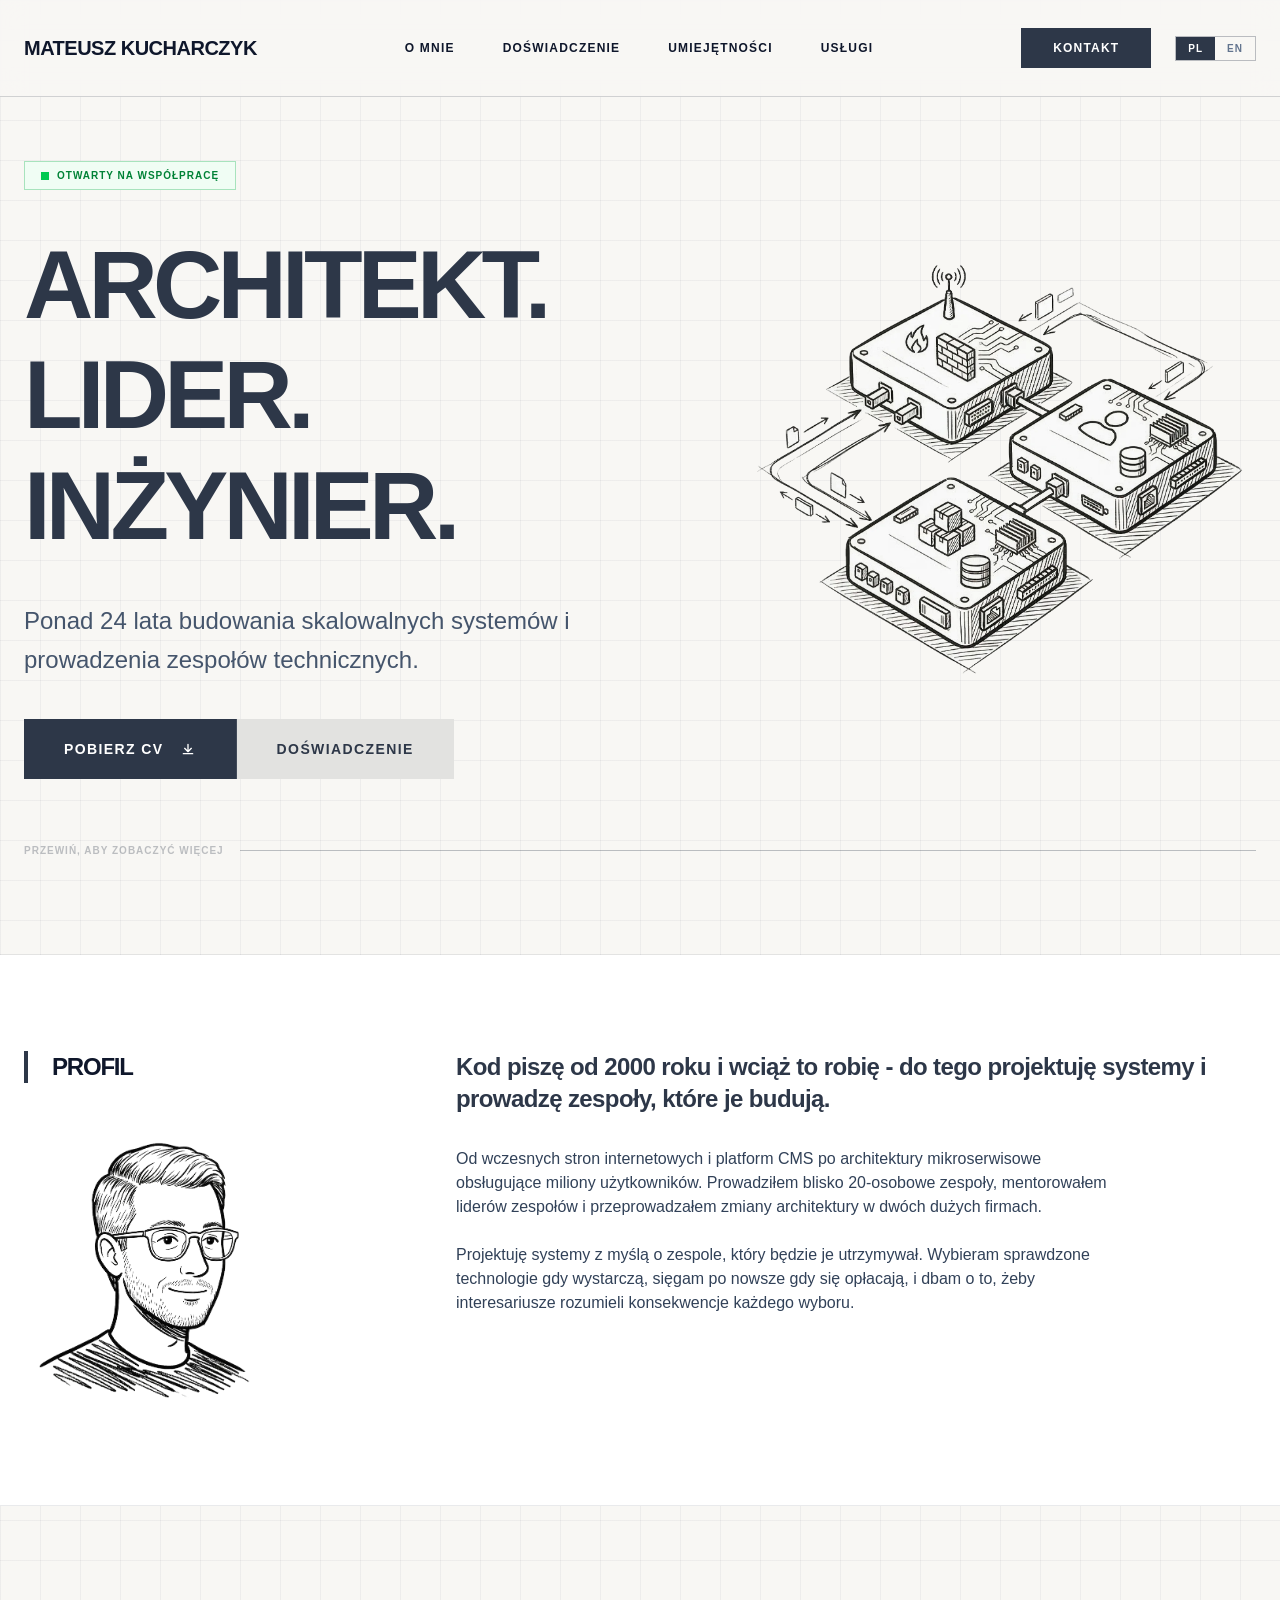
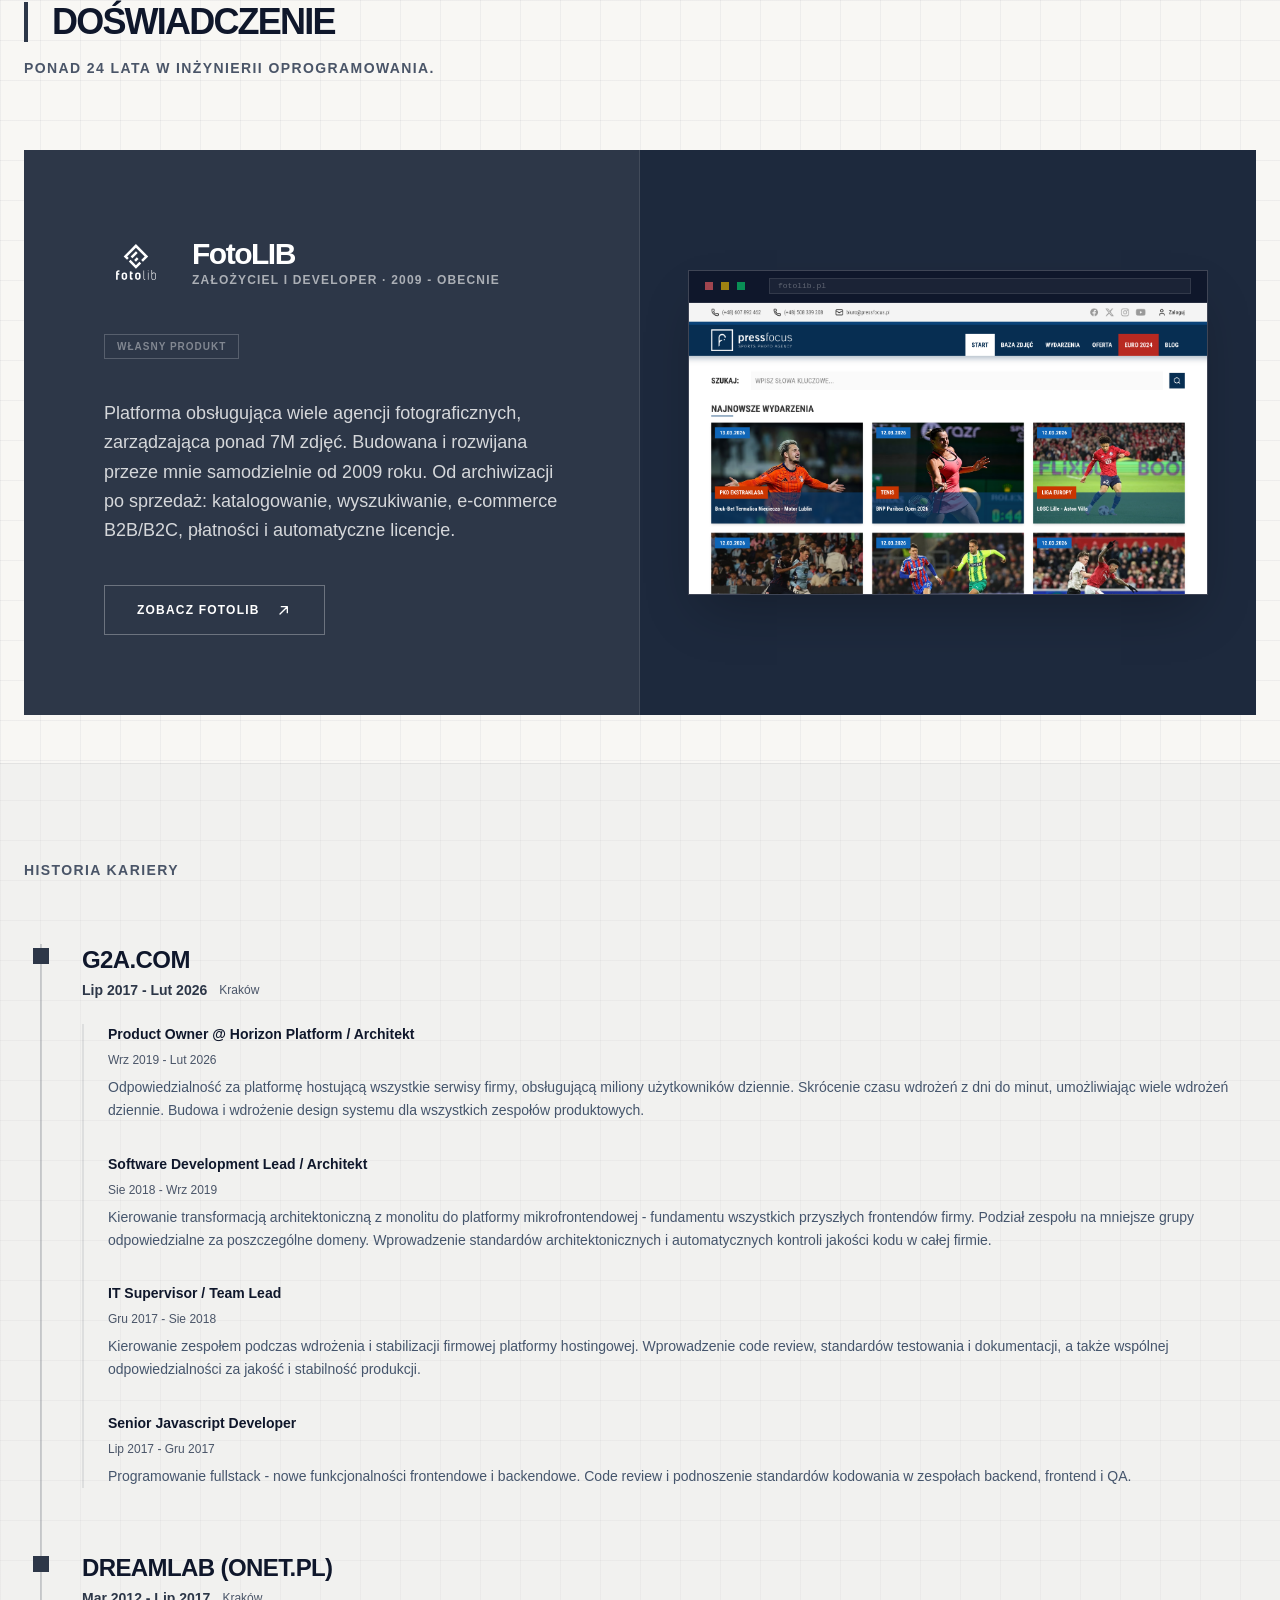
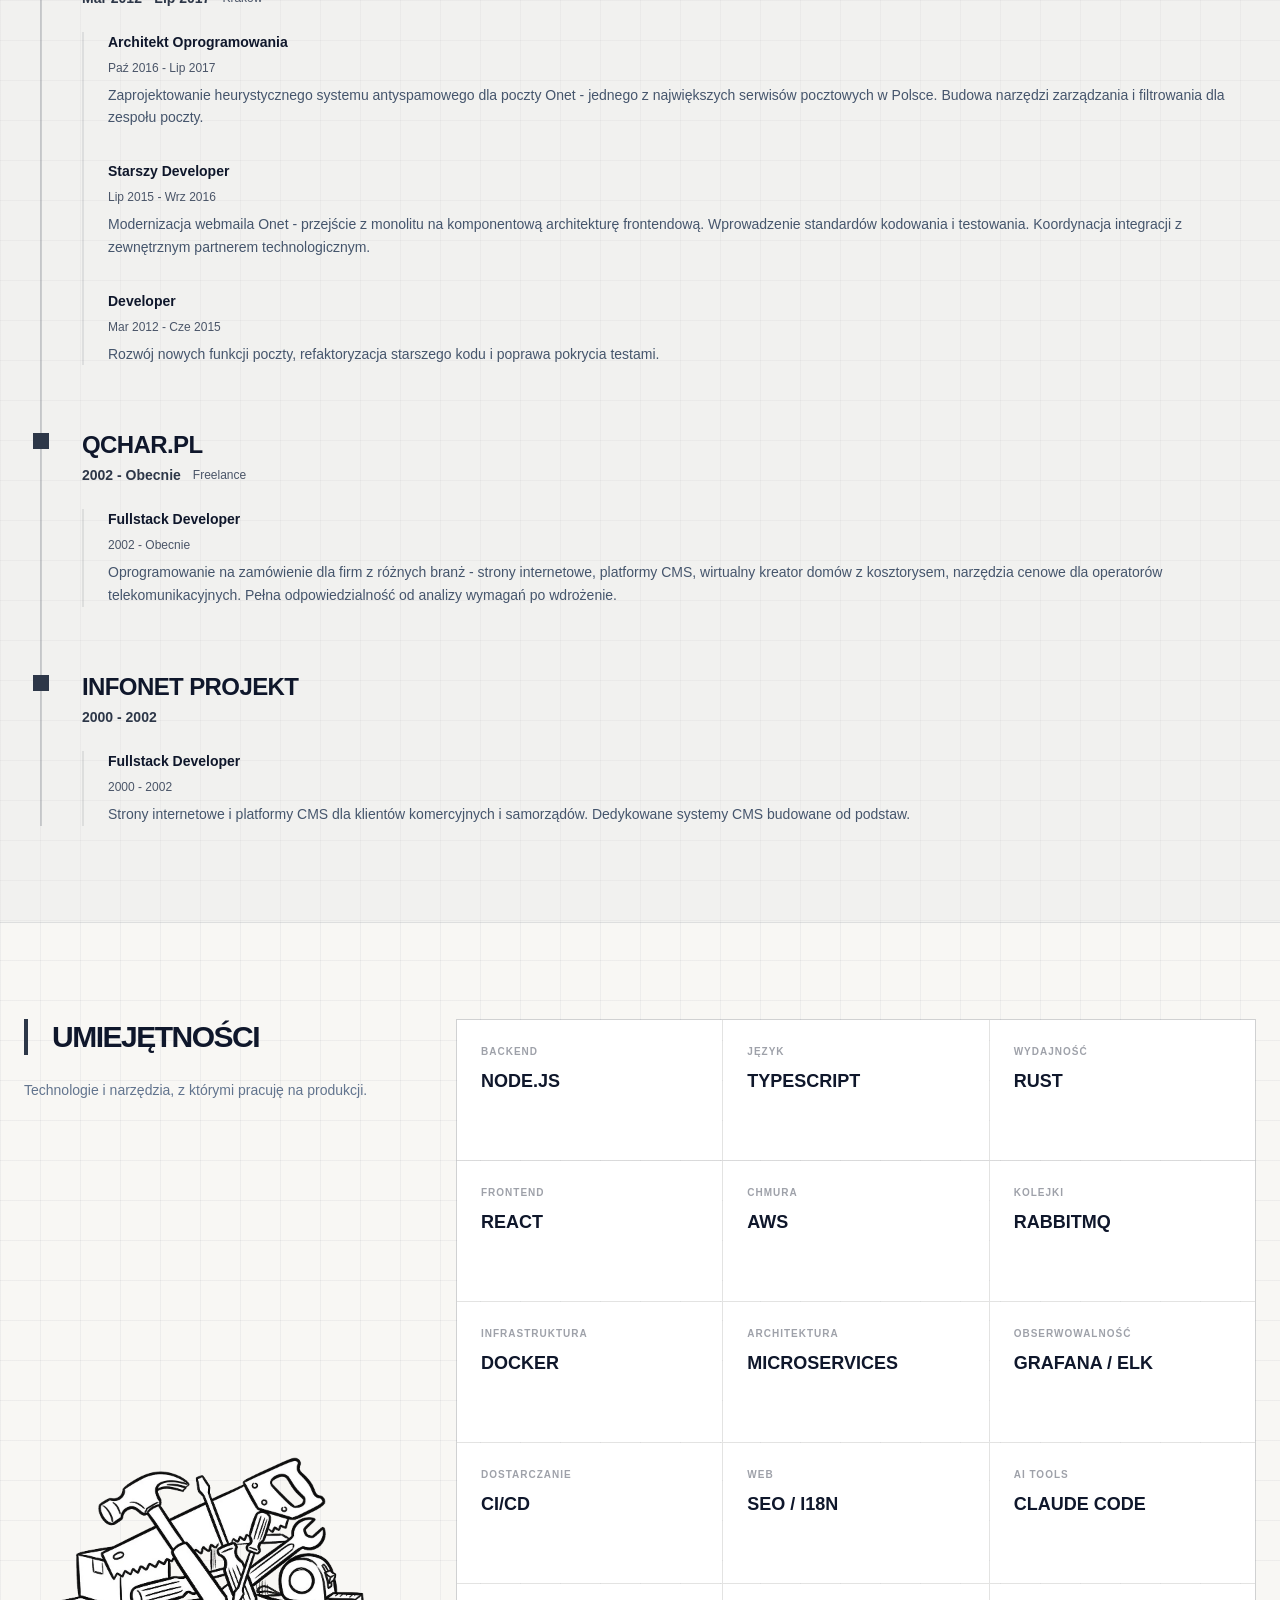
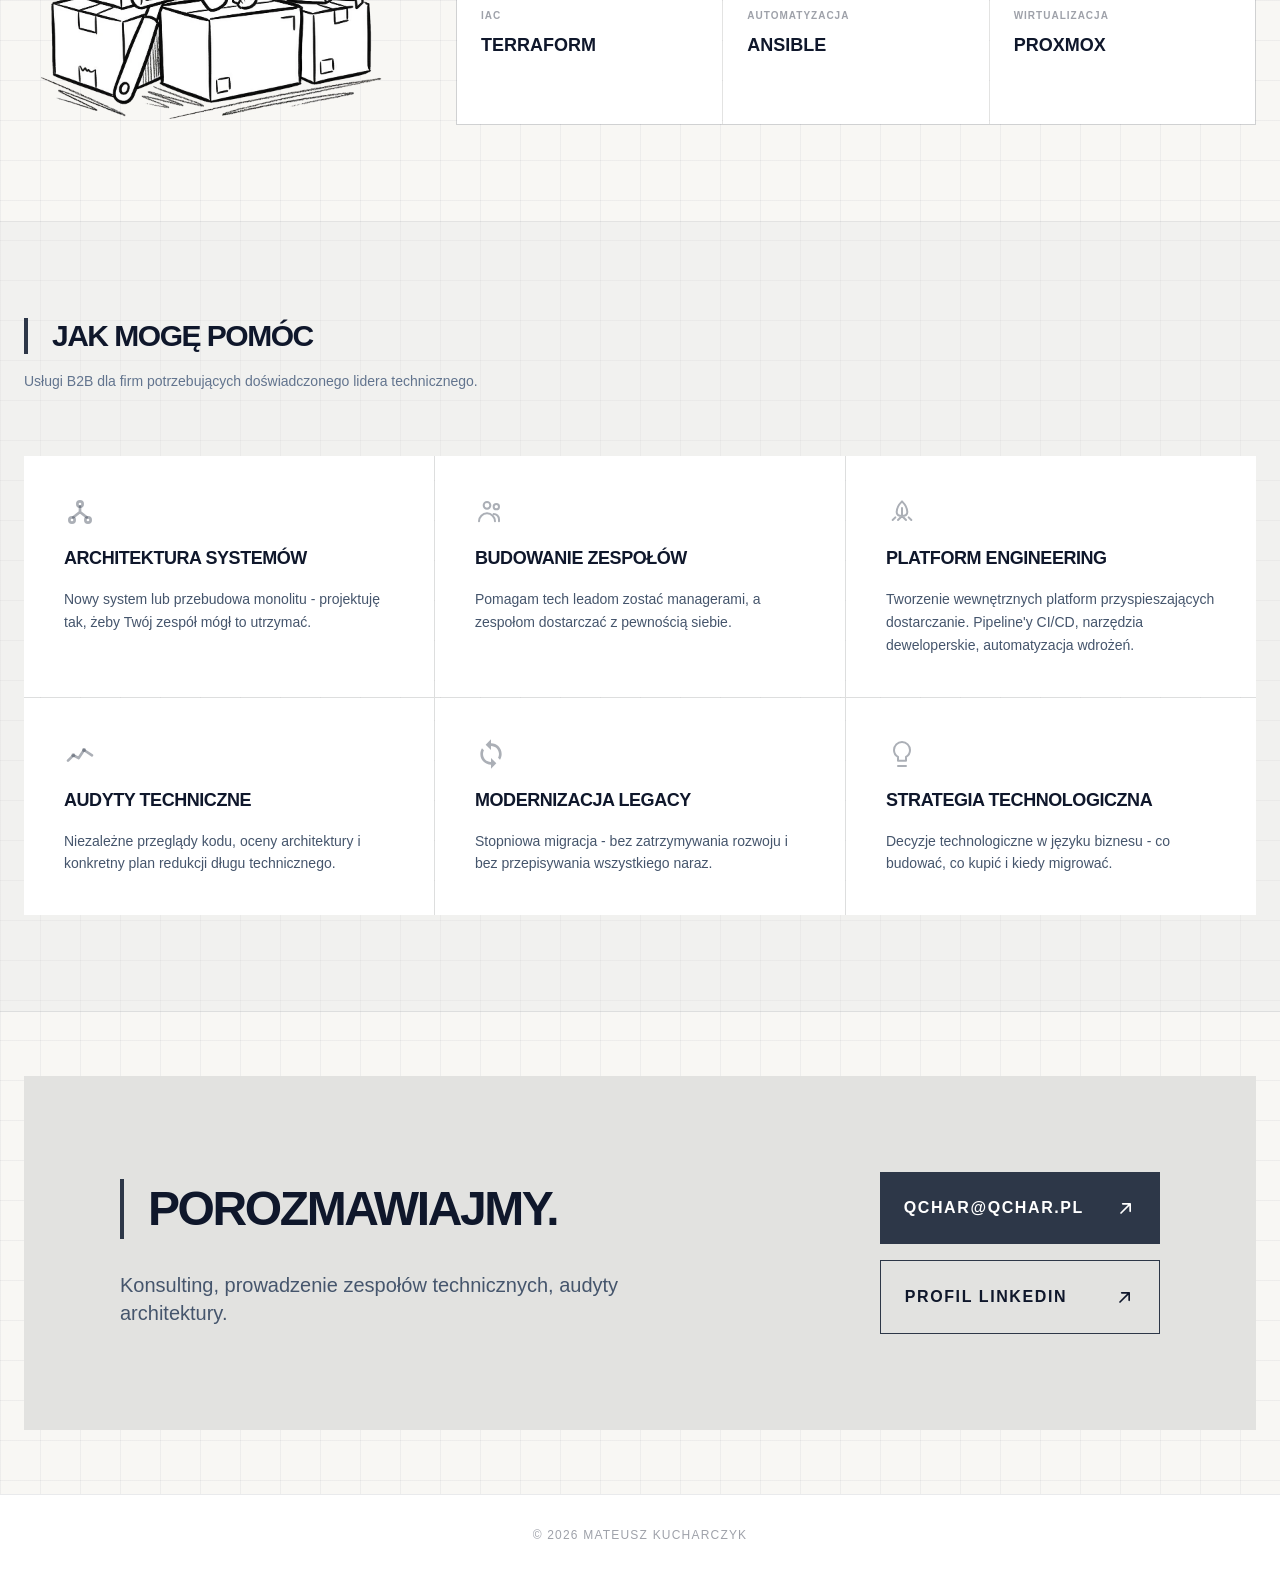
==== index.html @ 2240d119 "deploy: qchar/www.qchar.pl@b1de82d9b747cad67b205ecaa6d9c8b554bd4184" ====
<!DOCTYPE html><html lang="pl"> <head><meta charset="utf-8"><meta name="viewport" content="width=device-width, initial-scale=1.0"><title>Mateusz Kucharczyk - Architekt Oprogramowania, Lider, Inżynier</title><meta name="description" content="Architekt oprogramowania, lider zespołów i product owner z ponad 24-letnim doświadczeniem. Konsultant B2B z Krakowa."><meta name="author" content="Mateusz Kucharczyk"><meta name="robots" content="index, follow"><meta name="theme-color" content="#2d3748"><meta name="color-scheme" content="light"><meta name="geo.region" content="PL-MA"><meta name="geo.placename" content="Kraków"><meta name="geo.position" content="50.0647;19.9450"><meta name="ICBM" content="50.0647, 19.9450"><link rel="icon" href="/favicon.ico" sizes="32x32"><link rel="icon" type="image/png" href="/favicon-32.png" sizes="32x32"><link rel="apple-touch-icon" href="/apple-touch-icon.png"><link rel="manifest" href="/site.webmanifest"><link rel="canonical" href="https://qchar.pl/"><link rel="alternate" hreflang="pl" href="https://qchar.pl/"><link rel="alternate" hreflang="en" href="https://qchar.pl/en/"><link rel="alternate" hreflang="x-default" href="https://qchar.pl/"><meta property="og:title" content="Mateusz Kucharczyk - Architekt Oprogramowania, Lider, Inżynier"><meta property="og:description" content="Architekt oprogramowania, lider zespołów i product owner z ponad 24-letnim doświadczeniem. Konsultant B2B z Krakowa."><meta property="og:type" content="website"><meta property="og:url" content="https://qchar.pl/"><meta property="og:image" content="https://qchar.pl/og-image.png"><meta property="og:image:width" content="1200"><meta property="og:image:height" content="630"><meta property="og:image:alt" content="Mateusz Kucharczyk - Software Architect"><meta property="og:locale" content="pl_PL"><meta property="og:locale:alternate" content="en_US"><meta property="og:site_name" content="Mateusz Kucharczyk"><meta name="twitter:card" content="summary_large_image"><meta name="twitter:title" content="Mateusz Kucharczyk - Architekt Oprogramowania, Lider, Inżynier"><meta name="twitter:description" content="Architekt oprogramowania, lider zespołów i product owner z ponad 24-letnim doświadczeniem. Konsultant B2B z Krakowa."><meta name="twitter:image" content="https://qchar.pl/og-image.png"><meta name="twitter:image:alt" content="Mateusz Kucharczyk - Software Architect"><script type="application/ld+json">{"@context":"https://schema.org","@type":"Person","@id":"https://qchar.pl/#person","name":"Mateusz Kucharczyk","url":"https://qchar.pl","image":"https://qchar.pl/me.png","jobTitle":"Software Architect","description":"Architekt oprogramowania, lider zespołów i product owner z ponad 24-letnim doświadczeniem. Konsultant B2B z Krakowa.","email":"qchar@qchar.pl","address":{"@type":"PostalAddress","addressLocality":"Kraków","addressRegion":"Małopolskie","addressCountry":"PL"},"sameAs":["https://www.linkedin.com/in/mateusz-kucharczyk-040a4a22/"],"knowsAbout":["Software Architecture","Team Leadership","Node.js","TypeScript","Rust","React","AWS","Docker","Microservices"],"alumniOf":{"@type":"EducationalOrganization","name":"The Silesian University of Technology"}}</script><script type="application/ld+json">{"@context":"https://schema.org","@type":"ProfessionalService","name":"Mateusz Kucharczyk - Software Architecture Consulting","url":"https://qchar.pl","description":"Architekt oprogramowania, lider zespołów i product owner z ponad 24-letnim doświadczeniem. Konsultant B2B z Krakowa.","provider":{"@type":"Person","@id":"https://qchar.pl/#person"},"areaServed":["Poland","Europe"],"address":{"@type":"PostalAddress","addressLocality":"Kraków","addressRegion":"Małopolskie","addressCountry":"PL"},"hasOfferCatalog":{"@type":"OfferCatalog","name":"Services","itemListElement":[{"@type":"Offer","itemOffered":{"@type":"Service","name":"Architektura systemów"}},{"@type":"Offer","itemOffered":{"@type":"Service","name":"Budowanie zespołów"}},{"@type":"Offer","itemOffered":{"@type":"Service","name":"Platform Engineering"}},{"@type":"Offer","itemOffered":{"@type":"Service","name":"Audyty techniczne"}},{"@type":"Offer","itemOffered":{"@type":"Service","name":"Modernizacja legacy"}},{"@type":"Offer","itemOffered":{"@type":"Service","name":"Strategia technologiczna"}}]}}</script><script type="application/ld+json">{"@context":"https://schema.org","@type":"WebSite","name":"Mateusz Kucharczyk","url":"https://qchar.pl","inLanguage":["pl","en"],"author":{"@type":"Person","@id":"https://qchar.pl/#person"}}</script><link rel="stylesheet" href="/_astro/global.DHvGpvG7.css">
<style>.fotolib-slide[data-astro-cid-grvnqqyp]{opacity:0;transition:opacity .8s ease}.fotolib-slide[data-astro-cid-grvnqqyp].active{opacity:1}
</style></head> <body class="min-h-screen bg-surface text-slate-900 font-sans antialiased overflow-x-hidden bg-grid"> <header class="sticky top-0 z-50 w-full bg-surface/90 backdrop-blur-md border-b border-primary/20"> <div class="max-w-7xl mx-auto px-6 h-24 flex items-center justify-between"> <a href="/" class="font-bold text-xl tracking-tight uppercase">
Mateusz Kucharczyk
</a> <nav class="hidden md:flex items-center gap-12"> <a href="#about" class="text-xs font-bold uppercase tracking-widest hover:text-accent transition-colors"> O mnie </a><a href="#experience" class="text-xs font-bold uppercase tracking-widest hover:text-accent transition-colors"> Doświadczenie </a><a href="#skills" class="text-xs font-bold uppercase tracking-widest hover:text-accent transition-colors"> Umiejętności </a><a href="#services" class="text-xs font-bold uppercase tracking-widest hover:text-accent transition-colors"> Usługi </a> </nav> <div class="flex items-center gap-6"> <a class="hidden sm:block bg-primary text-white px-8 py-3 text-xs font-bold uppercase tracking-widest hover:bg-slate-700 transition-colors" href="#contact"> Kontakt </a> <div class="hidden md:flex items-center gap-0 text-[10px] font-bold tracking-widest border border-primary/30"> <a href="/" class="px-3 py-1 transition-colors bg-primary text-white">
PL
</a> <a href="/en/" class="px-3 py-1 transition-colors text-slate-500 hover:bg-primary hover:text-white">
EN
</a> </div> <button id="menu-toggle" class="md:hidden text-primary hover:text-accent transition-colors" aria-label="Toggle menu"> <svg width="24" height="24" viewBox="0 0 24 24" fill="none" stroke="currentColor" stroke-width="2" stroke-linecap="round"> <line x1="3" y1="6" x2="21" y2="6"></line> <line x1="3" y1="12" x2="21" y2="12"></line> <line x1="3" y1="18" x2="21" y2="18"></line> </svg> </button> </div> </div> </header> <div id="mobile-menu" class="fixed inset-0 z-[60] bg-surface/95 backdrop-blur-lg flex flex-col items-center justify-center gap-8 hidden"> <button id="menu-close" class="absolute top-5 right-6 text-primary hover:text-accent transition-colors" aria-label="Close menu"> <svg width="24" height="24" viewBox="0 0 24 24" fill="none" stroke="currentColor" stroke-width="2" stroke-linecap="round"> <line x1="18" y1="6" x2="6" y2="18"></line> <line x1="6" y1="6" x2="18" y2="18"></line> </svg> </button> <a href="#about" class="mobile-nav-link text-2xl font-black uppercase tracking-widest text-primary hover:text-accent transition-colors"> O mnie </a><a href="#experience" class="mobile-nav-link text-2xl font-black uppercase tracking-widest text-primary hover:text-accent transition-colors"> Doświadczenie </a><a href="#skills" class="mobile-nav-link text-2xl font-black uppercase tracking-widest text-primary hover:text-accent transition-colors"> Umiejętności </a><a href="#services" class="mobile-nav-link text-2xl font-black uppercase tracking-widest text-primary hover:text-accent transition-colors"> Usługi </a> <a href="#contact" class="mobile-nav-link text-2xl font-black uppercase tracking-widest text-primary hover:text-accent transition-colors"> Kontakt </a> <div class="flex items-center gap-0 mt-4 text-sm font-bold border border-primary/30"> <a href="/" class="px-4 py-2 transition-colors bg-primary text-white">
PL
</a> <a href="/en/" class="px-4 py-2 transition-colors text-slate-500 hover:bg-primary hover:text-white">
EN
</a> </div> </div> <script type="module">const o=document.getElementById("menu-toggle"),d=document.getElementById("menu-close"),e=document.getElementById("mobile-menu"),c=e.querySelectorAll(".mobile-nav-link");function l(){e.classList.remove("hidden"),document.body.style.overflow="hidden"}function t(){e.classList.add("hidden"),document.body.style.overflow=""}o.addEventListener("click",l);d.addEventListener("click",t);c.forEach(n=>n.addEventListener("click",t));document.addEventListener("keydown",n=>{n.key==="Escape"&&!e.classList.contains("hidden")&&t()});</script> <main>  <section class="relative pt-8 md:pt-16 pb-12 md:pb-24 border-b border-primary/10 overflow-hidden" id="hero"> <div class="max-w-7xl mx-auto px-6 grid grid-cols-1 lg:grid-cols-12 gap-16 items-center"> <div class="lg:col-span-7 flex flex-col gap-10"> <div class="inline-flex items-center gap-2 border border-green-600/30 bg-green-50 px-4 py-1.5 w-fit"> <span class="w-2 h-2 bg-green-500" style="animation: availability-pulse 2s ease-in-out infinite;"></span> <span class="text-[10px] font-bold uppercase tracking-widest text-green-700"> Otwarty na współpracę </span> </div> <h1 class="text-6xl md:text-8xl font-black tracking-tighter leading-[1.15] text-primary uppercase">Architekt.<br/>Lider.<br/>Inżynier.</h1> <p class="text-xl md:text-2xl text-slate-600 max-w-2xl leading-relaxed font-light"> Ponad 24 lata budowania skalowalnych systemów i prowadzenia zespołów technicznych. </p> <div class="flex flex-col sm:flex-row gap-0"> <a href="/cv-mateusz-kucharczyk-pl.pdf" download class="flex items-center justify-center gap-4 bg-primary text-white px-10 py-5 font-bold text-sm uppercase tracking-widest hover:bg-slate-700 transition-all sm:border-r border-white/10"> Pobierz CV <svg class="w-4 h-4" viewBox="0 0 24 24" fill="none" xmlns="http://www.w3.org/2000/svg" aria-hidden="true"><path d="M12 5V16M12 16L7 11M12 16L17 11M5 19H19" stroke="currentColor" stroke-width="2" stroke-linecap="round" stroke-linejoin="round"/></svg> </a> <a href="#experience" class="px-10 py-5 bg-surface-alt text-primary font-bold text-sm uppercase tracking-widest hover:bg-slate-300 transition-colors text-center"> Doświadczenie </a> </div> </div> <div class="lg:col-span-5 relative hidden lg:flex items-center justify-center -ml-8"> <img src="/_astro/network.CAZq5Vlw_Z2nAdmq.webp" alt="Network infrastructure illustration" loading="eager" decoding="async" width="1549" height="1350" class="w-full h-auto"> </div> </div> <div class="max-w-7xl mx-auto px-6 mt-16 flex items-center gap-4 text-primary/30"> <span class="text-[10px] font-bold uppercase tracking-widest"> Przewiń, aby zobaczyć więcej </span> <span class="h-px flex-grow bg-current"></span> </div> </section> <section id="about" class="py-12 md:py-24 bg-white border-b border-primary/10 scroll-mt-24"> <div class="max-w-7xl mx-auto px-6 grid grid-cols-1 lg:grid-cols-12 gap-16"> <div class="lg:col-span-4 relative"> <h2 class="text-2xl font-black uppercase tracking-tighter border-l-4 border-primary pl-6 reveal"> Profil </h2> <div class="mt-8 reveal hidden lg:block"> <img src="/_astro/me.DcAGCmKN_tacR3.webp" alt="Mateusz Kucharczyk" loading="lazy" decoding="async" width="649" height="745" class="w-64 h-auto"> </div> </div> <div class="lg:col-span-8 space-y-8 text-lg leading-relaxed text-slate-700 reveal"> <p class="text-2xl font-bold text-primary tracking-tight"> Kod piszę od 2000 roku i wciąż to robię - do tego projektuję systemy i prowadzę zespoły, które je budują. </p> <div class="space-y-6 text-base max-w-2xl"> <p>Od wczesnych stron internetowych i platform CMS po architektury mikroserwisowe obsługujące miliony użytkowników. Prowadziłem blisko 20-osobowe zespoły, mentorowałem liderów zespołów i przeprowadzałem zmiany architektury w dwóch dużych firmach.</p> <p>Projektuję systemy z myślą o zespole, który będzie je utrzymywał. Wybieram sprawdzone technologie gdy wystarczą, sięgam po nowsze gdy się opłacają, i dbam o to, żeby interesariusze rozumieli konsekwencje każdego wyboru.</p> </div> </div> </div> </section> <section id="experience" class="scroll-mt-24"> <div class="max-w-7xl mx-auto px-6 pt-12 md:pt-24 pb-6"> <div class="flex items-start justify-between reveal"> <div> <h2 class="text-4xl font-black uppercase tracking-tighter mb-4 border-l-4 border-primary pl-6"> Doświadczenie </h2> <p class="text-accent text-sm font-bold uppercase tracking-widest"> Ponad 24 lata w inżynierii oprogramowania. </p> </div> </div> </div> <div class="py-12 border-b border-primary/10" data-astro-cid-grvnqqyp> <div class="max-w-7xl mx-auto px-6" data-astro-cid-grvnqqyp> <div class="grid grid-cols-1 lg:grid-cols-2 bg-primary text-white reveal" data-astro-cid-grvnqqyp> <div class="p-12 md:p-20 flex flex-col justify-center space-y-10 border-b lg:border-b-0 lg:border-r border-white/10" data-astro-cid-grvnqqyp> <div class="flex items-center gap-6" data-astro-cid-grvnqqyp> <img src="/fotolib-logo.svg" alt="FotoLIB logo" class="w-16 h-16 brightness-0 invert" data-astro-cid-grvnqqyp> <div data-astro-cid-grvnqqyp> <h3 class="text-3xl font-bold tracking-tighter" data-astro-cid-grvnqqyp>FotoLIB</h3> <p class="text-white/60 text-xs font-bold uppercase tracking-widest" data-astro-cid-grvnqqyp> Założyciel i Developer &middot; 2009 - Obecnie </p> </div> </div> <span class="text-[10px] font-bold uppercase tracking-widest text-white/40 border border-white/20 px-3 py-1 w-fit" data-astro-cid-grvnqqyp> Własny produkt </span> <p class="text-lg leading-relaxed text-white/80" data-astro-cid-grvnqqyp> Platforma obsługująca wiele agencji fotograficznych, zarządzająca ponad 7M zdjęć. Budowana i rozwijana przeze mnie samodzielnie od 2009 roku. Od archiwizacji po sprzedaż: katalogowanie, wyszukiwanie, e-commerce B2B/B2C, płatności i automatyczne licencje. </p> <a href="https://fotolib.pl" target="_blank" rel="noopener noreferrer" class="inline-flex items-center gap-4 border border-white/30 px-8 py-4 text-xs font-bold uppercase tracking-widest text-white hover:bg-white/10 transition-colors w-fit" data-astro-cid-grvnqqyp> Zobacz FotoLIB <svg class="w-4 h-4" viewBox="0 0 24 24" fill="none" xmlns="http://www.w3.org/2000/svg" aria-hidden="true"><path d="M6 18L17 7M17 7H8M17 7V16" stroke="currentColor" stroke-width="2" stroke-linecap="round" stroke-linejoin="round"/></svg> </a> </div> <div class="relative bg-slate-800 p-8 md:p-12 overflow-hidden hidden lg:flex items-center justify-center" data-astro-cid-grvnqqyp> <div class="relative w-full border border-white/20 bg-slate-900 shadow-2xl" data-astro-cid-grvnqqyp> <div class="h-8 border-b border-white/10 flex items-center gap-2 px-4" data-astro-cid-grvnqqyp> <div class="w-2 h-2 bg-red-400/60" data-astro-cid-grvnqqyp></div> <div class="w-2 h-2 bg-yellow-400/60" data-astro-cid-grvnqqyp></div> <div class="w-2 h-2 bg-green-400/60" data-astro-cid-grvnqqyp></div> <div class="ml-4 flex-1 h-4 bg-white/5 border border-white/10 flex items-center px-2" data-astro-cid-grvnqqyp> <span class="text-[8px] text-white/30 font-mono" data-astro-cid-grvnqqyp>fotolib.pl</span> </div> </div> <div class="fotolib-slider relative w-full aspect-video overflow-hidden" data-astro-cid-grvnqqyp> <img src="/fotolib-presfocus.png" alt="FotoLIB - press photo repository" class="fotolib-slide absolute inset-0 w-full h-full object-cover object-top" data-astro-cid-grvnqqyp> <img src="/fotolib-repoimages.png" alt="FotoLIB - event image repository" class="fotolib-slide absolute inset-0 w-full h-full object-cover object-top" data-astro-cid-grvnqqyp> </div> </div> </div> </div> </div> </div>  <script type="module">const e=document.querySelectorAll(".fotolib-slide");let s=0;function c(t){e.forEach(l=>l.classList.remove("active")),e[t].classList.add("active"),s=t}function o(){c((s+1)%e.length)}c(0);setInterval(o,8e3);</script> <div class="py-12 md:py-24 bg-surface-alt/30 border-b border-primary/10"> <div class="max-w-7xl mx-auto px-6"> <p class="text-accent text-sm font-bold uppercase tracking-widest mb-16 reveal"> Historia kariery </p> <div class="relative border-l-2 border-primary/20 ml-4"> <div class="relative pl-10 pb-16 last:pb-0 reveal"> <div class="absolute -left-[9px] top-1 w-4 h-4 bg-primary"></div> <div class="mb-6"> <h3 class="text-2xl font-black uppercase tracking-tight"> G2A.COM </h3> <div class="flex items-center gap-3 mt-1"> <span class="text-sm font-bold text-primary"> Lip 2017 - Lut 2026 </span> <span class="text-xs text-accent">Kraków</span> </div> </div> <div class="border-l-2 border-primary/10 pl-6 space-y-8"> <div class="space-y-2"> <p class="font-bold text-sm">Product Owner @ Horizon Platform / Architekt</p> <p class="text-xs text-accent">Wrz 2019 - Lut 2026</p> <p class="text-slate-600 text-sm leading-relaxed"> Odpowiedzialność za platformę hostującą wszystkie serwisy firmy, obsługującą miliony użytkowników dziennie. Skrócenie czasu wdrożeń z dni do minut, umożliwiając wiele wdrożeń dziennie. Budowa i wdrożenie design systemu dla wszystkich zespołów produktowych. </p> </div><div class="space-y-2"> <p class="font-bold text-sm">Software Development Lead / Architekt</p> <p class="text-xs text-accent">Sie 2018 - Wrz 2019</p> <p class="text-slate-600 text-sm leading-relaxed"> Kierowanie transformacją architektoniczną z monolitu do platformy mikrofrontendowej - fundamentu wszystkich przyszłych frontendów firmy. Podział zespołu na mniejsze grupy odpowiedzialne za poszczególne domeny. Wprowadzenie standardów architektonicznych i automatycznych kontroli jakości kodu w całej firmie. </p> </div><div class="space-y-2"> <p class="font-bold text-sm">IT Supervisor / Team Lead</p> <p class="text-xs text-accent">Gru 2017 - Sie 2018</p> <p class="text-slate-600 text-sm leading-relaxed"> Kierowanie zespołem podczas wdrożenia i stabilizacji firmowej platformy hostingowej. Wprowadzenie code review, standardów testowania i dokumentacji, a także wspólnej odpowiedzialności za jakość i stabilność produkcji. </p> </div><div class="space-y-2"> <p class="font-bold text-sm">Senior Javascript Developer</p> <p class="text-xs text-accent">Lip 2017 - Gru 2017</p> <p class="text-slate-600 text-sm leading-relaxed"> Programowanie fullstack - nowe funkcjonalności frontendowe i backendowe. Code review i podnoszenie standardów kodowania w zespołach backend, frontend i QA. </p> </div> </div> </div><div class="relative pl-10 pb-16 last:pb-0 reveal"> <div class="absolute -left-[9px] top-1 w-4 h-4 bg-primary"></div> <div class="mb-6"> <h3 class="text-2xl font-black uppercase tracking-tight"> DreamLab (Onet.pl) </h3> <div class="flex items-center gap-3 mt-1"> <span class="text-sm font-bold text-primary"> Mar 2012 - Lip 2017 </span> <span class="text-xs text-accent">Kraków</span> </div> </div> <div class="border-l-2 border-primary/10 pl-6 space-y-8"> <div class="space-y-2"> <p class="font-bold text-sm">Architekt Oprogramowania</p> <p class="text-xs text-accent">Paź 2016 - Lip 2017</p> <p class="text-slate-600 text-sm leading-relaxed"> Zaprojektowanie heurystycznego systemu antyspamowego dla poczty Onet - jednego z największych serwisów pocztowych w Polsce. Budowa narzędzi zarządzania i filtrowania dla zespołu poczty. </p> </div><div class="space-y-2"> <p class="font-bold text-sm">Starszy Developer</p> <p class="text-xs text-accent">Lip 2015 - Wrz 2016</p> <p class="text-slate-600 text-sm leading-relaxed"> Modernizacja webmaila Onet - przejście z monolitu na komponentową architekturę frontendową. Wprowadzenie standardów kodowania i testowania. Koordynacja integracji z zewnętrznym partnerem technologicznym. </p> </div><div class="space-y-2"> <p class="font-bold text-sm">Developer</p> <p class="text-xs text-accent">Mar 2012 - Cze 2015</p> <p class="text-slate-600 text-sm leading-relaxed"> Rozwój nowych funkcji poczty, refaktoryzacja starszego kodu i poprawa pokrycia testami. </p> </div> </div> </div><div class="relative pl-10 pb-16 last:pb-0 reveal"> <div class="absolute -left-[9px] top-1 w-4 h-4 bg-primary"></div> <div class="mb-6"> <h3 class="text-2xl font-black uppercase tracking-tight"> qchar.pl </h3> <div class="flex items-center gap-3 mt-1"> <span class="text-sm font-bold text-primary"> 2002 - Obecnie </span> <span class="text-xs text-accent">Freelance</span> </div> </div> <div class="border-l-2 border-primary/10 pl-6 space-y-8"> <div class="space-y-2"> <p class="font-bold text-sm">Fullstack Developer</p> <p class="text-xs text-accent">2002 - Obecnie</p> <p class="text-slate-600 text-sm leading-relaxed"> Oprogramowanie na zamówienie dla firm z różnych branż - strony internetowe, platformy CMS, wirtualny kreator domów z kosztorysem, narzędzia cenowe dla operatorów telekomunikacyjnych. Pełna odpowiedzialność od analizy wymagań po wdrożenie. </p> </div> </div> </div><div class="relative pl-10 pb-16 last:pb-0 reveal"> <div class="absolute -left-[9px] top-1 w-4 h-4 bg-primary"></div> <div class="mb-6"> <h3 class="text-2xl font-black uppercase tracking-tight"> Infonet Projekt </h3> <div class="flex items-center gap-3 mt-1"> <span class="text-sm font-bold text-primary"> 2000 - 2002 </span>  </div> </div> <div class="border-l-2 border-primary/10 pl-6 space-y-8"> <div class="space-y-2"> <p class="font-bold text-sm">Fullstack Developer</p> <p class="text-xs text-accent">2000 - 2002</p> <p class="text-slate-600 text-sm leading-relaxed"> Strony internetowe i platformy CMS dla klientów komercyjnych i samorządów. Dedykowane systemy CMS budowane od podstaw. </p> </div> </div> </div> </div> </div> </div> </section> <section id="skills" class="py-12 md:py-24 border-b border-primary/10 scroll-mt-24"> <div class="max-w-7xl mx-auto px-6"> <div class="grid grid-cols-1 lg:grid-cols-12 gap-16"> <div class="lg:col-span-4 flex flex-col reveal"> <h2 class="text-3xl font-black uppercase tracking-tighter border-l-4 border-primary pl-6"> Umiejętności </h2> <p class="text-slate-500 text-sm leading-relaxed mt-6"> Technologie i narzędzia, z którymi pracuję na produkcji. </p> <div class="flex-1 hidden lg:flex items-end"> <img src="/_astro/tools.DvvCOc3K_Z24ookJ.webp" alt="Tools illustration" loading="lazy" decoding="async" width="1103" height="827" class="w-full max-w-sm h-auto"> </div> </div> <div class="lg:col-span-8 grid grid-cols-2 md:grid-cols-3 gap-px bg-primary/10 border border-primary/10 reveal"> <div class="bg-white p-6 pt-6 pb-6 group hover:bg-primary hover:text-white transition-colors relative cursor-default overflow-hidden md:h-[140px] flex flex-col justify-between"> <div class="transition-transform duration-300 md:group-hover:-translate-y-3"> <span class="text-[10px] font-bold opacity-40 group-hover:opacity-60 uppercase tracking-widest block mb-2"> Backend </span> <span class="font-black text-lg uppercase block"> Node.js </span> </div> <span class="text-[11px] leading-snug text-slate-500 md:text-white/80 opacity-100 md:opacity-0 translate-y-0 md:translate-y-3 transition-all duration-300 md:group-hover:opacity-100 md:group-hover:translate-y-0"> Większość mojego backendu działa na Node.js - API, mikroserwisy, async workery. </span> </div><div class="bg-white p-6 pt-6 pb-6 group hover:bg-primary hover:text-white transition-colors relative cursor-default overflow-hidden md:h-[140px] flex flex-col justify-between"> <div class="transition-transform duration-300 md:group-hover:-translate-y-3"> <span class="text-[10px] font-bold opacity-40 group-hover:opacity-60 uppercase tracking-widest block mb-2"> Język </span> <span class="font-black text-lg uppercase block"> TypeScript </span> </div> <span class="text-[11px] leading-snug text-slate-500 md:text-white/80 opacity-100 md:opacity-0 translate-y-0 md:translate-y-3 transition-all duration-300 md:group-hover:opacity-100 md:group-hover:translate-y-0"> Główny język w większości moich projektów - frontend i backend. </span> </div><div class="bg-white p-6 pt-6 pb-6 group hover:bg-primary hover:text-white transition-colors relative cursor-default overflow-hidden md:h-[140px] flex flex-col justify-between"> <div class="transition-transform duration-300 md:group-hover:-translate-y-3"> <span class="text-[10px] font-bold opacity-40 group-hover:opacity-60 uppercase tracking-widest block mb-2"> Wydajność </span> <span class="font-black text-lg uppercase block"> Rust </span> </div> <span class="text-[11px] leading-snug text-slate-500 md:text-white/80 opacity-100 md:opacity-0 translate-y-0 md:translate-y-3 transition-all duration-300 md:group-hover:opacity-100 md:group-hover:translate-y-0"> Wydajne systemy, silniki przetwarzania mediów i narzędzia CLI. </span> </div><div class="bg-white p-6 pt-6 pb-6 group hover:bg-primary hover:text-white transition-colors relative cursor-default overflow-hidden md:h-[140px] flex flex-col justify-between"> <div class="transition-transform duration-300 md:group-hover:-translate-y-3"> <span class="text-[10px] font-bold opacity-40 group-hover:opacity-60 uppercase tracking-widest block mb-2"> Frontend </span> <span class="font-black text-lg uppercase block"> React </span> </div> <span class="text-[11px] leading-snug text-slate-500 md:text-white/80 opacity-100 md:opacity-0 translate-y-0 md:translate-y-3 transition-all duration-300 md:group-hover:opacity-100 md:group-hover:translate-y-0"> Komponentowe interfejsy, SPA i rozbudowane aplikacje frontendowe. </span> </div><div class="bg-white p-6 pt-6 pb-6 group hover:bg-primary hover:text-white transition-colors relative cursor-default overflow-hidden md:h-[140px] flex flex-col justify-between"> <div class="transition-transform duration-300 md:group-hover:-translate-y-3"> <span class="text-[10px] font-bold opacity-40 group-hover:opacity-60 uppercase tracking-widest block mb-2"> Chmura </span> <span class="font-black text-lg uppercase block"> AWS </span> </div> <span class="text-[11px] leading-snug text-slate-500 md:text-white/80 opacity-100 md:opacity-0 translate-y-0 md:translate-y-3 transition-all duration-300 md:group-hover:opacity-100 md:group-hover:translate-y-0"> EC2, S3, CloudFront, Lambda, RDS - skalowalna infrastruktura produkcyjna. </span> </div><div class="bg-white p-6 pt-6 pb-6 group hover:bg-primary hover:text-white transition-colors relative cursor-default overflow-hidden md:h-[140px] flex flex-col justify-between"> <div class="transition-transform duration-300 md:group-hover:-translate-y-3"> <span class="text-[10px] font-bold opacity-40 group-hover:opacity-60 uppercase tracking-widest block mb-2"> Kolejki </span> <span class="font-black text-lg uppercase block"> RabbitMQ </span> </div> <span class="text-[11px] leading-snug text-slate-500 md:text-white/80 opacity-100 md:opacity-0 translate-y-0 md:translate-y-3 transition-all duration-300 md:group-hover:opacity-100 md:group-hover:translate-y-0"> Komunikacja asynchroniczna, architektura event-driven, kolejki. </span> </div><div class="bg-white p-6 pt-6 pb-6 group hover:bg-primary hover:text-white transition-colors relative cursor-default overflow-hidden md:h-[140px] flex flex-col justify-between"> <div class="transition-transform duration-300 md:group-hover:-translate-y-3"> <span class="text-[10px] font-bold opacity-40 group-hover:opacity-60 uppercase tracking-widest block mb-2"> Infrastruktura </span> <span class="font-black text-lg uppercase block"> Docker </span> </div> <span class="text-[11px] leading-snug text-slate-500 md:text-white/80 opacity-100 md:opacity-0 translate-y-0 md:translate-y-3 transition-all duration-300 md:group-hover:opacity-100 md:group-hover:translate-y-0"> Standardowa część mojego stacku - dev, CI i produkcja. </span> </div><div class="bg-white p-6 pt-6 pb-6 group hover:bg-primary hover:text-white transition-colors relative cursor-default overflow-hidden md:h-[140px] flex flex-col justify-between"> <div class="transition-transform duration-300 md:group-hover:-translate-y-3"> <span class="text-[10px] font-bold opacity-40 group-hover:opacity-60 uppercase tracking-widest block mb-2"> Architektura </span> <span class="font-black text-lg uppercase block"> Microservices </span> </div> <span class="text-[11px] leading-snug text-slate-500 md:text-white/80 opacity-100 md:opacity-0 translate-y-0 md:translate-y-3 transition-all duration-300 md:group-hover:opacity-100 md:group-hover:translate-y-0"> Projektowanie systemów rozproszonych, dekompozycja serwisów, API gateway. </span> </div><div class="bg-white p-6 pt-6 pb-6 group hover:bg-primary hover:text-white transition-colors relative cursor-default overflow-hidden md:h-[140px] flex flex-col justify-between"> <div class="transition-transform duration-300 md:group-hover:-translate-y-3"> <span class="text-[10px] font-bold opacity-40 group-hover:opacity-60 uppercase tracking-widest block mb-2"> Obserwowalność </span> <span class="font-black text-lg uppercase block"> Grafana / ELK </span> </div> <span class="text-[11px] leading-snug text-slate-500 md:text-white/80 opacity-100 md:opacity-0 translate-y-0 md:translate-y-3 transition-all duration-300 md:group-hover:opacity-100 md:group-hover:translate-y-0"> Metryki, logi, alerty - pełny wgląd w działanie systemów. </span> </div><div class="bg-white p-6 pt-6 pb-6 group hover:bg-primary hover:text-white transition-colors relative cursor-default overflow-hidden md:h-[140px] flex flex-col justify-between"> <div class="transition-transform duration-300 md:group-hover:-translate-y-3"> <span class="text-[10px] font-bold opacity-40 group-hover:opacity-60 uppercase tracking-widest block mb-2"> Dostarczanie </span> <span class="font-black text-lg uppercase block"> CI/CD </span> </div> <span class="text-[11px] leading-snug text-slate-500 md:text-white/80 opacity-100 md:opacity-0 translate-y-0 md:translate-y-3 transition-all duration-300 md:group-hover:opacity-100 md:group-hover:translate-y-0"> GitHub Actions, automatyczne testy, wdrożenia bez przestojów. </span> </div><div class="bg-white p-6 pt-6 pb-6 group hover:bg-primary hover:text-white transition-colors relative cursor-default overflow-hidden md:h-[140px] flex flex-col justify-between"> <div class="transition-transform duration-300 md:group-hover:-translate-y-3"> <span class="text-[10px] font-bold opacity-40 group-hover:opacity-60 uppercase tracking-widest block mb-2"> Web </span> <span class="font-black text-lg uppercase block"> SEO / I18N </span> </div> <span class="text-[11px] leading-snug text-slate-500 md:text-white/80 opacity-100 md:opacity-0 translate-y-0 md:translate-y-3 transition-all duration-300 md:group-hover:opacity-100 md:group-hover:translate-y-0"> SEO, lokalizacja treści. </span> </div><div class="bg-white p-6 pt-6 pb-6 group hover:bg-primary hover:text-white transition-colors relative cursor-default overflow-hidden md:h-[140px] flex flex-col justify-between"> <div class="transition-transform duration-300 md:group-hover:-translate-y-3"> <span class="text-[10px] font-bold opacity-40 group-hover:opacity-60 uppercase tracking-widest block mb-2"> AI Tools </span> <span class="font-black text-lg uppercase block"> Claude Code </span> </div> <span class="text-[11px] leading-snug text-slate-500 md:text-white/80 opacity-100 md:opacity-0 translate-y-0 md:translate-y-3 transition-all duration-300 md:group-hover:opacity-100 md:group-hover:translate-y-0"> Codzienne narzędzie - refaktoring, generowanie testów, szybkie prototypowanie. </span> </div><div class="bg-white p-6 pt-6 pb-6 group hover:bg-primary hover:text-white transition-colors relative cursor-default overflow-hidden md:h-[140px] flex flex-col justify-between"> <div class="transition-transform duration-300 md:group-hover:-translate-y-3"> <span class="text-[10px] font-bold opacity-40 group-hover:opacity-60 uppercase tracking-widest block mb-2"> IaC </span> <span class="font-black text-lg uppercase block"> Terraform </span> </div> <span class="text-[11px] leading-snug text-slate-500 md:text-white/80 opacity-100 md:opacity-0 translate-y-0 md:translate-y-3 transition-all duration-300 md:group-hover:opacity-100 md:group-hover:translate-y-0"> Całą infrastrukturą chmurową zarządzam przez Terraform - provisioning, aktualizacje i teardown. </span> </div><div class="bg-white p-6 pt-6 pb-6 group hover:bg-primary hover:text-white transition-colors relative cursor-default overflow-hidden md:h-[140px] flex flex-col justify-between"> <div class="transition-transform duration-300 md:group-hover:-translate-y-3"> <span class="text-[10px] font-bold opacity-40 group-hover:opacity-60 uppercase tracking-widest block mb-2"> Automatyzacja </span> <span class="font-black text-lg uppercase block"> Ansible </span> </div> <span class="text-[11px] leading-snug text-slate-500 md:text-white/80 opacity-100 md:opacity-0 translate-y-0 md:translate-y-3 transition-all duration-300 md:group-hover:opacity-100 md:group-hover:translate-y-0"> Konfiguracja serwerów, orkiestracja wdrożeń i automatyzacja infrastruktury. </span> </div><div class="bg-white p-6 pt-6 pb-6 group hover:bg-primary hover:text-white transition-colors relative cursor-default overflow-hidden md:h-[140px] flex flex-col justify-between"> <div class="transition-transform duration-300 md:group-hover:-translate-y-3"> <span class="text-[10px] font-bold opacity-40 group-hover:opacity-60 uppercase tracking-widest block mb-2"> Wirtualizacja </span> <span class="font-black text-lg uppercase block"> Proxmox </span> </div> <span class="text-[11px] leading-snug text-slate-500 md:text-white/80 opacity-100 md:opacity-0 translate-y-0 md:translate-y-3 transition-all duration-300 md:group-hover:opacity-100 md:group-hover:translate-y-0"> Wirtualizacja na własnym sprzęcie, zarządzanie maszynami wirtualnymi. </span> </div><div class="bg-white p-6 pt-6 pb-6 group hover:bg-primary hover:text-white transition-colors relative cursor-default overflow-hidden md:h-[140px] flex flex-col justify-between md:hidden"> <div class="transition-transform duration-300 md:group-hover:-translate-y-3"> <span class="text-[10px] font-bold opacity-40 group-hover:opacity-60 uppercase tracking-widest block mb-2"> Systemy </span> <span class="font-black text-lg uppercase block"> Linux </span> </div> <span class="text-[11px] leading-snug text-slate-500 md:text-white/80 opacity-100 md:opacity-0 translate-y-0 md:translate-y-3 transition-all duration-300 md:group-hover:opacity-100 md:group-hover:translate-y-0"> Wszystkie moje serwery to Linux. Skrypty shell i diagnostyka systemowa. </span> </div> </div> </div> </div> </section> <section id="services" class="py-12 md:py-24 bg-surface-alt/30 border-b border-primary/10 scroll-mt-24"> <div class="max-w-7xl mx-auto px-6"> <div class="mb-16 reveal"> <h2 class="text-3xl font-black uppercase tracking-tighter border-l-4 border-primary pl-6 mb-4"> Jak mogę pomóc </h2> <p class="text-slate-500 text-sm leading-relaxed max-w-2xl"> Usługi B2B dla firm potrzebujących doświadczonego lidera technicznego. </p> </div> <div class="grid grid-cols-1 md:grid-cols-2 lg:grid-cols-3 gap-px bg-primary/10 reveal"> <div class="bg-white p-10 space-y-4 group hover:bg-primary hover:text-white transition-colors"> <svg class="w-8 h-8 text-primary/40 group-hover:text-white/60 transition-colors" viewBox="0 0 24 24" fill="none" xmlns="http://www.w3.org/2000/svg" aria-hidden="true"><circle cx="12" cy="6" r="2" stroke="currentColor" stroke-width="2"/><circle cx="6" cy="18" r="2" stroke="currentColor" stroke-width="2"/><circle cx="18" cy="18" r="2" stroke="currentColor" stroke-width="2"/><path d="M12 8V12M12 12L7 16M12 12L17 16" stroke="currentColor" stroke-width="2" stroke-linecap="round"/></svg> <h3 class="font-black text-lg uppercase tracking-tight"> Architektura systemów </h3> <p class="text-sm text-slate-600 leading-relaxed group-hover:text-white/80 transition-colors"> Nowy system lub przebudowa monolitu - projektuję tak, żeby Twój zespół mógł to utrzymać. </p> </div><div class="bg-white p-10 space-y-4 group hover:bg-primary hover:text-white transition-colors"> <svg class="w-8 h-8 text-primary/40 group-hover:text-white/60 transition-colors" viewBox="0 0 24 24" fill="none" xmlns="http://www.w3.org/2000/svg" aria-hidden="true"><circle cx="9" cy="7" r="2.5" stroke="currentColor" stroke-width="1.5"/><circle cx="16" cy="8" r="2" stroke="currentColor" stroke-width="1.5"/><path d="M3 19C3 15.69 5.69 13 9 13C12.31 13 15 15.69 15 19" stroke="currentColor" stroke-width="1.5" stroke-linecap="round"/><path d="M14 13.5C16.21 13.5 18 15.29 18 17.5V19" stroke="currentColor" stroke-width="1.5" stroke-linecap="round"/></svg> <h3 class="font-black text-lg uppercase tracking-tight"> Budowanie zespołów </h3> <p class="text-sm text-slate-600 leading-relaxed group-hover:text-white/80 transition-colors"> Pomagam tech leadom zostać managerami, a zespołom dostarczać z pewnością siebie. </p> </div><div class="bg-white p-10 space-y-4 group hover:bg-primary hover:text-white transition-colors"> <svg class="w-8 h-8 text-primary/40 group-hover:text-white/60 transition-colors" viewBox="0 0 24 24" fill="none" xmlns="http://www.w3.org/2000/svg" aria-hidden="true"><path d="M12 15L9 18M12 15L15 18M12 15V9M12 4C12 4 8 8 8 12C8 14 9.5 15 12 15C14.5 15 16 14 16 12C16 8 12 4 12 4Z" stroke="currentColor" stroke-width="1.5" stroke-linecap="round" stroke-linejoin="round"/><path d="M5 18L7 16M19 18L17 16" stroke="currentColor" stroke-width="1.5" stroke-linecap="round"/></svg> <h3 class="font-black text-lg uppercase tracking-tight"> Platform Engineering </h3> <p class="text-sm text-slate-600 leading-relaxed group-hover:text-white/80 transition-colors"> Tworzenie wewnętrznych platform przyspieszających dostarczanie. Pipeline&#39;y CI/CD, narzędzia deweloperskie, automatyzacja wdrożeń. </p> </div><div class="bg-white p-10 space-y-4 group hover:bg-primary hover:text-white transition-colors"> <svg class="w-8 h-8 text-primary/40 group-hover:text-white/60 transition-colors" viewBox="0 0 24 24" fill="none" xmlns="http://www.w3.org/2000/svg" aria-hidden="true"><path d="M3 17L7 13L11 15L15 9L21 13" stroke="currentColor" stroke-width="2" stroke-linecap="round" stroke-linejoin="round"/><circle cx="7" cy="13" r="1.5" fill="currentColor"/><circle cx="15" cy="9" r="1.5" fill="currentColor"/></svg> <h3 class="font-black text-lg uppercase tracking-tight"> Audyty techniczne </h3> <p class="text-sm text-slate-600 leading-relaxed group-hover:text-white/80 transition-colors"> Niezależne przeglądy kodu, oceny architektury i konkretny plan redukcji długu technicznego. </p> </div><div class="bg-white p-10 space-y-4 group hover:bg-primary hover:text-white transition-colors"> <svg class="w-8 h-8 text-primary/40 group-hover:text-white/60 transition-colors" viewBox="0 0 24 24" fill="none" xmlns="http://www.w3.org/2000/svg" aria-hidden="true"><path d="M12 4V1L8 5L12 9V6C15.31 6 18 8.69 18 12C18 13.01 17.75 13.97 17.3 14.8L18.76 16.26C19.54 15.03 20 13.57 20 12C20 7.58 16.42 4 12 4ZM12 18C8.69 18 6 15.31 6 12C6 10.99 6.25 10.03 6.7 9.2L5.24 7.74C4.46 8.97 4 10.43 4 12C4 16.42 7.58 20 12 20V23L16 19L12 15V18Z" fill="currentColor"/></svg> <h3 class="font-black text-lg uppercase tracking-tight"> Modernizacja legacy </h3> <p class="text-sm text-slate-600 leading-relaxed group-hover:text-white/80 transition-colors"> Stopniowa migracja - bez zatrzymywania rozwoju i bez przepisywania wszystkiego naraz. </p> </div><div class="bg-white p-10 space-y-4 group hover:bg-primary hover:text-white transition-colors"> <svg class="w-8 h-8 text-primary/40 group-hover:text-white/60 transition-colors" viewBox="0 0 24 24" fill="none" xmlns="http://www.w3.org/2000/svg" aria-hidden="true"><path d="M9 21H15M12 3C8.69 3 6 5.69 6 9C6 11.22 7.21 13.15 9 14.2V17H15V14.2C16.79 13.15 18 11.22 18 9C18 5.69 15.31 3 12 3Z" stroke="currentColor" stroke-width="1.5" stroke-linecap="round" stroke-linejoin="round"/></svg> <h3 class="font-black text-lg uppercase tracking-tight"> Strategia technologiczna </h3> <p class="text-sm text-slate-600 leading-relaxed group-hover:text-white/80 transition-colors"> Decyzje technologiczne w języku biznesu - co budować, co kupić i kiedy migrować. </p> </div> </div> </div> </section> <section id="contact" class="py-12 md:py-16 scroll-mt-24"> <div class="max-w-7xl mx-auto px-6"> <div class="bg-surface-alt p-12 md:p-24 flex flex-col md:flex-row items-center justify-between gap-16 relative overflow-hidden reveal"> <div class="absolute top-0 right-0 w-64 h-64 border-t-2 border-r-2 border-primary/5 -mr-32 -mt-32"></div> <div class="max-w-xl space-y-8 relative z-10"> <h2 class="text-5xl font-black uppercase tracking-tighter leading-tight border-l-4 border-primary pl-6"> Porozmawiajmy. </h2> <p class="text-xl text-slate-600"> Konsulting, prowadzenie zespołów technicznych, audyty architektury. </p> </div> <div class="flex flex-col gap-4 w-full md:w-auto relative z-10"> <a class="flex items-center justify-between gap-8 bg-primary text-white p-6 font-bold uppercase tracking-widest hover:bg-slate-700 transition-colors" href="mailto:qchar@qchar.pl"> <span>qchar@qchar.pl</span> <svg class="w-5 h-5" viewBox="0 0 24 24" fill="none" xmlns="http://www.w3.org/2000/svg" aria-hidden="true"><path d="M6 18L17 7M17 7H8M17 7V16" stroke="currentColor" stroke-width="2" stroke-linecap="round" stroke-linejoin="round"/></svg> </a> <a class="flex items-center justify-between gap-8 border border-primary p-6 font-bold uppercase tracking-widest hover:bg-primary hover:text-white transition-colors" href="https://www.linkedin.com/in/mateusz-kucharczyk-040a4a22/" target="_blank" rel="noopener noreferrer"> <span>Profil LinkedIn</span> <svg class="w-5 h-5" viewBox="0 0 24 24" fill="none" xmlns="http://www.w3.org/2000/svg" aria-hidden="true"><path d="M6 18L17 7M17 7H8M17 7V16" stroke="currentColor" stroke-width="2" stroke-linecap="round" stroke-linejoin="round"/></svg> </a> </div> </div> </div> </section>  </main> <footer class="py-8 border-t border-primary/10 bg-white"> <div class="max-w-7xl mx-auto px-6 text-center"> <p class="text-xs opacity-40 uppercase tracking-widest">
&copy; 2026 Mateusz Kucharczyk
</p> </div> </footer> <script type="module">const o=window.matchMedia("(prefers-reduced-motion: reduce)").matches,t=document.querySelectorAll(".reveal");if(o)t.forEach(e=>e.classList.add("visible"));else{const e=new IntersectionObserver(r=>{r.forEach(s=>{s.isIntersecting&&(s.target.classList.add("visible"),e.unobserve(s.target))})},{threshold:.1,rootMargin:"0px 0px -50px 0px"});t.forEach(r=>e.observe(r))}</script> </body> </html>
---- _astro/global.DHvGpvG7.css ----
@layer properties{@supports (((-webkit-hyphens:none)) and (not (margin-trim:inline))) or ((-moz-orient:inline) and (not (color:rgb(from red r g b)))){*,:before,:after,::backdrop{--tw-translate-x:0;--tw-translate-y:0;--tw-translate-z:0;--tw-space-y-reverse:0;--tw-border-style:solid;--tw-leading:initial;--tw-font-weight:initial;--tw-tracking:initial;--tw-shadow:0 0 #0000;--tw-shadow-color:initial;--tw-shadow-alpha:100%;--tw-inset-shadow:0 0 #0000;--tw-inset-shadow-color:initial;--tw-inset-shadow-alpha:100%;--tw-ring-color:initial;--tw-ring-shadow:0 0 #0000;--tw-inset-ring-color:initial;--tw-inset-ring-shadow:0 0 #0000;--tw-ring-inset:initial;--tw-ring-offset-width:0px;--tw-ring-offset-color:#fff;--tw-ring-offset-shadow:0 0 #0000;--tw-blur:initial;--tw-brightness:initial;--tw-contrast:initial;--tw-grayscale:initial;--tw-hue-rotate:initial;--tw-invert:initial;--tw-opacity:initial;--tw-saturate:initial;--tw-sepia:initial;--tw-drop-shadow:initial;--tw-drop-shadow-color:initial;--tw-drop-shadow-alpha:100%;--tw-drop-shadow-size:initial;--tw-backdrop-blur:initial;--tw-backdrop-brightness:initial;--tw-backdrop-contrast:initial;--tw-backdrop-grayscale:initial;--tw-backdrop-hue-rotate:initial;--tw-backdrop-invert:initial;--tw-backdrop-opacity:initial;--tw-backdrop-saturate:initial;--tw-backdrop-sepia:initial;--tw-duration:initial;--tw-ease:initial}}}@font-face{font-family:Inter;font-style:normal;font-display:swap;font-weight:300;src:url(/_astro/inter-cyrillic-ext-300-normal.CgCALhwJ.woff2)format("woff2"),url(/_astro/inter-cyrillic-ext-300-normal.RId2JxDB.woff)format("woff");unicode-range:U+460-52F,U+1C80-1C8A,U+20B4,U+2DE0-2DFF,U+A640-A69F,U+FE2E-FE2F}@font-face{font-family:Inter;font-style:normal;font-display:swap;font-weight:300;src:url(/_astro/inter-cyrillic-300-normal.BnqRxXuy.woff2)format("woff2"),url(/_astro/inter-cyrillic-300-normal.LR1W_oT8.woff)format("woff");unicode-range:U+301,U+400-45F,U+490-491,U+4B0-4B1,U+2116}@font-face{font-family:Inter;font-style:normal;font-display:swap;font-weight:300;src:url(/_astro/inter-greek-ext-300-normal.l2DDyC6M.woff2)format("woff2"),url(/_astro/inter-greek-ext-300-normal.DLbbeei1.woff)format("woff");unicode-range:U+1F??}@font-face{font-family:Inter;font-style:normal;font-display:swap;font-weight:300;src:url(/_astro/inter-greek-300-normal.DmGD3g_f.woff2)format("woff2"),url(/_astro/inter-greek-300-normal.BrhSP0vQ.woff)format("woff");unicode-range:U+370-377,U+37A-37F,U+384-38A,U+38C,U+38E-3A1,U+3A3-3FF}@font-face{font-family:Inter;font-style:normal;font-display:swap;font-weight:300;src:url(/_astro/inter-vietnamese-300-normal.Bdr24Bqb.woff2)format("woff2"),url(/_astro/inter-vietnamese-300-normal.DDGmYYdT.woff)format("woff");unicode-range:U+102-103,U+110-111,U+128-129,U+168-169,U+1A0-1A1,U+1AF-1B0,U+300-301,U+303-304,U+308-309,U+323,U+329,U+1EA0-1EF9,U+20AB}@font-face{font-family:Inter;font-style:normal;font-display:swap;font-weight:300;src:url(/_astro/inter-latin-ext-300-normal.CPgO9Ksf.woff2)format("woff2"),url(/_astro/inter-latin-ext-300-normal.Dp1L8vcn.woff)format("woff");unicode-range:U+100-2BA,U+2BD-2C5,U+2C7-2CC,U+2CE-2D7,U+2DD-2FF,U+304,U+308,U+329,U+1D00-1DBF,U+1E00-1E9F,U+1EF2-1EFF,U+2020,U+20A0-20AB,U+20AD-20C0,U+2113,U+2C60-2C7F,U+A720-A7FF}@font-face{font-family:Inter;font-style:normal;font-display:swap;font-weight:300;src:url(/_astro/inter-latin-300-normal.BVlfKGgI.woff2)format("woff2"),url(/_astro/inter-latin-300-normal.i8F0SvXL.woff)format("woff");unicode-range:U+??,U+131,U+152-153,U+2BB-2BC,U+2C6,U+2DA,U+2DC,U+304,U+308,U+329,U+2000-206F,U+20AC,U+2122,U+2191,U+2193,U+2212,U+2215,U+FEFF,U+FFFD}@font-face{font-family:Inter;font-style:normal;font-display:swap;font-weight:400;src:url(/_astro/inter-cyrillic-ext-400-normal.BQZuk6qB.woff2)format("woff2"),url(/_astro/inter-cyrillic-ext-400-normal.DQukG94-.woff)format("woff");unicode-range:U+460-52F,U+1C80-1C8A,U+20B4,U+2DE0-2DFF,U+A640-A69F,U+FE2E-FE2F}@font-face{font-family:Inter;font-style:normal;font-display:swap;font-weight:400;src:url(/_astro/inter-cyrillic-400-normal.obahsSVq.woff2)format("woff2"),url(/_astro/inter-cyrillic-400-normal.HOLc17fK.woff)format("woff");unicode-range:U+301,U+400-45F,U+490-491,U+4B0-4B1,U+2116}@font-face{font-family:Inter;font-style:normal;font-display:swap;font-weight:400;src:url(/_astro/inter-greek-ext-400-normal.DGGRlc-M.woff2)format("woff2"),url(/_astro/inter-greek-ext-400-normal.KugGGMne.woff)format("woff");unicode-range:U+1F??}@font-face{font-family:Inter;font-style:normal;font-display:swap;font-weight:400;src:url(/_astro/inter-greek-400-normal.B4URO6DV.woff2)format("woff2"),url(/_astro/inter-greek-400-normal.q2sYcFCs.woff)format("woff");unicode-range:U+370-377,U+37A-37F,U+384-38A,U+38C,U+38E-3A1,U+3A3-3FF}@font-face{font-family:Inter;font-style:normal;font-display:swap;font-weight:400;src:url(/_astro/inter-vietnamese-400-normal.DMkecbls.woff2)format("woff2"),url(/_astro/inter-vietnamese-400-normal.Bbgyi5SW.woff)format("woff");unicode-range:U+102-103,U+110-111,U+128-129,U+168-169,U+1A0-1A1,U+1AF-1B0,U+300-301,U+303-304,U+308-309,U+323,U+329,U+1EA0-1EF9,U+20AB}@font-face{font-family:Inter;font-style:normal;font-display:swap;font-weight:400;src:url(/_astro/inter-latin-ext-400-normal.C1nco2VV.woff2)format("woff2"),url(/_astro/inter-latin-ext-400-normal.77YHD8bZ.woff)format("woff");unicode-range:U+100-2BA,U+2BD-2C5,U+2C7-2CC,U+2CE-2D7,U+2DD-2FF,U+304,U+308,U+329,U+1D00-1DBF,U+1E00-1E9F,U+1EF2-1EFF,U+2020,U+20A0-20AB,U+20AD-20C0,U+2113,U+2C60-2C7F,U+A720-A7FF}@font-face{font-family:Inter;font-style:normal;font-display:swap;font-weight:400;src:url(/_astro/inter-latin-400-normal.C38fXH4l.woff2)format("woff2"),url(/_astro/inter-latin-400-normal.CyCys3Eg.woff)format("woff");unicode-range:U+??,U+131,U+152-153,U+2BB-2BC,U+2C6,U+2DA,U+2DC,U+304,U+308,U+329,U+2000-206F,U+20AC,U+2122,U+2191,U+2193,U+2212,U+2215,U+FEFF,U+FFFD}@font-face{font-family:Inter;font-style:normal;font-display:swap;font-weight:500;src:url(/_astro/inter-cyrillic-ext-500-normal.B0yAr1jD.woff2)format("woff2"),url(/_astro/inter-cyrillic-ext-500-normal.BmqWE9Dz.woff)format("woff");unicode-range:U+460-52F,U+1C80-1C8A,U+20B4,U+2DE0-2DFF,U+A640-A69F,U+FE2E-FE2F}@font-face{font-family:Inter;font-style:normal;font-display:swap;font-weight:500;src:url(/_astro/inter-cyrillic-500-normal.BasfLYem.woff2)format("woff2"),url(/_astro/inter-cyrillic-500-normal.CxZf_p3X.woff)format("woff");unicode-range:U+301,U+400-45F,U+490-491,U+4B0-4B1,U+2116}@font-face{font-family:Inter;font-style:normal;font-display:swap;font-weight:500;src:url(/_astro/inter-greek-ext-500-normal.C4iEst2y.woff2)format("woff2"),url(/_astro/inter-greek-ext-500-normal.2j5mBUwD.woff)format("woff");unicode-range:U+1F??}@font-face{font-family:Inter;font-style:normal;font-display:swap;font-weight:500;src:url(/_astro/inter-greek-500-normal.BIZE56-Y.woff2)format("woff2"),url(/_astro/inter-greek-500-normal.Xzm54t5V.woff)format("woff");unicode-range:U+370-377,U+37A-37F,U+384-38A,U+38C,U+38E-3A1,U+3A3-3FF}@font-face{font-family:Inter;font-style:normal;font-display:swap;font-weight:500;src:url(/_astro/inter-vietnamese-500-normal.DOriooB6.woff2)format("woff2"),url(/_astro/inter-vietnamese-500-normal.mJboJaSs.woff)format("woff");unicode-range:U+102-103,U+110-111,U+128-129,U+168-169,U+1A0-1A1,U+1AF-1B0,U+300-301,U+303-304,U+308-309,U+323,U+329,U+1EA0-1EF9,U+20AB}@font-face{font-family:Inter;font-style:normal;font-display:swap;font-weight:500;src:url(/_astro/inter-latin-ext-500-normal.CV4jyFjo.woff2)format("woff2"),url(/_astro/inter-latin-ext-500-normal.BxGbmqWO.woff)format("woff");unicode-range:U+100-2BA,U+2BD-2C5,U+2C7-2CC,U+2CE-2D7,U+2DD-2FF,U+304,U+308,U+329,U+1D00-1DBF,U+1E00-1E9F,U+1EF2-1EFF,U+2020,U+20A0-20AB,U+20AD-20C0,U+2113,U+2C60-2C7F,U+A720-A7FF}@font-face{font-family:Inter;font-style:normal;font-display:swap;font-weight:500;src:url(/_astro/inter-latin-500-normal.Cerq10X2.woff2)format("woff2"),url(/_astro/inter-latin-500-normal.BL9OpVg8.woff)format("woff");unicode-range:U+??,U+131,U+152-153,U+2BB-2BC,U+2C6,U+2DA,U+2DC,U+304,U+308,U+329,U+2000-206F,U+20AC,U+2122,U+2191,U+2193,U+2212,U+2215,U+FEFF,U+FFFD}@font-face{font-family:Inter;font-style:normal;font-display:swap;font-weight:600;src:url(/_astro/inter-cyrillic-ext-600-normal.Dfes3d0z.woff2)format("woff2"),url(/_astro/inter-cyrillic-ext-600-normal.Bcila6Z-.woff)format("woff");unicode-range:U+460-52F,U+1C80-1C8A,U+20B4,U+2DE0-2DFF,U+A640-A69F,U+FE2E-FE2F}@font-face{font-family:Inter;font-style:normal;font-display:swap;font-weight:600;src:url(/_astro/inter-cyrillic-600-normal.CWCymEST.woff2)format("woff2"),url(/_astro/inter-cyrillic-600-normal.4D_pXhcN.woff)format("woff");unicode-range:U+301,U+400-45F,U+490-491,U+4B0-4B1,U+2116}@font-face{font-family:Inter;font-style:normal;font-display:swap;font-weight:600;src:url(/_astro/inter-greek-ext-600-normal.DRtmH8MT.woff2)format("woff2"),url(/_astro/inter-greek-ext-600-normal.B8X0CLgF.woff)format("woff");unicode-range:U+1F??}@font-face{font-family:Inter;font-style:normal;font-display:swap;font-weight:600;src:url(/_astro/inter-greek-600-normal.plRanbMR.woff2)format("woff2"),url(/_astro/inter-greek-600-normal.BZpKdvQh.woff)format("woff");unicode-range:U+370-377,U+37A-37F,U+384-38A,U+38C,U+38E-3A1,U+3A3-3FF}@font-face{font-family:Inter;font-style:normal;font-display:swap;font-weight:600;src:url(/_astro/inter-vietnamese-600-normal.Cc8MFFhd.woff2)format("woff2"),url(/_astro/inter-vietnamese-600-normal.BuLX-rYi.woff)format("woff");unicode-range:U+102-103,U+110-111,U+128-129,U+168-169,U+1A0-1A1,U+1AF-1B0,U+300-301,U+303-304,U+308-309,U+323,U+329,U+1EA0-1EF9,U+20AB}@font-face{font-family:Inter;font-style:normal;font-display:swap;font-weight:600;src:url(/_astro/inter-latin-ext-600-normal.D2bJ5OIk.woff2)format("woff2"),url(/_astro/inter-latin-ext-600-normal.CIVaiw4L.woff)format("woff");unicode-range:U+100-2BA,U+2BD-2C5,U+2C7-2CC,U+2CE-2D7,U+2DD-2FF,U+304,U+308,U+329,U+1D00-1DBF,U+1E00-1E9F,U+1EF2-1EFF,U+2020,U+20A0-20AB,U+20AD-20C0,U+2113,U+2C60-2C7F,U+A720-A7FF}@font-face{font-family:Inter;font-style:normal;font-display:swap;font-weight:600;src:url(/_astro/inter-latin-600-normal.LgqL8muc.woff2)format("woff2"),url(/_astro/inter-latin-600-normal.CiBQ2DWP.woff)format("woff");unicode-range:U+??,U+131,U+152-153,U+2BB-2BC,U+2C6,U+2DA,U+2DC,U+304,U+308,U+329,U+2000-206F,U+20AC,U+2122,U+2191,U+2193,U+2212,U+2215,U+FEFF,U+FFFD}@font-face{font-family:Inter;font-style:normal;font-display:swap;font-weight:700;src:url(/_astro/inter-cyrillic-ext-700-normal.BjwYoWNd.woff2)format("woff2"),url(/_astro/inter-cyrillic-ext-700-normal.LO58E6JB.woff)format("woff");unicode-range:U+460-52F,U+1C80-1C8A,U+20B4,U+2DE0-2DFF,U+A640-A69F,U+FE2E-FE2F}@font-face{font-family:Inter;font-style:normal;font-display:swap;font-weight:700;src:url(/_astro/inter-cyrillic-700-normal.CjBOestx.woff2)format("woff2"),url(/_astro/inter-cyrillic-700-normal.DrXBdSj3.woff)format("woff");unicode-range:U+301,U+400-45F,U+490-491,U+4B0-4B1,U+2116}@font-face{font-family:Inter;font-style:normal;font-display:swap;font-weight:700;src:url(/_astro/inter-greek-ext-700-normal.qfdV9bQt.woff2)format("woff2"),url(/_astro/inter-greek-ext-700-normal.BoQ6DsYi.woff)format("woff");unicode-range:U+1F??}@font-face{font-family:Inter;font-style:normal;font-display:swap;font-weight:700;src:url(/_astro/inter-greek-700-normal.C3JjAnD8.woff2)format("woff2"),url(/_astro/inter-greek-700-normal.BUv2fZ6O.woff)format("woff");unicode-range:U+370-377,U+37A-37F,U+384-38A,U+38C,U+38E-3A1,U+3A3-3FF}@font-face{font-family:Inter;font-style:normal;font-display:swap;font-weight:700;src:url(/_astro/inter-vietnamese-700-normal.DlLaEgI2.woff2)format("woff2"),url(/_astro/inter-vietnamese-700-normal.BZaoP0fm.woff)format("woff");unicode-range:U+102-103,U+110-111,U+128-129,U+168-169,U+1A0-1A1,U+1AF-1B0,U+300-301,U+303-304,U+308-309,U+323,U+329,U+1EA0-1EF9,U+20AB}@font-face{font-family:Inter;font-style:normal;font-display:swap;font-weight:700;src:url(/_astro/inter-latin-ext-700-normal.Ca8adRJv.woff2)format("woff2"),url(/_astro/inter-latin-ext-700-normal.TidjK2hL.woff)format("woff");unicode-range:U+100-2BA,U+2BD-2C5,U+2C7-2CC,U+2CE-2D7,U+2DD-2FF,U+304,U+308,U+329,U+1D00-1DBF,U+1E00-1E9F,U+1EF2-1EFF,U+2020,U+20A0-20AB,U+20AD-20C0,U+2113,U+2C60-2C7F,U+A720-A7FF}@font-face{font-family:Inter;font-style:normal;font-display:swap;font-weight:700;src:url(/_astro/inter-latin-700-normal.Yt3aPRUw.woff2)format("woff2"),url(/_astro/inter-latin-700-normal.BLAVimhd.woff)format("woff");unicode-range:U+??,U+131,U+152-153,U+2BB-2BC,U+2C6,U+2DA,U+2DC,U+304,U+308,U+329,U+2000-206F,U+20AC,U+2122,U+2191,U+2193,U+2212,U+2215,U+FEFF,U+FFFD}@font-face{font-family:Inter;font-style:normal;font-display:swap;font-weight:800;src:url(/_astro/inter-cyrillic-ext-800-normal.BZOjs1Xv.woff2)format("woff2"),url(/_astro/inter-cyrillic-ext-800-normal.Ca-gJeZY.woff)format("woff");unicode-range:U+460-52F,U+1C80-1C8A,U+20B4,U+2DE0-2DFF,U+A640-A69F,U+FE2E-FE2F}@font-face{font-family:Inter;font-style:normal;font-display:swap;font-weight:800;src:url(/_astro/inter-cyrillic-800-normal.C7MGvYyJ.woff2)format("woff2"),url(/_astro/inter-cyrillic-800-normal.CCHyn08d.woff)format("woff");unicode-range:U+301,U+400-45F,U+490-491,U+4B0-4B1,U+2116}@font-face{font-family:Inter;font-style:normal;font-display:swap;font-weight:800;src:url(/_astro/inter-greek-ext-800-normal.B--PVpEC.woff2)format("woff2"),url(/_astro/inter-greek-ext-800-normal.DUe57HfS.woff)format("woff");unicode-range:U+1F??}@font-face{font-family:Inter;font-style:normal;font-display:swap;font-weight:800;src:url(/_astro/inter-greek-800-normal.CLIouy3y.woff2)format("woff2"),url(/_astro/inter-greek-800-normal.BU00tryP.woff)format("woff");unicode-range:U+370-377,U+37A-37F,U+384-38A,U+38C,U+38E-3A1,U+3A3-3FF}@font-face{font-family:Inter;font-style:normal;font-display:swap;font-weight:800;src:url(/_astro/inter-vietnamese-800-normal.Cm7tD1pz.woff2)format("woff2"),url(/_astro/inter-vietnamese-800-normal.DDlpr_Ee.woff)format("woff");unicode-range:U+102-103,U+110-111,U+128-129,U+168-169,U+1A0-1A1,U+1AF-1B0,U+300-301,U+303-304,U+308-309,U+323,U+329,U+1EA0-1EF9,U+20AB}@font-face{font-family:Inter;font-style:normal;font-display:swap;font-weight:800;src:url(/_astro/inter-latin-ext-800-normal.DZJjya6U.woff2)format("woff2"),url(/_astro/inter-latin-ext-800-normal.BOMpwxm3.woff)format("woff");unicode-range:U+100-2BA,U+2BD-2C5,U+2C7-2CC,U+2CE-2D7,U+2DD-2FF,U+304,U+308,U+329,U+1D00-1DBF,U+1E00-1E9F,U+1EF2-1EFF,U+2020,U+20A0-20AB,U+20AD-20C0,U+2113,U+2C60-2C7F,U+A720-A7FF}@font-face{font-family:Inter;font-style:normal;font-display:swap;font-weight:800;src:url(/_astro/inter-latin-800-normal.BYj_oED-.woff2)format("woff2"),url(/_astro/inter-latin-800-normal.D1mf63XC.woff)format("woff");unicode-range:U+??,U+131,U+152-153,U+2BB-2BC,U+2C6,U+2DA,U+2DC,U+304,U+308,U+329,U+2000-206F,U+20AC,U+2122,U+2191,U+2193,U+2212,U+2215,U+FEFF,U+FFFD}@font-face{font-family:Inter;font-style:normal;font-display:swap;font-weight:900;src:url(/_astro/inter-cyrillic-ext-900-normal.buRuWz4h.woff2)format("woff2"),url(/_astro/inter-cyrillic-ext-900-normal.BUlv-ou0.woff)format("woff");unicode-range:U+460-52F,U+1C80-1C8A,U+20B4,U+2DE0-2DFF,U+A640-A69F,U+FE2E-FE2F}@font-face{font-family:Inter;font-style:normal;font-display:swap;font-weight:900;src:url(/_astro/inter-cyrillic-900-normal.CjyCg421.woff2)format("woff2"),url(/_astro/inter-cyrillic-900-normal.BAVML7y5.woff)format("woff");unicode-range:U+301,U+400-45F,U+490-491,U+4B0-4B1,U+2116}@font-face{font-family:Inter;font-style:normal;font-display:swap;font-weight:900;src:url(/_astro/inter-greek-ext-900-normal.voj7phVX.woff2)format("woff2"),url(/_astro/inter-greek-ext-900-normal.LVqH4fM3.woff)format("woff");unicode-range:U+1F??}@font-face{font-family:Inter;font-style:normal;font-display:swap;font-weight:900;src:url(/_astro/inter-greek-900-normal.Clii5heL.woff2)format("woff2"),url(/_astro/inter-greek-900-normal.7n5hB3DA.woff)format("woff");unicode-range:U+370-377,U+37A-37F,U+384-38A,U+38C,U+38E-3A1,U+3A3-3FF}@font-face{font-family:Inter;font-style:normal;font-display:swap;font-weight:900;src:url(/_astro/inter-vietnamese-900-normal.C4P836tE.woff2)format("woff2"),url(/_astro/inter-vietnamese-900-normal.DBSPUrC7.woff)format("woff");unicode-range:U+102-103,U+110-111,U+128-129,U+168-169,U+1A0-1A1,U+1AF-1B0,U+300-301,U+303-304,U+308-309,U+323,U+329,U+1EA0-1EF9,U+20AB}@font-face{font-family:Inter;font-style:normal;font-display:swap;font-weight:900;src:url(/_astro/inter-latin-ext-900-normal.ty8Tfvw5.woff2)format("woff2"),url(/_astro/inter-latin-ext-900-normal.DG9wZIMw.woff)format("woff");unicode-range:U+100-2BA,U+2BD-2C5,U+2C7-2CC,U+2CE-2D7,U+2DD-2FF,U+304,U+308,U+329,U+1D00-1DBF,U+1E00-1E9F,U+1EF2-1EFF,U+2020,U+20A0-20AB,U+20AD-20C0,U+2113,U+2C60-2C7F,U+A720-A7FF}@font-face{font-family:Inter;font-style:normal;font-display:swap;font-weight:900;src:url(/_astro/inter-latin-900-normal.D4nM5aha.woff2)format("woff2"),url(/_astro/inter-latin-900-normal.EUCDUbiG.woff)format("woff");unicode-range:U+??,U+131,U+152-153,U+2BB-2BC,U+2C6,U+2DA,U+2DC,U+304,U+308,U+329,U+2000-206F,U+20AC,U+2122,U+2191,U+2193,U+2212,U+2215,U+FEFF,U+FFFD}@layer theme{:root,:host{--font-sans:"Inter", sans-serif;--font-serif:ui-serif, Georgia, Cambria, "Times New Roman", Times, serif;--font-mono:ui-monospace, SFMono-Regular, Menlo, Monaco, Consolas, "Liberation Mono", "Courier New", monospace;--color-red-400:oklch(70.4% .191 22.216);--color-yellow-400:oklch(85.2% .199 91.936);--color-green-50:oklch(98.2% .018 155.826);--color-green-400:oklch(79.2% .209 151.711);--color-green-500:oklch(72.3% .219 149.579);--color-green-600:oklch(62.7% .194 149.214);--color-green-700:oklch(52.7% .154 150.069);--color-slate-300:oklch(86.9% .022 252.894);--color-slate-400:oklch(70.4% .04 256.788);--color-slate-500:oklch(55.4% .046 257.417);--color-slate-600:oklch(44.6% .043 257.281);--color-slate-700:oklch(37.2% .044 257.287);--color-slate-800:oklch(27.9% .041 260.031);--color-slate-900:oklch(20.8% .042 265.755);--color-white:#fff;--spacing:.25rem;--container-sm:24rem;--container-xl:36rem;--container-2xl:42rem;--container-4xl:56rem;--container-7xl:80rem;--text-xs:.75rem;--text-xs--line-height:calc(1 / .75);--text-sm:.875rem;--text-sm--line-height:calc(1.25 / .875);--text-base:1rem;--text-base--line-height: 1.5 ;--text-lg:1.125rem;--text-lg--line-height:calc(1.75 / 1.125);--text-xl:1.25rem;--text-xl--line-height:calc(1.75 / 1.25);--text-2xl:1.5rem;--text-2xl--line-height:calc(2 / 1.5);--text-3xl:1.875rem;--text-3xl--line-height: 1.2 ;--text-4xl:2.25rem;--text-4xl--line-height:calc(2.5 / 2.25);--text-5xl:3rem;--text-5xl--line-height:1;--text-6xl:3.75rem;--text-6xl--line-height:1;--text-8xl:6rem;--text-8xl--line-height:1;--font-weight-light:300;--font-weight-medium:500;--font-weight-bold:700;--font-weight-black:900;--tracking-tighter:-.05em;--tracking-tight:-.025em;--tracking-widest:.1em;--leading-tight:1.25;--leading-snug:1.375;--leading-relaxed:1.625;--radius-xl:.75rem;--ease-in-out:cubic-bezier(.4, 0, .2, 1);--blur-md:12px;--blur-lg:16px;--aspect-video:16 / 9;--default-transition-duration:.15s;--default-transition-timing-function:cubic-bezier(.4, 0, .2, 1);--default-font-family:var(--font-sans);--default-mono-font-family:var(--font-mono);--color-primary:#2d3748;--color-accent:#4a5568;--color-surface:#f8f7f4;--color-surface-alt:#e2e2e0}}@layer base{*,:after,:before,::backdrop{box-sizing:border-box;border:0 solid;margin:0;padding:0}::file-selector-button{box-sizing:border-box;border:0 solid;margin:0;padding:0}html,:host{-webkit-text-size-adjust:100%;tab-size:4;line-height:1.5;font-family:var(--default-font-family,ui-sans-serif, system-ui, sans-serif, "Apple Color Emoji", "Segoe UI Emoji", "Segoe UI Symbol", "Noto Color Emoji");font-feature-settings:var(--default-font-feature-settings,normal);font-variation-settings:var(--default-font-variation-settings,normal);-webkit-tap-highlight-color:transparent}hr{height:0;color:inherit;border-top-width:1px}abbr:where([title]){-webkit-text-decoration:underline dotted;text-decoration:underline dotted}h1,h2,h3,h4,h5,h6{font-size:inherit;font-weight:inherit}a{color:inherit;-webkit-text-decoration:inherit;text-decoration:inherit}b,strong{font-weight:bolder}code,kbd,samp,pre{font-family:var(--default-mono-font-family,ui-monospace, SFMono-Regular, Menlo, Monaco, Consolas, "Liberation Mono", "Courier New", monospace);font-feature-settings:var(--default-mono-font-feature-settings,normal);font-variation-settings:var(--default-mono-font-variation-settings,normal);font-size:1em}small{font-size:80%}sub,sup{vertical-align:baseline;font-size:75%;line-height:0;position:relative}sub{bottom:-.25em}sup{top:-.5em}table{text-indent:0;border-color:inherit;border-collapse:collapse}:-moz-focusring{outline:auto}progress{vertical-align:baseline}summary{display:list-item}ol,ul,menu{list-style:none}img,svg,video,canvas,audio,iframe,embed,object{vertical-align:middle;display:block}img,video{max-width:100%;height:auto}button,input,select,optgroup,textarea{font:inherit;font-feature-settings:inherit;font-variation-settings:inherit;letter-spacing:inherit;color:inherit;opacity:1;background-color:#0000;border-radius:0}::file-selector-button{font:inherit;font-feature-settings:inherit;font-variation-settings:inherit;letter-spacing:inherit;color:inherit;opacity:1;background-color:#0000;border-radius:0}:where(select:is([multiple],[size])) optgroup{font-weight:bolder}:where(select:is([multiple],[size])) optgroup option{padding-inline-start:20px}::file-selector-button{margin-inline-end:4px}::placeholder{opacity:1}@supports (not ((-webkit-appearance:-apple-pay-button))) or (contain-intrinsic-size:1px){::placeholder{color:currentColor}@supports (color:color-mix(in lab,red,red)){::placeholder{color:color-mix(in oklab,currentcolor 50%,transparent)}}}textarea{resize:vertical}::-webkit-search-decoration{-webkit-appearance:none}::-webkit-date-and-time-value{min-height:1lh;text-align:inherit}::-webkit-datetime-edit{display:inline-flex}::-webkit-datetime-edit-fields-wrapper{padding:0}::-webkit-datetime-edit{padding-block:0}::-webkit-datetime-edit-year-field{padding-block:0}::-webkit-datetime-edit-month-field{padding-block:0}::-webkit-datetime-edit-day-field{padding-block:0}::-webkit-datetime-edit-hour-field{padding-block:0}::-webkit-datetime-edit-minute-field{padding-block:0}::-webkit-datetime-edit-second-field{padding-block:0}::-webkit-datetime-edit-millisecond-field{padding-block:0}::-webkit-datetime-edit-meridiem-field{padding-block:0}::-webkit-calendar-picker-indicator{line-height:1}:-moz-ui-invalid{box-shadow:none}button,input:where([type=button],[type=reset],[type=submit]){appearance:button}::file-selector-button{appearance:button}::-webkit-inner-spin-button{height:auto}::-webkit-outer-spin-button{height:auto}[hidden]:where(:not([hidden=until-found])){display:none!important}}@layer components;@layer utilities{.visible{visibility:visible}.absolute{position:absolute}.fixed{position:fixed}.relative{position:relative}.static{position:static}.sticky{position:sticky}.inset-0{inset:calc(var(--spacing) * 0)}.top-0{top:calc(var(--spacing) * 0)}.top-1{top:calc(var(--spacing) * 1)}.top-5{top:calc(var(--spacing) * 5)}.right-0{right:calc(var(--spacing) * 0)}.right-6{right:calc(var(--spacing) * 6)}.-left-\[9px\]{left:-9px}.-left-\[51px\]{left:-51px}.z-10{z-index:10}.z-50{z-index:50}.z-\[60\]{z-index:60}.mx-auto{margin-inline:auto}.-mt-32{margin-top:calc(var(--spacing) * -32)}.mt-1{margin-top:calc(var(--spacing) * 1)}.mt-4{margin-top:calc(var(--spacing) * 4)}.mt-6{margin-top:calc(var(--spacing) * 6)}.mt-8{margin-top:calc(var(--spacing) * 8)}.mt-16{margin-top:calc(var(--spacing) * 16)}.-mr-32{margin-right:calc(var(--spacing) * -32)}.mb-2{margin-bottom:calc(var(--spacing) * 2)}.mb-4{margin-bottom:calc(var(--spacing) * 4)}.mb-6{margin-bottom:calc(var(--spacing) * 6)}.mb-8{margin-bottom:calc(var(--spacing) * 8)}.mb-10{margin-bottom:calc(var(--spacing) * 10)}.mb-16{margin-bottom:calc(var(--spacing) * 16)}.mb-20{margin-bottom:calc(var(--spacing) * 20)}.-ml-8{margin-left:calc(var(--spacing) * -8)}.ml-2{margin-left:calc(var(--spacing) * 2)}.ml-4{margin-left:calc(var(--spacing) * 4)}.block{display:block}.flex{display:flex}.grid{display:grid}.hidden{display:none}.inline-block{display:inline-block}.inline-flex{display:inline-flex}.aspect-video{aspect-ratio:var(--aspect-video)}.size-4{width:calc(var(--spacing) * 4);height:calc(var(--spacing) * 4)}.size-8{width:calc(var(--spacing) * 8);height:calc(var(--spacing) * 8)}.h-1{height:calc(var(--spacing) * 1)}.h-2{height:calc(var(--spacing) * 2)}.h-4{height:calc(var(--spacing) * 4)}.h-5{height:calc(var(--spacing) * 5)}.h-8{height:calc(var(--spacing) * 8)}.h-16{height:calc(var(--spacing) * 16)}.h-24{height:calc(var(--spacing) * 24)}.h-64{height:calc(var(--spacing) * 64)}.h-auto{height:auto}.h-full{height:100%}.h-px{height:1px}.min-h-screen{min-height:100vh}.w-2{width:calc(var(--spacing) * 2)}.w-4{width:calc(var(--spacing) * 4)}.w-5{width:calc(var(--spacing) * 5)}.w-8{width:calc(var(--spacing) * 8)}.w-16{width:calc(var(--spacing) * 16)}.w-64{width:calc(var(--spacing) * 64)}.w-fit{width:fit-content}.w-full{width:100%}.max-w-2xl{max-width:var(--container-2xl)}.max-w-4xl{max-width:var(--container-4xl)}.max-w-7xl{max-width:var(--container-7xl)}.max-w-sm{max-width:var(--container-sm)}.max-w-xl{max-width:var(--container-xl)}.flex-1{flex:1}.shrink-0{flex-shrink:0}.flex-grow{flex-grow:1}.translate-y-0{--tw-translate-y:calc(var(--spacing) * 0);translate:var(--tw-translate-x) var(--tw-translate-y)}.cursor-default{cursor:default}.scroll-mt-24{scroll-margin-top:calc(var(--spacing) * 24)}.grid-cols-1{grid-template-columns:repeat(1,minmax(0,1fr))}.grid-cols-2{grid-template-columns:repeat(2,minmax(0,1fr))}.flex-col{flex-direction:column}.items-center{align-items:center}.items-end{align-items:flex-end}.items-start{align-items:flex-start}.justify-between{justify-content:space-between}.justify-center{justify-content:center}.gap-0{gap:calc(var(--spacing) * 0)}.gap-2{gap:calc(var(--spacing) * 2)}.gap-3{gap:calc(var(--spacing) * 3)}.gap-4{gap:calc(var(--spacing) * 4)}.gap-6{gap:calc(var(--spacing) * 6)}.gap-8{gap:calc(var(--spacing) * 8)}.gap-10{gap:calc(var(--spacing) * 10)}.gap-12{gap:calc(var(--spacing) * 12)}.gap-16{gap:calc(var(--spacing) * 16)}.gap-px{gap:1px}:where(.space-y-2>:not(:last-child)){--tw-space-y-reverse:0;margin-block-start:calc(calc(var(--spacing) * 2) * var(--tw-space-y-reverse));margin-block-end:calc(calc(var(--spacing) * 2) * calc(1 - var(--tw-space-y-reverse)))}:where(.space-y-4>:not(:last-child)){--tw-space-y-reverse:0;margin-block-start:calc(calc(var(--spacing) * 4) * var(--tw-space-y-reverse));margin-block-end:calc(calc(var(--spacing) * 4) * calc(1 - var(--tw-space-y-reverse)))}:where(.space-y-6>:not(:last-child)){--tw-space-y-reverse:0;margin-block-start:calc(calc(var(--spacing) * 6) * var(--tw-space-y-reverse));margin-block-end:calc(calc(var(--spacing) * 6) * calc(1 - var(--tw-space-y-reverse)))}:where(.space-y-8>:not(:last-child)){--tw-space-y-reverse:0;margin-block-start:calc(calc(var(--spacing) * 8) * var(--tw-space-y-reverse));margin-block-end:calc(calc(var(--spacing) * 8) * calc(1 - var(--tw-space-y-reverse)))}:where(.space-y-10>:not(:last-child)){--tw-space-y-reverse:0;margin-block-start:calc(calc(var(--spacing) * 10) * var(--tw-space-y-reverse));margin-block-end:calc(calc(var(--spacing) * 10) * calc(1 - var(--tw-space-y-reverse)))}.overflow-hidden{overflow:hidden}.overflow-x-hidden{overflow-x:hidden}.rounded-full{border-radius:3.40282e38px}.rounded-xl{border-radius:var(--radius-xl)}.border{border-style:var(--tw-border-style);border-width:1px}.border-4{border-style:var(--tw-border-style);border-width:4px}.border-t{border-top-style:var(--tw-border-style);border-top-width:1px}.border-t-2{border-top-style:var(--tw-border-style);border-top-width:2px}.border-r-2{border-right-style:var(--tw-border-style);border-right-width:2px}.border-b{border-bottom-style:var(--tw-border-style);border-bottom-width:1px}.border-l{border-left-style:var(--tw-border-style);border-left-width:1px}.border-l-2{border-left-style:var(--tw-border-style);border-left-width:2px}.border-l-4{border-left-style:var(--tw-border-style);border-left-width:4px}.border-green-600\/30{border-color:#00a5444d}@supports (color:color-mix(in lab,red,red)){.border-green-600\/30{border-color:color-mix(in oklab,var(--color-green-600) 30%,transparent)}}.border-primary{border-color:var(--color-primary)}.border-primary\/5{border-color:#2d37480d}@supports (color:color-mix(in lab,red,red)){.border-primary\/5{border-color:color-mix(in oklab,var(--color-primary) 5%,transparent)}}.border-primary\/10{border-color:#2d37481a}@supports (color:color-mix(in lab,red,red)){.border-primary\/10{border-color:color-mix(in oklab,var(--color-primary) 10%,transparent)}}.border-primary\/20{border-color:#2d374833}@supports (color:color-mix(in lab,red,red)){.border-primary\/20{border-color:color-mix(in oklab,var(--color-primary) 20%,transparent)}}.border-primary\/30{border-color:#2d37484d}@supports (color:color-mix(in lab,red,red)){.border-primary\/30{border-color:color-mix(in oklab,var(--color-primary) 30%,transparent)}}.border-slate-700\/50{border-color:#31415880}@supports (color:color-mix(in lab,red,red)){.border-slate-700\/50{border-color:color-mix(in oklab,var(--color-slate-700) 50%,transparent)}}.border-surface{border-color:var(--color-surface)}.border-white{border-color:var(--color-white)}.border-white\/10{border-color:#ffffff1a}@supports (color:color-mix(in lab,red,red)){.border-white\/10{border-color:color-mix(in oklab,var(--color-white) 10%,transparent)}}.border-white\/20{border-color:#fff3}@supports (color:color-mix(in lab,red,red)){.border-white\/20{border-color:color-mix(in oklab,var(--color-white) 20%,transparent)}}.border-white\/30{border-color:#ffffff4d}@supports (color:color-mix(in lab,red,red)){.border-white\/30{border-color:color-mix(in oklab,var(--color-white) 30%,transparent)}}.bg-accent{background-color:var(--color-accent)}.bg-accent\/10{background-color:#4a55681a}@supports (color:color-mix(in lab,red,red)){.bg-accent\/10{background-color:color-mix(in oklab,var(--color-accent) 10%,transparent)}}.bg-current{background-color:currentColor}.bg-green-50{background-color:var(--color-green-50)}.bg-green-400\/60{background-color:#05df7299}@supports (color:color-mix(in lab,red,red)){.bg-green-400\/60{background-color:color-mix(in oklab,var(--color-green-400) 60%,transparent)}}.bg-green-500{background-color:var(--color-green-500)}.bg-primary{background-color:var(--color-primary)}.bg-primary\/10{background-color:#2d37481a}@supports (color:color-mix(in lab,red,red)){.bg-primary\/10{background-color:color-mix(in oklab,var(--color-primary) 10%,transparent)}}.bg-red-400\/60{background-color:#ff656899}@supports (color:color-mix(in lab,red,red)){.bg-red-400\/60{background-color:color-mix(in oklab,var(--color-red-400) 60%,transparent)}}.bg-slate-800{background-color:var(--color-slate-800)}.bg-slate-900{background-color:var(--color-slate-900)}.bg-surface{background-color:var(--color-surface)}.bg-surface-alt{background-color:var(--color-surface-alt)}.bg-surface-alt\/30{background-color:#e2e2e04d}@supports (color:color-mix(in lab,red,red)){.bg-surface-alt\/30{background-color:color-mix(in oklab,var(--color-surface-alt) 30%,transparent)}}.bg-surface\/90{background-color:#f8f7f4e6}@supports (color:color-mix(in lab,red,red)){.bg-surface\/90{background-color:color-mix(in oklab,var(--color-surface) 90%,transparent)}}.bg-surface\/95{background-color:#f8f7f4f2}@supports (color:color-mix(in lab,red,red)){.bg-surface\/95{background-color:color-mix(in oklab,var(--color-surface) 95%,transparent)}}.bg-white{background-color:var(--color-white)}.bg-white\/5{background-color:#ffffff0d}@supports (color:color-mix(in lab,red,red)){.bg-white\/5{background-color:color-mix(in oklab,var(--color-white) 5%,transparent)}}.bg-white\/10{background-color:#ffffff1a}@supports (color:color-mix(in lab,red,red)){.bg-white\/10{background-color:color-mix(in oklab,var(--color-white) 10%,transparent)}}.bg-yellow-400\/60{background-color:#fac80099}@supports (color:color-mix(in lab,red,red)){.bg-yellow-400\/60{background-color:color-mix(in oklab,var(--color-yellow-400) 60%,transparent)}}.object-cover{object-fit:cover}.object-top{object-position:top}.p-6{padding:calc(var(--spacing) * 6)}.p-8{padding:calc(var(--spacing) * 8)}.p-10{padding:calc(var(--spacing) * 10)}.p-12{padding:calc(var(--spacing) * 12)}.px-2{padding-inline:calc(var(--spacing) * 2)}.px-3{padding-inline:calc(var(--spacing) * 3)}.px-4{padding-inline:calc(var(--spacing) * 4)}.px-6{padding-inline:calc(var(--spacing) * 6)}.px-8{padding-inline:calc(var(--spacing) * 8)}.px-10{padding-inline:calc(var(--spacing) * 10)}.py-1{padding-block:calc(var(--spacing) * 1)}.py-1\.5{padding-block:calc(var(--spacing) * 1.5)}.py-2{padding-block:calc(var(--spacing) * 2)}.py-3{padding-block:calc(var(--spacing) * 3)}.py-4{padding-block:calc(var(--spacing) * 4)}.py-5{padding-block:calc(var(--spacing) * 5)}.py-8{padding-block:calc(var(--spacing) * 8)}.py-12{padding-block:calc(var(--spacing) * 12)}.pt-6{padding-top:calc(var(--spacing) * 6)}.pt-8{padding-top:calc(var(--spacing) * 8)}.pt-12{padding-top:calc(var(--spacing) * 12)}.pb-6{padding-bottom:calc(var(--spacing) * 6)}.pb-12{padding-bottom:calc(var(--spacing) * 12)}.pb-16{padding-bottom:calc(var(--spacing) * 16)}.pl-6{padding-left:calc(var(--spacing) * 6)}.pl-10{padding-left:calc(var(--spacing) * 10)}.text-center{text-align:center}.text-right{text-align:right}.font-mono{font-family:var(--font-mono)}.font-sans{font-family:var(--font-sans)}.font-serif{font-family:var(--font-serif)}.text-2xl{font-size:var(--text-2xl);line-height:var(--tw-leading,var(--text-2xl--line-height))}.text-3xl{font-size:var(--text-3xl);line-height:var(--tw-leading,var(--text-3xl--line-height))}.text-4xl{font-size:var(--text-4xl);line-height:var(--tw-leading,var(--text-4xl--line-height))}.text-5xl{font-size:var(--text-5xl);line-height:var(--tw-leading,var(--text-5xl--line-height))}.text-6xl{font-size:var(--text-6xl);line-height:var(--tw-leading,var(--text-6xl--line-height))}.text-8xl{font-size:var(--text-8xl);line-height:var(--tw-leading,var(--text-8xl--line-height))}.text-base{font-size:var(--text-base);line-height:var(--tw-leading,var(--text-base--line-height))}.text-lg{font-size:var(--text-lg);line-height:var(--tw-leading,var(--text-lg--line-height))}.text-sm{font-size:var(--text-sm);line-height:var(--tw-leading,var(--text-sm--line-height))}.text-xl{font-size:var(--text-xl);line-height:var(--tw-leading,var(--text-xl--line-height))}.text-xs{font-size:var(--text-xs);line-height:var(--tw-leading,var(--text-xs--line-height))}.text-\[8px\]{font-size:8px}.text-\[10px\]{font-size:10px}.text-\[11px\]{font-size:11px}.leading-\[1\.15\]{--tw-leading:1.15;line-height:1.15}.leading-relaxed{--tw-leading:var(--leading-relaxed);line-height:var(--leading-relaxed)}.leading-snug{--tw-leading:var(--leading-snug);line-height:var(--leading-snug)}.leading-tight{--tw-leading:var(--leading-tight);line-height:var(--leading-tight)}.font-black{--tw-font-weight:var(--font-weight-black);font-weight:var(--font-weight-black)}.font-bold{--tw-font-weight:var(--font-weight-bold);font-weight:var(--font-weight-bold)}.font-light{--tw-font-weight:var(--font-weight-light);font-weight:var(--font-weight-light)}.font-medium{--tw-font-weight:var(--font-weight-medium);font-weight:var(--font-weight-medium)}.tracking-tight{--tw-tracking:var(--tracking-tight);letter-spacing:var(--tracking-tight)}.tracking-tighter{--tw-tracking:var(--tracking-tighter);letter-spacing:var(--tracking-tighter)}.tracking-widest{--tw-tracking:var(--tracking-widest);letter-spacing:var(--tracking-widest)}.text-accent{color:var(--color-accent)}.text-green-700{color:var(--color-green-700)}.text-primary{color:var(--color-primary)}.text-primary\/30{color:#2d37484d}@supports (color:color-mix(in lab,red,red)){.text-primary\/30{color:color-mix(in oklab,var(--color-primary) 30%,transparent)}}.text-primary\/40{color:#2d374866}@supports (color:color-mix(in lab,red,red)){.text-primary\/40{color:color-mix(in oklab,var(--color-primary) 40%,transparent)}}.text-slate-400{color:var(--color-slate-400)}.text-slate-500{color:var(--color-slate-500)}.text-slate-600{color:var(--color-slate-600)}.text-slate-700{color:var(--color-slate-700)}.text-slate-900{color:var(--color-slate-900)}.text-white{color:var(--color-white)}.text-white\/30{color:#ffffff4d}@supports (color:color-mix(in lab,red,red)){.text-white\/30{color:color-mix(in oklab,var(--color-white) 30%,transparent)}}.text-white\/40{color:#fff6}@supports (color:color-mix(in lab,red,red)){.text-white\/40{color:color-mix(in oklab,var(--color-white) 40%,transparent)}}.text-white\/60{color:#fff9}@supports (color:color-mix(in lab,red,red)){.text-white\/60{color:color-mix(in oklab,var(--color-white) 60%,transparent)}}.text-white\/80{color:#fffc}@supports (color:color-mix(in lab,red,red)){.text-white\/80{color:color-mix(in oklab,var(--color-white) 80%,transparent)}}.uppercase{text-transform:uppercase}.italic{font-style:italic}.antialiased{-webkit-font-smoothing:antialiased;-moz-osx-font-smoothing:grayscale}.opacity-20{opacity:.2}.opacity-40{opacity:.4}.opacity-60{opacity:.6}.opacity-100{opacity:1}.shadow-2xl{--tw-shadow:0 25px 50px -12px var(--tw-shadow-color,#00000040);box-shadow:var(--tw-inset-shadow),var(--tw-inset-ring-shadow),var(--tw-ring-offset-shadow),var(--tw-ring-shadow),var(--tw-shadow)}.brightness-0{--tw-brightness:brightness(0%);filter:var(--tw-blur,) var(--tw-brightness,) var(--tw-contrast,) var(--tw-grayscale,) var(--tw-hue-rotate,) var(--tw-invert,) var(--tw-saturate,) var(--tw-sepia,) var(--tw-drop-shadow,)}.invert{--tw-invert:invert(100%);filter:var(--tw-blur,) var(--tw-brightness,) var(--tw-contrast,) var(--tw-grayscale,) var(--tw-hue-rotate,) var(--tw-invert,) var(--tw-saturate,) var(--tw-sepia,) var(--tw-drop-shadow,)}.backdrop-blur-lg{--tw-backdrop-blur:blur(var(--blur-lg));-webkit-backdrop-filter:var(--tw-backdrop-blur,) var(--tw-backdrop-brightness,) var(--tw-backdrop-contrast,) var(--tw-backdrop-grayscale,) var(--tw-backdrop-hue-rotate,) var(--tw-backdrop-invert,) var(--tw-backdrop-opacity,) var(--tw-backdrop-saturate,) var(--tw-backdrop-sepia,);backdrop-filter:var(--tw-backdrop-blur,) var(--tw-backdrop-brightness,) var(--tw-backdrop-contrast,) var(--tw-backdrop-grayscale,) var(--tw-backdrop-hue-rotate,) var(--tw-backdrop-invert,) var(--tw-backdrop-opacity,) var(--tw-backdrop-saturate,) var(--tw-backdrop-sepia,)}.backdrop-blur-md{--tw-backdrop-blur:blur(var(--blur-md));-webkit-backdrop-filter:var(--tw-backdrop-blur,) var(--tw-backdrop-brightness,) var(--tw-backdrop-contrast,) var(--tw-backdrop-grayscale,) var(--tw-backdrop-hue-rotate,) var(--tw-backdrop-invert,) var(--tw-backdrop-opacity,) var(--tw-backdrop-saturate,) var(--tw-backdrop-sepia,);backdrop-filter:var(--tw-backdrop-blur,) var(--tw-backdrop-brightness,) var(--tw-backdrop-contrast,) var(--tw-backdrop-grayscale,) var(--tw-backdrop-hue-rotate,) var(--tw-backdrop-invert,) var(--tw-backdrop-opacity,) var(--tw-backdrop-saturate,) var(--tw-backdrop-sepia,)}.transition{transition-property:color,background-color,border-color,outline-color,text-decoration-color,fill,stroke,--tw-gradient-from,--tw-gradient-via,--tw-gradient-to,opacity,box-shadow,transform,translate,scale,rotate,filter,-webkit-backdrop-filter,backdrop-filter,display,content-visibility,overlay,pointer-events;transition-timing-function:var(--tw-ease,var(--default-transition-timing-function));transition-duration:var(--tw-duration,var(--default-transition-duration))}.transition-all{transition-property:all;transition-timing-function:var(--tw-ease,var(--default-transition-timing-function));transition-duration:var(--tw-duration,var(--default-transition-duration))}.transition-colors{transition-property:color,background-color,border-color,outline-color,text-decoration-color,fill,stroke,--tw-gradient-from,--tw-gradient-via,--tw-gradient-to;transition-timing-function:var(--tw-ease,var(--default-transition-timing-function));transition-duration:var(--tw-duration,var(--default-transition-duration))}.transition-transform{transition-property:transform,translate,scale,rotate;transition-timing-function:var(--tw-ease,var(--default-transition-timing-function));transition-duration:var(--tw-duration,var(--default-transition-duration))}.duration-300{--tw-duration:.3s;transition-duration:.3s}.ease-in-out{--tw-ease:var(--ease-in-out);transition-timing-function:var(--ease-in-out)}@media(hover:hover){.group-hover\:text-white\/60:is(:where(.group):hover *){color:#fff9}@supports (color:color-mix(in lab,red,red)){.group-hover\:text-white\/60:is(:where(.group):hover *){color:color-mix(in oklab,var(--color-white) 60%,transparent)}}.group-hover\:text-white\/80:is(:where(.group):hover *){color:#fffc}@supports (color:color-mix(in lab,red,red)){.group-hover\:text-white\/80:is(:where(.group):hover *){color:color-mix(in oklab,var(--color-white) 80%,transparent)}}.group-hover\:opacity-60:is(:where(.group):hover *){opacity:.6}}.last\:pb-0:last-child{padding-bottom:calc(var(--spacing) * 0)}@media(hover:hover){.hover\:border-accent\/30:hover{border-color:#4a55684d}@supports (color:color-mix(in lab,red,red)){.hover\:border-accent\/30:hover{border-color:color-mix(in oklab,var(--color-accent) 30%,transparent)}}.hover\:bg-primary:hover{background-color:var(--color-primary)}.hover\:bg-slate-300:hover{background-color:var(--color-slate-300)}.hover\:bg-slate-700:hover{background-color:var(--color-slate-700)}.hover\:bg-white\/10:hover{background-color:#ffffff1a}@supports (color:color-mix(in lab,red,red)){.hover\:bg-white\/10:hover{background-color:color-mix(in oklab,var(--color-white) 10%,transparent)}}.hover\:text-accent:hover{color:var(--color-accent)}.hover\:text-white:hover{color:var(--color-white)}}@media(min-width:40rem){.sm\:block{display:block}.sm\:flex-row{flex-direction:row}.sm\:items-center{align-items:center}.sm\:border-r{border-right-style:var(--tw-border-style);border-right-width:1px}}@media(min-width:48rem){.md\:-left-\[51px\]{left:-51px}.md\:col-span-3{grid-column:span 3/span 3}.md\:col-span-9{grid-column:span 9/span 9}.md\:block{display:block}.md\:flex{display:flex}.md\:grid{display:grid}.md\:hidden{display:none}.md\:h-\[140px\]{height:140px}.md\:w-auto{width:auto}.md\:translate-y-3{--tw-translate-y:calc(var(--spacing) * 3);translate:var(--tw-translate-x) var(--tw-translate-y)}.md\:grid-cols-2{grid-template-columns:repeat(2,minmax(0,1fr))}.md\:grid-cols-3{grid-template-columns:repeat(3,minmax(0,1fr))}.md\:grid-cols-12{grid-template-columns:repeat(12,minmax(0,1fr))}.md\:flex-row{flex-direction:row}.md\:border-r{border-right-style:var(--tw-border-style);border-right-width:1px}.md\:border-b-0{border-bottom-style:var(--tw-border-style);border-bottom-width:0}.md\:p-12{padding:calc(var(--spacing) * 12)}.md\:p-20{padding:calc(var(--spacing) * 20)}.md\:p-24{padding:calc(var(--spacing) * 24)}.md\:py-16{padding-block:calc(var(--spacing) * 16)}.md\:py-24{padding-block:calc(var(--spacing) * 24)}.md\:pt-16{padding-top:calc(var(--spacing) * 16)}.md\:pt-24{padding-top:calc(var(--spacing) * 24)}.md\:pb-24{padding-bottom:calc(var(--spacing) * 24)}.md\:text-2xl{font-size:var(--text-2xl);line-height:var(--tw-leading,var(--text-2xl--line-height))}.md\:text-8xl{font-size:var(--text-8xl);line-height:var(--tw-leading,var(--text-8xl--line-height))}.md\:text-white\/80{color:#fffc}@supports (color:color-mix(in lab,red,red)){.md\:text-white\/80{color:color-mix(in oklab,var(--color-white) 80%,transparent)}}.md\:opacity-0{opacity:0}@media(hover:hover){.md\:group-hover\:-translate-y-3:is(:where(.group):hover *){--tw-translate-y:calc(var(--spacing) * -3);translate:var(--tw-translate-x) var(--tw-translate-y)}.md\:group-hover\:translate-y-0:is(:where(.group):hover *){--tw-translate-y:calc(var(--spacing) * 0);translate:var(--tw-translate-x) var(--tw-translate-y)}.md\:group-hover\:opacity-100:is(:where(.group):hover *){opacity:1}}}@media(min-width:64rem){.lg\:col-span-4{grid-column:span 4/span 4}.lg\:col-span-5{grid-column:span 5/span 5}.lg\:col-span-7{grid-column:span 7/span 7}.lg\:col-span-8{grid-column:span 8/span 8}.lg\:block{display:block}.lg\:flex{display:flex}.lg\:grid-cols-2{grid-template-columns:repeat(2,minmax(0,1fr))}.lg\:grid-cols-3{grid-template-columns:repeat(3,minmax(0,1fr))}.lg\:grid-cols-12{grid-template-columns:repeat(12,minmax(0,1fr))}.lg\:border-r{border-right-style:var(--tw-border-style);border-right-width:1px}.lg\:border-b-0{border-bottom-style:var(--tw-border-style);border-bottom-width:0}}}*{border-radius:0!important}.bg-grid{background-image:linear-gradient(90deg,#2d37480d 1px,#0000 1px),linear-gradient(#2d37480d 1px,#0000 1px);background-size:40px 40px}.sketch-graphic{filter:grayscale()contrast(1.2);opacity:.7}@keyframes availability-pulse{0%,to{opacity:1}50%{opacity:.4}}.reveal{opacity:0;transition:opacity .6s,transform .6s;transform:translateY(20px)}.reveal.visible{opacity:1;transform:translateY(0)}@media(prefers-reduced-motion:reduce){.reveal{opacity:1;transition:none;transform:none}*{transition-duration:.01ms!important;animation-duration:.01ms!important;animation-iteration-count:1!important}}@media(prefers-reduced-motion:no-preference){html{scroll-behavior:smooth}}@property --tw-translate-x{syntax:"*";inherits:false;initial-value:0}@property --tw-translate-y{syntax:"*";inherits:false;initial-value:0}@property --tw-translate-z{syntax:"*";inherits:false;initial-value:0}@property --tw-space-y-reverse{syntax:"*";inherits:false;initial-value:0}@property --tw-border-style{syntax:"*";inherits:false;initial-value:solid}@property --tw-leading{syntax:"*";inherits:false}@property --tw-font-weight{syntax:"*";inherits:false}@property --tw-tracking{syntax:"*";inherits:false}@property --tw-shadow{syntax:"*";inherits:false;initial-value:0 0 #0000}@property --tw-shadow-color{syntax:"*";inherits:false}@property --tw-shadow-alpha{syntax:"<percentage>";inherits:false;initial-value:100%}@property --tw-inset-shadow{syntax:"*";inherits:false;initial-value:0 0 #0000}@property --tw-inset-shadow-color{syntax:"*";inherits:false}@property --tw-inset-shadow-alpha{syntax:"<percentage>";inherits:false;initial-value:100%}@property --tw-ring-color{syntax:"*";inherits:false}@property --tw-ring-shadow{syntax:"*";inherits:false;initial-value:0 0 #0000}@property --tw-inset-ring-color{syntax:"*";inherits:false}@property --tw-inset-ring-shadow{syntax:"*";inherits:false;initial-value:0 0 #0000}@property --tw-ring-inset{syntax:"*";inherits:false}@property --tw-ring-offset-width{syntax:"<length>";inherits:false;initial-value:0}@property --tw-ring-offset-color{syntax:"*";inherits:false;initial-value:#fff}@property --tw-ring-offset-shadow{syntax:"*";inherits:false;initial-value:0 0 #0000}@property --tw-blur{syntax:"*";inherits:false}@property --tw-brightness{syntax:"*";inherits:false}@property --tw-contrast{syntax:"*";inherits:false}@property --tw-grayscale{syntax:"*";inherits:false}@property --tw-hue-rotate{syntax:"*";inherits:false}@property --tw-invert{syntax:"*";inherits:false}@property --tw-opacity{syntax:"*";inherits:false}@property --tw-saturate{syntax:"*";inherits:false}@property --tw-sepia{syntax:"*";inherits:false}@property --tw-drop-shadow{syntax:"*";inherits:false}@property --tw-drop-shadow-color{syntax:"*";inherits:false}@property --tw-drop-shadow-alpha{syntax:"<percentage>";inherits:false;initial-value:100%}@property --tw-drop-shadow-size{syntax:"*";inherits:false}@property --tw-backdrop-blur{syntax:"*";inherits:false}@property --tw-backdrop-brightness{syntax:"*";inherits:false}@property --tw-backdrop-contrast{syntax:"*";inherits:false}@property --tw-backdrop-grayscale{syntax:"*";inherits:false}@property --tw-backdrop-hue-rotate{syntax:"*";inherits:false}@property --tw-backdrop-invert{syntax:"*";inherits:false}@property --tw-backdrop-opacity{syntax:"*";inherits:false}@property --tw-backdrop-saturate{syntax:"*";inherits:false}@property --tw-backdrop-sepia{syntax:"*";inherits:false}@property --tw-duration{syntax:"*";inherits:false}@property --tw-ease{syntax:"*";inherits:false}
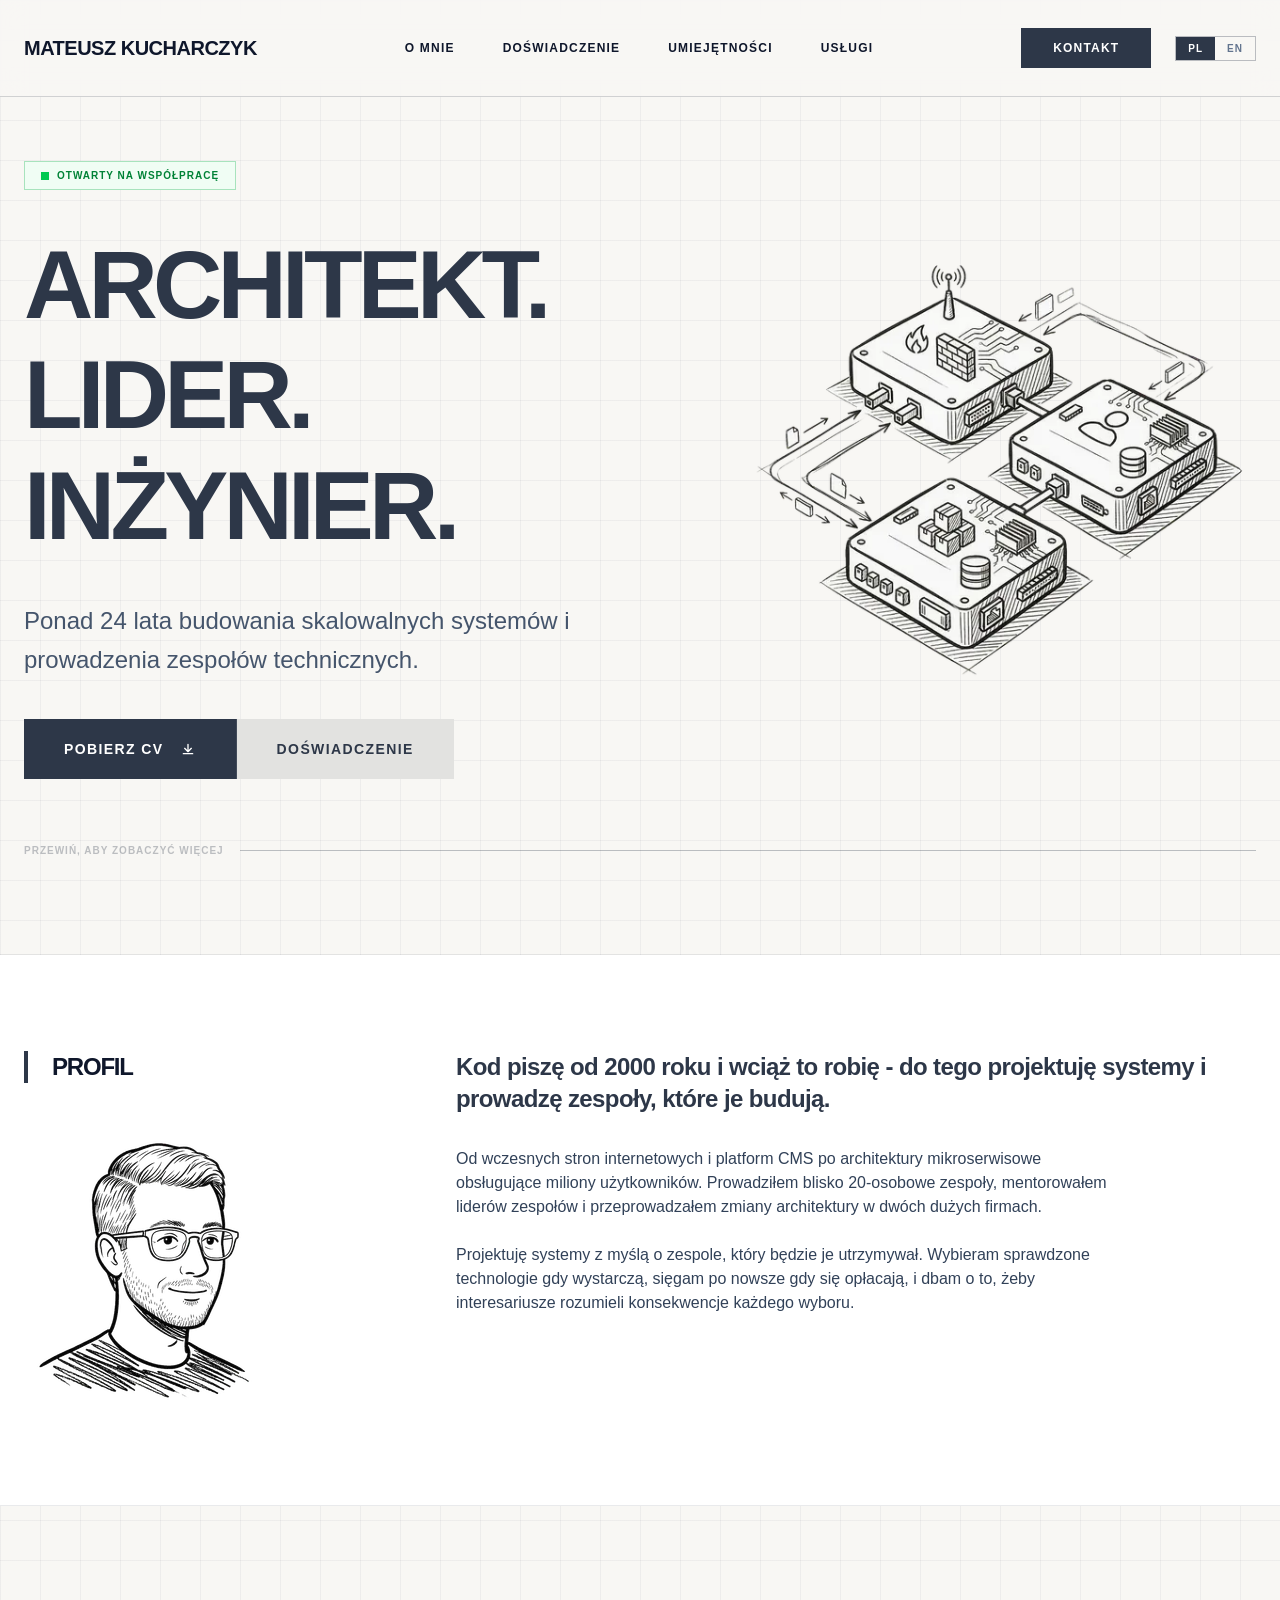
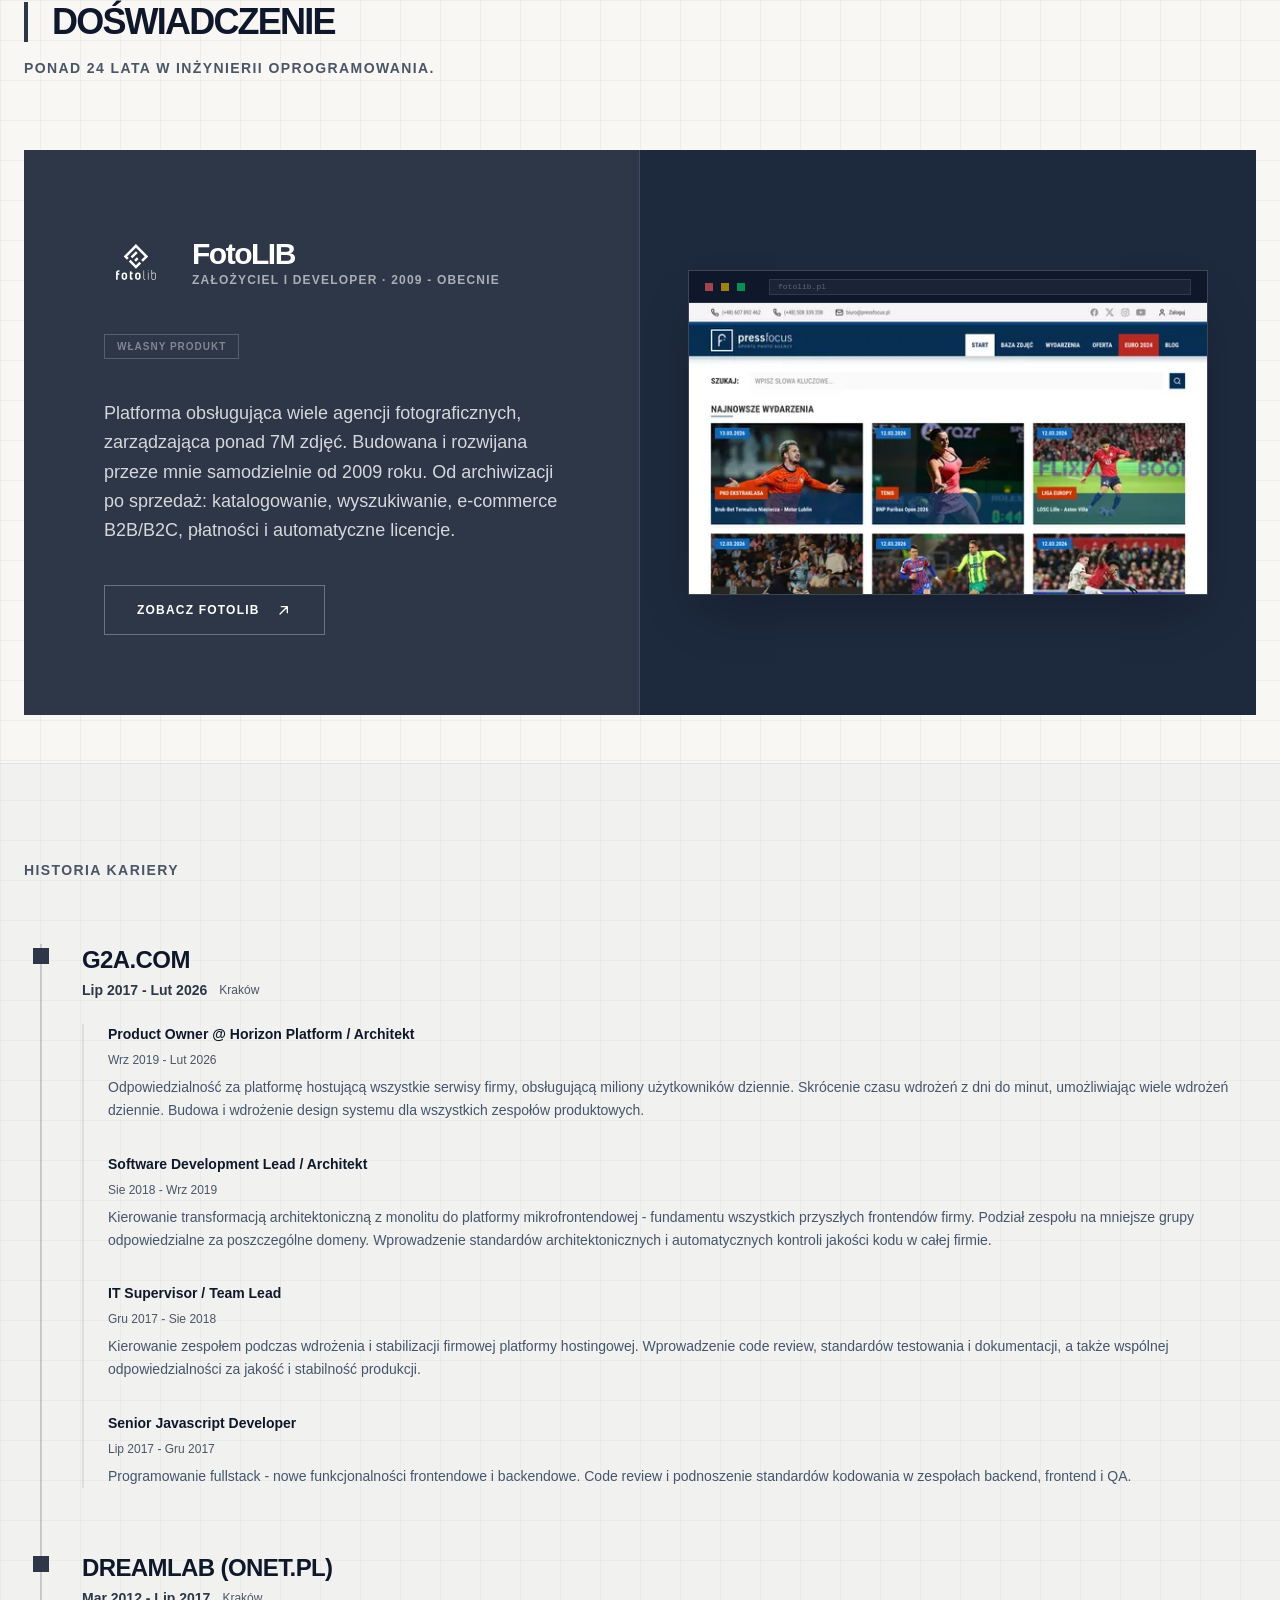
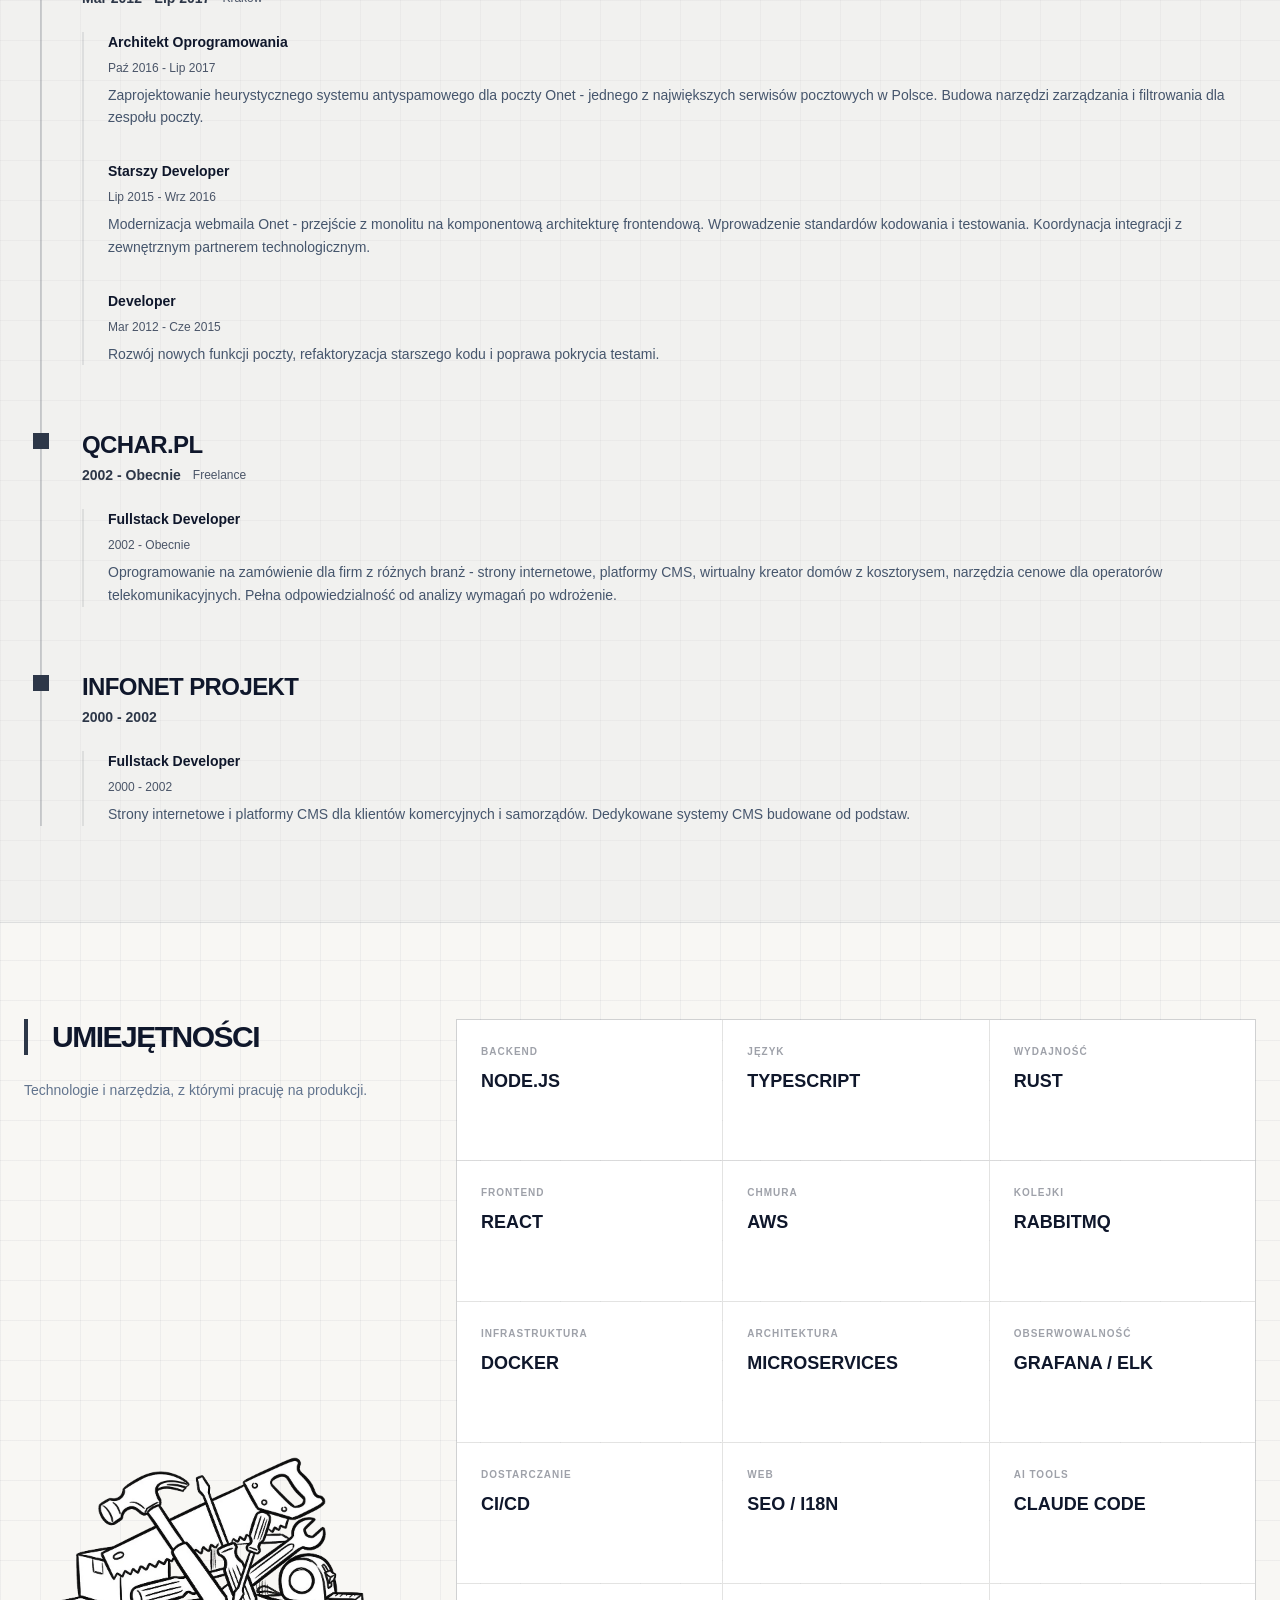
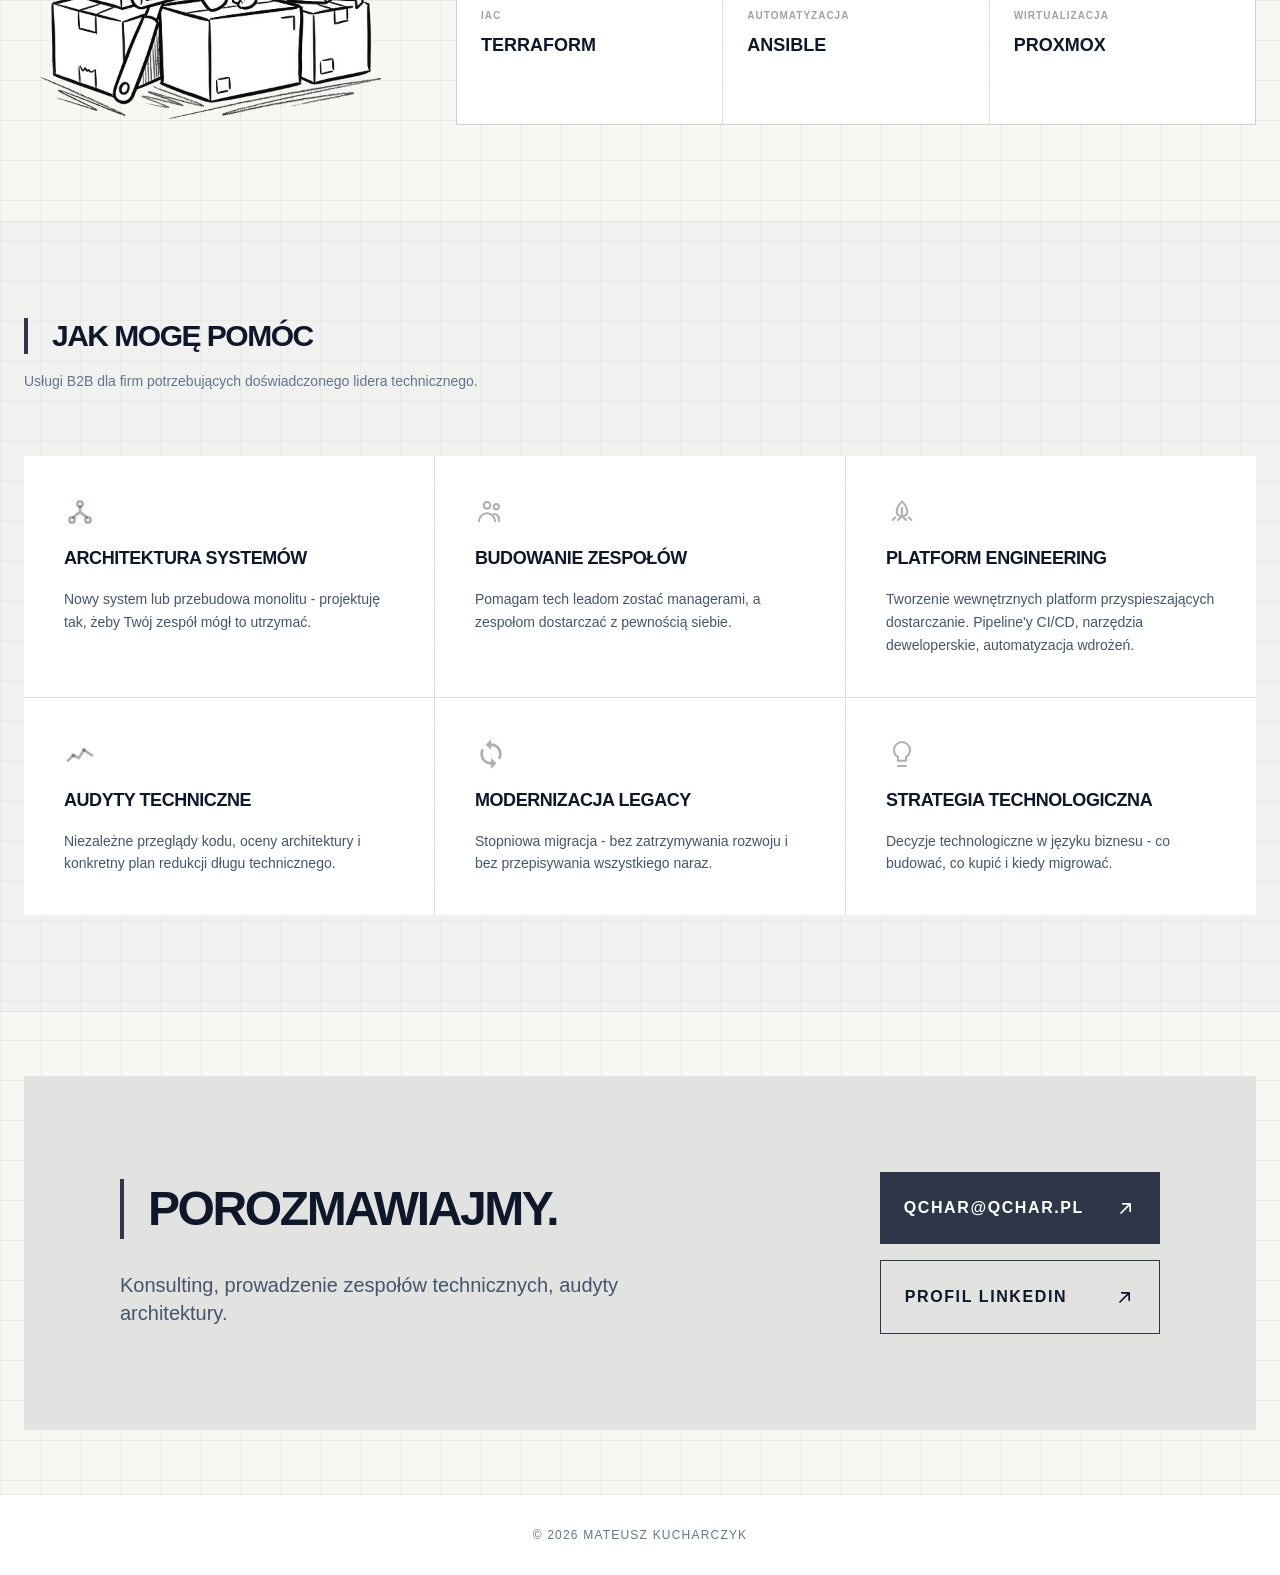
==== commit 8ea42021: "version: 2026-03-16 qchar/www.qchar.pl@44de353480b23d0978e2292707a42508611f5410" ====
--- a/index.html
+++ b/index.html
@@ -1,5 +1,5 @@
-<!DOCTYPE html><html lang="pl"> <head><meta charset="utf-8"><meta name="viewport" content="width=device-width, initial-scale=1.0"><title>Mateusz Kucharczyk - Architekt Oprogramowania, Lider, Inżynier</title><meta name="description" content="Architekt oprogramowania, lider zespołów i product owner z ponad 24-letnim doświadczeniem. Konsultant B2B z Krakowa."><meta name="author" content="Mateusz Kucharczyk"><meta name="robots" content="index, follow"><meta name="theme-color" content="#2d3748"><meta name="color-scheme" content="light"><meta name="geo.region" content="PL-MA"><meta name="geo.placename" content="Kraków"><meta name="geo.position" content="50.0647;19.9450"><meta name="ICBM" content="50.0647, 19.9450"><link rel="icon" href="/favicon.ico" sizes="32x32"><link rel="icon" type="image/png" href="/favicon-32.png" sizes="32x32"><link rel="apple-touch-icon" href="/apple-touch-icon.png"><link rel="manifest" href="/site.webmanifest"><link rel="canonical" href="https://qchar.pl/"><link rel="alternate" hreflang="pl" href="https://qchar.pl/"><link rel="alternate" hreflang="en" href="https://qchar.pl/en/"><link rel="alternate" hreflang="x-default" href="https://qchar.pl/"><meta property="og:title" content="Mateusz Kucharczyk - Architekt Oprogramowania, Lider, Inżynier"><meta property="og:description" content="Architekt oprogramowania, lider zespołów i product owner z ponad 24-letnim doświadczeniem. Konsultant B2B z Krakowa."><meta property="og:type" content="website"><meta property="og:url" content="https://qchar.pl/"><meta property="og:image" content="https://qchar.pl/og-image.png"><meta property="og:image:width" content="1200"><meta property="og:image:height" content="630"><meta property="og:image:alt" content="Mateusz Kucharczyk - Software Architect"><meta property="og:locale" content="pl_PL"><meta property="og:locale:alternate" content="en_US"><meta property="og:site_name" content="Mateusz Kucharczyk"><meta name="twitter:card" content="summary_large_image"><meta name="twitter:title" content="Mateusz Kucharczyk - Architekt Oprogramowania, Lider, Inżynier"><meta name="twitter:description" content="Architekt oprogramowania, lider zespołów i product owner z ponad 24-letnim doświadczeniem. Konsultant B2B z Krakowa."><meta name="twitter:image" content="https://qchar.pl/og-image.png"><meta name="twitter:image:alt" content="Mateusz Kucharczyk - Software Architect"><script type="application/ld+json">{"@context":"https://schema.org","@type":"Person","@id":"https://qchar.pl/#person","name":"Mateusz Kucharczyk","url":"https://qchar.pl","image":"https://qchar.pl/me.png","jobTitle":"Software Architect","description":"Architekt oprogramowania, lider zespołów i product owner z ponad 24-letnim doświadczeniem. Konsultant B2B z Krakowa.","email":"qchar@qchar.pl","address":{"@type":"PostalAddress","addressLocality":"Kraków","addressRegion":"Małopolskie","addressCountry":"PL"},"sameAs":["https://www.linkedin.com/in/mateusz-kucharczyk-040a4a22/"],"knowsAbout":["Software Architecture","Team Leadership","Node.js","TypeScript","Rust","React","AWS","Docker","Microservices"],"alumniOf":{"@type":"EducationalOrganization","name":"The Silesian University of Technology"}}</script><script type="application/ld+json">{"@context":"https://schema.org","@type":"ProfessionalService","name":"Mateusz Kucharczyk - Software Architecture Consulting","url":"https://qchar.pl","description":"Architekt oprogramowania, lider zespołów i product owner z ponad 24-letnim doświadczeniem. Konsultant B2B z Krakowa.","provider":{"@type":"Person","@id":"https://qchar.pl/#person"},"areaServed":["Poland","Europe"],"address":{"@type":"PostalAddress","addressLocality":"Kraków","addressRegion":"Małopolskie","addressCountry":"PL"},"hasOfferCatalog":{"@type":"OfferCatalog","name":"Services","itemListElement":[{"@type":"Offer","itemOffered":{"@type":"Service","name":"Architektura systemów"}},{"@type":"Offer","itemOffered":{"@type":"Service","name":"Budowanie zespołów"}},{"@type":"Offer","itemOffered":{"@type":"Service","name":"Platform Engineering"}},{"@type":"Offer","itemOffered":{"@type":"Service","name":"Audyty techniczne"}},{"@type":"Offer","itemOffered":{"@type":"Service","name":"Modernizacja legacy"}},{"@type":"Offer","itemOffered":{"@type":"Service","name":"Strategia technologiczna"}}]}}</script><script type="application/ld+json">{"@context":"https://schema.org","@type":"WebSite","name":"Mateusz Kucharczyk","url":"https://qchar.pl","inLanguage":["pl","en"],"author":{"@type":"Person","@id":"https://qchar.pl/#person"}}</script><link rel="stylesheet" href="/_astro/global.DHvGpvG7.css">
-<style>.fotolib-slide[data-astro-cid-grvnqqyp]{opacity:0;transition:opacity .8s ease}.fotolib-slide[data-astro-cid-grvnqqyp].active{opacity:1}
+<!DOCTYPE html><html lang="pl"> <head><meta charset="utf-8"><meta name="viewport" content="width=device-width, initial-scale=1.0"><title>Mateusz Kucharczyk - Architekt Oprogramowania, Lider, Inżynier</title><meta name="description" content="Architekt oprogramowania, lider zespołów i product owner z ponad 24-letnim doświadczeniem. Konsultant B2B z Krakowa."><meta name="author" content="Mateusz Kucharczyk"><meta name="robots" content="index, follow"><meta name="theme-color" content="#2d3748"><meta name="color-scheme" content="light"><meta name="geo.region" content="PL-MA"><meta name="geo.placename" content="Kraków"><meta name="geo.position" content="50.0647;19.9450"><meta name="ICBM" content="50.0647, 19.9450"><link rel="icon" href="/favicon.ico" sizes="32x32"><link rel="icon" type="image/png" href="/favicon-32.png" sizes="32x32"><link rel="apple-touch-icon" href="/apple-touch-icon.png"><link rel="manifest" href="/site.webmanifest"><link rel="canonical" href="https://qchar.pl/"><link rel="alternate" hreflang="pl" href="https://qchar.pl/"><link rel="alternate" hreflang="en" href="https://qchar.pl/en/"><link rel="alternate" hreflang="x-default" href="https://qchar.pl/"><meta property="og:title" content="Mateusz Kucharczyk - Architekt Oprogramowania, Lider, Inżynier"><meta property="og:description" content="Architekt oprogramowania, lider zespołów i product owner z ponad 24-letnim doświadczeniem. Konsultant B2B z Krakowa."><meta property="og:type" content="website"><meta property="og:url" content="https://qchar.pl/"><meta property="og:image" content="https://qchar.pl/og-image.png"><meta property="og:image:width" content="1200"><meta property="og:image:height" content="630"><meta property="og:image:alt" content="Mateusz Kucharczyk - Software Architect"><meta property="og:locale" content="pl_PL"><meta property="og:locale:alternate" content="en_US"><meta property="og:site_name" content="Mateusz Kucharczyk"><meta name="twitter:card" content="summary_large_image"><meta name="twitter:title" content="Mateusz Kucharczyk - Architekt Oprogramowania, Lider, Inżynier"><meta name="twitter:description" content="Architekt oprogramowania, lider zespołów i product owner z ponad 24-letnim doświadczeniem. Konsultant B2B z Krakowa."><meta name="twitter:image" content="https://qchar.pl/og-image.png"><meta name="twitter:image:alt" content="Mateusz Kucharczyk - Software Architect"><script type="application/ld+json">{"@context":"https://schema.org","@type":"Person","@id":"https://qchar.pl/#person","name":"Mateusz Kucharczyk","url":"https://qchar.pl","image":"https://qchar.pl/me.png","jobTitle":"Software Architect","description":"Architekt oprogramowania, lider zespołów i product owner z ponad 24-letnim doświadczeniem. Konsultant B2B z Krakowa.","email":"qchar@qchar.pl","address":{"@type":"PostalAddress","addressLocality":"Kraków","addressRegion":"Małopolskie","addressCountry":"PL"},"sameAs":["https://www.linkedin.com/in/mateusz-kucharczyk-040a4a22/"],"knowsAbout":["Software Architecture","Team Leadership","Node.js","TypeScript","Rust","React","AWS","Docker","Microservices"],"alumniOf":{"@type":"EducationalOrganization","name":"The Silesian University of Technology"}}</script><script type="application/ld+json">{"@context":"https://schema.org","@type":"ProfessionalService","name":"Mateusz Kucharczyk - Software Architecture Consulting","url":"https://qchar.pl","description":"Architekt oprogramowania, lider zespołów i product owner z ponad 24-letnim doświadczeniem. Konsultant B2B z Krakowa.","provider":{"@type":"Person","@id":"https://qchar.pl/#person"},"areaServed":["Poland","Europe"],"address":{"@type":"PostalAddress","addressLocality":"Kraków","addressRegion":"Małopolskie","addressCountry":"PL"},"hasOfferCatalog":{"@type":"OfferCatalog","name":"Services","itemListElement":[{"@type":"Offer","itemOffered":{"@type":"Service","name":"Architektura systemów"}},{"@type":"Offer","itemOffered":{"@type":"Service","name":"Budowanie zespołów"}},{"@type":"Offer","itemOffered":{"@type":"Service","name":"Platform Engineering"}},{"@type":"Offer","itemOffered":{"@type":"Service","name":"Audyty techniczne"}},{"@type":"Offer","itemOffered":{"@type":"Service","name":"Modernizacja legacy"}},{"@type":"Offer","itemOffered":{"@type":"Service","name":"Strategia technologiczna"}}]}}</script><script type="application/ld+json">{"@context":"https://schema.org","@type":"WebSite","name":"Mateusz Kucharczyk","url":"https://qchar.pl","inLanguage":["pl","en"],"author":{"@type":"Person","@id":"https://qchar.pl/#person"}}</script><style>@layer properties{@supports (((-webkit-hyphens:none)) and (not (margin-trim:inline))) or ((-moz-orient:inline) and (not (color:rgb(from red r g b)))){*,:before,:after,::backdrop{--tw-translate-x:0;--tw-translate-y:0;--tw-translate-z:0;--tw-space-y-reverse:0;--tw-border-style:solid;--tw-leading:initial;--tw-font-weight:initial;--tw-tracking:initial;--tw-shadow:0 0 #0000;--tw-shadow-color:initial;--tw-shadow-alpha:100%;--tw-inset-shadow:0 0 #0000;--tw-inset-shadow-color:initial;--tw-inset-shadow-alpha:100%;--tw-ring-color:initial;--tw-ring-shadow:0 0 #0000;--tw-inset-ring-color:initial;--tw-inset-ring-shadow:0 0 #0000;--tw-ring-inset:initial;--tw-ring-offset-width:0px;--tw-ring-offset-color:#fff;--tw-ring-offset-shadow:0 0 #0000;--tw-blur:initial;--tw-brightness:initial;--tw-contrast:initial;--tw-grayscale:initial;--tw-hue-rotate:initial;--tw-invert:initial;--tw-opacity:initial;--tw-saturate:initial;--tw-sepia:initial;--tw-drop-shadow:initial;--tw-drop-shadow-color:initial;--tw-drop-shadow-alpha:100%;--tw-drop-shadow-size:initial;--tw-backdrop-blur:initial;--tw-backdrop-brightness:initial;--tw-backdrop-contrast:initial;--tw-backdrop-grayscale:initial;--tw-backdrop-hue-rotate:initial;--tw-backdrop-invert:initial;--tw-backdrop-opacity:initial;--tw-backdrop-saturate:initial;--tw-backdrop-sepia:initial;--tw-duration:initial;--tw-ease:initial}}}@font-face{font-family:Inter;font-style:normal;font-display:swap;font-weight:300;src:url(/_astro/inter-cyrillic-ext-300-normal.CgCALhwJ.woff2)format("woff2"),url(/_astro/inter-cyrillic-ext-300-normal.RId2JxDB.woff)format("woff");unicode-range:U+460-52F,U+1C80-1C8A,U+20B4,U+2DE0-2DFF,U+A640-A69F,U+FE2E-FE2F}@font-face{font-family:Inter;font-style:normal;font-display:swap;font-weight:300;src:url(/_astro/inter-cyrillic-300-normal.BnqRxXuy.woff2)format("woff2"),url(/_astro/inter-cyrillic-300-normal.LR1W_oT8.woff)format("woff");unicode-range:U+301,U+400-45F,U+490-491,U+4B0-4B1,U+2116}@font-face{font-family:Inter;font-style:normal;font-display:swap;font-weight:300;src:url(/_astro/inter-greek-ext-300-normal.l2DDyC6M.woff2)format("woff2"),url(/_astro/inter-greek-ext-300-normal.DLbbeei1.woff)format("woff");unicode-range:U+1F??}@font-face{font-family:Inter;font-style:normal;font-display:swap;font-weight:300;src:url(/_astro/inter-greek-300-normal.DmGD3g_f.woff2)format("woff2"),url(/_astro/inter-greek-300-normal.BrhSP0vQ.woff)format("woff");unicode-range:U+370-377,U+37A-37F,U+384-38A,U+38C,U+38E-3A1,U+3A3-3FF}@font-face{font-family:Inter;font-style:normal;font-display:swap;font-weight:300;src:url(/_astro/inter-vietnamese-300-normal.Bdr24Bqb.woff2)format("woff2"),url(/_astro/inter-vietnamese-300-normal.DDGmYYdT.woff)format("woff");unicode-range:U+102-103,U+110-111,U+128-129,U+168-169,U+1A0-1A1,U+1AF-1B0,U+300-301,U+303-304,U+308-309,U+323,U+329,U+1EA0-1EF9,U+20AB}@font-face{font-family:Inter;font-style:normal;font-display:swap;font-weight:300;src:url(/_astro/inter-latin-ext-300-normal.CPgO9Ksf.woff2)format("woff2"),url(/_astro/inter-latin-ext-300-normal.Dp1L8vcn.woff)format("woff");unicode-range:U+100-2BA,U+2BD-2C5,U+2C7-2CC,U+2CE-2D7,U+2DD-2FF,U+304,U+308,U+329,U+1D00-1DBF,U+1E00-1E9F,U+1EF2-1EFF,U+2020,U+20A0-20AB,U+20AD-20C0,U+2113,U+2C60-2C7F,U+A720-A7FF}@font-face{font-family:Inter;font-style:normal;font-display:swap;font-weight:300;src:url(/_astro/inter-latin-300-normal.BVlfKGgI.woff2)format("woff2"),url(/_astro/inter-latin-300-normal.i8F0SvXL.woff)format("woff");unicode-range:U+??,U+131,U+152-153,U+2BB-2BC,U+2C6,U+2DA,U+2DC,U+304,U+308,U+329,U+2000-206F,U+20AC,U+2122,U+2191,U+2193,U+2212,U+2215,U+FEFF,U+FFFD}@font-face{font-family:Inter;font-style:normal;font-display:swap;font-weight:400;src:url(/_astro/inter-cyrillic-ext-400-normal.BQZuk6qB.woff2)format("woff2"),url(/_astro/inter-cyrillic-ext-400-normal.DQukG94-.woff)format("woff");unicode-range:U+460-52F,U+1C80-1C8A,U+20B4,U+2DE0-2DFF,U+A640-A69F,U+FE2E-FE2F}@font-face{font-family:Inter;font-style:normal;font-display:swap;font-weight:400;src:url(/_astro/inter-cyrillic-400-normal.obahsSVq.woff2)format("woff2"),url(/_astro/inter-cyrillic-400-normal.HOLc17fK.woff)format("woff");unicode-range:U+301,U+400-45F,U+490-491,U+4B0-4B1,U+2116}@font-face{font-family:Inter;font-style:normal;font-display:swap;font-weight:400;src:url(/_astro/inter-greek-ext-400-normal.DGGRlc-M.woff2)format("woff2"),url(/_astro/inter-greek-ext-400-normal.KugGGMne.woff)format("woff");unicode-range:U+1F??}@font-face{font-family:Inter;font-style:normal;font-display:swap;font-weight:400;src:url(/_astro/inter-greek-400-normal.B4URO6DV.woff2)format("woff2"),url(/_astro/inter-greek-400-normal.q2sYcFCs.woff)format("woff");unicode-range:U+370-377,U+37A-37F,U+384-38A,U+38C,U+38E-3A1,U+3A3-3FF}@font-face{font-family:Inter;font-style:normal;font-display:swap;font-weight:400;src:url(/_astro/inter-vietnamese-400-normal.DMkecbls.woff2)format("woff2"),url(/_astro/inter-vietnamese-400-normal.Bbgyi5SW.woff)format("woff");unicode-range:U+102-103,U+110-111,U+128-129,U+168-169,U+1A0-1A1,U+1AF-1B0,U+300-301,U+303-304,U+308-309,U+323,U+329,U+1EA0-1EF9,U+20AB}@font-face{font-family:Inter;font-style:normal;font-display:swap;font-weight:400;src:url(/_astro/inter-latin-ext-400-normal.C1nco2VV.woff2)format("woff2"),url(/_astro/inter-latin-ext-400-normal.77YHD8bZ.woff)format("woff");unicode-range:U+100-2BA,U+2BD-2C5,U+2C7-2CC,U+2CE-2D7,U+2DD-2FF,U+304,U+308,U+329,U+1D00-1DBF,U+1E00-1E9F,U+1EF2-1EFF,U+2020,U+20A0-20AB,U+20AD-20C0,U+2113,U+2C60-2C7F,U+A720-A7FF}@font-face{font-family:Inter;font-style:normal;font-display:swap;font-weight:400;src:url(/_astro/inter-latin-400-normal.C38fXH4l.woff2)format("woff2"),url(/_astro/inter-latin-400-normal.CyCys3Eg.woff)format("woff");unicode-range:U+??,U+131,U+152-153,U+2BB-2BC,U+2C6,U+2DA,U+2DC,U+304,U+308,U+329,U+2000-206F,U+20AC,U+2122,U+2191,U+2193,U+2212,U+2215,U+FEFF,U+FFFD}@font-face{font-family:Inter;font-style:normal;font-display:swap;font-weight:500;src:url(/_astro/inter-cyrillic-ext-500-normal.B0yAr1jD.woff2)format("woff2"),url(/_astro/inter-cyrillic-ext-500-normal.BmqWE9Dz.woff)format("woff");unicode-range:U+460-52F,U+1C80-1C8A,U+20B4,U+2DE0-2DFF,U+A640-A69F,U+FE2E-FE2F}@font-face{font-family:Inter;font-style:normal;font-display:swap;font-weight:500;src:url(/_astro/inter-cyrillic-500-normal.BasfLYem.woff2)format("woff2"),url(/_astro/inter-cyrillic-500-normal.CxZf_p3X.woff)format("woff");unicode-range:U+301,U+400-45F,U+490-491,U+4B0-4B1,U+2116}@font-face{font-family:Inter;font-style:normal;font-display:swap;font-weight:500;src:url(/_astro/inter-greek-ext-500-normal.C4iEst2y.woff2)format("woff2"),url(/_astro/inter-greek-ext-500-normal.2j5mBUwD.woff)format("woff");unicode-range:U+1F??}@font-face{font-family:Inter;font-style:normal;font-display:swap;font-weight:500;src:url(/_astro/inter-greek-500-normal.BIZE56-Y.woff2)format("woff2"),url(/_astro/inter-greek-500-normal.Xzm54t5V.woff)format("woff");unicode-range:U+370-377,U+37A-37F,U+384-38A,U+38C,U+38E-3A1,U+3A3-3FF}@font-face{font-family:Inter;font-style:normal;font-display:swap;font-weight:500;src:url(/_astro/inter-vietnamese-500-normal.DOriooB6.woff2)format("woff2"),url(/_astro/inter-vietnamese-500-normal.mJboJaSs.woff)format("woff");unicode-range:U+102-103,U+110-111,U+128-129,U+168-169,U+1A0-1A1,U+1AF-1B0,U+300-301,U+303-304,U+308-309,U+323,U+329,U+1EA0-1EF9,U+20AB}@font-face{font-family:Inter;font-style:normal;font-display:swap;font-weight:500;src:url(/_astro/inter-latin-ext-500-normal.CV4jyFjo.woff2)format("woff2"),url(/_astro/inter-latin-ext-500-normal.BxGbmqWO.woff)format("woff");unicode-range:U+100-2BA,U+2BD-2C5,U+2C7-2CC,U+2CE-2D7,U+2DD-2FF,U+304,U+308,U+329,U+1D00-1DBF,U+1E00-1E9F,U+1EF2-1EFF,U+2020,U+20A0-20AB,U+20AD-20C0,U+2113,U+2C60-2C7F,U+A720-A7FF}@font-face{font-family:Inter;font-style:normal;font-display:swap;font-weight:500;src:url(/_astro/inter-latin-500-normal.Cerq10X2.woff2)format("woff2"),url(/_astro/inter-latin-500-normal.BL9OpVg8.woff)format("woff");unicode-range:U+??,U+131,U+152-153,U+2BB-2BC,U+2C6,U+2DA,U+2DC,U+304,U+308,U+329,U+2000-206F,U+20AC,U+2122,U+2191,U+2193,U+2212,U+2215,U+FEFF,U+FFFD}@font-face{font-family:Inter;font-style:normal;font-display:swap;font-weight:600;src:url(/_astro/inter-cyrillic-ext-600-normal.Dfes3d0z.woff2)format("woff2"),url(/_astro/inter-cyrillic-ext-600-normal.Bcila6Z-.woff)format("woff");unicode-range:U+460-52F,U+1C80-1C8A,U+20B4,U+2DE0-2DFF,U+A640-A69F,U+FE2E-FE2F}@font-face{font-family:Inter;font-style:normal;font-display:swap;font-weight:600;src:url(/_astro/inter-cyrillic-600-normal.CWCymEST.woff2)format("woff2"),url(/_astro/inter-cyrillic-600-normal.4D_pXhcN.woff)format("woff");unicode-range:U+301,U+400-45F,U+490-491,U+4B0-4B1,U+2116}@font-face{font-family:Inter;font-style:normal;font-display:swap;font-weight:600;src:url(/_astro/inter-greek-ext-600-normal.DRtmH8MT.woff2)format("woff2"),url(/_astro/inter-greek-ext-600-normal.B8X0CLgF.woff)format("woff");unicode-range:U+1F??}@font-face{font-family:Inter;font-style:normal;font-display:swap;font-weight:600;src:url(/_astro/inter-greek-600-normal.plRanbMR.woff2)format("woff2"),url(/_astro/inter-greek-600-normal.BZpKdvQh.woff)format("woff");unicode-range:U+370-377,U+37A-37F,U+384-38A,U+38C,U+38E-3A1,U+3A3-3FF}@font-face{font-family:Inter;font-style:normal;font-display:swap;font-weight:600;src:url(/_astro/inter-vietnamese-600-normal.Cc8MFFhd.woff2)format("woff2"),url(/_astro/inter-vietnamese-600-normal.BuLX-rYi.woff)format("woff");unicode-range:U+102-103,U+110-111,U+128-129,U+168-169,U+1A0-1A1,U+1AF-1B0,U+300-301,U+303-304,U+308-309,U+323,U+329,U+1EA0-1EF9,U+20AB}@font-face{font-family:Inter;font-style:normal;font-display:swap;font-weight:600;src:url(/_astro/inter-latin-ext-600-normal.D2bJ5OIk.woff2)format("woff2"),url(/_astro/inter-latin-ext-600-normal.CIVaiw4L.woff)format("woff");unicode-range:U+100-2BA,U+2BD-2C5,U+2C7-2CC,U+2CE-2D7,U+2DD-2FF,U+304,U+308,U+329,U+1D00-1DBF,U+1E00-1E9F,U+1EF2-1EFF,U+2020,U+20A0-20AB,U+20AD-20C0,U+2113,U+2C60-2C7F,U+A720-A7FF}@font-face{font-family:Inter;font-style:normal;font-display:swap;font-weight:600;src:url(/_astro/inter-latin-600-normal.LgqL8muc.woff2)format("woff2"),url(/_astro/inter-latin-600-normal.CiBQ2DWP.woff)format("woff");unicode-range:U+??,U+131,U+152-153,U+2BB-2BC,U+2C6,U+2DA,U+2DC,U+304,U+308,U+329,U+2000-206F,U+20AC,U+2122,U+2191,U+2193,U+2212,U+2215,U+FEFF,U+FFFD}@font-face{font-family:Inter;font-style:normal;font-display:swap;font-weight:700;src:url(/_astro/inter-cyrillic-ext-700-normal.BjwYoWNd.woff2)format("woff2"),url(/_astro/inter-cyrillic-ext-700-normal.LO58E6JB.woff)format("woff");unicode-range:U+460-52F,U+1C80-1C8A,U+20B4,U+2DE0-2DFF,U+A640-A69F,U+FE2E-FE2F}@font-face{font-family:Inter;font-style:normal;font-display:swap;font-weight:700;src:url(/_astro/inter-cyrillic-700-normal.CjBOestx.woff2)format("woff2"),url(/_astro/inter-cyrillic-700-normal.DrXBdSj3.woff)format("woff");unicode-range:U+301,U+400-45F,U+490-491,U+4B0-4B1,U+2116}@font-face{font-family:Inter;font-style:normal;font-display:swap;font-weight:700;src:url(/_astro/inter-greek-ext-700-normal.qfdV9bQt.woff2)format("woff2"),url(/_astro/inter-greek-ext-700-normal.BoQ6DsYi.woff)format("woff");unicode-range:U+1F??}@font-face{font-family:Inter;font-style:normal;font-display:swap;font-weight:700;src:url(/_astro/inter-greek-700-normal.C3JjAnD8.woff2)format("woff2"),url(/_astro/inter-greek-700-normal.BUv2fZ6O.woff)format("woff");unicode-range:U+370-377,U+37A-37F,U+384-38A,U+38C,U+38E-3A1,U+3A3-3FF}@font-face{font-family:Inter;font-style:normal;font-display:swap;font-weight:700;src:url(/_astro/inter-vietnamese-700-normal.DlLaEgI2.woff2)format("woff2"),url(/_astro/inter-vietnamese-700-normal.BZaoP0fm.woff)format("woff");unicode-range:U+102-103,U+110-111,U+128-129,U+168-169,U+1A0-1A1,U+1AF-1B0,U+300-301,U+303-304,U+308-309,U+323,U+329,U+1EA0-1EF9,U+20AB}@font-face{font-family:Inter;font-style:normal;font-display:swap;font-weight:700;src:url(/_astro/inter-latin-ext-700-normal.Ca8adRJv.woff2)format("woff2"),url(/_astro/inter-latin-ext-700-normal.TidjK2hL.woff)format("woff");unicode-range:U+100-2BA,U+2BD-2C5,U+2C7-2CC,U+2CE-2D7,U+2DD-2FF,U+304,U+308,U+329,U+1D00-1DBF,U+1E00-1E9F,U+1EF2-1EFF,U+2020,U+20A0-20AB,U+20AD-20C0,U+2113,U+2C60-2C7F,U+A720-A7FF}@font-face{font-family:Inter;font-style:normal;font-display:swap;font-weight:700;src:url(/_astro/inter-latin-700-normal.Yt3aPRUw.woff2)format("woff2"),url(/_astro/inter-latin-700-normal.BLAVimhd.woff)format("woff");unicode-range:U+??,U+131,U+152-153,U+2BB-2BC,U+2C6,U+2DA,U+2DC,U+304,U+308,U+329,U+2000-206F,U+20AC,U+2122,U+2191,U+2193,U+2212,U+2215,U+FEFF,U+FFFD}@font-face{font-family:Inter;font-style:normal;font-display:swap;font-weight:800;src:url(/_astro/inter-cyrillic-ext-800-normal.BZOjs1Xv.woff2)format("woff2"),url(/_astro/inter-cyrillic-ext-800-normal.Ca-gJeZY.woff)format("woff");unicode-range:U+460-52F,U+1C80-1C8A,U+20B4,U+2DE0-2DFF,U+A640-A69F,U+FE2E-FE2F}@font-face{font-family:Inter;font-style:normal;font-display:swap;font-weight:800;src:url(/_astro/inter-cyrillic-800-normal.C7MGvYyJ.woff2)format("woff2"),url(/_astro/inter-cyrillic-800-normal.CCHyn08d.woff)format("woff");unicode-range:U+301,U+400-45F,U+490-491,U+4B0-4B1,U+2116}@font-face{font-family:Inter;font-style:normal;font-display:swap;font-weight:800;src:url(/_astro/inter-greek-ext-800-normal.B--PVpEC.woff2)format("woff2"),url(/_astro/inter-greek-ext-800-normal.DUe57HfS.woff)format("woff");unicode-range:U+1F??}@font-face{font-family:Inter;font-style:normal;font-display:swap;font-weight:800;src:url(/_astro/inter-greek-800-normal.CLIouy3y.woff2)format("woff2"),url(/_astro/inter-greek-800-normal.BU00tryP.woff)format("woff");unicode-range:U+370-377,U+37A-37F,U+384-38A,U+38C,U+38E-3A1,U+3A3-3FF}@font-face{font-family:Inter;font-style:normal;font-display:swap;font-weight:800;src:url(/_astro/inter-vietnamese-800-normal.Cm7tD1pz.woff2)format("woff2"),url(/_astro/inter-vietnamese-800-normal.DDlpr_Ee.woff)format("woff");unicode-range:U+102-103,U+110-111,U+128-129,U+168-169,U+1A0-1A1,U+1AF-1B0,U+300-301,U+303-304,U+308-309,U+323,U+329,U+1EA0-1EF9,U+20AB}@font-face{font-family:Inter;font-style:normal;font-display:swap;font-weight:800;src:url(/_astro/inter-latin-ext-800-normal.DZJjya6U.woff2)format("woff2"),url(/_astro/inter-latin-ext-800-normal.BOMpwxm3.woff)format("woff");unicode-range:U+100-2BA,U+2BD-2C5,U+2C7-2CC,U+2CE-2D7,U+2DD-2FF,U+304,U+308,U+329,U+1D00-1DBF,U+1E00-1E9F,U+1EF2-1EFF,U+2020,U+20A0-20AB,U+20AD-20C0,U+2113,U+2C60-2C7F,U+A720-A7FF}@font-face{font-family:Inter;font-style:normal;font-display:swap;font-weight:800;src:url(/_astro/inter-latin-800-normal.BYj_oED-.woff2)format("woff2"),url(/_astro/inter-latin-800-normal.D1mf63XC.woff)format("woff");unicode-range:U+??,U+131,U+152-153,U+2BB-2BC,U+2C6,U+2DA,U+2DC,U+304,U+308,U+329,U+2000-206F,U+20AC,U+2122,U+2191,U+2193,U+2212,U+2215,U+FEFF,U+FFFD}@font-face{font-family:Inter;font-style:normal;font-display:swap;font-weight:900;src:url(/_astro/inter-cyrillic-ext-900-normal.buRuWz4h.woff2)format("woff2"),url(/_astro/inter-cyrillic-ext-900-normal.BUlv-ou0.woff)format("woff");unicode-range:U+460-52F,U+1C80-1C8A,U+20B4,U+2DE0-2DFF,U+A640-A69F,U+FE2E-FE2F}@font-face{font-family:Inter;font-style:normal;font-display:swap;font-weight:900;src:url(/_astro/inter-cyrillic-900-normal.CjyCg421.woff2)format("woff2"),url(/_astro/inter-cyrillic-900-normal.BAVML7y5.woff)format("woff");unicode-range:U+301,U+400-45F,U+490-491,U+4B0-4B1,U+2116}@font-face{font-family:Inter;font-style:normal;font-display:swap;font-weight:900;src:url(/_astro/inter-greek-ext-900-normal.voj7phVX.woff2)format("woff2"),url(/_astro/inter-greek-ext-900-normal.LVqH4fM3.woff)format("woff");unicode-range:U+1F??}@font-face{font-family:Inter;font-style:normal;font-display:swap;font-weight:900;src:url(/_astro/inter-greek-900-normal.Clii5heL.woff2)format("woff2"),url(/_astro/inter-greek-900-normal.7n5hB3DA.woff)format("woff");unicode-range:U+370-377,U+37A-37F,U+384-38A,U+38C,U+38E-3A1,U+3A3-3FF}@font-face{font-family:Inter;font-style:normal;font-display:swap;font-weight:900;src:url(/_astro/inter-vietnamese-900-normal.C4P836tE.woff2)format("woff2"),url(/_astro/inter-vietnamese-900-normal.DBSPUrC7.woff)format("woff");unicode-range:U+102-103,U+110-111,U+128-129,U+168-169,U+1A0-1A1,U+1AF-1B0,U+300-301,U+303-304,U+308-309,U+323,U+329,U+1EA0-1EF9,U+20AB}@font-face{font-family:Inter;font-style:normal;font-display:swap;font-weight:900;src:url(/_astro/inter-latin-ext-900-normal.ty8Tfvw5.woff2)format("woff2"),url(/_astro/inter-latin-ext-900-normal.DG9wZIMw.woff)format("woff");unicode-range:U+100-2BA,U+2BD-2C5,U+2C7-2CC,U+2CE-2D7,U+2DD-2FF,U+304,U+308,U+329,U+1D00-1DBF,U+1E00-1E9F,U+1EF2-1EFF,U+2020,U+20A0-20AB,U+20AD-20C0,U+2113,U+2C60-2C7F,U+A720-A7FF}@font-face{font-family:Inter;font-style:normal;font-display:swap;font-weight:900;src:url(/_astro/inter-latin-900-normal.D4nM5aha.woff2)format("woff2"),url(/_astro/inter-latin-900-normal.EUCDUbiG.woff)format("woff");unicode-range:U+??,U+131,U+152-153,U+2BB-2BC,U+2C6,U+2DA,U+2DC,U+304,U+308,U+329,U+2000-206F,U+20AC,U+2122,U+2191,U+2193,U+2212,U+2215,U+FEFF,U+FFFD}@layer theme{:root,:host{--font-sans:"Inter", sans-serif;--font-serif:ui-serif, Georgia, Cambria, "Times New Roman", Times, serif;--font-mono:ui-monospace, SFMono-Regular, Menlo, Monaco, Consolas, "Liberation Mono", "Courier New", monospace;--color-red-400:oklch(70.4% .191 22.216);--color-yellow-400:oklch(85.2% .199 91.936);--color-green-50:oklch(98.2% .018 155.826);--color-green-400:oklch(79.2% .209 151.711);--color-green-500:oklch(72.3% .219 149.579);--color-green-600:oklch(62.7% .194 149.214);--color-green-700:oklch(52.7% .154 150.069);--color-slate-300:oklch(86.9% .022 252.894);--color-slate-400:oklch(70.4% .04 256.788);--color-slate-500:oklch(55.4% .046 257.417);--color-slate-600:oklch(44.6% .043 257.281);--color-slate-700:oklch(37.2% .044 257.287);--color-slate-800:oklch(27.9% .041 260.031);--color-slate-900:oklch(20.8% .042 265.755);--color-white:#fff;--spacing:.25rem;--container-sm:24rem;--container-xl:36rem;--container-2xl:42rem;--container-4xl:56rem;--container-7xl:80rem;--text-xs:.75rem;--text-xs--line-height:calc(1 / .75);--text-sm:.875rem;--text-sm--line-height:calc(1.25 / .875);--text-base:1rem;--text-base--line-height: 1.5 ;--text-lg:1.125rem;--text-lg--line-height:calc(1.75 / 1.125);--text-xl:1.25rem;--text-xl--line-height:calc(1.75 / 1.25);--text-2xl:1.5rem;--text-2xl--line-height:calc(2 / 1.5);--text-3xl:1.875rem;--text-3xl--line-height: 1.2 ;--text-4xl:2.25rem;--text-4xl--line-height:calc(2.5 / 2.25);--text-5xl:3rem;--text-5xl--line-height:1;--text-6xl:3.75rem;--text-6xl--line-height:1;--text-8xl:6rem;--text-8xl--line-height:1;--font-weight-light:300;--font-weight-medium:500;--font-weight-bold:700;--font-weight-black:900;--tracking-tighter:-.05em;--tracking-tight:-.025em;--tracking-widest:.1em;--leading-tight:1.25;--leading-snug:1.375;--leading-relaxed:1.625;--radius-xl:.75rem;--ease-in-out:cubic-bezier(.4, 0, .2, 1);--blur-md:12px;--blur-lg:16px;--aspect-video:16 / 9;--default-transition-duration:.15s;--default-transition-timing-function:cubic-bezier(.4, 0, .2, 1);--default-font-family:var(--font-sans);--default-mono-font-family:var(--font-mono);--color-primary:#2d3748;--color-accent:#4a5568;--color-surface:#f8f7f4;--color-surface-alt:#e2e2e0}}@layer base{*,:after,:before,::backdrop{box-sizing:border-box;border:0 solid;margin:0;padding:0}::file-selector-button{box-sizing:border-box;border:0 solid;margin:0;padding:0}html,:host{-webkit-text-size-adjust:100%;tab-size:4;line-height:1.5;font-family:var(--default-font-family,ui-sans-serif, system-ui, sans-serif, "Apple Color Emoji", "Segoe UI Emoji", "Segoe UI Symbol", "Noto Color Emoji");font-feature-settings:var(--default-font-feature-settings,normal);font-variation-settings:var(--default-font-variation-settings,normal);-webkit-tap-highlight-color:transparent}hr{height:0;color:inherit;border-top-width:1px}abbr:where([title]){-webkit-text-decoration:underline dotted;text-decoration:underline dotted}h1,h2,h3,h4,h5,h6{font-size:inherit;font-weight:inherit}a{color:inherit;-webkit-text-decoration:inherit;text-decoration:inherit}b,strong{font-weight:bolder}code,kbd,samp,pre{font-family:var(--default-mono-font-family,ui-monospace, SFMono-Regular, Menlo, Monaco, Consolas, "Liberation Mono", "Courier New", monospace);font-feature-settings:var(--default-mono-font-feature-settings,normal);font-variation-settings:var(--default-mono-font-variation-settings,normal);font-size:1em}small{font-size:80%}sub,sup{vertical-align:baseline;font-size:75%;line-height:0;position:relative}sub{bottom:-.25em}sup{top:-.5em}table{text-indent:0;border-color:inherit;border-collapse:collapse}:-moz-focusring{outline:auto}progress{vertical-align:baseline}summary{display:list-item}ol,ul,menu{list-style:none}img,svg,video,canvas,audio,iframe,embed,object{vertical-align:middle;display:block}img,video{max-width:100%;height:auto}button,input,select,optgroup,textarea{font:inherit;font-feature-settings:inherit;font-variation-settings:inherit;letter-spacing:inherit;color:inherit;opacity:1;background-color:#0000;border-radius:0}::file-selector-button{font:inherit;font-feature-settings:inherit;font-variation-settings:inherit;letter-spacing:inherit;color:inherit;opacity:1;background-color:#0000;border-radius:0}:where(select:is([multiple],[size])) optgroup{font-weight:bolder}:where(select:is([multiple],[size])) optgroup option{padding-inline-start:20px}::file-selector-button{margin-inline-end:4px}::placeholder{opacity:1}@supports (not ((-webkit-appearance:-apple-pay-button))) or (contain-intrinsic-size:1px){::placeholder{color:currentColor}@supports (color:color-mix(in lab,red,red)){::placeholder{color:color-mix(in oklab,currentcolor 50%,transparent)}}}textarea{resize:vertical}::-webkit-search-decoration{-webkit-appearance:none}::-webkit-date-and-time-value{min-height:1lh;text-align:inherit}::-webkit-datetime-edit{display:inline-flex}::-webkit-datetime-edit-fields-wrapper{padding:0}::-webkit-datetime-edit{padding-block:0}::-webkit-datetime-edit-year-field{padding-block:0}::-webkit-datetime-edit-month-field{padding-block:0}::-webkit-datetime-edit-day-field{padding-block:0}::-webkit-datetime-edit-hour-field{padding-block:0}::-webkit-datetime-edit-minute-field{padding-block:0}::-webkit-datetime-edit-second-field{padding-block:0}::-webkit-datetime-edit-millisecond-field{padding-block:0}::-webkit-datetime-edit-meridiem-field{padding-block:0}::-webkit-calendar-picker-indicator{line-height:1}:-moz-ui-invalid{box-shadow:none}button,input:where([type=button],[type=reset],[type=submit]){appearance:button}::file-selector-button{appearance:button}::-webkit-inner-spin-button{height:auto}::-webkit-outer-spin-button{height:auto}[hidden]:where(:not([hidden=until-found])){display:none!important}}@layer components;@layer utilities{.visible{visibility:visible}.absolute{position:absolute}.fixed{position:fixed}.relative{position:relative}.static{position:static}.sticky{position:sticky}.inset-0{inset:calc(var(--spacing) * 0)}.top-0{top:calc(var(--spacing) * 0)}.top-1{top:calc(var(--spacing) * 1)}.top-5{top:calc(var(--spacing) * 5)}.right-0{right:calc(var(--spacing) * 0)}.right-6{right:calc(var(--spacing) * 6)}.-left-\[9px\]{left:-9px}.-left-\[51px\]{left:-51px}.z-10{z-index:10}.z-50{z-index:50}.z-\[60\]{z-index:60}.mx-auto{margin-inline:auto}.-mt-32{margin-top:calc(var(--spacing) * -32)}.mt-1{margin-top:calc(var(--spacing) * 1)}.mt-4{margin-top:calc(var(--spacing) * 4)}.mt-6{margin-top:calc(var(--spacing) * 6)}.mt-8{margin-top:calc(var(--spacing) * 8)}.mt-16{margin-top:calc(var(--spacing) * 16)}.-mr-32{margin-right:calc(var(--spacing) * -32)}.mb-2{margin-bottom:calc(var(--spacing) * 2)}.mb-4{margin-bottom:calc(var(--spacing) * 4)}.mb-6{margin-bottom:calc(var(--spacing) * 6)}.mb-8{margin-bottom:calc(var(--spacing) * 8)}.mb-10{margin-bottom:calc(var(--spacing) * 10)}.mb-16{margin-bottom:calc(var(--spacing) * 16)}.mb-20{margin-bottom:calc(var(--spacing) * 20)}.-ml-8{margin-left:calc(var(--spacing) * -8)}.ml-2{margin-left:calc(var(--spacing) * 2)}.ml-4{margin-left:calc(var(--spacing) * 4)}.block{display:block}.flex{display:flex}.grid{display:grid}.hidden{display:none}.inline-block{display:inline-block}.inline-flex{display:inline-flex}.aspect-video{aspect-ratio:var(--aspect-video)}.size-4{width:calc(var(--spacing) * 4);height:calc(var(--spacing) * 4)}.size-8{width:calc(var(--spacing) * 8);height:calc(var(--spacing) * 8)}.h-1{height:calc(var(--spacing) * 1)}.h-2{height:calc(var(--spacing) * 2)}.h-4{height:calc(var(--spacing) * 4)}.h-5{height:calc(var(--spacing) * 5)}.h-8{height:calc(var(--spacing) * 8)}.h-16{height:calc(var(--spacing) * 16)}.h-24{height:calc(var(--spacing) * 24)}.h-64{height:calc(var(--spacing) * 64)}.h-auto{height:auto}.h-full{height:100%}.h-px{height:1px}.min-h-screen{min-height:100vh}.w-2{width:calc(var(--spacing) * 2)}.w-4{width:calc(var(--spacing) * 4)}.w-5{width:calc(var(--spacing) * 5)}.w-8{width:calc(var(--spacing) * 8)}.w-16{width:calc(var(--spacing) * 16)}.w-64{width:calc(var(--spacing) * 64)}.w-fit{width:fit-content}.w-full{width:100%}.max-w-2xl{max-width:var(--container-2xl)}.max-w-4xl{max-width:var(--container-4xl)}.max-w-7xl{max-width:var(--container-7xl)}.max-w-sm{max-width:var(--container-sm)}.max-w-xl{max-width:var(--container-xl)}.flex-1{flex:1}.shrink-0{flex-shrink:0}.flex-grow{flex-grow:1}.translate-y-0{--tw-translate-y:calc(var(--spacing) * 0);translate:var(--tw-translate-x) var(--tw-translate-y)}.cursor-default{cursor:default}.scroll-mt-24{scroll-margin-top:calc(var(--spacing) * 24)}.grid-cols-1{grid-template-columns:repeat(1,minmax(0,1fr))}.grid-cols-2{grid-template-columns:repeat(2,minmax(0,1fr))}.flex-col{flex-direction:column}.items-center{align-items:center}.items-end{align-items:flex-end}.items-start{align-items:flex-start}.justify-between{justify-content:space-between}.justify-center{justify-content:center}.gap-0{gap:calc(var(--spacing) * 0)}.gap-2{gap:calc(var(--spacing) * 2)}.gap-3{gap:calc(var(--spacing) * 3)}.gap-4{gap:calc(var(--spacing) * 4)}.gap-6{gap:calc(var(--spacing) * 6)}.gap-8{gap:calc(var(--spacing) * 8)}.gap-10{gap:calc(var(--spacing) * 10)}.gap-12{gap:calc(var(--spacing) * 12)}.gap-16{gap:calc(var(--spacing) * 16)}.gap-px{gap:1px}:where(.space-y-2>:not(:last-child)){--tw-space-y-reverse:0;margin-block-start:calc(calc(var(--spacing) * 2) * var(--tw-space-y-reverse));margin-block-end:calc(calc(var(--spacing) * 2) * calc(1 - var(--tw-space-y-reverse)))}:where(.space-y-4>:not(:last-child)){--tw-space-y-reverse:0;margin-block-start:calc(calc(var(--spacing) * 4) * var(--tw-space-y-reverse));margin-block-end:calc(calc(var(--spacing) * 4) * calc(1 - var(--tw-space-y-reverse)))}:where(.space-y-6>:not(:last-child)){--tw-space-y-reverse:0;margin-block-start:calc(calc(var(--spacing) * 6) * var(--tw-space-y-reverse));margin-block-end:calc(calc(var(--spacing) * 6) * calc(1 - var(--tw-space-y-reverse)))}:where(.space-y-8>:not(:last-child)){--tw-space-y-reverse:0;margin-block-start:calc(calc(var(--spacing) * 8) * var(--tw-space-y-reverse));margin-block-end:calc(calc(var(--spacing) * 8) * calc(1 - var(--tw-space-y-reverse)))}:where(.space-y-10>:not(:last-child)){--tw-space-y-reverse:0;margin-block-start:calc(calc(var(--spacing) * 10) * var(--tw-space-y-reverse));margin-block-end:calc(calc(var(--spacing) * 10) * calc(1 - var(--tw-space-y-reverse)))}.overflow-hidden{overflow:hidden}.overflow-x-hidden{overflow-x:hidden}.rounded-full{border-radius:3.40282e38px}.rounded-xl{border-radius:var(--radius-xl)}.border{border-style:var(--tw-border-style);border-width:1px}.border-4{border-style:var(--tw-border-style);border-width:4px}.border-t{border-top-style:var(--tw-border-style);border-top-width:1px}.border-t-2{border-top-style:var(--tw-border-style);border-top-width:2px}.border-r-2{border-right-style:var(--tw-border-style);border-right-width:2px}.border-b{border-bottom-style:var(--tw-border-style);border-bottom-width:1px}.border-l{border-left-style:var(--tw-border-style);border-left-width:1px}.border-l-2{border-left-style:var(--tw-border-style);border-left-width:2px}.border-l-4{border-left-style:var(--tw-border-style);border-left-width:4px}.border-green-600\/30{border-color:#00a5444d}@supports (color:color-mix(in lab,red,red)){.border-green-600\/30{border-color:color-mix(in oklab,var(--color-green-600) 30%,transparent)}}.border-primary{border-color:var(--color-primary)}.border-primary\/5{border-color:#2d37480d}@supports (color:color-mix(in lab,red,red)){.border-primary\/5{border-color:color-mix(in oklab,var(--color-primary) 5%,transparent)}}.border-primary\/10{border-color:#2d37481a}@supports (color:color-mix(in lab,red,red)){.border-primary\/10{border-color:color-mix(in oklab,var(--color-primary) 10%,transparent)}}.border-primary\/20{border-color:#2d374833}@supports (color:color-mix(in lab,red,red)){.border-primary\/20{border-color:color-mix(in oklab,var(--color-primary) 20%,transparent)}}.border-primary\/30{border-color:#2d37484d}@supports (color:color-mix(in lab,red,red)){.border-primary\/30{border-color:color-mix(in oklab,var(--color-primary) 30%,transparent)}}.border-slate-700\/50{border-color:#31415880}@supports (color:color-mix(in lab,red,red)){.border-slate-700\/50{border-color:color-mix(in oklab,var(--color-slate-700) 50%,transparent)}}.border-surface{border-color:var(--color-surface)}.border-white{border-color:var(--color-white)}.border-white\/10{border-color:#ffffff1a}@supports (color:color-mix(in lab,red,red)){.border-white\/10{border-color:color-mix(in oklab,var(--color-white) 10%,transparent)}}.border-white\/20{border-color:#fff3}@supports (color:color-mix(in lab,red,red)){.border-white\/20{border-color:color-mix(in oklab,var(--color-white) 20%,transparent)}}.border-white\/30{border-color:#ffffff4d}@supports (color:color-mix(in lab,red,red)){.border-white\/30{border-color:color-mix(in oklab,var(--color-white) 30%,transparent)}}.bg-accent{background-color:var(--color-accent)}.bg-accent\/10{background-color:#4a55681a}@supports (color:color-mix(in lab,red,red)){.bg-accent\/10{background-color:color-mix(in oklab,var(--color-accent) 10%,transparent)}}.bg-current{background-color:currentColor}.bg-green-50{background-color:var(--color-green-50)}.bg-green-400\/60{background-color:#05df7299}@supports (color:color-mix(in lab,red,red)){.bg-green-400\/60{background-color:color-mix(in oklab,var(--color-green-400) 60%,transparent)}}.bg-green-500{background-color:var(--color-green-500)}.bg-primary{background-color:var(--color-primary)}.bg-primary\/10{background-color:#2d37481a}@supports (color:color-mix(in lab,red,red)){.bg-primary\/10{background-color:color-mix(in oklab,var(--color-primary) 10%,transparent)}}.bg-red-400\/60{background-color:#ff656899}@supports (color:color-mix(in lab,red,red)){.bg-red-400\/60{background-color:color-mix(in oklab,var(--color-red-400) 60%,transparent)}}.bg-slate-800{background-color:var(--color-slate-800)}.bg-slate-900{background-color:var(--color-slate-900)}.bg-surface{background-color:var(--color-surface)}.bg-surface-alt{background-color:var(--color-surface-alt)}.bg-surface-alt\/30{background-color:#e2e2e04d}@supports (color:color-mix(in lab,red,red)){.bg-surface-alt\/30{background-color:color-mix(in oklab,var(--color-surface-alt) 30%,transparent)}}.bg-surface\/90{background-color:#f8f7f4e6}@supports (color:color-mix(in lab,red,red)){.bg-surface\/90{background-color:color-mix(in oklab,var(--color-surface) 90%,transparent)}}.bg-surface\/95{background-color:#f8f7f4f2}@supports (color:color-mix(in lab,red,red)){.bg-surface\/95{background-color:color-mix(in oklab,var(--color-surface) 95%,transparent)}}.bg-white{background-color:var(--color-white)}.bg-white\/5{background-color:#ffffff0d}@supports (color:color-mix(in lab,red,red)){.bg-white\/5{background-color:color-mix(in oklab,var(--color-white) 5%,transparent)}}.bg-white\/10{background-color:#ffffff1a}@supports (color:color-mix(in lab,red,red)){.bg-white\/10{background-color:color-mix(in oklab,var(--color-white) 10%,transparent)}}.bg-yellow-400\/60{background-color:#fac80099}@supports (color:color-mix(in lab,red,red)){.bg-yellow-400\/60{background-color:color-mix(in oklab,var(--color-yellow-400) 60%,transparent)}}.object-cover{object-fit:cover}.object-top{object-position:top}.p-6{padding:calc(var(--spacing) * 6)}.p-8{padding:calc(var(--spacing) * 8)}.p-10{padding:calc(var(--spacing) * 10)}.p-12{padding:calc(var(--spacing) * 12)}.px-2{padding-inline:calc(var(--spacing) * 2)}.px-3{padding-inline:calc(var(--spacing) * 3)}.px-4{padding-inline:calc(var(--spacing) * 4)}.px-6{padding-inline:calc(var(--spacing) * 6)}.px-8{padding-inline:calc(var(--spacing) * 8)}.px-10{padding-inline:calc(var(--spacing) * 10)}.py-1{padding-block:calc(var(--spacing) * 1)}.py-1\.5{padding-block:calc(var(--spacing) * 1.5)}.py-2{padding-block:calc(var(--spacing) * 2)}.py-3{padding-block:calc(var(--spacing) * 3)}.py-4{padding-block:calc(var(--spacing) * 4)}.py-5{padding-block:calc(var(--spacing) * 5)}.py-8{padding-block:calc(var(--spacing) * 8)}.py-12{padding-block:calc(var(--spacing) * 12)}.pt-6{padding-top:calc(var(--spacing) * 6)}.pt-8{padding-top:calc(var(--spacing) * 8)}.pt-12{padding-top:calc(var(--spacing) * 12)}.pb-6{padding-bottom:calc(var(--spacing) * 6)}.pb-12{padding-bottom:calc(var(--spacing) * 12)}.pb-16{padding-bottom:calc(var(--spacing) * 16)}.pl-6{padding-left:calc(var(--spacing) * 6)}.pl-10{padding-left:calc(var(--spacing) * 10)}.text-center{text-align:center}.text-right{text-align:right}.font-mono{font-family:var(--font-mono)}.font-sans{font-family:var(--font-sans)}.font-serif{font-family:var(--font-serif)}.text-2xl{font-size:var(--text-2xl);line-height:var(--tw-leading,var(--text-2xl--line-height))}.text-3xl{font-size:var(--text-3xl);line-height:var(--tw-leading,var(--text-3xl--line-height))}.text-4xl{font-size:var(--text-4xl);line-height:var(--tw-leading,var(--text-4xl--line-height))}.text-5xl{font-size:var(--text-5xl);line-height:var(--tw-leading,var(--text-5xl--line-height))}.text-6xl{font-size:var(--text-6xl);line-height:var(--tw-leading,var(--text-6xl--line-height))}.text-8xl{font-size:var(--text-8xl);line-height:var(--tw-leading,var(--text-8xl--line-height))}.text-base{font-size:var(--text-base);line-height:var(--tw-leading,var(--text-base--line-height))}.text-lg{font-size:var(--text-lg);line-height:var(--tw-leading,var(--text-lg--line-height))}.text-sm{font-size:var(--text-sm);line-height:var(--tw-leading,var(--text-sm--line-height))}.text-xl{font-size:var(--text-xl);line-height:var(--tw-leading,var(--text-xl--line-height))}.text-xs{font-size:var(--text-xs);line-height:var(--tw-leading,var(--text-xs--line-height))}.text-\[8px\]{font-size:8px}.text-\[10px\]{font-size:10px}.text-\[11px\]{font-size:11px}.leading-\[1\.15\]{--tw-leading:1.15;line-height:1.15}.leading-relaxed{--tw-leading:var(--leading-relaxed);line-height:var(--leading-relaxed)}.leading-snug{--tw-leading:var(--leading-snug);line-height:var(--leading-snug)}.leading-tight{--tw-leading:var(--leading-tight);line-height:var(--leading-tight)}.font-black{--tw-font-weight:var(--font-weight-black);font-weight:var(--font-weight-black)}.font-bold{--tw-font-weight:var(--font-weight-bold);font-weight:var(--font-weight-bold)}.font-light{--tw-font-weight:var(--font-weight-light);font-weight:var(--font-weight-light)}.font-medium{--tw-font-weight:var(--font-weight-medium);font-weight:var(--font-weight-medium)}.tracking-tight{--tw-tracking:var(--tracking-tight);letter-spacing:var(--tracking-tight)}.tracking-tighter{--tw-tracking:var(--tracking-tighter);letter-spacing:var(--tracking-tighter)}.tracking-widest{--tw-tracking:var(--tracking-widest);letter-spacing:var(--tracking-widest)}.text-accent{color:var(--color-accent)}.text-green-700{color:var(--color-green-700)}.text-primary{color:var(--color-primary)}.text-primary\/30{color:#2d37484d}@supports (color:color-mix(in lab,red,red)){.text-primary\/30{color:color-mix(in oklab,var(--color-primary) 30%,transparent)}}.text-primary\/40{color:#2d374866}@supports (color:color-mix(in lab,red,red)){.text-primary\/40{color:color-mix(in oklab,var(--color-primary) 40%,transparent)}}.text-slate-400{color:var(--color-slate-400)}.text-slate-500{color:var(--color-slate-500)}.text-slate-600{color:var(--color-slate-600)}.text-slate-700{color:var(--color-slate-700)}.text-slate-900{color:var(--color-slate-900)}.text-white{color:var(--color-white)}.text-white\/30{color:#ffffff4d}@supports (color:color-mix(in lab,red,red)){.text-white\/30{color:color-mix(in oklab,var(--color-white) 30%,transparent)}}.text-white\/40{color:#fff6}@supports (color:color-mix(in lab,red,red)){.text-white\/40{color:color-mix(in oklab,var(--color-white) 40%,transparent)}}.text-white\/60{color:#fff9}@supports (color:color-mix(in lab,red,red)){.text-white\/60{color:color-mix(in oklab,var(--color-white) 60%,transparent)}}.text-white\/80{color:#fffc}@supports (color:color-mix(in lab,red,red)){.text-white\/80{color:color-mix(in oklab,var(--color-white) 80%,transparent)}}.uppercase{text-transform:uppercase}.italic{font-style:italic}.antialiased{-webkit-font-smoothing:antialiased;-moz-osx-font-smoothing:grayscale}.opacity-20{opacity:.2}.opacity-40{opacity:.4}.opacity-60{opacity:.6}.opacity-100{opacity:1}.shadow-2xl{--tw-shadow:0 25px 50px -12px var(--tw-shadow-color,#00000040);box-shadow:var(--tw-inset-shadow),var(--tw-inset-ring-shadow),var(--tw-ring-offset-shadow),var(--tw-ring-shadow),var(--tw-shadow)}.brightness-0{--tw-brightness:brightness(0%);filter:var(--tw-blur,) var(--tw-brightness,) var(--tw-contrast,) var(--tw-grayscale,) var(--tw-hue-rotate,) var(--tw-invert,) var(--tw-saturate,) var(--tw-sepia,) var(--tw-drop-shadow,)}.invert{--tw-invert:invert(100%);filter:var(--tw-blur,) var(--tw-brightness,) var(--tw-contrast,) var(--tw-grayscale,) var(--tw-hue-rotate,) var(--tw-invert,) var(--tw-saturate,) var(--tw-sepia,) var(--tw-drop-shadow,)}.backdrop-blur-lg{--tw-backdrop-blur:blur(var(--blur-lg));-webkit-backdrop-filter:var(--tw-backdrop-blur,) var(--tw-backdrop-brightness,) var(--tw-backdrop-contrast,) var(--tw-backdrop-grayscale,) var(--tw-backdrop-hue-rotate,) var(--tw-backdrop-invert,) var(--tw-backdrop-opacity,) var(--tw-backdrop-saturate,) var(--tw-backdrop-sepia,);backdrop-filter:var(--tw-backdrop-blur,) var(--tw-backdrop-brightness,) var(--tw-backdrop-contrast,) var(--tw-backdrop-grayscale,) var(--tw-backdrop-hue-rotate,) var(--tw-backdrop-invert,) var(--tw-backdrop-opacity,) var(--tw-backdrop-saturate,) var(--tw-backdrop-sepia,)}.backdrop-blur-md{--tw-backdrop-blur:blur(var(--blur-md));-webkit-backdrop-filter:var(--tw-backdrop-blur,) var(--tw-backdrop-brightness,) var(--tw-backdrop-contrast,) var(--tw-backdrop-grayscale,) var(--tw-backdrop-hue-rotate,) var(--tw-backdrop-invert,) var(--tw-backdrop-opacity,) var(--tw-backdrop-saturate,) var(--tw-backdrop-sepia,);backdrop-filter:var(--tw-backdrop-blur,) var(--tw-backdrop-brightness,) var(--tw-backdrop-contrast,) var(--tw-backdrop-grayscale,) var(--tw-backdrop-hue-rotate,) var(--tw-backdrop-invert,) var(--tw-backdrop-opacity,) var(--tw-backdrop-saturate,) var(--tw-backdrop-sepia,)}.transition{transition-property:color,background-color,border-color,outline-color,text-decoration-color,fill,stroke,--tw-gradient-from,--tw-gradient-via,--tw-gradient-to,opacity,box-shadow,transform,translate,scale,rotate,filter,-webkit-backdrop-filter,backdrop-filter,display,content-visibility,overlay,pointer-events;transition-timing-function:var(--tw-ease,var(--default-transition-timing-function));transition-duration:var(--tw-duration,var(--default-transition-duration))}.transition-all{transition-property:all;transition-timing-function:var(--tw-ease,var(--default-transition-timing-function));transition-duration:var(--tw-duration,var(--default-transition-duration))}.transition-colors{transition-property:color,background-color,border-color,outline-color,text-decoration-color,fill,stroke,--tw-gradient-from,--tw-gradient-via,--tw-gradient-to;transition-timing-function:var(--tw-ease,var(--default-transition-timing-function));transition-duration:var(--tw-duration,var(--default-transition-duration))}.transition-transform{transition-property:transform,translate,scale,rotate;transition-timing-function:var(--tw-ease,var(--default-transition-timing-function));transition-duration:var(--tw-duration,var(--default-transition-duration))}.duration-300{--tw-duration:.3s;transition-duration:.3s}.ease-in-out{--tw-ease:var(--ease-in-out);transition-timing-function:var(--ease-in-out)}@media(hover:hover){.group-hover\:text-white\/60:is(:where(.group):hover *){color:#fff9}@supports (color:color-mix(in lab,red,red)){.group-hover\:text-white\/60:is(:where(.group):hover *){color:color-mix(in oklab,var(--color-white) 60%,transparent)}}.group-hover\:text-white\/80:is(:where(.group):hover *){color:#fffc}@supports (color:color-mix(in lab,red,red)){.group-hover\:text-white\/80:is(:where(.group):hover *){color:color-mix(in oklab,var(--color-white) 80%,transparent)}}.group-hover\:opacity-60:is(:where(.group):hover *){opacity:.6}}.last\:pb-0:last-child{padding-bottom:calc(var(--spacing) * 0)}@media(hover:hover){.hover\:border-accent\/30:hover{border-color:#4a55684d}@supports (color:color-mix(in lab,red,red)){.hover\:border-accent\/30:hover{border-color:color-mix(in oklab,var(--color-accent) 30%,transparent)}}.hover\:bg-primary:hover{background-color:var(--color-primary)}.hover\:bg-slate-300:hover{background-color:var(--color-slate-300)}.hover\:bg-slate-700:hover{background-color:var(--color-slate-700)}.hover\:bg-white\/10:hover{background-color:#ffffff1a}@supports (color:color-mix(in lab,red,red)){.hover\:bg-white\/10:hover{background-color:color-mix(in oklab,var(--color-white) 10%,transparent)}}.hover\:text-accent:hover{color:var(--color-accent)}.hover\:text-white:hover{color:var(--color-white)}}@media(min-width:40rem){.sm\:block{display:block}.sm\:flex-row{flex-direction:row}.sm\:items-center{align-items:center}.sm\:border-r{border-right-style:var(--tw-border-style);border-right-width:1px}}@media(min-width:48rem){.md\:-left-\[51px\]{left:-51px}.md\:col-span-3{grid-column:span 3/span 3}.md\:col-span-9{grid-column:span 9/span 9}.md\:block{display:block}.md\:flex{display:flex}.md\:grid{display:grid}.md\:hidden{display:none}.md\:h-\[140px\]{height:140px}.md\:w-auto{width:auto}.md\:translate-y-3{--tw-translate-y:calc(var(--spacing) * 3);translate:var(--tw-translate-x) var(--tw-translate-y)}.md\:grid-cols-2{grid-template-columns:repeat(2,minmax(0,1fr))}.md\:grid-cols-3{grid-template-columns:repeat(3,minmax(0,1fr))}.md\:grid-cols-12{grid-template-columns:repeat(12,minmax(0,1fr))}.md\:flex-row{flex-direction:row}.md\:border-r{border-right-style:var(--tw-border-style);border-right-width:1px}.md\:border-b-0{border-bottom-style:var(--tw-border-style);border-bottom-width:0}.md\:p-12{padding:calc(var(--spacing) * 12)}.md\:p-20{padding:calc(var(--spacing) * 20)}.md\:p-24{padding:calc(var(--spacing) * 24)}.md\:py-16{padding-block:calc(var(--spacing) * 16)}.md\:py-24{padding-block:calc(var(--spacing) * 24)}.md\:pt-16{padding-top:calc(var(--spacing) * 16)}.md\:pt-24{padding-top:calc(var(--spacing) * 24)}.md\:pb-24{padding-bottom:calc(var(--spacing) * 24)}.md\:text-2xl{font-size:var(--text-2xl);line-height:var(--tw-leading,var(--text-2xl--line-height))}.md\:text-8xl{font-size:var(--text-8xl);line-height:var(--tw-leading,var(--text-8xl--line-height))}.md\:text-white\/80{color:#fffc}@supports (color:color-mix(in lab,red,red)){.md\:text-white\/80{color:color-mix(in oklab,var(--color-white) 80%,transparent)}}.md\:opacity-0{opacity:0}@media(hover:hover){.md\:group-hover\:-translate-y-3:is(:where(.group):hover *){--tw-translate-y:calc(var(--spacing) * -3);translate:var(--tw-translate-x) var(--tw-translate-y)}.md\:group-hover\:translate-y-0:is(:where(.group):hover *){--tw-translate-y:calc(var(--spacing) * 0);translate:var(--tw-translate-x) var(--tw-translate-y)}.md\:group-hover\:opacity-100:is(:where(.group):hover *){opacity:1}}}@media(min-width:64rem){.lg\:col-span-4{grid-column:span 4/span 4}.lg\:col-span-5{grid-column:span 5/span 5}.lg\:col-span-7{grid-column:span 7/span 7}.lg\:col-span-8{grid-column:span 8/span 8}.lg\:block{display:block}.lg\:flex{display:flex}.lg\:grid-cols-2{grid-template-columns:repeat(2,minmax(0,1fr))}.lg\:grid-cols-3{grid-template-columns:repeat(3,minmax(0,1fr))}.lg\:grid-cols-12{grid-template-columns:repeat(12,minmax(0,1fr))}.lg\:border-r{border-right-style:var(--tw-border-style);border-right-width:1px}.lg\:border-b-0{border-bottom-style:var(--tw-border-style);border-bottom-width:0}}}*{border-radius:0!important}.bg-grid{background-image:linear-gradient(90deg,#2d37480d 1px,#0000 1px),linear-gradient(#2d37480d 1px,#0000 1px);background-size:40px 40px}.sketch-graphic{filter:grayscale()contrast(1.2);opacity:.7}@keyframes availability-pulse{0%,to{opacity:1}50%{opacity:.4}}.reveal{opacity:0;transition:opacity .6s,transform .6s;transform:translateY(20px)}.reveal.visible{opacity:1;transform:translateY(0)}@media(prefers-reduced-motion:reduce){.reveal{opacity:1;transition:none;transform:none}*{transition-duration:.01ms!important;animation-duration:.01ms!important;animation-iteration-count:1!important}}@media(prefers-reduced-motion:no-preference){html{scroll-behavior:smooth}}@property --tw-translate-x{syntax:"*";inherits:false;initial-value:0}@property --tw-translate-y{syntax:"*";inherits:false;initial-value:0}@property --tw-translate-z{syntax:"*";inherits:false;initial-value:0}@property --tw-space-y-reverse{syntax:"*";inherits:false;initial-value:0}@property --tw-border-style{syntax:"*";inherits:false;initial-value:solid}@property --tw-leading{syntax:"*";inherits:false}@property --tw-font-weight{syntax:"*";inherits:false}@property --tw-tracking{syntax:"*";inherits:false}@property --tw-shadow{syntax:"*";inherits:false;initial-value:0 0 #0000}@property --tw-shadow-color{syntax:"*";inherits:false}@property --tw-shadow-alpha{syntax:"<percentage>";inherits:false;initial-value:100%}@property --tw-inset-shadow{syntax:"*";inherits:false;initial-value:0 0 #0000}@property --tw-inset-shadow-color{syntax:"*";inherits:false}@property --tw-inset-shadow-alpha{syntax:"<percentage>";inherits:false;initial-value:100%}@property --tw-ring-color{syntax:"*";inherits:false}@property --tw-ring-shadow{syntax:"*";inherits:false;initial-value:0 0 #0000}@property --tw-inset-ring-color{syntax:"*";inherits:false}@property --tw-inset-ring-shadow{syntax:"*";inherits:false;initial-value:0 0 #0000}@property --tw-ring-inset{syntax:"*";inherits:false}@property --tw-ring-offset-width{syntax:"<length>";inherits:false;initial-value:0}@property --tw-ring-offset-color{syntax:"*";inherits:false;initial-value:#fff}@property --tw-ring-offset-shadow{syntax:"*";inherits:false;initial-value:0 0 #0000}@property --tw-blur{syntax:"*";inherits:false}@property --tw-brightness{syntax:"*";inherits:false}@property --tw-contrast{syntax:"*";inherits:false}@property --tw-grayscale{syntax:"*";inherits:false}@property --tw-hue-rotate{syntax:"*";inherits:false}@property --tw-invert{syntax:"*";inherits:false}@property --tw-opacity{syntax:"*";inherits:false}@property --tw-saturate{syntax:"*";inherits:false}@property --tw-sepia{syntax:"*";inherits:false}@property --tw-drop-shadow{syntax:"*";inherits:false}@property --tw-drop-shadow-color{syntax:"*";inherits:false}@property --tw-drop-shadow-alpha{syntax:"<percentage>";inherits:false;initial-value:100%}@property --tw-drop-shadow-size{syntax:"*";inherits:false}@property --tw-backdrop-blur{syntax:"*";inherits:false}@property --tw-backdrop-brightness{syntax:"*";inherits:false}@property --tw-backdrop-contrast{syntax:"*";inherits:false}@property --tw-backdrop-grayscale{syntax:"*";inherits:false}@property --tw-backdrop-hue-rotate{syntax:"*";inherits:false}@property --tw-backdrop-invert{syntax:"*";inherits:false}@property --tw-backdrop-opacity{syntax:"*";inherits:false}@property --tw-backdrop-saturate{syntax:"*";inherits:false}@property --tw-backdrop-sepia{syntax:"*";inherits:false}@property --tw-duration{syntax:"*";inherits:false}@property --tw-ease{syntax:"*";inherits:false}
+.fotolib-slide[data-astro-cid-grvnqqyp]{opacity:0;transition:opacity .8s ease}.fotolib-slide[data-astro-cid-grvnqqyp].active{opacity:1}
 </style></head> <body class="min-h-screen bg-surface text-slate-900 font-sans antialiased overflow-x-hidden bg-grid"> <header class="sticky top-0 z-50 w-full bg-surface/90 backdrop-blur-md border-b border-primary/20"> <div class="max-w-7xl mx-auto px-6 h-24 flex items-center justify-between"> <a href="/" class="font-bold text-xl tracking-tight uppercase">
 Mateusz Kucharczyk
 </a> <nav class="hidden md:flex items-center gap-12"> <a href="#about" class="text-xs font-bold uppercase tracking-widest hover:text-accent transition-colors"> O mnie </a><a href="#experience" class="text-xs font-bold uppercase tracking-widest hover:text-accent transition-colors"> Doświadczenie </a><a href="#skills" class="text-xs font-bold uppercase tracking-widest hover:text-accent transition-colors"> Umiejętności </a><a href="#services" class="text-xs font-bold uppercase tracking-widest hover:text-accent transition-colors"> Usługi </a> </nav> <div class="flex items-center gap-6"> <a class="hidden sm:block bg-primary text-white px-8 py-3 text-xs font-bold uppercase tracking-widest hover:bg-slate-700 transition-colors" href="#contact"> Kontakt </a> <div class="hidden md:flex items-center gap-0 text-[10px] font-bold tracking-widest border border-primary/30"> <a href="/" class="px-3 py-1 transition-colors bg-primary text-white">
@@ -10,6 +10,6 @@
 PL
 </a> <a href="/en/" class="px-4 py-2 transition-colors text-slate-500 hover:bg-primary hover:text-white">
 EN
-</a> </div> </div> <script type="module">const o=document.getElementById("menu-toggle"),d=document.getElementById("menu-close"),e=document.getElementById("mobile-menu"),c=e.querySelectorAll(".mobile-nav-link");function l(){e.classList.remove("hidden"),document.body.style.overflow="hidden"}function t(){e.classList.add("hidden"),document.body.style.overflow=""}o.addEventListener("click",l);d.addEventListener("click",t);c.forEach(n=>n.addEventListener("click",t));document.addEventListener("keydown",n=>{n.key==="Escape"&&!e.classList.contains("hidden")&&t()});</script> <main>  <section class="relative pt-8 md:pt-16 pb-12 md:pb-24 border-b border-primary/10 overflow-hidden" id="hero"> <div class="max-w-7xl mx-auto px-6 grid grid-cols-1 lg:grid-cols-12 gap-16 items-center"> <div class="lg:col-span-7 flex flex-col gap-10"> <div class="inline-flex items-center gap-2 border border-green-600/30 bg-green-50 px-4 py-1.5 w-fit"> <span class="w-2 h-2 bg-green-500" style="animation: availability-pulse 2s ease-in-out infinite;"></span> <span class="text-[10px] font-bold uppercase tracking-widest text-green-700"> Otwarty na współpracę </span> </div> <h1 class="text-6xl md:text-8xl font-black tracking-tighter leading-[1.15] text-primary uppercase">Architekt.<br/>Lider.<br/>Inżynier.</h1> <p class="text-xl md:text-2xl text-slate-600 max-w-2xl leading-relaxed font-light"> Ponad 24 lata budowania skalowalnych systemów i prowadzenia zespołów technicznych. </p> <div class="flex flex-col sm:flex-row gap-0"> <a href="/cv-mateusz-kucharczyk-pl.pdf" download class="flex items-center justify-center gap-4 bg-primary text-white px-10 py-5 font-bold text-sm uppercase tracking-widest hover:bg-slate-700 transition-all sm:border-r border-white/10"> Pobierz CV <svg class="w-4 h-4" viewBox="0 0 24 24" fill="none" xmlns="http://www.w3.org/2000/svg" aria-hidden="true"><path d="M12 5V16M12 16L7 11M12 16L17 11M5 19H19" stroke="currentColor" stroke-width="2" stroke-linecap="round" stroke-linejoin="round"/></svg> </a> <a href="#experience" class="px-10 py-5 bg-surface-alt text-primary font-bold text-sm uppercase tracking-widest hover:bg-slate-300 transition-colors text-center"> Doświadczenie </a> </div> </div> <div class="lg:col-span-5 relative hidden lg:flex items-center justify-center -ml-8"> <img src="/_astro/network.CAZq5Vlw_Z2nAdmq.webp" alt="Network infrastructure illustration" loading="eager" decoding="async" width="1549" height="1350" class="w-full h-auto"> </div> </div> <div class="max-w-7xl mx-auto px-6 mt-16 flex items-center gap-4 text-primary/30"> <span class="text-[10px] font-bold uppercase tracking-widest"> Przewiń, aby zobaczyć więcej </span> <span class="h-px flex-grow bg-current"></span> </div> </section> <section id="about" class="py-12 md:py-24 bg-white border-b border-primary/10 scroll-mt-24"> <div class="max-w-7xl mx-auto px-6 grid grid-cols-1 lg:grid-cols-12 gap-16"> <div class="lg:col-span-4 relative"> <h2 class="text-2xl font-black uppercase tracking-tighter border-l-4 border-primary pl-6 reveal"> Profil </h2> <div class="mt-8 reveal hidden lg:block"> <img src="/_astro/me.DcAGCmKN_tacR3.webp" alt="Mateusz Kucharczyk" loading="lazy" decoding="async" width="649" height="745" class="w-64 h-auto"> </div> </div> <div class="lg:col-span-8 space-y-8 text-lg leading-relaxed text-slate-700 reveal"> <p class="text-2xl font-bold text-primary tracking-tight"> Kod piszę od 2000 roku i wciąż to robię - do tego projektuję systemy i prowadzę zespoły, które je budują. </p> <div class="space-y-6 text-base max-w-2xl"> <p>Od wczesnych stron internetowych i platform CMS po architektury mikroserwisowe obsługujące miliony użytkowników. Prowadziłem blisko 20-osobowe zespoły, mentorowałem liderów zespołów i przeprowadzałem zmiany architektury w dwóch dużych firmach.</p> <p>Projektuję systemy z myślą o zespole, który będzie je utrzymywał. Wybieram sprawdzone technologie gdy wystarczą, sięgam po nowsze gdy się opłacają, i dbam o to, żeby interesariusze rozumieli konsekwencje każdego wyboru.</p> </div> </div> </div> </section> <section id="experience" class="scroll-mt-24"> <div class="max-w-7xl mx-auto px-6 pt-12 md:pt-24 pb-6"> <div class="flex items-start justify-between reveal"> <div> <h2 class="text-4xl font-black uppercase tracking-tighter mb-4 border-l-4 border-primary pl-6"> Doświadczenie </h2> <p class="text-accent text-sm font-bold uppercase tracking-widest"> Ponad 24 lata w inżynierii oprogramowania. </p> </div> </div> </div> <div class="py-12 border-b border-primary/10" data-astro-cid-grvnqqyp> <div class="max-w-7xl mx-auto px-6" data-astro-cid-grvnqqyp> <div class="grid grid-cols-1 lg:grid-cols-2 bg-primary text-white reveal" data-astro-cid-grvnqqyp> <div class="p-12 md:p-20 flex flex-col justify-center space-y-10 border-b lg:border-b-0 lg:border-r border-white/10" data-astro-cid-grvnqqyp> <div class="flex items-center gap-6" data-astro-cid-grvnqqyp> <img src="/fotolib-logo.svg" alt="FotoLIB logo" class="w-16 h-16 brightness-0 invert" data-astro-cid-grvnqqyp> <div data-astro-cid-grvnqqyp> <h3 class="text-3xl font-bold tracking-tighter" data-astro-cid-grvnqqyp>FotoLIB</h3> <p class="text-white/60 text-xs font-bold uppercase tracking-widest" data-astro-cid-grvnqqyp> Założyciel i Developer &middot; 2009 - Obecnie </p> </div> </div> <span class="text-[10px] font-bold uppercase tracking-widest text-white/40 border border-white/20 px-3 py-1 w-fit" data-astro-cid-grvnqqyp> Własny produkt </span> <p class="text-lg leading-relaxed text-white/80" data-astro-cid-grvnqqyp> Platforma obsługująca wiele agencji fotograficznych, zarządzająca ponad 7M zdjęć. Budowana i rozwijana przeze mnie samodzielnie od 2009 roku. Od archiwizacji po sprzedaż: katalogowanie, wyszukiwanie, e-commerce B2B/B2C, płatności i automatyczne licencje. </p> <a href="https://fotolib.pl" target="_blank" rel="noopener noreferrer" class="inline-flex items-center gap-4 border border-white/30 px-8 py-4 text-xs font-bold uppercase tracking-widest text-white hover:bg-white/10 transition-colors w-fit" data-astro-cid-grvnqqyp> Zobacz FotoLIB <svg class="w-4 h-4" viewBox="0 0 24 24" fill="none" xmlns="http://www.w3.org/2000/svg" aria-hidden="true"><path d="M6 18L17 7M17 7H8M17 7V16" stroke="currentColor" stroke-width="2" stroke-linecap="round" stroke-linejoin="round"/></svg> </a> </div> <div class="relative bg-slate-800 p-8 md:p-12 overflow-hidden hidden lg:flex items-center justify-center" data-astro-cid-grvnqqyp> <div class="relative w-full border border-white/20 bg-slate-900 shadow-2xl" data-astro-cid-grvnqqyp> <div class="h-8 border-b border-white/10 flex items-center gap-2 px-4" data-astro-cid-grvnqqyp> <div class="w-2 h-2 bg-red-400/60" data-astro-cid-grvnqqyp></div> <div class="w-2 h-2 bg-yellow-400/60" data-astro-cid-grvnqqyp></div> <div class="w-2 h-2 bg-green-400/60" data-astro-cid-grvnqqyp></div> <div class="ml-4 flex-1 h-4 bg-white/5 border border-white/10 flex items-center px-2" data-astro-cid-grvnqqyp> <span class="text-[8px] text-white/30 font-mono" data-astro-cid-grvnqqyp>fotolib.pl</span> </div> </div> <div class="fotolib-slider relative w-full aspect-video overflow-hidden" data-astro-cid-grvnqqyp> <img src="/fotolib-presfocus.png" alt="FotoLIB - press photo repository" class="fotolib-slide absolute inset-0 w-full h-full object-cover object-top" data-astro-cid-grvnqqyp> <img src="/fotolib-repoimages.png" alt="FotoLIB - event image repository" class="fotolib-slide absolute inset-0 w-full h-full object-cover object-top" data-astro-cid-grvnqqyp> </div> </div> </div> </div> </div> </div>  <script type="module">const e=document.querySelectorAll(".fotolib-slide");let s=0;function c(t){e.forEach(l=>l.classList.remove("active")),e[t].classList.add("active"),s=t}function o(){c((s+1)%e.length)}c(0);setInterval(o,8e3);</script> <div class="py-12 md:py-24 bg-surface-alt/30 border-b border-primary/10"> <div class="max-w-7xl mx-auto px-6"> <p class="text-accent text-sm font-bold uppercase tracking-widest mb-16 reveal"> Historia kariery </p> <div class="relative border-l-2 border-primary/20 ml-4"> <div class="relative pl-10 pb-16 last:pb-0 reveal"> <div class="absolute -left-[9px] top-1 w-4 h-4 bg-primary"></div> <div class="mb-6"> <h3 class="text-2xl font-black uppercase tracking-tight"> G2A.COM </h3> <div class="flex items-center gap-3 mt-1"> <span class="text-sm font-bold text-primary"> Lip 2017 - Lut 2026 </span> <span class="text-xs text-accent">Kraków</span> </div> </div> <div class="border-l-2 border-primary/10 pl-6 space-y-8"> <div class="space-y-2"> <p class="font-bold text-sm">Product Owner @ Horizon Platform / Architekt</p> <p class="text-xs text-accent">Wrz 2019 - Lut 2026</p> <p class="text-slate-600 text-sm leading-relaxed"> Odpowiedzialność za platformę hostującą wszystkie serwisy firmy, obsługującą miliony użytkowników dziennie. Skrócenie czasu wdrożeń z dni do minut, umożliwiając wiele wdrożeń dziennie. Budowa i wdrożenie design systemu dla wszystkich zespołów produktowych. </p> </div><div class="space-y-2"> <p class="font-bold text-sm">Software Development Lead / Architekt</p> <p class="text-xs text-accent">Sie 2018 - Wrz 2019</p> <p class="text-slate-600 text-sm leading-relaxed"> Kierowanie transformacją architektoniczną z monolitu do platformy mikrofrontendowej - fundamentu wszystkich przyszłych frontendów firmy. Podział zespołu na mniejsze grupy odpowiedzialne za poszczególne domeny. Wprowadzenie standardów architektonicznych i automatycznych kontroli jakości kodu w całej firmie. </p> </div><div class="space-y-2"> <p class="font-bold text-sm">IT Supervisor / Team Lead</p> <p class="text-xs text-accent">Gru 2017 - Sie 2018</p> <p class="text-slate-600 text-sm leading-relaxed"> Kierowanie zespołem podczas wdrożenia i stabilizacji firmowej platformy hostingowej. Wprowadzenie code review, standardów testowania i dokumentacji, a także wspólnej odpowiedzialności za jakość i stabilność produkcji. </p> </div><div class="space-y-2"> <p class="font-bold text-sm">Senior Javascript Developer</p> <p class="text-xs text-accent">Lip 2017 - Gru 2017</p> <p class="text-slate-600 text-sm leading-relaxed"> Programowanie fullstack - nowe funkcjonalności frontendowe i backendowe. Code review i podnoszenie standardów kodowania w zespołach backend, frontend i QA. </p> </div> </div> </div><div class="relative pl-10 pb-16 last:pb-0 reveal"> <div class="absolute -left-[9px] top-1 w-4 h-4 bg-primary"></div> <div class="mb-6"> <h3 class="text-2xl font-black uppercase tracking-tight"> DreamLab (Onet.pl) </h3> <div class="flex items-center gap-3 mt-1"> <span class="text-sm font-bold text-primary"> Mar 2012 - Lip 2017 </span> <span class="text-xs text-accent">Kraków</span> </div> </div> <div class="border-l-2 border-primary/10 pl-6 space-y-8"> <div class="space-y-2"> <p class="font-bold text-sm">Architekt Oprogramowania</p> <p class="text-xs text-accent">Paź 2016 - Lip 2017</p> <p class="text-slate-600 text-sm leading-relaxed"> Zaprojektowanie heurystycznego systemu antyspamowego dla poczty Onet - jednego z największych serwisów pocztowych w Polsce. Budowa narzędzi zarządzania i filtrowania dla zespołu poczty. </p> </div><div class="space-y-2"> <p class="font-bold text-sm">Starszy Developer</p> <p class="text-xs text-accent">Lip 2015 - Wrz 2016</p> <p class="text-slate-600 text-sm leading-relaxed"> Modernizacja webmaila Onet - przejście z monolitu na komponentową architekturę frontendową. Wprowadzenie standardów kodowania i testowania. Koordynacja integracji z zewnętrznym partnerem technologicznym. </p> </div><div class="space-y-2"> <p class="font-bold text-sm">Developer</p> <p class="text-xs text-accent">Mar 2012 - Cze 2015</p> <p class="text-slate-600 text-sm leading-relaxed"> Rozwój nowych funkcji poczty, refaktoryzacja starszego kodu i poprawa pokrycia testami. </p> </div> </div> </div><div class="relative pl-10 pb-16 last:pb-0 reveal"> <div class="absolute -left-[9px] top-1 w-4 h-4 bg-primary"></div> <div class="mb-6"> <h3 class="text-2xl font-black uppercase tracking-tight"> qchar.pl </h3> <div class="flex items-center gap-3 mt-1"> <span class="text-sm font-bold text-primary"> 2002 - Obecnie </span> <span class="text-xs text-accent">Freelance</span> </div> </div> <div class="border-l-2 border-primary/10 pl-6 space-y-8"> <div class="space-y-2"> <p class="font-bold text-sm">Fullstack Developer</p> <p class="text-xs text-accent">2002 - Obecnie</p> <p class="text-slate-600 text-sm leading-relaxed"> Oprogramowanie na zamówienie dla firm z różnych branż - strony internetowe, platformy CMS, wirtualny kreator domów z kosztorysem, narzędzia cenowe dla operatorów telekomunikacyjnych. Pełna odpowiedzialność od analizy wymagań po wdrożenie. </p> </div> </div> </div><div class="relative pl-10 pb-16 last:pb-0 reveal"> <div class="absolute -left-[9px] top-1 w-4 h-4 bg-primary"></div> <div class="mb-6"> <h3 class="text-2xl font-black uppercase tracking-tight"> Infonet Projekt </h3> <div class="flex items-center gap-3 mt-1"> <span class="text-sm font-bold text-primary"> 2000 - 2002 </span>  </div> </div> <div class="border-l-2 border-primary/10 pl-6 space-y-8"> <div class="space-y-2"> <p class="font-bold text-sm">Fullstack Developer</p> <p class="text-xs text-accent">2000 - 2002</p> <p class="text-slate-600 text-sm leading-relaxed"> Strony internetowe i platformy CMS dla klientów komercyjnych i samorządów. Dedykowane systemy CMS budowane od podstaw. </p> </div> </div> </div> </div> </div> </div> </section> <section id="skills" class="py-12 md:py-24 border-b border-primary/10 scroll-mt-24"> <div class="max-w-7xl mx-auto px-6"> <div class="grid grid-cols-1 lg:grid-cols-12 gap-16"> <div class="lg:col-span-4 flex flex-col reveal"> <h2 class="text-3xl font-black uppercase tracking-tighter border-l-4 border-primary pl-6"> Umiejętności </h2> <p class="text-slate-500 text-sm leading-relaxed mt-6"> Technologie i narzędzia, z którymi pracuję na produkcji. </p> <div class="flex-1 hidden lg:flex items-end"> <img src="/_astro/tools.DvvCOc3K_Z24ookJ.webp" alt="Tools illustration" loading="lazy" decoding="async" width="1103" height="827" class="w-full max-w-sm h-auto"> </div> </div> <div class="lg:col-span-8 grid grid-cols-2 md:grid-cols-3 gap-px bg-primary/10 border border-primary/10 reveal"> <div class="bg-white p-6 pt-6 pb-6 group hover:bg-primary hover:text-white transition-colors relative cursor-default overflow-hidden md:h-[140px] flex flex-col justify-between"> <div class="transition-transform duration-300 md:group-hover:-translate-y-3"> <span class="text-[10px] font-bold opacity-40 group-hover:opacity-60 uppercase tracking-widest block mb-2"> Backend </span> <span class="font-black text-lg uppercase block"> Node.js </span> </div> <span class="text-[11px] leading-snug text-slate-500 md:text-white/80 opacity-100 md:opacity-0 translate-y-0 md:translate-y-3 transition-all duration-300 md:group-hover:opacity-100 md:group-hover:translate-y-0"> Większość mojego backendu działa na Node.js - API, mikroserwisy, async workery. </span> </div><div class="bg-white p-6 pt-6 pb-6 group hover:bg-primary hover:text-white transition-colors relative cursor-default overflow-hidden md:h-[140px] flex flex-col justify-between"> <div class="transition-transform duration-300 md:group-hover:-translate-y-3"> <span class="text-[10px] font-bold opacity-40 group-hover:opacity-60 uppercase tracking-widest block mb-2"> Język </span> <span class="font-black text-lg uppercase block"> TypeScript </span> </div> <span class="text-[11px] leading-snug text-slate-500 md:text-white/80 opacity-100 md:opacity-0 translate-y-0 md:translate-y-3 transition-all duration-300 md:group-hover:opacity-100 md:group-hover:translate-y-0"> Główny język w większości moich projektów - frontend i backend. </span> </div><div class="bg-white p-6 pt-6 pb-6 group hover:bg-primary hover:text-white transition-colors relative cursor-default overflow-hidden md:h-[140px] flex flex-col justify-between"> <div class="transition-transform duration-300 md:group-hover:-translate-y-3"> <span class="text-[10px] font-bold opacity-40 group-hover:opacity-60 uppercase tracking-widest block mb-2"> Wydajność </span> <span class="font-black text-lg uppercase block"> Rust </span> </div> <span class="text-[11px] leading-snug text-slate-500 md:text-white/80 opacity-100 md:opacity-0 translate-y-0 md:translate-y-3 transition-all duration-300 md:group-hover:opacity-100 md:group-hover:translate-y-0"> Wydajne systemy, silniki przetwarzania mediów i narzędzia CLI. </span> </div><div class="bg-white p-6 pt-6 pb-6 group hover:bg-primary hover:text-white transition-colors relative cursor-default overflow-hidden md:h-[140px] flex flex-col justify-between"> <div class="transition-transform duration-300 md:group-hover:-translate-y-3"> <span class="text-[10px] font-bold opacity-40 group-hover:opacity-60 uppercase tracking-widest block mb-2"> Frontend </span> <span class="font-black text-lg uppercase block"> React </span> </div> <span class="text-[11px] leading-snug text-slate-500 md:text-white/80 opacity-100 md:opacity-0 translate-y-0 md:translate-y-3 transition-all duration-300 md:group-hover:opacity-100 md:group-hover:translate-y-0"> Komponentowe interfejsy, SPA i rozbudowane aplikacje frontendowe. </span> </div><div class="bg-white p-6 pt-6 pb-6 group hover:bg-primary hover:text-white transition-colors relative cursor-default overflow-hidden md:h-[140px] flex flex-col justify-between"> <div class="transition-transform duration-300 md:group-hover:-translate-y-3"> <span class="text-[10px] font-bold opacity-40 group-hover:opacity-60 uppercase tracking-widest block mb-2"> Chmura </span> <span class="font-black text-lg uppercase block"> AWS </span> </div> <span class="text-[11px] leading-snug text-slate-500 md:text-white/80 opacity-100 md:opacity-0 translate-y-0 md:translate-y-3 transition-all duration-300 md:group-hover:opacity-100 md:group-hover:translate-y-0"> EC2, S3, CloudFront, Lambda, RDS - skalowalna infrastruktura produkcyjna. </span> </div><div class="bg-white p-6 pt-6 pb-6 group hover:bg-primary hover:text-white transition-colors relative cursor-default overflow-hidden md:h-[140px] flex flex-col justify-between"> <div class="transition-transform duration-300 md:group-hover:-translate-y-3"> <span class="text-[10px] font-bold opacity-40 group-hover:opacity-60 uppercase tracking-widest block mb-2"> Kolejki </span> <span class="font-black text-lg uppercase block"> RabbitMQ </span> </div> <span class="text-[11px] leading-snug text-slate-500 md:text-white/80 opacity-100 md:opacity-0 translate-y-0 md:translate-y-3 transition-all duration-300 md:group-hover:opacity-100 md:group-hover:translate-y-0"> Komunikacja asynchroniczna, architektura event-driven, kolejki. </span> </div><div class="bg-white p-6 pt-6 pb-6 group hover:bg-primary hover:text-white transition-colors relative cursor-default overflow-hidden md:h-[140px] flex flex-col justify-between"> <div class="transition-transform duration-300 md:group-hover:-translate-y-3"> <span class="text-[10px] font-bold opacity-40 group-hover:opacity-60 uppercase tracking-widest block mb-2"> Infrastruktura </span> <span class="font-black text-lg uppercase block"> Docker </span> </div> <span class="text-[11px] leading-snug text-slate-500 md:text-white/80 opacity-100 md:opacity-0 translate-y-0 md:translate-y-3 transition-all duration-300 md:group-hover:opacity-100 md:group-hover:translate-y-0"> Standardowa część mojego stacku - dev, CI i produkcja. </span> </div><div class="bg-white p-6 pt-6 pb-6 group hover:bg-primary hover:text-white transition-colors relative cursor-default overflow-hidden md:h-[140px] flex flex-col justify-between"> <div class="transition-transform duration-300 md:group-hover:-translate-y-3"> <span class="text-[10px] font-bold opacity-40 group-hover:opacity-60 uppercase tracking-widest block mb-2"> Architektura </span> <span class="font-black text-lg uppercase block"> Microservices </span> </div> <span class="text-[11px] leading-snug text-slate-500 md:text-white/80 opacity-100 md:opacity-0 translate-y-0 md:translate-y-3 transition-all duration-300 md:group-hover:opacity-100 md:group-hover:translate-y-0"> Projektowanie systemów rozproszonych, dekompozycja serwisów, API gateway. </span> </div><div class="bg-white p-6 pt-6 pb-6 group hover:bg-primary hover:text-white transition-colors relative cursor-default overflow-hidden md:h-[140px] flex flex-col justify-between"> <div class="transition-transform duration-300 md:group-hover:-translate-y-3"> <span class="text-[10px] font-bold opacity-40 group-hover:opacity-60 uppercase tracking-widest block mb-2"> Obserwowalność </span> <span class="font-black text-lg uppercase block"> Grafana / ELK </span> </div> <span class="text-[11px] leading-snug text-slate-500 md:text-white/80 opacity-100 md:opacity-0 translate-y-0 md:translate-y-3 transition-all duration-300 md:group-hover:opacity-100 md:group-hover:translate-y-0"> Metryki, logi, alerty - pełny wgląd w działanie systemów. </span> </div><div class="bg-white p-6 pt-6 pb-6 group hover:bg-primary hover:text-white transition-colors relative cursor-default overflow-hidden md:h-[140px] flex flex-col justify-between"> <div class="transition-transform duration-300 md:group-hover:-translate-y-3"> <span class="text-[10px] font-bold opacity-40 group-hover:opacity-60 uppercase tracking-widest block mb-2"> Dostarczanie </span> <span class="font-black text-lg uppercase block"> CI/CD </span> </div> <span class="text-[11px] leading-snug text-slate-500 md:text-white/80 opacity-100 md:opacity-0 translate-y-0 md:translate-y-3 transition-all duration-300 md:group-hover:opacity-100 md:group-hover:translate-y-0"> GitHub Actions, automatyczne testy, wdrożenia bez przestojów. </span> </div><div class="bg-white p-6 pt-6 pb-6 group hover:bg-primary hover:text-white transition-colors relative cursor-default overflow-hidden md:h-[140px] flex flex-col justify-between"> <div class="transition-transform duration-300 md:group-hover:-translate-y-3"> <span class="text-[10px] font-bold opacity-40 group-hover:opacity-60 uppercase tracking-widest block mb-2"> Web </span> <span class="font-black text-lg uppercase block"> SEO / I18N </span> </div> <span class="text-[11px] leading-snug text-slate-500 md:text-white/80 opacity-100 md:opacity-0 translate-y-0 md:translate-y-3 transition-all duration-300 md:group-hover:opacity-100 md:group-hover:translate-y-0"> SEO, lokalizacja treści. </span> </div><div class="bg-white p-6 pt-6 pb-6 group hover:bg-primary hover:text-white transition-colors relative cursor-default overflow-hidden md:h-[140px] flex flex-col justify-between"> <div class="transition-transform duration-300 md:group-hover:-translate-y-3"> <span class="text-[10px] font-bold opacity-40 group-hover:opacity-60 uppercase tracking-widest block mb-2"> AI Tools </span> <span class="font-black text-lg uppercase block"> Claude Code </span> </div> <span class="text-[11px] leading-snug text-slate-500 md:text-white/80 opacity-100 md:opacity-0 translate-y-0 md:translate-y-3 transition-all duration-300 md:group-hover:opacity-100 md:group-hover:translate-y-0"> Codzienne narzędzie - refaktoring, generowanie testów, szybkie prototypowanie. </span> </div><div class="bg-white p-6 pt-6 pb-6 group hover:bg-primary hover:text-white transition-colors relative cursor-default overflow-hidden md:h-[140px] flex flex-col justify-between"> <div class="transition-transform duration-300 md:group-hover:-translate-y-3"> <span class="text-[10px] font-bold opacity-40 group-hover:opacity-60 uppercase tracking-widest block mb-2"> IaC </span> <span class="font-black text-lg uppercase block"> Terraform </span> </div> <span class="text-[11px] leading-snug text-slate-500 md:text-white/80 opacity-100 md:opacity-0 translate-y-0 md:translate-y-3 transition-all duration-300 md:group-hover:opacity-100 md:group-hover:translate-y-0"> Całą infrastrukturą chmurową zarządzam przez Terraform - provisioning, aktualizacje i teardown. </span> </div><div class="bg-white p-6 pt-6 pb-6 group hover:bg-primary hover:text-white transition-colors relative cursor-default overflow-hidden md:h-[140px] flex flex-col justify-between"> <div class="transition-transform duration-300 md:group-hover:-translate-y-3"> <span class="text-[10px] font-bold opacity-40 group-hover:opacity-60 uppercase tracking-widest block mb-2"> Automatyzacja </span> <span class="font-black text-lg uppercase block"> Ansible </span> </div> <span class="text-[11px] leading-snug text-slate-500 md:text-white/80 opacity-100 md:opacity-0 translate-y-0 md:translate-y-3 transition-all duration-300 md:group-hover:opacity-100 md:group-hover:translate-y-0"> Konfiguracja serwerów, orkiestracja wdrożeń i automatyzacja infrastruktury. </span> </div><div class="bg-white p-6 pt-6 pb-6 group hover:bg-primary hover:text-white transition-colors relative cursor-default overflow-hidden md:h-[140px] flex flex-col justify-between"> <div class="transition-transform duration-300 md:group-hover:-translate-y-3"> <span class="text-[10px] font-bold opacity-40 group-hover:opacity-60 uppercase tracking-widest block mb-2"> Wirtualizacja </span> <span class="font-black text-lg uppercase block"> Proxmox </span> </div> <span class="text-[11px] leading-snug text-slate-500 md:text-white/80 opacity-100 md:opacity-0 translate-y-0 md:translate-y-3 transition-all duration-300 md:group-hover:opacity-100 md:group-hover:translate-y-0"> Wirtualizacja na własnym sprzęcie, zarządzanie maszynami wirtualnymi. </span> </div><div class="bg-white p-6 pt-6 pb-6 group hover:bg-primary hover:text-white transition-colors relative cursor-default overflow-hidden md:h-[140px] flex flex-col justify-between md:hidden"> <div class="transition-transform duration-300 md:group-hover:-translate-y-3"> <span class="text-[10px] font-bold opacity-40 group-hover:opacity-60 uppercase tracking-widest block mb-2"> Systemy </span> <span class="font-black text-lg uppercase block"> Linux </span> </div> <span class="text-[11px] leading-snug text-slate-500 md:text-white/80 opacity-100 md:opacity-0 translate-y-0 md:translate-y-3 transition-all duration-300 md:group-hover:opacity-100 md:group-hover:translate-y-0"> Wszystkie moje serwery to Linux. Skrypty shell i diagnostyka systemowa. </span> </div> </div> </div> </div> </section> <section id="services" class="py-12 md:py-24 bg-surface-alt/30 border-b border-primary/10 scroll-mt-24"> <div class="max-w-7xl mx-auto px-6"> <div class="mb-16 reveal"> <h2 class="text-3xl font-black uppercase tracking-tighter border-l-4 border-primary pl-6 mb-4"> Jak mogę pomóc </h2> <p class="text-slate-500 text-sm leading-relaxed max-w-2xl"> Usługi B2B dla firm potrzebujących doświadczonego lidera technicznego. </p> </div> <div class="grid grid-cols-1 md:grid-cols-2 lg:grid-cols-3 gap-px bg-primary/10 reveal"> <div class="bg-white p-10 space-y-4 group hover:bg-primary hover:text-white transition-colors"> <svg class="w-8 h-8 text-primary/40 group-hover:text-white/60 transition-colors" viewBox="0 0 24 24" fill="none" xmlns="http://www.w3.org/2000/svg" aria-hidden="true"><circle cx="12" cy="6" r="2" stroke="currentColor" stroke-width="2"/><circle cx="6" cy="18" r="2" stroke="currentColor" stroke-width="2"/><circle cx="18" cy="18" r="2" stroke="currentColor" stroke-width="2"/><path d="M12 8V12M12 12L7 16M12 12L17 16" stroke="currentColor" stroke-width="2" stroke-linecap="round"/></svg> <h3 class="font-black text-lg uppercase tracking-tight"> Architektura systemów </h3> <p class="text-sm text-slate-600 leading-relaxed group-hover:text-white/80 transition-colors"> Nowy system lub przebudowa monolitu - projektuję tak, żeby Twój zespół mógł to utrzymać. </p> </div><div class="bg-white p-10 space-y-4 group hover:bg-primary hover:text-white transition-colors"> <svg class="w-8 h-8 text-primary/40 group-hover:text-white/60 transition-colors" viewBox="0 0 24 24" fill="none" xmlns="http://www.w3.org/2000/svg" aria-hidden="true"><circle cx="9" cy="7" r="2.5" stroke="currentColor" stroke-width="1.5"/><circle cx="16" cy="8" r="2" stroke="currentColor" stroke-width="1.5"/><path d="M3 19C3 15.69 5.69 13 9 13C12.31 13 15 15.69 15 19" stroke="currentColor" stroke-width="1.5" stroke-linecap="round"/><path d="M14 13.5C16.21 13.5 18 15.29 18 17.5V19" stroke="currentColor" stroke-width="1.5" stroke-linecap="round"/></svg> <h3 class="font-black text-lg uppercase tracking-tight"> Budowanie zespołów </h3> <p class="text-sm text-slate-600 leading-relaxed group-hover:text-white/80 transition-colors"> Pomagam tech leadom zostać managerami, a zespołom dostarczać z pewnością siebie. </p> </div><div class="bg-white p-10 space-y-4 group hover:bg-primary hover:text-white transition-colors"> <svg class="w-8 h-8 text-primary/40 group-hover:text-white/60 transition-colors" viewBox="0 0 24 24" fill="none" xmlns="http://www.w3.org/2000/svg" aria-hidden="true"><path d="M12 15L9 18M12 15L15 18M12 15V9M12 4C12 4 8 8 8 12C8 14 9.5 15 12 15C14.5 15 16 14 16 12C16 8 12 4 12 4Z" stroke="currentColor" stroke-width="1.5" stroke-linecap="round" stroke-linejoin="round"/><path d="M5 18L7 16M19 18L17 16" stroke="currentColor" stroke-width="1.5" stroke-linecap="round"/></svg> <h3 class="font-black text-lg uppercase tracking-tight"> Platform Engineering </h3> <p class="text-sm text-slate-600 leading-relaxed group-hover:text-white/80 transition-colors"> Tworzenie wewnętrznych platform przyspieszających dostarczanie. Pipeline&#39;y CI/CD, narzędzia deweloperskie, automatyzacja wdrożeń. </p> </div><div class="bg-white p-10 space-y-4 group hover:bg-primary hover:text-white transition-colors"> <svg class="w-8 h-8 text-primary/40 group-hover:text-white/60 transition-colors" viewBox="0 0 24 24" fill="none" xmlns="http://www.w3.org/2000/svg" aria-hidden="true"><path d="M3 17L7 13L11 15L15 9L21 13" stroke="currentColor" stroke-width="2" stroke-linecap="round" stroke-linejoin="round"/><circle cx="7" cy="13" r="1.5" fill="currentColor"/><circle cx="15" cy="9" r="1.5" fill="currentColor"/></svg> <h3 class="font-black text-lg uppercase tracking-tight"> Audyty techniczne </h3> <p class="text-sm text-slate-600 leading-relaxed group-hover:text-white/80 transition-colors"> Niezależne przeglądy kodu, oceny architektury i konkretny plan redukcji długu technicznego. </p> </div><div class="bg-white p-10 space-y-4 group hover:bg-primary hover:text-white transition-colors"> <svg class="w-8 h-8 text-primary/40 group-hover:text-white/60 transition-colors" viewBox="0 0 24 24" fill="none" xmlns="http://www.w3.org/2000/svg" aria-hidden="true"><path d="M12 4V1L8 5L12 9V6C15.31 6 18 8.69 18 12C18 13.01 17.75 13.97 17.3 14.8L18.76 16.26C19.54 15.03 20 13.57 20 12C20 7.58 16.42 4 12 4ZM12 18C8.69 18 6 15.31 6 12C6 10.99 6.25 10.03 6.7 9.2L5.24 7.74C4.46 8.97 4 10.43 4 12C4 16.42 7.58 20 12 20V23L16 19L12 15V18Z" fill="currentColor"/></svg> <h3 class="font-black text-lg uppercase tracking-tight"> Modernizacja legacy </h3> <p class="text-sm text-slate-600 leading-relaxed group-hover:text-white/80 transition-colors"> Stopniowa migracja - bez zatrzymywania rozwoju i bez przepisywania wszystkiego naraz. </p> </div><div class="bg-white p-10 space-y-4 group hover:bg-primary hover:text-white transition-colors"> <svg class="w-8 h-8 text-primary/40 group-hover:text-white/60 transition-colors" viewBox="0 0 24 24" fill="none" xmlns="http://www.w3.org/2000/svg" aria-hidden="true"><path d="M9 21H15M12 3C8.69 3 6 5.69 6 9C6 11.22 7.21 13.15 9 14.2V17H15V14.2C16.79 13.15 18 11.22 18 9C18 5.69 15.31 3 12 3Z" stroke="currentColor" stroke-width="1.5" stroke-linecap="round" stroke-linejoin="round"/></svg> <h3 class="font-black text-lg uppercase tracking-tight"> Strategia technologiczna </h3> <p class="text-sm text-slate-600 leading-relaxed group-hover:text-white/80 transition-colors"> Decyzje technologiczne w języku biznesu - co budować, co kupić i kiedy migrować. </p> </div> </div> </div> </section> <section id="contact" class="py-12 md:py-16 scroll-mt-24"> <div class="max-w-7xl mx-auto px-6"> <div class="bg-surface-alt p-12 md:p-24 flex flex-col md:flex-row items-center justify-between gap-16 relative overflow-hidden reveal"> <div class="absolute top-0 right-0 w-64 h-64 border-t-2 border-r-2 border-primary/5 -mr-32 -mt-32"></div> <div class="max-w-xl space-y-8 relative z-10"> <h2 class="text-5xl font-black uppercase tracking-tighter leading-tight border-l-4 border-primary pl-6"> Porozmawiajmy. </h2> <p class="text-xl text-slate-600"> Konsulting, prowadzenie zespołów technicznych, audyty architektury. </p> </div> <div class="flex flex-col gap-4 w-full md:w-auto relative z-10"> <a class="flex items-center justify-between gap-8 bg-primary text-white p-6 font-bold uppercase tracking-widest hover:bg-slate-700 transition-colors" href="mailto:qchar@qchar.pl"> <span>qchar@qchar.pl</span> <svg class="w-5 h-5" viewBox="0 0 24 24" fill="none" xmlns="http://www.w3.org/2000/svg" aria-hidden="true"><path d="M6 18L17 7M17 7H8M17 7V16" stroke="currentColor" stroke-width="2" stroke-linecap="round" stroke-linejoin="round"/></svg> </a> <a class="flex items-center justify-between gap-8 border border-primary p-6 font-bold uppercase tracking-widest hover:bg-primary hover:text-white transition-colors" href="https://www.linkedin.com/in/mateusz-kucharczyk-040a4a22/" target="_blank" rel="noopener noreferrer"> <span>Profil LinkedIn</span> <svg class="w-5 h-5" viewBox="0 0 24 24" fill="none" xmlns="http://www.w3.org/2000/svg" aria-hidden="true"><path d="M6 18L17 7M17 7H8M17 7V16" stroke="currentColor" stroke-width="2" stroke-linecap="round" stroke-linejoin="round"/></svg> </a> </div> </div> </div> </section>  </main> <footer class="py-8 border-t border-primary/10 bg-white"> <div class="max-w-7xl mx-auto px-6 text-center"> <p class="text-xs opacity-40 uppercase tracking-widest">
+</a> </div> </div> <script type="module">const o=document.getElementById("menu-toggle"),d=document.getElementById("menu-close"),e=document.getElementById("mobile-menu"),c=e.querySelectorAll(".mobile-nav-link");function l(){e.classList.remove("hidden"),document.body.style.overflow="hidden"}function t(){e.classList.add("hidden"),document.body.style.overflow=""}o.addEventListener("click",l);d.addEventListener("click",t);c.forEach(n=>n.addEventListener("click",t));document.addEventListener("keydown",n=>{n.key==="Escape"&&!e.classList.contains("hidden")&&t()});</script> <main>  <section class="relative pt-8 md:pt-16 pb-12 md:pb-24 border-b border-primary/10 overflow-hidden" id="hero"> <div class="max-w-7xl mx-auto px-6 grid grid-cols-1 lg:grid-cols-12 gap-16 items-center"> <div class="lg:col-span-7 flex flex-col gap-10"> <div class="inline-flex items-center gap-2 border border-green-600/30 bg-green-50 px-4 py-1.5 w-fit"> <span class="w-2 h-2 bg-green-500" style="animation: availability-pulse 2s ease-in-out infinite;"></span> <span class="text-[10px] font-bold uppercase tracking-widest text-green-700"> Otwarty na współpracę </span> </div> <h1 class="text-6xl md:text-8xl font-black tracking-tighter leading-[1.15] text-primary uppercase">Architekt.<br/>Lider.<br/>Inżynier.</h1> <p class="text-xl md:text-2xl text-slate-600 max-w-2xl leading-relaxed font-light"> Ponad 24 lata budowania skalowalnych systemów i prowadzenia zespołów technicznych. </p> <div class="flex flex-col sm:flex-row gap-0"> <a href="/cv-mateusz-kucharczyk-pl.pdf" download class="flex items-center justify-center gap-4 bg-primary text-white px-10 py-5 font-bold text-sm uppercase tracking-widest hover:bg-slate-700 transition-all sm:border-r border-white/10"> Pobierz CV <svg class="w-4 h-4" viewBox="0 0 24 24" fill="none" xmlns="http://www.w3.org/2000/svg" aria-hidden="true"><path d="M12 5V16M12 16L7 11M12 16L17 11M5 19H19" stroke="currentColor" stroke-width="2" stroke-linecap="round" stroke-linejoin="round"/></svg> </a> <a href="#experience" class="px-10 py-5 bg-surface-alt text-primary font-bold text-sm uppercase tracking-widest hover:bg-slate-300 transition-colors text-center"> Doświadczenie </a> </div> </div> <div class="lg:col-span-5 relative hidden lg:flex items-center justify-center -ml-8"> <img src="/_astro/network.CAZq5Vlw_Z2nAdmq.webp" srcset="/_astro/network.CAZq5Vlw_Z2jPWHy.webp 540w, /_astro/network.CAZq5Vlw_ma1g.webp 1080w" alt="Network infrastructure illustration" sizes="(min-width: 1024px) 42vw" loading="eager" decoding="async" width="1549" height="1350" class="w-full h-auto"> </div> </div> <div class="max-w-7xl mx-auto px-6 mt-16 flex items-center gap-4 text-primary/30"> <span class="text-[10px] font-bold uppercase tracking-widest"> Przewiń, aby zobaczyć więcej </span> <span class="h-px flex-grow bg-current"></span> </div> </section> <section id="about" class="py-12 md:py-24 bg-white border-b border-primary/10 scroll-mt-24"> <div class="max-w-7xl mx-auto px-6 grid grid-cols-1 lg:grid-cols-12 gap-16"> <div class="lg:col-span-4 relative"> <h2 class="text-2xl font-black uppercase tracking-tighter border-l-4 border-primary pl-6 reveal"> Profil </h2> <div class="mt-8 reveal hidden lg:block"> <img src="/_astro/me.DcAGCmKN_tacR3.webp" srcset="/_astro/me.DcAGCmKN_2kg9uD.webp 256w, /_astro/me.DcAGCmKN_19UVl7.webp 512w" alt="Mateusz Kucharczyk" sizes="256px" loading="lazy" decoding="async" width="649" height="745" class="w-64 h-auto"> </div> </div> <div class="lg:col-span-8 space-y-8 text-lg leading-relaxed text-slate-700 reveal"> <p class="text-2xl font-bold text-primary tracking-tight"> Kod piszę od 2000 roku i wciąż to robię - do tego projektuję systemy i prowadzę zespoły, które je budują. </p> <div class="space-y-6 text-base max-w-2xl"> <p>Od wczesnych stron internetowych i platform CMS po architektury mikroserwisowe obsługujące miliony użytkowników. Prowadziłem blisko 20-osobowe zespoły, mentorowałem liderów zespołów i przeprowadzałem zmiany architektury w dwóch dużych firmach.</p> <p>Projektuję systemy z myślą o zespole, który będzie je utrzymywał. Wybieram sprawdzone technologie gdy wystarczą, sięgam po nowsze gdy się opłacają, i dbam o to, żeby interesariusze rozumieli konsekwencje każdego wyboru.</p> </div> </div> </div> </section> <section id="experience" class="scroll-mt-24"> <div class="max-w-7xl mx-auto px-6 pt-12 md:pt-24 pb-6"> <div class="flex items-start justify-between reveal"> <div> <h2 class="text-4xl font-black uppercase tracking-tighter mb-4 border-l-4 border-primary pl-6"> Doświadczenie </h2> <p class="text-accent text-sm font-bold uppercase tracking-widest"> Ponad 24 lata w inżynierii oprogramowania. </p> </div> </div> </div> <div class="py-12 border-b border-primary/10" data-astro-cid-grvnqqyp> <div class="max-w-7xl mx-auto px-6" data-astro-cid-grvnqqyp> <div class="grid grid-cols-1 lg:grid-cols-2 bg-primary text-white reveal" data-astro-cid-grvnqqyp> <div class="p-12 md:p-20 flex flex-col justify-center space-y-10 border-b lg:border-b-0 lg:border-r border-white/10" data-astro-cid-grvnqqyp> <div class="flex items-center gap-6" data-astro-cid-grvnqqyp> <img src="/fotolib-logo.svg" alt="FotoLIB logo" class="w-16 h-16 brightness-0 invert" data-astro-cid-grvnqqyp> <div data-astro-cid-grvnqqyp> <h3 class="text-3xl font-bold tracking-tighter" data-astro-cid-grvnqqyp>FotoLIB</h3> <p class="text-white/60 text-xs font-bold uppercase tracking-widest" data-astro-cid-grvnqqyp> Założyciel i Developer &middot; 2009 - Obecnie </p> </div> </div> <span class="text-[10px] font-bold uppercase tracking-widest text-white/40 border border-white/20 px-3 py-1 w-fit" data-astro-cid-grvnqqyp> Własny produkt </span> <p class="text-lg leading-relaxed text-white/80" data-astro-cid-grvnqqyp> Platforma obsługująca wiele agencji fotograficznych, zarządzająca ponad 7M zdjęć. Budowana i rozwijana przeze mnie samodzielnie od 2009 roku. Od archiwizacji po sprzedaż: katalogowanie, wyszukiwanie, e-commerce B2B/B2C, płatności i automatyczne licencje. </p> <a href="https://fotolib.pl" target="_blank" rel="noopener noreferrer" class="inline-flex items-center gap-4 border border-white/30 px-8 py-4 text-xs font-bold uppercase tracking-widest text-white hover:bg-white/10 transition-colors w-fit" data-astro-cid-grvnqqyp> Zobacz FotoLIB <svg class="w-4 h-4" viewBox="0 0 24 24" fill="none" xmlns="http://www.w3.org/2000/svg" aria-hidden="true"><path d="M6 18L17 7M17 7H8M17 7V16" stroke="currentColor" stroke-width="2" stroke-linecap="round" stroke-linejoin="round"/></svg> </a> </div> <div class="relative bg-slate-800 p-8 md:p-12 overflow-hidden hidden lg:flex items-center justify-center" data-astro-cid-grvnqqyp> <div class="relative w-full border border-white/20 bg-slate-900 shadow-2xl" data-astro-cid-grvnqqyp> <div class="h-8 border-b border-white/10 flex items-center gap-2 px-4" data-astro-cid-grvnqqyp> <div class="w-2 h-2 bg-red-400/60" data-astro-cid-grvnqqyp></div> <div class="w-2 h-2 bg-yellow-400/60" data-astro-cid-grvnqqyp></div> <div class="w-2 h-2 bg-green-400/60" data-astro-cid-grvnqqyp></div> <div class="ml-4 flex-1 h-4 bg-white/5 border border-white/10 flex items-center px-2" data-astro-cid-grvnqqyp> <span class="text-[8px] text-white/30 font-mono" data-astro-cid-grvnqqyp>fotolib.pl</span> </div> </div> <div class="fotolib-slider relative w-full aspect-video overflow-hidden" data-astro-cid-grvnqqyp> <img src="/_astro/fotolib-presfocus.RdGU2ENr_Z12C6VO.webp" srcset="/_astro/fotolib-presfocus.RdGU2ENr_ZeaJJK.webp 540w, /_astro/fotolib-presfocus.RdGU2ENr_JfxWC.webp 1080w" alt="FotoLIB - press photo repository" sizes="(min-width: 1024px) 42vw" data-astro-cid-grvnqqyp="true" loading="lazy" decoding="async" width="2926" height="1646" class="fotolib-slide absolute inset-0 w-full h-full object-cover object-top"> <img src="/_astro/fotolib-repoimages.DcjjtD8D_1D7pTp.webp" srcset="/_astro/fotolib-repoimages.DcjjtD8D_1t9tFD.webp 540w, /_astro/fotolib-repoimages.DcjjtD8D_1v0lHL.webp 1080w" alt="FotoLIB - event image repository" sizes="(min-width: 1024px) 42vw" data-astro-cid-grvnqqyp="true" loading="lazy" decoding="async" width="2560" height="1440" class="fotolib-slide absolute inset-0 w-full h-full object-cover object-top"> </div> </div> </div> </div> </div> </div>  <script type="module">const e=document.querySelectorAll(".fotolib-slide");let s=0;function c(t){e.forEach(l=>l.classList.remove("active")),e[t].classList.add("active"),s=t}function o(){c((s+1)%e.length)}c(0);setInterval(o,8e3);</script> <div class="py-12 md:py-24 bg-surface-alt/30 border-b border-primary/10"> <div class="max-w-7xl mx-auto px-6"> <p class="text-accent text-sm font-bold uppercase tracking-widest mb-16 reveal"> Historia kariery </p> <div class="relative border-l-2 border-primary/20 ml-4"> <div class="relative pl-10 pb-16 last:pb-0 reveal"> <div class="absolute -left-[9px] top-1 w-4 h-4 bg-primary"></div> <div class="mb-6"> <h3 class="text-2xl font-black uppercase tracking-tight"> G2A.COM </h3> <div class="flex items-center gap-3 mt-1"> <span class="text-sm font-bold text-primary"> Lip 2017 - Lut 2026 </span> <span class="text-xs text-accent">Kraków</span> </div> </div> <div class="border-l-2 border-primary/10 pl-6 space-y-8"> <div class="space-y-2"> <p class="font-bold text-sm">Product Owner @ Horizon Platform / Architekt</p> <p class="text-xs text-accent">Wrz 2019 - Lut 2026</p> <p class="text-slate-600 text-sm leading-relaxed"> Odpowiedzialność za platformę hostującą wszystkie serwisy firmy, obsługującą miliony użytkowników dziennie. Skrócenie czasu wdrożeń z dni do minut, umożliwiając wiele wdrożeń dziennie. Budowa i wdrożenie design systemu dla wszystkich zespołów produktowych. </p> </div><div class="space-y-2"> <p class="font-bold text-sm">Software Development Lead / Architekt</p> <p class="text-xs text-accent">Sie 2018 - Wrz 2019</p> <p class="text-slate-600 text-sm leading-relaxed"> Kierowanie transformacją architektoniczną z monolitu do platformy mikrofrontendowej - fundamentu wszystkich przyszłych frontendów firmy. Podział zespołu na mniejsze grupy odpowiedzialne za poszczególne domeny. Wprowadzenie standardów architektonicznych i automatycznych kontroli jakości kodu w całej firmie. </p> </div><div class="space-y-2"> <p class="font-bold text-sm">IT Supervisor / Team Lead</p> <p class="text-xs text-accent">Gru 2017 - Sie 2018</p> <p class="text-slate-600 text-sm leading-relaxed"> Kierowanie zespołem podczas wdrożenia i stabilizacji firmowej platformy hostingowej. Wprowadzenie code review, standardów testowania i dokumentacji, a także wspólnej odpowiedzialności za jakość i stabilność produkcji. </p> </div><div class="space-y-2"> <p class="font-bold text-sm">Senior Javascript Developer</p> <p class="text-xs text-accent">Lip 2017 - Gru 2017</p> <p class="text-slate-600 text-sm leading-relaxed"> Programowanie fullstack - nowe funkcjonalności frontendowe i backendowe. Code review i podnoszenie standardów kodowania w zespołach backend, frontend i QA. </p> </div> </div> </div><div class="relative pl-10 pb-16 last:pb-0 reveal"> <div class="absolute -left-[9px] top-1 w-4 h-4 bg-primary"></div> <div class="mb-6"> <h3 class="text-2xl font-black uppercase tracking-tight"> DreamLab (Onet.pl) </h3> <div class="flex items-center gap-3 mt-1"> <span class="text-sm font-bold text-primary"> Mar 2012 - Lip 2017 </span> <span class="text-xs text-accent">Kraków</span> </div> </div> <div class="border-l-2 border-primary/10 pl-6 space-y-8"> <div class="space-y-2"> <p class="font-bold text-sm">Architekt Oprogramowania</p> <p class="text-xs text-accent">Paź 2016 - Lip 2017</p> <p class="text-slate-600 text-sm leading-relaxed"> Zaprojektowanie heurystycznego systemu antyspamowego dla poczty Onet - jednego z największych serwisów pocztowych w Polsce. Budowa narzędzi zarządzania i filtrowania dla zespołu poczty. </p> </div><div class="space-y-2"> <p class="font-bold text-sm">Starszy Developer</p> <p class="text-xs text-accent">Lip 2015 - Wrz 2016</p> <p class="text-slate-600 text-sm leading-relaxed"> Modernizacja webmaila Onet - przejście z monolitu na komponentową architekturę frontendową. Wprowadzenie standardów kodowania i testowania. Koordynacja integracji z zewnętrznym partnerem technologicznym. </p> </div><div class="space-y-2"> <p class="font-bold text-sm">Developer</p> <p class="text-xs text-accent">Mar 2012 - Cze 2015</p> <p class="text-slate-600 text-sm leading-relaxed"> Rozwój nowych funkcji poczty, refaktoryzacja starszego kodu i poprawa pokrycia testami. </p> </div> </div> </div><div class="relative pl-10 pb-16 last:pb-0 reveal"> <div class="absolute -left-[9px] top-1 w-4 h-4 bg-primary"></div> <div class="mb-6"> <h3 class="text-2xl font-black uppercase tracking-tight"> qchar.pl </h3> <div class="flex items-center gap-3 mt-1"> <span class="text-sm font-bold text-primary"> 2002 - Obecnie </span> <span class="text-xs text-accent">Freelance</span> </div> </div> <div class="border-l-2 border-primary/10 pl-6 space-y-8"> <div class="space-y-2"> <p class="font-bold text-sm">Fullstack Developer</p> <p class="text-xs text-accent">2002 - Obecnie</p> <p class="text-slate-600 text-sm leading-relaxed"> Oprogramowanie na zamówienie dla firm z różnych branż - strony internetowe, platformy CMS, wirtualny kreator domów z kosztorysem, narzędzia cenowe dla operatorów telekomunikacyjnych. Pełna odpowiedzialność od analizy wymagań po wdrożenie. </p> </div> </div> </div><div class="relative pl-10 pb-16 last:pb-0 reveal"> <div class="absolute -left-[9px] top-1 w-4 h-4 bg-primary"></div> <div class="mb-6"> <h3 class="text-2xl font-black uppercase tracking-tight"> Infonet Projekt </h3> <div class="flex items-center gap-3 mt-1"> <span class="text-sm font-bold text-primary"> 2000 - 2002 </span>  </div> </div> <div class="border-l-2 border-primary/10 pl-6 space-y-8"> <div class="space-y-2"> <p class="font-bold text-sm">Fullstack Developer</p> <p class="text-xs text-accent">2000 - 2002</p> <p class="text-slate-600 text-sm leading-relaxed"> Strony internetowe i platformy CMS dla klientów komercyjnych i samorządów. Dedykowane systemy CMS budowane od podstaw. </p> </div> </div> </div> </div> </div> </div> </section> <section id="skills" class="py-12 md:py-24 border-b border-primary/10 scroll-mt-24"> <div class="max-w-7xl mx-auto px-6"> <div class="grid grid-cols-1 lg:grid-cols-12 gap-16"> <div class="lg:col-span-4 flex flex-col reveal"> <h2 class="text-3xl font-black uppercase tracking-tighter border-l-4 border-primary pl-6"> Umiejętności </h2> <p class="text-slate-500 text-sm leading-relaxed mt-6"> Technologie i narzędzia, z którymi pracuję na produkcji. </p> <div class="flex-1 hidden lg:flex items-end"> <img src="/_astro/tools.DvvCOc3K_Z24ookJ.webp" alt="Tools illustration" loading="lazy" decoding="async" width="1103" height="827" class="w-full max-w-sm h-auto"> </div> </div> <div class="lg:col-span-8 grid grid-cols-2 md:grid-cols-3 gap-px bg-primary/10 border border-primary/10 reveal"> <div class="bg-white p-6 pt-6 pb-6 group hover:bg-primary hover:text-white transition-colors relative cursor-default overflow-hidden md:h-[140px] flex flex-col justify-between"> <div class="transition-transform duration-300 md:group-hover:-translate-y-3"> <span class="text-[10px] font-bold opacity-40 group-hover:opacity-60 uppercase tracking-widest block mb-2"> Backend </span> <span class="font-black text-lg uppercase block"> Node.js </span> </div> <span class="text-[11px] leading-snug text-slate-500 md:text-white/80 opacity-100 md:opacity-0 translate-y-0 md:translate-y-3 transition-all duration-300 md:group-hover:opacity-100 md:group-hover:translate-y-0"> Większość mojego backendu działa na Node.js - API, mikroserwisy, async workery. </span> </div><div class="bg-white p-6 pt-6 pb-6 group hover:bg-primary hover:text-white transition-colors relative cursor-default overflow-hidden md:h-[140px] flex flex-col justify-between"> <div class="transition-transform duration-300 md:group-hover:-translate-y-3"> <span class="text-[10px] font-bold opacity-40 group-hover:opacity-60 uppercase tracking-widest block mb-2"> Język </span> <span class="font-black text-lg uppercase block"> TypeScript </span> </div> <span class="text-[11px] leading-snug text-slate-500 md:text-white/80 opacity-100 md:opacity-0 translate-y-0 md:translate-y-3 transition-all duration-300 md:group-hover:opacity-100 md:group-hover:translate-y-0"> Główny język w większości moich projektów - frontend i backend. </span> </div><div class="bg-white p-6 pt-6 pb-6 group hover:bg-primary hover:text-white transition-colors relative cursor-default overflow-hidden md:h-[140px] flex flex-col justify-between"> <div class="transition-transform duration-300 md:group-hover:-translate-y-3"> <span class="text-[10px] font-bold opacity-40 group-hover:opacity-60 uppercase tracking-widest block mb-2"> Wydajność </span> <span class="font-black text-lg uppercase block"> Rust </span> </div> <span class="text-[11px] leading-snug text-slate-500 md:text-white/80 opacity-100 md:opacity-0 translate-y-0 md:translate-y-3 transition-all duration-300 md:group-hover:opacity-100 md:group-hover:translate-y-0"> Wydajne systemy, silniki przetwarzania mediów i narzędzia CLI. </span> </div><div class="bg-white p-6 pt-6 pb-6 group hover:bg-primary hover:text-white transition-colors relative cursor-default overflow-hidden md:h-[140px] flex flex-col justify-between"> <div class="transition-transform duration-300 md:group-hover:-translate-y-3"> <span class="text-[10px] font-bold opacity-40 group-hover:opacity-60 uppercase tracking-widest block mb-2"> Frontend </span> <span class="font-black text-lg uppercase block"> React </span> </div> <span class="text-[11px] leading-snug text-slate-500 md:text-white/80 opacity-100 md:opacity-0 translate-y-0 md:translate-y-3 transition-all duration-300 md:group-hover:opacity-100 md:group-hover:translate-y-0"> Komponentowe interfejsy, SPA i rozbudowane aplikacje frontendowe. </span> </div><div class="bg-white p-6 pt-6 pb-6 group hover:bg-primary hover:text-white transition-colors relative cursor-default overflow-hidden md:h-[140px] flex flex-col justify-between"> <div class="transition-transform duration-300 md:group-hover:-translate-y-3"> <span class="text-[10px] font-bold opacity-40 group-hover:opacity-60 uppercase tracking-widest block mb-2"> Chmura </span> <span class="font-black text-lg uppercase block"> AWS </span> </div> <span class="text-[11px] leading-snug text-slate-500 md:text-white/80 opacity-100 md:opacity-0 translate-y-0 md:translate-y-3 transition-all duration-300 md:group-hover:opacity-100 md:group-hover:translate-y-0"> EC2, S3, CloudFront, Lambda, RDS - skalowalna infrastruktura produkcyjna. </span> </div><div class="bg-white p-6 pt-6 pb-6 group hover:bg-primary hover:text-white transition-colors relative cursor-default overflow-hidden md:h-[140px] flex flex-col justify-between"> <div class="transition-transform duration-300 md:group-hover:-translate-y-3"> <span class="text-[10px] font-bold opacity-40 group-hover:opacity-60 uppercase tracking-widest block mb-2"> Kolejki </span> <span class="font-black text-lg uppercase block"> RabbitMQ </span> </div> <span class="text-[11px] leading-snug text-slate-500 md:text-white/80 opacity-100 md:opacity-0 translate-y-0 md:translate-y-3 transition-all duration-300 md:group-hover:opacity-100 md:group-hover:translate-y-0"> Komunikacja asynchroniczna, architektura event-driven, kolejki. </span> </div><div class="bg-white p-6 pt-6 pb-6 group hover:bg-primary hover:text-white transition-colors relative cursor-default overflow-hidden md:h-[140px] flex flex-col justify-between"> <div class="transition-transform duration-300 md:group-hover:-translate-y-3"> <span class="text-[10px] font-bold opacity-40 group-hover:opacity-60 uppercase tracking-widest block mb-2"> Infrastruktura </span> <span class="font-black text-lg uppercase block"> Docker </span> </div> <span class="text-[11px] leading-snug text-slate-500 md:text-white/80 opacity-100 md:opacity-0 translate-y-0 md:translate-y-3 transition-all duration-300 md:group-hover:opacity-100 md:group-hover:translate-y-0"> Standardowa część mojego stacku - dev, CI i produkcja. </span> </div><div class="bg-white p-6 pt-6 pb-6 group hover:bg-primary hover:text-white transition-colors relative cursor-default overflow-hidden md:h-[140px] flex flex-col justify-between"> <div class="transition-transform duration-300 md:group-hover:-translate-y-3"> <span class="text-[10px] font-bold opacity-40 group-hover:opacity-60 uppercase tracking-widest block mb-2"> Architektura </span> <span class="font-black text-lg uppercase block"> Microservices </span> </div> <span class="text-[11px] leading-snug text-slate-500 md:text-white/80 opacity-100 md:opacity-0 translate-y-0 md:translate-y-3 transition-all duration-300 md:group-hover:opacity-100 md:group-hover:translate-y-0"> Projektowanie systemów rozproszonych, dekompozycja serwisów, API gateway. </span> </div><div class="bg-white p-6 pt-6 pb-6 group hover:bg-primary hover:text-white transition-colors relative cursor-default overflow-hidden md:h-[140px] flex flex-col justify-between"> <div class="transition-transform duration-300 md:group-hover:-translate-y-3"> <span class="text-[10px] font-bold opacity-40 group-hover:opacity-60 uppercase tracking-widest block mb-2"> Obserwowalność </span> <span class="font-black text-lg uppercase block"> Grafana / ELK </span> </div> <span class="text-[11px] leading-snug text-slate-500 md:text-white/80 opacity-100 md:opacity-0 translate-y-0 md:translate-y-3 transition-all duration-300 md:group-hover:opacity-100 md:group-hover:translate-y-0"> Metryki, logi, alerty - pełny wgląd w działanie systemów. </span> </div><div class="bg-white p-6 pt-6 pb-6 group hover:bg-primary hover:text-white transition-colors relative cursor-default overflow-hidden md:h-[140px] flex flex-col justify-between"> <div class="transition-transform duration-300 md:group-hover:-translate-y-3"> <span class="text-[10px] font-bold opacity-40 group-hover:opacity-60 uppercase tracking-widest block mb-2"> Dostarczanie </span> <span class="font-black text-lg uppercase block"> CI/CD </span> </div> <span class="text-[11px] leading-snug text-slate-500 md:text-white/80 opacity-100 md:opacity-0 translate-y-0 md:translate-y-3 transition-all duration-300 md:group-hover:opacity-100 md:group-hover:translate-y-0"> GitHub Actions, automatyczne testy, wdrożenia bez przestojów. </span> </div><div class="bg-white p-6 pt-6 pb-6 group hover:bg-primary hover:text-white transition-colors relative cursor-default overflow-hidden md:h-[140px] flex flex-col justify-between"> <div class="transition-transform duration-300 md:group-hover:-translate-y-3"> <span class="text-[10px] font-bold opacity-40 group-hover:opacity-60 uppercase tracking-widest block mb-2"> Web </span> <span class="font-black text-lg uppercase block"> SEO / I18N </span> </div> <span class="text-[11px] leading-snug text-slate-500 md:text-white/80 opacity-100 md:opacity-0 translate-y-0 md:translate-y-3 transition-all duration-300 md:group-hover:opacity-100 md:group-hover:translate-y-0"> SEO, lokalizacja treści. </span> </div><div class="bg-white p-6 pt-6 pb-6 group hover:bg-primary hover:text-white transition-colors relative cursor-default overflow-hidden md:h-[140px] flex flex-col justify-between"> <div class="transition-transform duration-300 md:group-hover:-translate-y-3"> <span class="text-[10px] font-bold opacity-40 group-hover:opacity-60 uppercase tracking-widest block mb-2"> AI Tools </span> <span class="font-black text-lg uppercase block"> Claude Code </span> </div> <span class="text-[11px] leading-snug text-slate-500 md:text-white/80 opacity-100 md:opacity-0 translate-y-0 md:translate-y-3 transition-all duration-300 md:group-hover:opacity-100 md:group-hover:translate-y-0"> Codzienne narzędzie - refaktoring, generowanie testów, szybkie prototypowanie. </span> </div><div class="bg-white p-6 pt-6 pb-6 group hover:bg-primary hover:text-white transition-colors relative cursor-default overflow-hidden md:h-[140px] flex flex-col justify-between"> <div class="transition-transform duration-300 md:group-hover:-translate-y-3"> <span class="text-[10px] font-bold opacity-40 group-hover:opacity-60 uppercase tracking-widest block mb-2"> IaC </span> <span class="font-black text-lg uppercase block"> Terraform </span> </div> <span class="text-[11px] leading-snug text-slate-500 md:text-white/80 opacity-100 md:opacity-0 translate-y-0 md:translate-y-3 transition-all duration-300 md:group-hover:opacity-100 md:group-hover:translate-y-0"> Całą infrastrukturą chmurową zarządzam przez Terraform - provisioning, aktualizacje i teardown. </span> </div><div class="bg-white p-6 pt-6 pb-6 group hover:bg-primary hover:text-white transition-colors relative cursor-default overflow-hidden md:h-[140px] flex flex-col justify-between"> <div class="transition-transform duration-300 md:group-hover:-translate-y-3"> <span class="text-[10px] font-bold opacity-40 group-hover:opacity-60 uppercase tracking-widest block mb-2"> Automatyzacja </span> <span class="font-black text-lg uppercase block"> Ansible </span> </div> <span class="text-[11px] leading-snug text-slate-500 md:text-white/80 opacity-100 md:opacity-0 translate-y-0 md:translate-y-3 transition-all duration-300 md:group-hover:opacity-100 md:group-hover:translate-y-0"> Konfiguracja serwerów, orkiestracja wdrożeń i automatyzacja infrastruktury. </span> </div><div class="bg-white p-6 pt-6 pb-6 group hover:bg-primary hover:text-white transition-colors relative cursor-default overflow-hidden md:h-[140px] flex flex-col justify-between"> <div class="transition-transform duration-300 md:group-hover:-translate-y-3"> <span class="text-[10px] font-bold opacity-40 group-hover:opacity-60 uppercase tracking-widest block mb-2"> Wirtualizacja </span> <span class="font-black text-lg uppercase block"> Proxmox </span> </div> <span class="text-[11px] leading-snug text-slate-500 md:text-white/80 opacity-100 md:opacity-0 translate-y-0 md:translate-y-3 transition-all duration-300 md:group-hover:opacity-100 md:group-hover:translate-y-0"> Wirtualizacja na własnym sprzęcie, zarządzanie maszynami wirtualnymi. </span> </div><div class="bg-white p-6 pt-6 pb-6 group hover:bg-primary hover:text-white transition-colors relative cursor-default overflow-hidden md:h-[140px] flex flex-col justify-between md:hidden"> <div class="transition-transform duration-300 md:group-hover:-translate-y-3"> <span class="text-[10px] font-bold opacity-40 group-hover:opacity-60 uppercase tracking-widest block mb-2"> Systemy </span> <span class="font-black text-lg uppercase block"> Linux </span> </div> <span class="text-[11px] leading-snug text-slate-500 md:text-white/80 opacity-100 md:opacity-0 translate-y-0 md:translate-y-3 transition-all duration-300 md:group-hover:opacity-100 md:group-hover:translate-y-0"> Wszystkie moje serwery to Linux. Skrypty shell i diagnostyka systemowa. </span> </div> </div> </div> </div> </section> <section id="services" class="py-12 md:py-24 bg-surface-alt/30 border-b border-primary/10 scroll-mt-24"> <div class="max-w-7xl mx-auto px-6"> <div class="mb-16 reveal"> <h2 class="text-3xl font-black uppercase tracking-tighter border-l-4 border-primary pl-6 mb-4"> Jak mogę pomóc </h2> <p class="text-slate-500 text-sm leading-relaxed max-w-2xl"> Usługi B2B dla firm potrzebujących doświadczonego lidera technicznego. </p> </div> <div class="grid grid-cols-1 md:grid-cols-2 lg:grid-cols-3 gap-px bg-primary/10 reveal"> <div class="bg-white p-10 space-y-4 group hover:bg-primary hover:text-white transition-colors"> <svg class="w-8 h-8 text-primary/40 group-hover:text-white/60 transition-colors" viewBox="0 0 24 24" fill="none" xmlns="http://www.w3.org/2000/svg" aria-hidden="true"><circle cx="12" cy="6" r="2" stroke="currentColor" stroke-width="2"/><circle cx="6" cy="18" r="2" stroke="currentColor" stroke-width="2"/><circle cx="18" cy="18" r="2" stroke="currentColor" stroke-width="2"/><path d="M12 8V12M12 12L7 16M12 12L17 16" stroke="currentColor" stroke-width="2" stroke-linecap="round"/></svg> <h3 class="font-black text-lg uppercase tracking-tight"> Architektura systemów </h3> <p class="text-sm text-slate-600 leading-relaxed group-hover:text-white/80 transition-colors"> Nowy system lub przebudowa monolitu - projektuję tak, żeby Twój zespół mógł to utrzymać. </p> </div><div class="bg-white p-10 space-y-4 group hover:bg-primary hover:text-white transition-colors"> <svg class="w-8 h-8 text-primary/40 group-hover:text-white/60 transition-colors" viewBox="0 0 24 24" fill="none" xmlns="http://www.w3.org/2000/svg" aria-hidden="true"><circle cx="9" cy="7" r="2.5" stroke="currentColor" stroke-width="1.5"/><circle cx="16" cy="8" r="2" stroke="currentColor" stroke-width="1.5"/><path d="M3 19C3 15.69 5.69 13 9 13C12.31 13 15 15.69 15 19" stroke="currentColor" stroke-width="1.5" stroke-linecap="round"/><path d="M14 13.5C16.21 13.5 18 15.29 18 17.5V19" stroke="currentColor" stroke-width="1.5" stroke-linecap="round"/></svg> <h3 class="font-black text-lg uppercase tracking-tight"> Budowanie zespołów </h3> <p class="text-sm text-slate-600 leading-relaxed group-hover:text-white/80 transition-colors"> Pomagam tech leadom zostać managerami, a zespołom dostarczać z pewnością siebie. </p> </div><div class="bg-white p-10 space-y-4 group hover:bg-primary hover:text-white transition-colors"> <svg class="w-8 h-8 text-primary/40 group-hover:text-white/60 transition-colors" viewBox="0 0 24 24" fill="none" xmlns="http://www.w3.org/2000/svg" aria-hidden="true"><path d="M12 15L9 18M12 15L15 18M12 15V9M12 4C12 4 8 8 8 12C8 14 9.5 15 12 15C14.5 15 16 14 16 12C16 8 12 4 12 4Z" stroke="currentColor" stroke-width="1.5" stroke-linecap="round" stroke-linejoin="round"/><path d="M5 18L7 16M19 18L17 16" stroke="currentColor" stroke-width="1.5" stroke-linecap="round"/></svg> <h3 class="font-black text-lg uppercase tracking-tight"> Platform Engineering </h3> <p class="text-sm text-slate-600 leading-relaxed group-hover:text-white/80 transition-colors"> Tworzenie wewnętrznych platform przyspieszających dostarczanie. Pipeline&#39;y CI/CD, narzędzia deweloperskie, automatyzacja wdrożeń. </p> </div><div class="bg-white p-10 space-y-4 group hover:bg-primary hover:text-white transition-colors"> <svg class="w-8 h-8 text-primary/40 group-hover:text-white/60 transition-colors" viewBox="0 0 24 24" fill="none" xmlns="http://www.w3.org/2000/svg" aria-hidden="true"><path d="M3 17L7 13L11 15L15 9L21 13" stroke="currentColor" stroke-width="2" stroke-linecap="round" stroke-linejoin="round"/><circle cx="7" cy="13" r="1.5" fill="currentColor"/><circle cx="15" cy="9" r="1.5" fill="currentColor"/></svg> <h3 class="font-black text-lg uppercase tracking-tight"> Audyty techniczne </h3> <p class="text-sm text-slate-600 leading-relaxed group-hover:text-white/80 transition-colors"> Niezależne przeglądy kodu, oceny architektury i konkretny plan redukcji długu technicznego. </p> </div><div class="bg-white p-10 space-y-4 group hover:bg-primary hover:text-white transition-colors"> <svg class="w-8 h-8 text-primary/40 group-hover:text-white/60 transition-colors" viewBox="0 0 24 24" fill="none" xmlns="http://www.w3.org/2000/svg" aria-hidden="true"><path d="M12 4V1L8 5L12 9V6C15.31 6 18 8.69 18 12C18 13.01 17.75 13.97 17.3 14.8L18.76 16.26C19.54 15.03 20 13.57 20 12C20 7.58 16.42 4 12 4ZM12 18C8.69 18 6 15.31 6 12C6 10.99 6.25 10.03 6.7 9.2L5.24 7.74C4.46 8.97 4 10.43 4 12C4 16.42 7.58 20 12 20V23L16 19L12 15V18Z" fill="currentColor"/></svg> <h3 class="font-black text-lg uppercase tracking-tight"> Modernizacja legacy </h3> <p class="text-sm text-slate-600 leading-relaxed group-hover:text-white/80 transition-colors"> Stopniowa migracja - bez zatrzymywania rozwoju i bez przepisywania wszystkiego naraz. </p> </div><div class="bg-white p-10 space-y-4 group hover:bg-primary hover:text-white transition-colors"> <svg class="w-8 h-8 text-primary/40 group-hover:text-white/60 transition-colors" viewBox="0 0 24 24" fill="none" xmlns="http://www.w3.org/2000/svg" aria-hidden="true"><path d="M9 21H15M12 3C8.69 3 6 5.69 6 9C6 11.22 7.21 13.15 9 14.2V17H15V14.2C16.79 13.15 18 11.22 18 9C18 5.69 15.31 3 12 3Z" stroke="currentColor" stroke-width="1.5" stroke-linecap="round" stroke-linejoin="round"/></svg> <h3 class="font-black text-lg uppercase tracking-tight"> Strategia technologiczna </h3> <p class="text-sm text-slate-600 leading-relaxed group-hover:text-white/80 transition-colors"> Decyzje technologiczne w języku biznesu - co budować, co kupić i kiedy migrować. </p> </div> </div> </div> </section> <section id="contact" class="py-12 md:py-16 scroll-mt-24"> <div class="max-w-7xl mx-auto px-6"> <div class="bg-surface-alt p-12 md:p-24 flex flex-col md:flex-row items-center justify-between gap-16 relative overflow-hidden reveal"> <div class="absolute top-0 right-0 w-64 h-64 border-t-2 border-r-2 border-primary/5 -mr-32 -mt-32"></div> <div class="max-w-xl space-y-8 relative z-10"> <h2 class="text-5xl font-black uppercase tracking-tighter leading-tight border-l-4 border-primary pl-6"> Porozmawiajmy. </h2> <p class="text-xl text-slate-600"> Konsulting, prowadzenie zespołów technicznych, audyty architektury. </p> </div> <div class="flex flex-col gap-4 w-full md:w-auto relative z-10"> <a class="flex items-center justify-between gap-8 bg-primary text-white p-6 font-bold uppercase tracking-widest hover:bg-slate-700 transition-colors" href="mailto:qchar@qchar.pl"> <span>qchar@qchar.pl</span> <svg class="w-5 h-5" viewBox="0 0 24 24" fill="none" xmlns="http://www.w3.org/2000/svg" aria-hidden="true"><path d="M6 18L17 7M17 7H8M17 7V16" stroke="currentColor" stroke-width="2" stroke-linecap="round" stroke-linejoin="round"/></svg> </a> <a class="flex items-center justify-between gap-8 border border-primary p-6 font-bold uppercase tracking-widest hover:bg-primary hover:text-white transition-colors" href="https://www.linkedin.com/in/mateusz-kucharczyk-040a4a22/" target="_blank" rel="noopener noreferrer"> <span>Profil LinkedIn</span> <svg class="w-5 h-5" viewBox="0 0 24 24" fill="none" xmlns="http://www.w3.org/2000/svg" aria-hidden="true"><path d="M6 18L17 7M17 7H8M17 7V16" stroke="currentColor" stroke-width="2" stroke-linecap="round" stroke-linejoin="round"/></svg> </a> </div> </div> </div> </section>  </main> <footer class="py-8 border-t border-primary/10 bg-white"> <div class="max-w-7xl mx-auto px-6 text-center"> <p class="text-xs text-slate-500 uppercase tracking-widest">
 &copy; 2026 Mateusz Kucharczyk
 </p> </div> </footer> <script type="module">const o=window.matchMedia("(prefers-reduced-motion: reduce)").matches,t=document.querySelectorAll(".reveal");if(o)t.forEach(e=>e.classList.add("visible"));else{const e=new IntersectionObserver(r=>{r.forEach(s=>{s.isIntersecting&&(s.target.classList.add("visible"),e.unobserve(s.target))})},{threshold:.1,rootMargin:"0px 0px -50px 0px"});t.forEach(r=>e.observe(r))}</script> </body> </html>
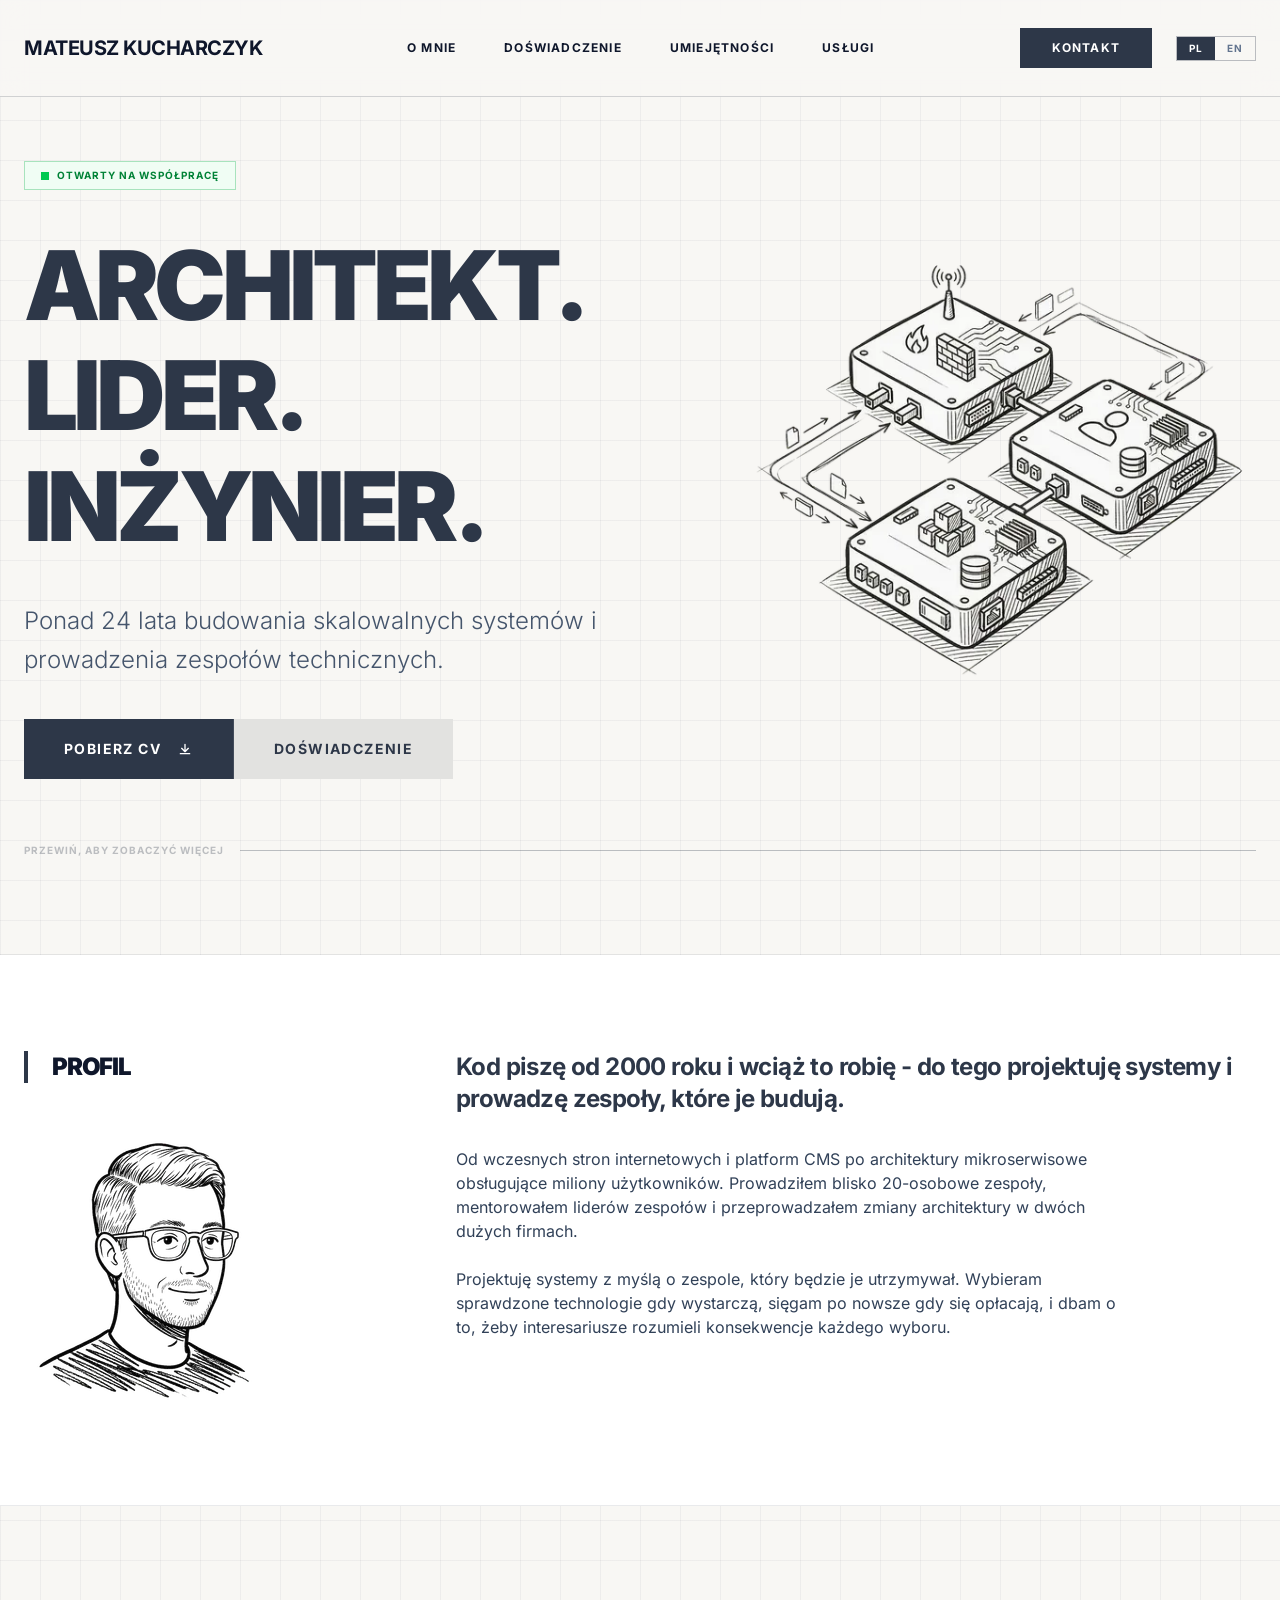
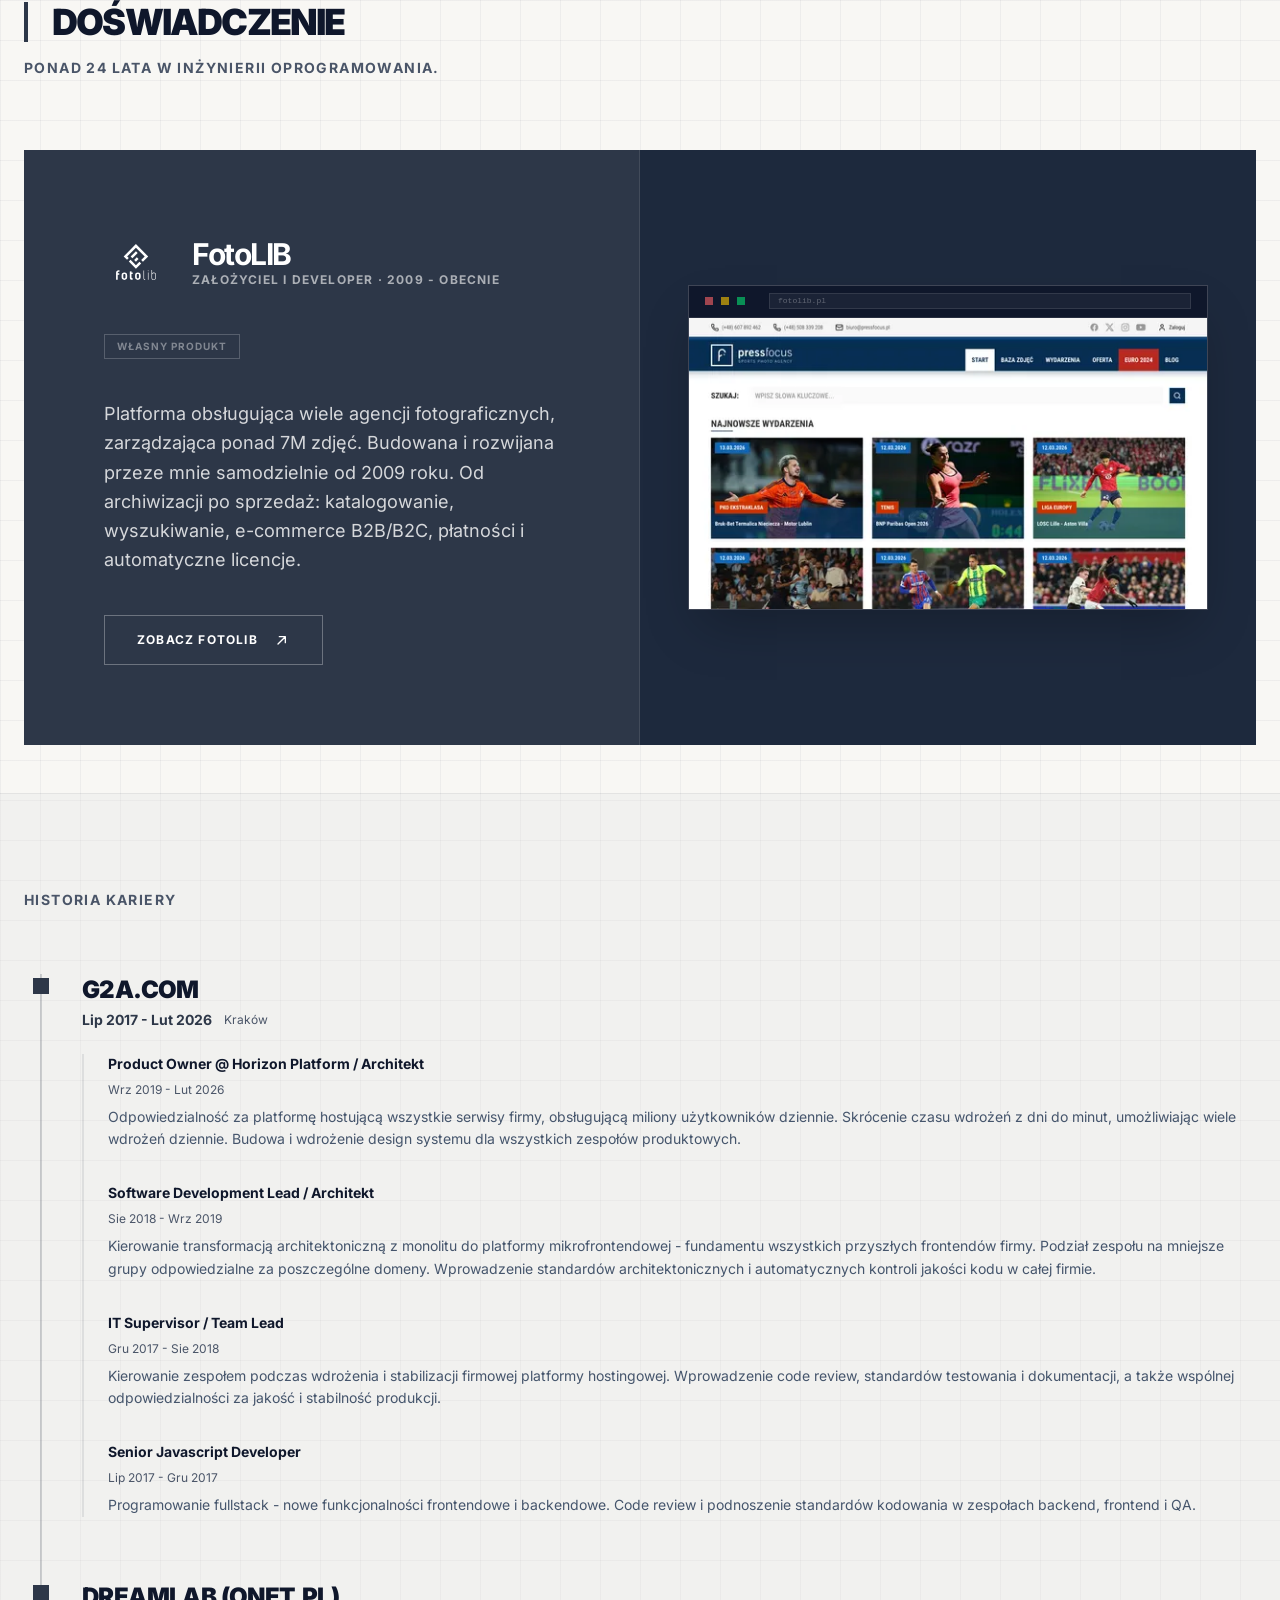
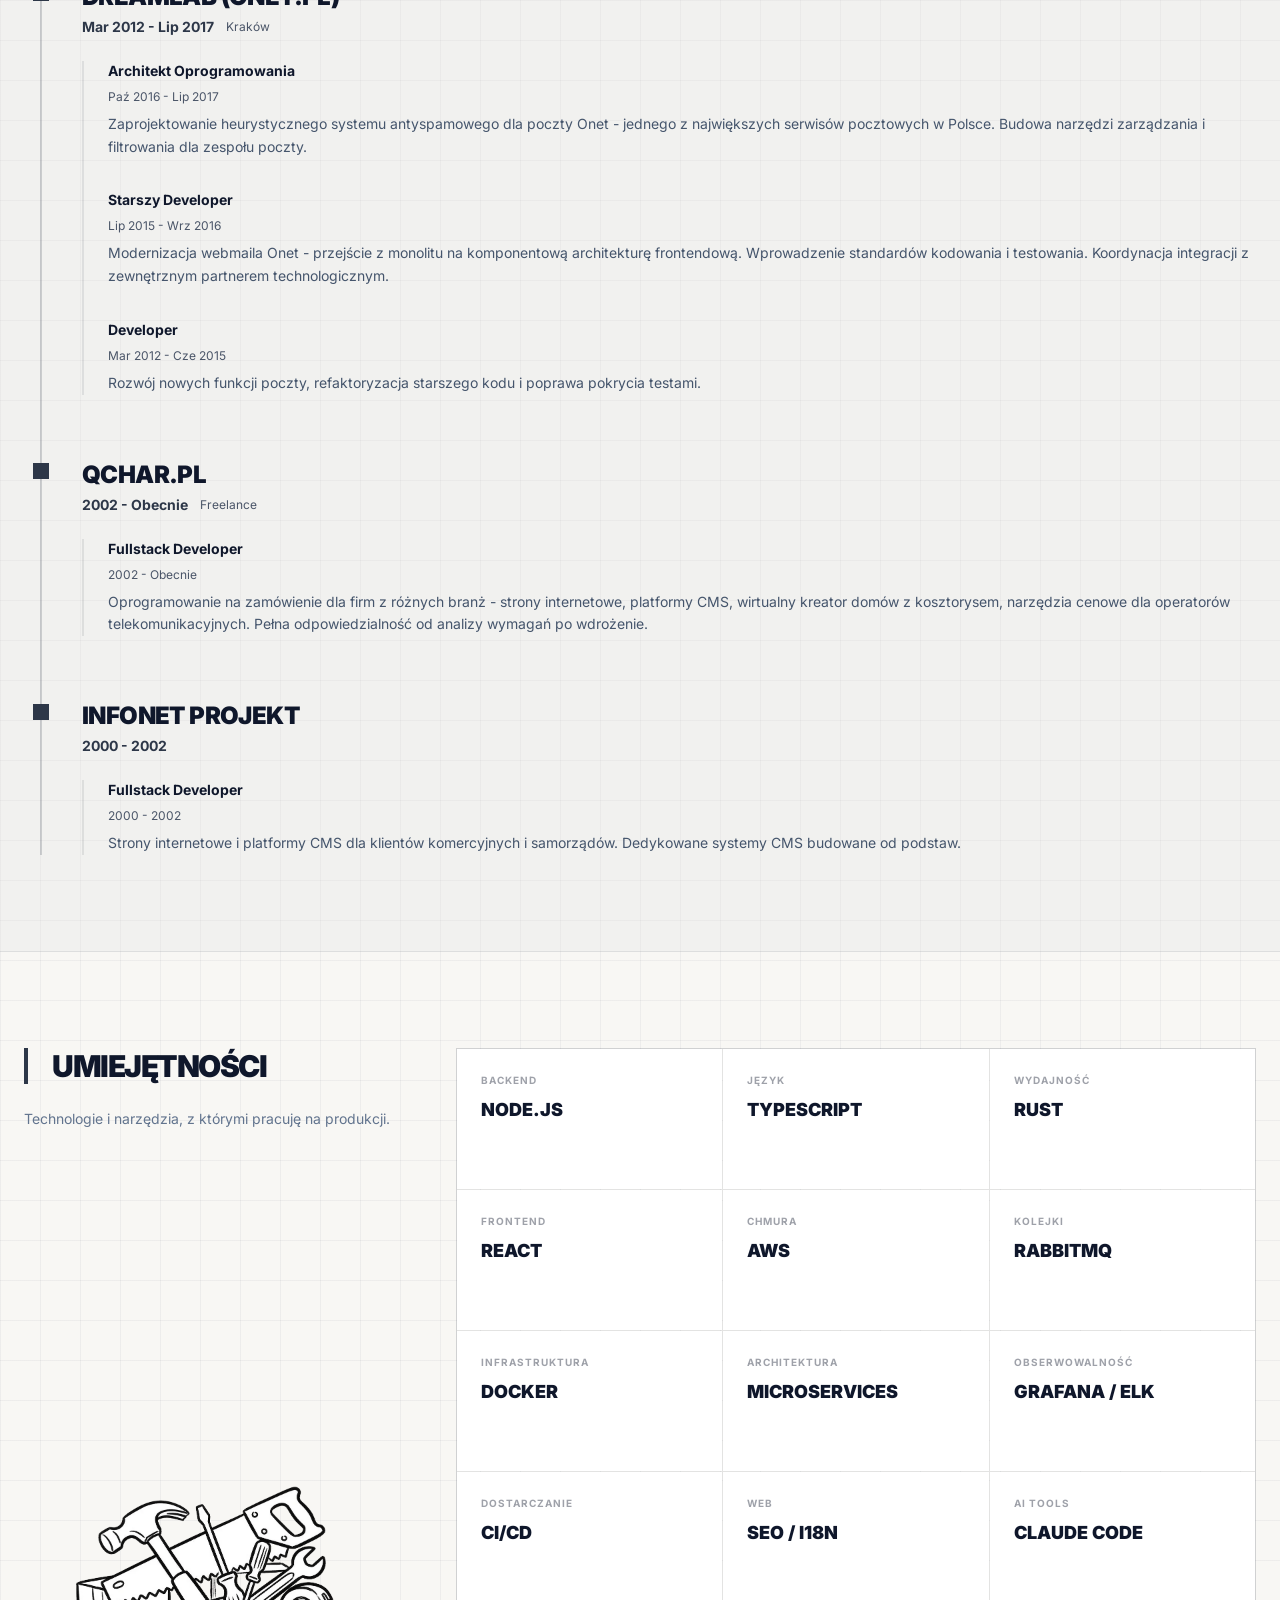
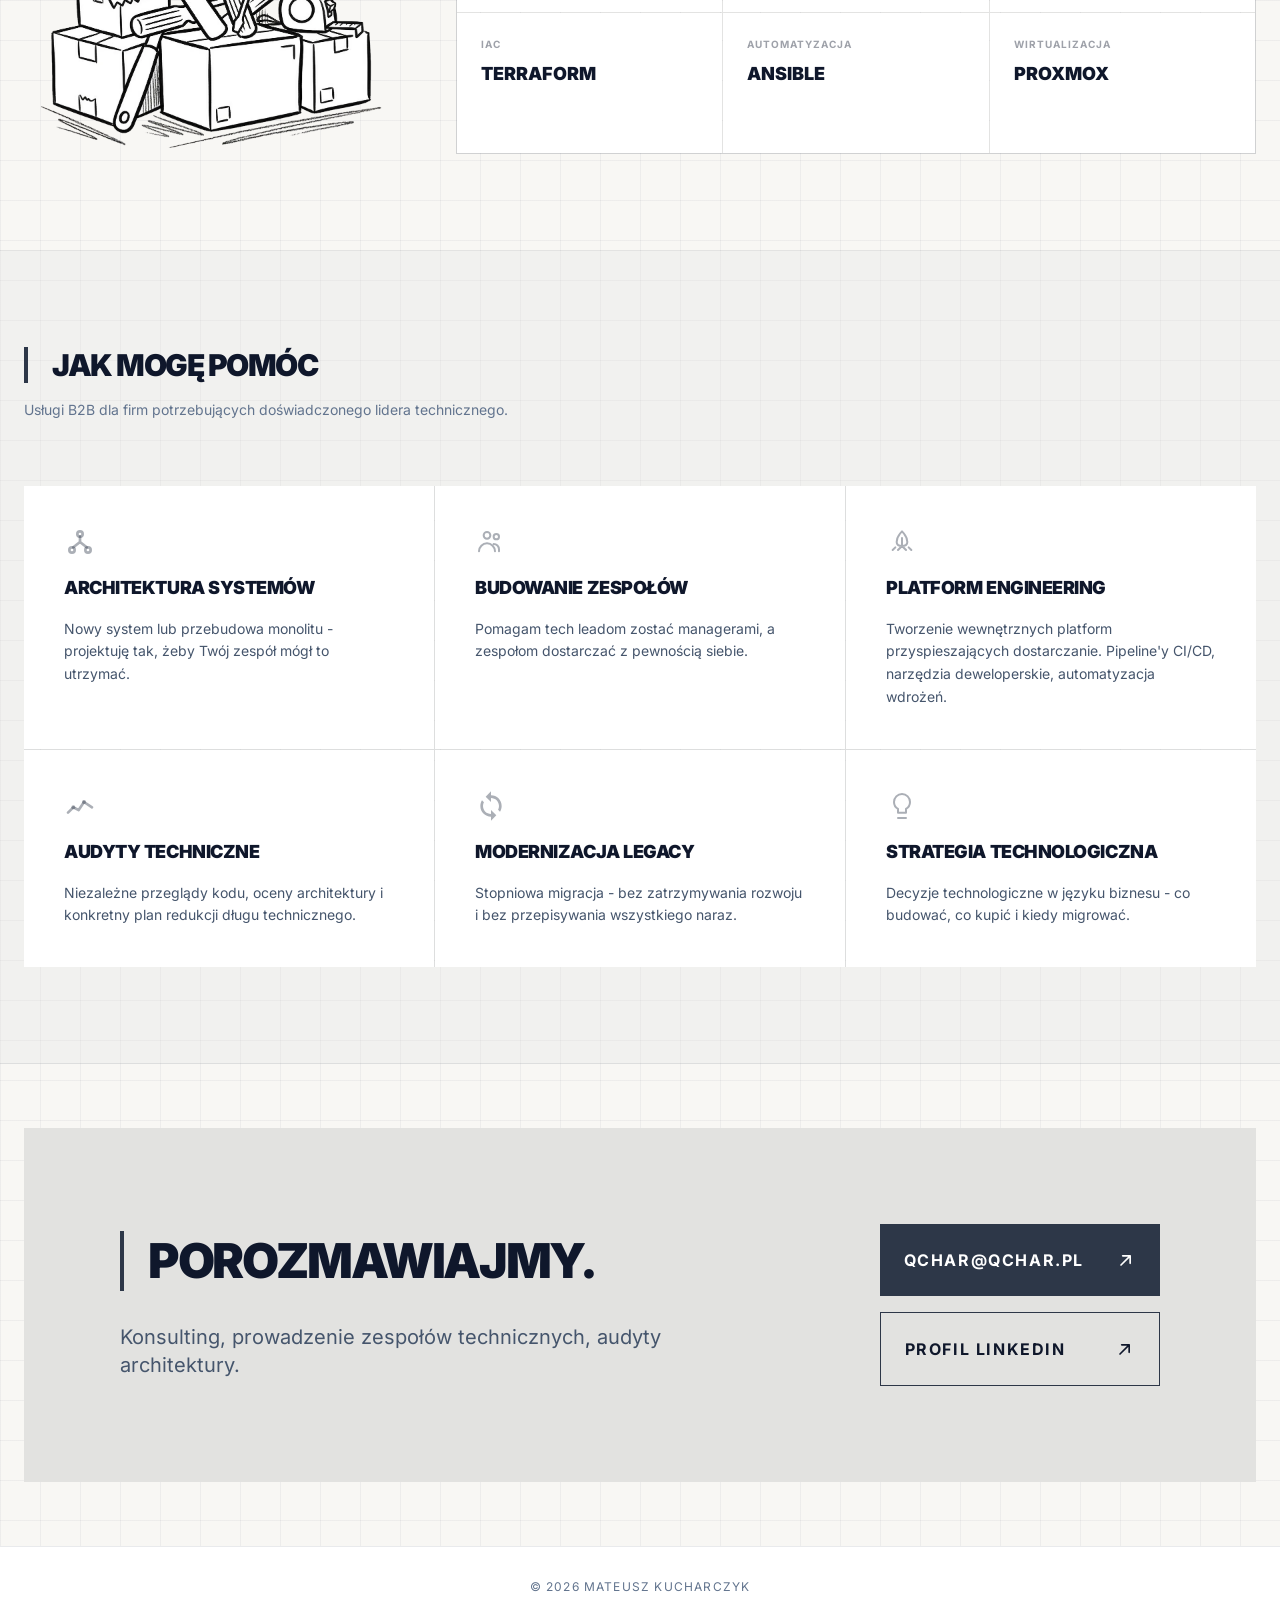
==== commit 3f7a3651: "version: 2026-03-16 qchar/www.qchar.pl@b3a534de64a3a23a881aeb73c933c83a2f212cd0" ====
--- a/index.html
+++ b/index.html
@@ -1,4 +1,4 @@
-<!DOCTYPE html><html lang="pl"> <head><meta charset="utf-8"><meta name="viewport" content="width=device-width, initial-scale=1.0"><title>Mateusz Kucharczyk - Architekt Oprogramowania, Lider, Inżynier</title><meta name="description" content="Architekt oprogramowania, lider zespołów i product owner z ponad 24-letnim doświadczeniem. Konsultant B2B z Krakowa."><meta name="author" content="Mateusz Kucharczyk"><meta name="robots" content="index, follow"><meta name="theme-color" content="#2d3748"><meta name="color-scheme" content="light"><meta name="geo.region" content="PL-MA"><meta name="geo.placename" content="Kraków"><meta name="geo.position" content="50.0647;19.9450"><meta name="ICBM" content="50.0647, 19.9450"><link rel="icon" href="/favicon.ico" sizes="32x32"><link rel="icon" type="image/png" href="/favicon-32.png" sizes="32x32"><link rel="apple-touch-icon" href="/apple-touch-icon.png"><link rel="manifest" href="/site.webmanifest"><link rel="canonical" href="https://qchar.pl/"><link rel="alternate" hreflang="pl" href="https://qchar.pl/"><link rel="alternate" hreflang="en" href="https://qchar.pl/en/"><link rel="alternate" hreflang="x-default" href="https://qchar.pl/"><meta property="og:title" content="Mateusz Kucharczyk - Architekt Oprogramowania, Lider, Inżynier"><meta property="og:description" content="Architekt oprogramowania, lider zespołów i product owner z ponad 24-letnim doświadczeniem. Konsultant B2B z Krakowa."><meta property="og:type" content="website"><meta property="og:url" content="https://qchar.pl/"><meta property="og:image" content="https://qchar.pl/og-image.png"><meta property="og:image:width" content="1200"><meta property="og:image:height" content="630"><meta property="og:image:alt" content="Mateusz Kucharczyk - Software Architect"><meta property="og:locale" content="pl_PL"><meta property="og:locale:alternate" content="en_US"><meta property="og:site_name" content="Mateusz Kucharczyk"><meta name="twitter:card" content="summary_large_image"><meta name="twitter:title" content="Mateusz Kucharczyk - Architekt Oprogramowania, Lider, Inżynier"><meta name="twitter:description" content="Architekt oprogramowania, lider zespołów i product owner z ponad 24-letnim doświadczeniem. Konsultant B2B z Krakowa."><meta name="twitter:image" content="https://qchar.pl/og-image.png"><meta name="twitter:image:alt" content="Mateusz Kucharczyk - Software Architect"><script type="application/ld+json">{"@context":"https://schema.org","@type":"Person","@id":"https://qchar.pl/#person","name":"Mateusz Kucharczyk","url":"https://qchar.pl","image":"https://qchar.pl/me.png","jobTitle":"Software Architect","description":"Architekt oprogramowania, lider zespołów i product owner z ponad 24-letnim doświadczeniem. Konsultant B2B z Krakowa.","email":"qchar@qchar.pl","address":{"@type":"PostalAddress","addressLocality":"Kraków","addressRegion":"Małopolskie","addressCountry":"PL"},"sameAs":["https://www.linkedin.com/in/mateusz-kucharczyk-040a4a22/"],"knowsAbout":["Software Architecture","Team Leadership","Node.js","TypeScript","Rust","React","AWS","Docker","Microservices"],"alumniOf":{"@type":"EducationalOrganization","name":"The Silesian University of Technology"}}</script><script type="application/ld+json">{"@context":"https://schema.org","@type":"ProfessionalService","name":"Mateusz Kucharczyk - Software Architecture Consulting","url":"https://qchar.pl","description":"Architekt oprogramowania, lider zespołów i product owner z ponad 24-letnim doświadczeniem. Konsultant B2B z Krakowa.","provider":{"@type":"Person","@id":"https://qchar.pl/#person"},"areaServed":["Poland","Europe"],"address":{"@type":"PostalAddress","addressLocality":"Kraków","addressRegion":"Małopolskie","addressCountry":"PL"},"hasOfferCatalog":{"@type":"OfferCatalog","name":"Services","itemListElement":[{"@type":"Offer","itemOffered":{"@type":"Service","name":"Architektura systemów"}},{"@type":"Offer","itemOffered":{"@type":"Service","name":"Budowanie zespołów"}},{"@type":"Offer","itemOffered":{"@type":"Service","name":"Platform Engineering"}},{"@type":"Offer","itemOffered":{"@type":"Service","name":"Audyty techniczne"}},{"@type":"Offer","itemOffered":{"@type":"Service","name":"Modernizacja legacy"}},{"@type":"Offer","itemOffered":{"@type":"Service","name":"Strategia technologiczna"}}]}}</script><script type="application/ld+json">{"@context":"https://schema.org","@type":"WebSite","name":"Mateusz Kucharczyk","url":"https://qchar.pl","inLanguage":["pl","en"],"author":{"@type":"Person","@id":"https://qchar.pl/#person"}}</script><style>@layer properties{@supports (((-webkit-hyphens:none)) and (not (margin-trim:inline))) or ((-moz-orient:inline) and (not (color:rgb(from red r g b)))){*,:before,:after,::backdrop{--tw-translate-x:0;--tw-translate-y:0;--tw-translate-z:0;--tw-space-y-reverse:0;--tw-border-style:solid;--tw-leading:initial;--tw-font-weight:initial;--tw-tracking:initial;--tw-shadow:0 0 #0000;--tw-shadow-color:initial;--tw-shadow-alpha:100%;--tw-inset-shadow:0 0 #0000;--tw-inset-shadow-color:initial;--tw-inset-shadow-alpha:100%;--tw-ring-color:initial;--tw-ring-shadow:0 0 #0000;--tw-inset-ring-color:initial;--tw-inset-ring-shadow:0 0 #0000;--tw-ring-inset:initial;--tw-ring-offset-width:0px;--tw-ring-offset-color:#fff;--tw-ring-offset-shadow:0 0 #0000;--tw-blur:initial;--tw-brightness:initial;--tw-contrast:initial;--tw-grayscale:initial;--tw-hue-rotate:initial;--tw-invert:initial;--tw-opacity:initial;--tw-saturate:initial;--tw-sepia:initial;--tw-drop-shadow:initial;--tw-drop-shadow-color:initial;--tw-drop-shadow-alpha:100%;--tw-drop-shadow-size:initial;--tw-backdrop-blur:initial;--tw-backdrop-brightness:initial;--tw-backdrop-contrast:initial;--tw-backdrop-grayscale:initial;--tw-backdrop-hue-rotate:initial;--tw-backdrop-invert:initial;--tw-backdrop-opacity:initial;--tw-backdrop-saturate:initial;--tw-backdrop-sepia:initial;--tw-duration:initial;--tw-ease:initial}}}@font-face{font-family:Inter;font-style:normal;font-display:swap;font-weight:300;src:url(/_astro/inter-cyrillic-ext-300-normal.CgCALhwJ.woff2)format("woff2"),url(/_astro/inter-cyrillic-ext-300-normal.RId2JxDB.woff)format("woff");unicode-range:U+460-52F,U+1C80-1C8A,U+20B4,U+2DE0-2DFF,U+A640-A69F,U+FE2E-FE2F}@font-face{font-family:Inter;font-style:normal;font-display:swap;font-weight:300;src:url(/_astro/inter-cyrillic-300-normal.BnqRxXuy.woff2)format("woff2"),url(/_astro/inter-cyrillic-300-normal.LR1W_oT8.woff)format("woff");unicode-range:U+301,U+400-45F,U+490-491,U+4B0-4B1,U+2116}@font-face{font-family:Inter;font-style:normal;font-display:swap;font-weight:300;src:url(/_astro/inter-greek-ext-300-normal.l2DDyC6M.woff2)format("woff2"),url(/_astro/inter-greek-ext-300-normal.DLbbeei1.woff)format("woff");unicode-range:U+1F??}@font-face{font-family:Inter;font-style:normal;font-display:swap;font-weight:300;src:url(/_astro/inter-greek-300-normal.DmGD3g_f.woff2)format("woff2"),url(/_astro/inter-greek-300-normal.BrhSP0vQ.woff)format("woff");unicode-range:U+370-377,U+37A-37F,U+384-38A,U+38C,U+38E-3A1,U+3A3-3FF}@font-face{font-family:Inter;font-style:normal;font-display:swap;font-weight:300;src:url(/_astro/inter-vietnamese-300-normal.Bdr24Bqb.woff2)format("woff2"),url(/_astro/inter-vietnamese-300-normal.DDGmYYdT.woff)format("woff");unicode-range:U+102-103,U+110-111,U+128-129,U+168-169,U+1A0-1A1,U+1AF-1B0,U+300-301,U+303-304,U+308-309,U+323,U+329,U+1EA0-1EF9,U+20AB}@font-face{font-family:Inter;font-style:normal;font-display:swap;font-weight:300;src:url(/_astro/inter-latin-ext-300-normal.CPgO9Ksf.woff2)format("woff2"),url(/_astro/inter-latin-ext-300-normal.Dp1L8vcn.woff)format("woff");unicode-range:U+100-2BA,U+2BD-2C5,U+2C7-2CC,U+2CE-2D7,U+2DD-2FF,U+304,U+308,U+329,U+1D00-1DBF,U+1E00-1E9F,U+1EF2-1EFF,U+2020,U+20A0-20AB,U+20AD-20C0,U+2113,U+2C60-2C7F,U+A720-A7FF}@font-face{font-family:Inter;font-style:normal;font-display:swap;font-weight:300;src:url(/_astro/inter-latin-300-normal.BVlfKGgI.woff2)format("woff2"),url(/_astro/inter-latin-300-normal.i8F0SvXL.woff)format("woff");unicode-range:U+??,U+131,U+152-153,U+2BB-2BC,U+2C6,U+2DA,U+2DC,U+304,U+308,U+329,U+2000-206F,U+20AC,U+2122,U+2191,U+2193,U+2212,U+2215,U+FEFF,U+FFFD}@font-face{font-family:Inter;font-style:normal;font-display:swap;font-weight:400;src:url(/_astro/inter-cyrillic-ext-400-normal.BQZuk6qB.woff2)format("woff2"),url(/_astro/inter-cyrillic-ext-400-normal.DQukG94-.woff)format("woff");unicode-range:U+460-52F,U+1C80-1C8A,U+20B4,U+2DE0-2DFF,U+A640-A69F,U+FE2E-FE2F}@font-face{font-family:Inter;font-style:normal;font-display:swap;font-weight:400;src:url(/_astro/inter-cyrillic-400-normal.obahsSVq.woff2)format("woff2"),url(/_astro/inter-cyrillic-400-normal.HOLc17fK.woff)format("woff");unicode-range:U+301,U+400-45F,U+490-491,U+4B0-4B1,U+2116}@font-face{font-family:Inter;font-style:normal;font-display:swap;font-weight:400;src:url(/_astro/inter-greek-ext-400-normal.DGGRlc-M.woff2)format("woff2"),url(/_astro/inter-greek-ext-400-normal.KugGGMne.woff)format("woff");unicode-range:U+1F??}@font-face{font-family:Inter;font-style:normal;font-display:swap;font-weight:400;src:url(/_astro/inter-greek-400-normal.B4URO6DV.woff2)format("woff2"),url(/_astro/inter-greek-400-normal.q2sYcFCs.woff)format("woff");unicode-range:U+370-377,U+37A-37F,U+384-38A,U+38C,U+38E-3A1,U+3A3-3FF}@font-face{font-family:Inter;font-style:normal;font-display:swap;font-weight:400;src:url(/_astro/inter-vietnamese-400-normal.DMkecbls.woff2)format("woff2"),url(/_astro/inter-vietnamese-400-normal.Bbgyi5SW.woff)format("woff");unicode-range:U+102-103,U+110-111,U+128-129,U+168-169,U+1A0-1A1,U+1AF-1B0,U+300-301,U+303-304,U+308-309,U+323,U+329,U+1EA0-1EF9,U+20AB}@font-face{font-family:Inter;font-style:normal;font-display:swap;font-weight:400;src:url(/_astro/inter-latin-ext-400-normal.C1nco2VV.woff2)format("woff2"),url(/_astro/inter-latin-ext-400-normal.77YHD8bZ.woff)format("woff");unicode-range:U+100-2BA,U+2BD-2C5,U+2C7-2CC,U+2CE-2D7,U+2DD-2FF,U+304,U+308,U+329,U+1D00-1DBF,U+1E00-1E9F,U+1EF2-1EFF,U+2020,U+20A0-20AB,U+20AD-20C0,U+2113,U+2C60-2C7F,U+A720-A7FF}@font-face{font-family:Inter;font-style:normal;font-display:swap;font-weight:400;src:url(/_astro/inter-latin-400-normal.C38fXH4l.woff2)format("woff2"),url(/_astro/inter-latin-400-normal.CyCys3Eg.woff)format("woff");unicode-range:U+??,U+131,U+152-153,U+2BB-2BC,U+2C6,U+2DA,U+2DC,U+304,U+308,U+329,U+2000-206F,U+20AC,U+2122,U+2191,U+2193,U+2212,U+2215,U+FEFF,U+FFFD}@font-face{font-family:Inter;font-style:normal;font-display:swap;font-weight:500;src:url(/_astro/inter-cyrillic-ext-500-normal.B0yAr1jD.woff2)format("woff2"),url(/_astro/inter-cyrillic-ext-500-normal.BmqWE9Dz.woff)format("woff");unicode-range:U+460-52F,U+1C80-1C8A,U+20B4,U+2DE0-2DFF,U+A640-A69F,U+FE2E-FE2F}@font-face{font-family:Inter;font-style:normal;font-display:swap;font-weight:500;src:url(/_astro/inter-cyrillic-500-normal.BasfLYem.woff2)format("woff2"),url(/_astro/inter-cyrillic-500-normal.CxZf_p3X.woff)format("woff");unicode-range:U+301,U+400-45F,U+490-491,U+4B0-4B1,U+2116}@font-face{font-family:Inter;font-style:normal;font-display:swap;font-weight:500;src:url(/_astro/inter-greek-ext-500-normal.C4iEst2y.woff2)format("woff2"),url(/_astro/inter-greek-ext-500-normal.2j5mBUwD.woff)format("woff");unicode-range:U+1F??}@font-face{font-family:Inter;font-style:normal;font-display:swap;font-weight:500;src:url(/_astro/inter-greek-500-normal.BIZE56-Y.woff2)format("woff2"),url(/_astro/inter-greek-500-normal.Xzm54t5V.woff)format("woff");unicode-range:U+370-377,U+37A-37F,U+384-38A,U+38C,U+38E-3A1,U+3A3-3FF}@font-face{font-family:Inter;font-style:normal;font-display:swap;font-weight:500;src:url(/_astro/inter-vietnamese-500-normal.DOriooB6.woff2)format("woff2"),url(/_astro/inter-vietnamese-500-normal.mJboJaSs.woff)format("woff");unicode-range:U+102-103,U+110-111,U+128-129,U+168-169,U+1A0-1A1,U+1AF-1B0,U+300-301,U+303-304,U+308-309,U+323,U+329,U+1EA0-1EF9,U+20AB}@font-face{font-family:Inter;font-style:normal;font-display:swap;font-weight:500;src:url(/_astro/inter-latin-ext-500-normal.CV4jyFjo.woff2)format("woff2"),url(/_astro/inter-latin-ext-500-normal.BxGbmqWO.woff)format("woff");unicode-range:U+100-2BA,U+2BD-2C5,U+2C7-2CC,U+2CE-2D7,U+2DD-2FF,U+304,U+308,U+329,U+1D00-1DBF,U+1E00-1E9F,U+1EF2-1EFF,U+2020,U+20A0-20AB,U+20AD-20C0,U+2113,U+2C60-2C7F,U+A720-A7FF}@font-face{font-family:Inter;font-style:normal;font-display:swap;font-weight:500;src:url(/_astro/inter-latin-500-normal.Cerq10X2.woff2)format("woff2"),url(/_astro/inter-latin-500-normal.BL9OpVg8.woff)format("woff");unicode-range:U+??,U+131,U+152-153,U+2BB-2BC,U+2C6,U+2DA,U+2DC,U+304,U+308,U+329,U+2000-206F,U+20AC,U+2122,U+2191,U+2193,U+2212,U+2215,U+FEFF,U+FFFD}@font-face{font-family:Inter;font-style:normal;font-display:swap;font-weight:600;src:url(/_astro/inter-cyrillic-ext-600-normal.Dfes3d0z.woff2)format("woff2"),url(/_astro/inter-cyrillic-ext-600-normal.Bcila6Z-.woff)format("woff");unicode-range:U+460-52F,U+1C80-1C8A,U+20B4,U+2DE0-2DFF,U+A640-A69F,U+FE2E-FE2F}@font-face{font-family:Inter;font-style:normal;font-display:swap;font-weight:600;src:url(/_astro/inter-cyrillic-600-normal.CWCymEST.woff2)format("woff2"),url(/_astro/inter-cyrillic-600-normal.4D_pXhcN.woff)format("woff");unicode-range:U+301,U+400-45F,U+490-491,U+4B0-4B1,U+2116}@font-face{font-family:Inter;font-style:normal;font-display:swap;font-weight:600;src:url(/_astro/inter-greek-ext-600-normal.DRtmH8MT.woff2)format("woff2"),url(/_astro/inter-greek-ext-600-normal.B8X0CLgF.woff)format("woff");unicode-range:U+1F??}@font-face{font-family:Inter;font-style:normal;font-display:swap;font-weight:600;src:url(/_astro/inter-greek-600-normal.plRanbMR.woff2)format("woff2"),url(/_astro/inter-greek-600-normal.BZpKdvQh.woff)format("woff");unicode-range:U+370-377,U+37A-37F,U+384-38A,U+38C,U+38E-3A1,U+3A3-3FF}@font-face{font-family:Inter;font-style:normal;font-display:swap;font-weight:600;src:url(/_astro/inter-vietnamese-600-normal.Cc8MFFhd.woff2)format("woff2"),url(/_astro/inter-vietnamese-600-normal.BuLX-rYi.woff)format("woff");unicode-range:U+102-103,U+110-111,U+128-129,U+168-169,U+1A0-1A1,U+1AF-1B0,U+300-301,U+303-304,U+308-309,U+323,U+329,U+1EA0-1EF9,U+20AB}@font-face{font-family:Inter;font-style:normal;font-display:swap;font-weight:600;src:url(/_astro/inter-latin-ext-600-normal.D2bJ5OIk.woff2)format("woff2"),url(/_astro/inter-latin-ext-600-normal.CIVaiw4L.woff)format("woff");unicode-range:U+100-2BA,U+2BD-2C5,U+2C7-2CC,U+2CE-2D7,U+2DD-2FF,U+304,U+308,U+329,U+1D00-1DBF,U+1E00-1E9F,U+1EF2-1EFF,U+2020,U+20A0-20AB,U+20AD-20C0,U+2113,U+2C60-2C7F,U+A720-A7FF}@font-face{font-family:Inter;font-style:normal;font-display:swap;font-weight:600;src:url(/_astro/inter-latin-600-normal.LgqL8muc.woff2)format("woff2"),url(/_astro/inter-latin-600-normal.CiBQ2DWP.woff)format("woff");unicode-range:U+??,U+131,U+152-153,U+2BB-2BC,U+2C6,U+2DA,U+2DC,U+304,U+308,U+329,U+2000-206F,U+20AC,U+2122,U+2191,U+2193,U+2212,U+2215,U+FEFF,U+FFFD}@font-face{font-family:Inter;font-style:normal;font-display:swap;font-weight:700;src:url(/_astro/inter-cyrillic-ext-700-normal.BjwYoWNd.woff2)format("woff2"),url(/_astro/inter-cyrillic-ext-700-normal.LO58E6JB.woff)format("woff");unicode-range:U+460-52F,U+1C80-1C8A,U+20B4,U+2DE0-2DFF,U+A640-A69F,U+FE2E-FE2F}@font-face{font-family:Inter;font-style:normal;font-display:swap;font-weight:700;src:url(/_astro/inter-cyrillic-700-normal.CjBOestx.woff2)format("woff2"),url(/_astro/inter-cyrillic-700-normal.DrXBdSj3.woff)format("woff");unicode-range:U+301,U+400-45F,U+490-491,U+4B0-4B1,U+2116}@font-face{font-family:Inter;font-style:normal;font-display:swap;font-weight:700;src:url(/_astro/inter-greek-ext-700-normal.qfdV9bQt.woff2)format("woff2"),url(/_astro/inter-greek-ext-700-normal.BoQ6DsYi.woff)format("woff");unicode-range:U+1F??}@font-face{font-family:Inter;font-style:normal;font-display:swap;font-weight:700;src:url(/_astro/inter-greek-700-normal.C3JjAnD8.woff2)format("woff2"),url(/_astro/inter-greek-700-normal.BUv2fZ6O.woff)format("woff");unicode-range:U+370-377,U+37A-37F,U+384-38A,U+38C,U+38E-3A1,U+3A3-3FF}@font-face{font-family:Inter;font-style:normal;font-display:swap;font-weight:700;src:url(/_astro/inter-vietnamese-700-normal.DlLaEgI2.woff2)format("woff2"),url(/_astro/inter-vietnamese-700-normal.BZaoP0fm.woff)format("woff");unicode-range:U+102-103,U+110-111,U+128-129,U+168-169,U+1A0-1A1,U+1AF-1B0,U+300-301,U+303-304,U+308-309,U+323,U+329,U+1EA0-1EF9,U+20AB}@font-face{font-family:Inter;font-style:normal;font-display:swap;font-weight:700;src:url(/_astro/inter-latin-ext-700-normal.Ca8adRJv.woff2)format("woff2"),url(/_astro/inter-latin-ext-700-normal.TidjK2hL.woff)format("woff");unicode-range:U+100-2BA,U+2BD-2C5,U+2C7-2CC,U+2CE-2D7,U+2DD-2FF,U+304,U+308,U+329,U+1D00-1DBF,U+1E00-1E9F,U+1EF2-1EFF,U+2020,U+20A0-20AB,U+20AD-20C0,U+2113,U+2C60-2C7F,U+A720-A7FF}@font-face{font-family:Inter;font-style:normal;font-display:swap;font-weight:700;src:url(/_astro/inter-latin-700-normal.Yt3aPRUw.woff2)format("woff2"),url(/_astro/inter-latin-700-normal.BLAVimhd.woff)format("woff");unicode-range:U+??,U+131,U+152-153,U+2BB-2BC,U+2C6,U+2DA,U+2DC,U+304,U+308,U+329,U+2000-206F,U+20AC,U+2122,U+2191,U+2193,U+2212,U+2215,U+FEFF,U+FFFD}@font-face{font-family:Inter;font-style:normal;font-display:swap;font-weight:800;src:url(/_astro/inter-cyrillic-ext-800-normal.BZOjs1Xv.woff2)format("woff2"),url(/_astro/inter-cyrillic-ext-800-normal.Ca-gJeZY.woff)format("woff");unicode-range:U+460-52F,U+1C80-1C8A,U+20B4,U+2DE0-2DFF,U+A640-A69F,U+FE2E-FE2F}@font-face{font-family:Inter;font-style:normal;font-display:swap;font-weight:800;src:url(/_astro/inter-cyrillic-800-normal.C7MGvYyJ.woff2)format("woff2"),url(/_astro/inter-cyrillic-800-normal.CCHyn08d.woff)format("woff");unicode-range:U+301,U+400-45F,U+490-491,U+4B0-4B1,U+2116}@font-face{font-family:Inter;font-style:normal;font-display:swap;font-weight:800;src:url(/_astro/inter-greek-ext-800-normal.B--PVpEC.woff2)format("woff2"),url(/_astro/inter-greek-ext-800-normal.DUe57HfS.woff)format("woff");unicode-range:U+1F??}@font-face{font-family:Inter;font-style:normal;font-display:swap;font-weight:800;src:url(/_astro/inter-greek-800-normal.CLIouy3y.woff2)format("woff2"),url(/_astro/inter-greek-800-normal.BU00tryP.woff)format("woff");unicode-range:U+370-377,U+37A-37F,U+384-38A,U+38C,U+38E-3A1,U+3A3-3FF}@font-face{font-family:Inter;font-style:normal;font-display:swap;font-weight:800;src:url(/_astro/inter-vietnamese-800-normal.Cm7tD1pz.woff2)format("woff2"),url(/_astro/inter-vietnamese-800-normal.DDlpr_Ee.woff)format("woff");unicode-range:U+102-103,U+110-111,U+128-129,U+168-169,U+1A0-1A1,U+1AF-1B0,U+300-301,U+303-304,U+308-309,U+323,U+329,U+1EA0-1EF9,U+20AB}@font-face{font-family:Inter;font-style:normal;font-display:swap;font-weight:800;src:url(/_astro/inter-latin-ext-800-normal.DZJjya6U.woff2)format("woff2"),url(/_astro/inter-latin-ext-800-normal.BOMpwxm3.woff)format("woff");unicode-range:U+100-2BA,U+2BD-2C5,U+2C7-2CC,U+2CE-2D7,U+2DD-2FF,U+304,U+308,U+329,U+1D00-1DBF,U+1E00-1E9F,U+1EF2-1EFF,U+2020,U+20A0-20AB,U+20AD-20C0,U+2113,U+2C60-2C7F,U+A720-A7FF}@font-face{font-family:Inter;font-style:normal;font-display:swap;font-weight:800;src:url(/_astro/inter-latin-800-normal.BYj_oED-.woff2)format("woff2"),url(/_astro/inter-latin-800-normal.D1mf63XC.woff)format("woff");unicode-range:U+??,U+131,U+152-153,U+2BB-2BC,U+2C6,U+2DA,U+2DC,U+304,U+308,U+329,U+2000-206F,U+20AC,U+2122,U+2191,U+2193,U+2212,U+2215,U+FEFF,U+FFFD}@font-face{font-family:Inter;font-style:normal;font-display:swap;font-weight:900;src:url(/_astro/inter-cyrillic-ext-900-normal.buRuWz4h.woff2)format("woff2"),url(/_astro/inter-cyrillic-ext-900-normal.BUlv-ou0.woff)format("woff");unicode-range:U+460-52F,U+1C80-1C8A,U+20B4,U+2DE0-2DFF,U+A640-A69F,U+FE2E-FE2F}@font-face{font-family:Inter;font-style:normal;font-display:swap;font-weight:900;src:url(/_astro/inter-cyrillic-900-normal.CjyCg421.woff2)format("woff2"),url(/_astro/inter-cyrillic-900-normal.BAVML7y5.woff)format("woff");unicode-range:U+301,U+400-45F,U+490-491,U+4B0-4B1,U+2116}@font-face{font-family:Inter;font-style:normal;font-display:swap;font-weight:900;src:url(/_astro/inter-greek-ext-900-normal.voj7phVX.woff2)format("woff2"),url(/_astro/inter-greek-ext-900-normal.LVqH4fM3.woff)format("woff");unicode-range:U+1F??}@font-face{font-family:Inter;font-style:normal;font-display:swap;font-weight:900;src:url(/_astro/inter-greek-900-normal.Clii5heL.woff2)format("woff2"),url(/_astro/inter-greek-900-normal.7n5hB3DA.woff)format("woff");unicode-range:U+370-377,U+37A-37F,U+384-38A,U+38C,U+38E-3A1,U+3A3-3FF}@font-face{font-family:Inter;font-style:normal;font-display:swap;font-weight:900;src:url(/_astro/inter-vietnamese-900-normal.C4P836tE.woff2)format("woff2"),url(/_astro/inter-vietnamese-900-normal.DBSPUrC7.woff)format("woff");unicode-range:U+102-103,U+110-111,U+128-129,U+168-169,U+1A0-1A1,U+1AF-1B0,U+300-301,U+303-304,U+308-309,U+323,U+329,U+1EA0-1EF9,U+20AB}@font-face{font-family:Inter;font-style:normal;font-display:swap;font-weight:900;src:url(/_astro/inter-latin-ext-900-normal.ty8Tfvw5.woff2)format("woff2"),url(/_astro/inter-latin-ext-900-normal.DG9wZIMw.woff)format("woff");unicode-range:U+100-2BA,U+2BD-2C5,U+2C7-2CC,U+2CE-2D7,U+2DD-2FF,U+304,U+308,U+329,U+1D00-1DBF,U+1E00-1E9F,U+1EF2-1EFF,U+2020,U+20A0-20AB,U+20AD-20C0,U+2113,U+2C60-2C7F,U+A720-A7FF}@font-face{font-family:Inter;font-style:normal;font-display:swap;font-weight:900;src:url(/_astro/inter-latin-900-normal.D4nM5aha.woff2)format("woff2"),url(/_astro/inter-latin-900-normal.EUCDUbiG.woff)format("woff");unicode-range:U+??,U+131,U+152-153,U+2BB-2BC,U+2C6,U+2DA,U+2DC,U+304,U+308,U+329,U+2000-206F,U+20AC,U+2122,U+2191,U+2193,U+2212,U+2215,U+FEFF,U+FFFD}@layer theme{:root,:host{--font-sans:"Inter", sans-serif;--font-serif:ui-serif, Georgia, Cambria, "Times New Roman", Times, serif;--font-mono:ui-monospace, SFMono-Regular, Menlo, Monaco, Consolas, "Liberation Mono", "Courier New", monospace;--color-red-400:oklch(70.4% .191 22.216);--color-yellow-400:oklch(85.2% .199 91.936);--color-green-50:oklch(98.2% .018 155.826);--color-green-400:oklch(79.2% .209 151.711);--color-green-500:oklch(72.3% .219 149.579);--color-green-600:oklch(62.7% .194 149.214);--color-green-700:oklch(52.7% .154 150.069);--color-slate-300:oklch(86.9% .022 252.894);--color-slate-400:oklch(70.4% .04 256.788);--color-slate-500:oklch(55.4% .046 257.417);--color-slate-600:oklch(44.6% .043 257.281);--color-slate-700:oklch(37.2% .044 257.287);--color-slate-800:oklch(27.9% .041 260.031);--color-slate-900:oklch(20.8% .042 265.755);--color-white:#fff;--spacing:.25rem;--container-sm:24rem;--container-xl:36rem;--container-2xl:42rem;--container-4xl:56rem;--container-7xl:80rem;--text-xs:.75rem;--text-xs--line-height:calc(1 / .75);--text-sm:.875rem;--text-sm--line-height:calc(1.25 / .875);--text-base:1rem;--text-base--line-height: 1.5 ;--text-lg:1.125rem;--text-lg--line-height:calc(1.75 / 1.125);--text-xl:1.25rem;--text-xl--line-height:calc(1.75 / 1.25);--text-2xl:1.5rem;--text-2xl--line-height:calc(2 / 1.5);--text-3xl:1.875rem;--text-3xl--line-height: 1.2 ;--text-4xl:2.25rem;--text-4xl--line-height:calc(2.5 / 2.25);--text-5xl:3rem;--text-5xl--line-height:1;--text-6xl:3.75rem;--text-6xl--line-height:1;--text-8xl:6rem;--text-8xl--line-height:1;--font-weight-light:300;--font-weight-medium:500;--font-weight-bold:700;--font-weight-black:900;--tracking-tighter:-.05em;--tracking-tight:-.025em;--tracking-widest:.1em;--leading-tight:1.25;--leading-snug:1.375;--leading-relaxed:1.625;--radius-xl:.75rem;--ease-in-out:cubic-bezier(.4, 0, .2, 1);--blur-md:12px;--blur-lg:16px;--aspect-video:16 / 9;--default-transition-duration:.15s;--default-transition-timing-function:cubic-bezier(.4, 0, .2, 1);--default-font-family:var(--font-sans);--default-mono-font-family:var(--font-mono);--color-primary:#2d3748;--color-accent:#4a5568;--color-surface:#f8f7f4;--color-surface-alt:#e2e2e0}}@layer base{*,:after,:before,::backdrop{box-sizing:border-box;border:0 solid;margin:0;padding:0}::file-selector-button{box-sizing:border-box;border:0 solid;margin:0;padding:0}html,:host{-webkit-text-size-adjust:100%;tab-size:4;line-height:1.5;font-family:var(--default-font-family,ui-sans-serif, system-ui, sans-serif, "Apple Color Emoji", "Segoe UI Emoji", "Segoe UI Symbol", "Noto Color Emoji");font-feature-settings:var(--default-font-feature-settings,normal);font-variation-settings:var(--default-font-variation-settings,normal);-webkit-tap-highlight-color:transparent}hr{height:0;color:inherit;border-top-width:1px}abbr:where([title]){-webkit-text-decoration:underline dotted;text-decoration:underline dotted}h1,h2,h3,h4,h5,h6{font-size:inherit;font-weight:inherit}a{color:inherit;-webkit-text-decoration:inherit;text-decoration:inherit}b,strong{font-weight:bolder}code,kbd,samp,pre{font-family:var(--default-mono-font-family,ui-monospace, SFMono-Regular, Menlo, Monaco, Consolas, "Liberation Mono", "Courier New", monospace);font-feature-settings:var(--default-mono-font-feature-settings,normal);font-variation-settings:var(--default-mono-font-variation-settings,normal);font-size:1em}small{font-size:80%}sub,sup{vertical-align:baseline;font-size:75%;line-height:0;position:relative}sub{bottom:-.25em}sup{top:-.5em}table{text-indent:0;border-color:inherit;border-collapse:collapse}:-moz-focusring{outline:auto}progress{vertical-align:baseline}summary{display:list-item}ol,ul,menu{list-style:none}img,svg,video,canvas,audio,iframe,embed,object{vertical-align:middle;display:block}img,video{max-width:100%;height:auto}button,input,select,optgroup,textarea{font:inherit;font-feature-settings:inherit;font-variation-settings:inherit;letter-spacing:inherit;color:inherit;opacity:1;background-color:#0000;border-radius:0}::file-selector-button{font:inherit;font-feature-settings:inherit;font-variation-settings:inherit;letter-spacing:inherit;color:inherit;opacity:1;background-color:#0000;border-radius:0}:where(select:is([multiple],[size])) optgroup{font-weight:bolder}:where(select:is([multiple],[size])) optgroup option{padding-inline-start:20px}::file-selector-button{margin-inline-end:4px}::placeholder{opacity:1}@supports (not ((-webkit-appearance:-apple-pay-button))) or (contain-intrinsic-size:1px){::placeholder{color:currentColor}@supports (color:color-mix(in lab,red,red)){::placeholder{color:color-mix(in oklab,currentcolor 50%,transparent)}}}textarea{resize:vertical}::-webkit-search-decoration{-webkit-appearance:none}::-webkit-date-and-time-value{min-height:1lh;text-align:inherit}::-webkit-datetime-edit{display:inline-flex}::-webkit-datetime-edit-fields-wrapper{padding:0}::-webkit-datetime-edit{padding-block:0}::-webkit-datetime-edit-year-field{padding-block:0}::-webkit-datetime-edit-month-field{padding-block:0}::-webkit-datetime-edit-day-field{padding-block:0}::-webkit-datetime-edit-hour-field{padding-block:0}::-webkit-datetime-edit-minute-field{padding-block:0}::-webkit-datetime-edit-second-field{padding-block:0}::-webkit-datetime-edit-millisecond-field{padding-block:0}::-webkit-datetime-edit-meridiem-field{padding-block:0}::-webkit-calendar-picker-indicator{line-height:1}:-moz-ui-invalid{box-shadow:none}button,input:where([type=button],[type=reset],[type=submit]){appearance:button}::file-selector-button{appearance:button}::-webkit-inner-spin-button{height:auto}::-webkit-outer-spin-button{height:auto}[hidden]:where(:not([hidden=until-found])){display:none!important}}@layer components;@layer utilities{.visible{visibility:visible}.absolute{position:absolute}.fixed{position:fixed}.relative{position:relative}.static{position:static}.sticky{position:sticky}.inset-0{inset:calc(var(--spacing) * 0)}.top-0{top:calc(var(--spacing) * 0)}.top-1{top:calc(var(--spacing) * 1)}.top-5{top:calc(var(--spacing) * 5)}.right-0{right:calc(var(--spacing) * 0)}.right-6{right:calc(var(--spacing) * 6)}.-left-\[9px\]{left:-9px}.-left-\[51px\]{left:-51px}.z-10{z-index:10}.z-50{z-index:50}.z-\[60\]{z-index:60}.mx-auto{margin-inline:auto}.-mt-32{margin-top:calc(var(--spacing) * -32)}.mt-1{margin-top:calc(var(--spacing) * 1)}.mt-4{margin-top:calc(var(--spacing) * 4)}.mt-6{margin-top:calc(var(--spacing) * 6)}.mt-8{margin-top:calc(var(--spacing) * 8)}.mt-16{margin-top:calc(var(--spacing) * 16)}.-mr-32{margin-right:calc(var(--spacing) * -32)}.mb-2{margin-bottom:calc(var(--spacing) * 2)}.mb-4{margin-bottom:calc(var(--spacing) * 4)}.mb-6{margin-bottom:calc(var(--spacing) * 6)}.mb-8{margin-bottom:calc(var(--spacing) * 8)}.mb-10{margin-bottom:calc(var(--spacing) * 10)}.mb-16{margin-bottom:calc(var(--spacing) * 16)}.mb-20{margin-bottom:calc(var(--spacing) * 20)}.-ml-8{margin-left:calc(var(--spacing) * -8)}.ml-2{margin-left:calc(var(--spacing) * 2)}.ml-4{margin-left:calc(var(--spacing) * 4)}.block{display:block}.flex{display:flex}.grid{display:grid}.hidden{display:none}.inline-block{display:inline-block}.inline-flex{display:inline-flex}.aspect-video{aspect-ratio:var(--aspect-video)}.size-4{width:calc(var(--spacing) * 4);height:calc(var(--spacing) * 4)}.size-8{width:calc(var(--spacing) * 8);height:calc(var(--spacing) * 8)}.h-1{height:calc(var(--spacing) * 1)}.h-2{height:calc(var(--spacing) * 2)}.h-4{height:calc(var(--spacing) * 4)}.h-5{height:calc(var(--spacing) * 5)}.h-8{height:calc(var(--spacing) * 8)}.h-16{height:calc(var(--spacing) * 16)}.h-24{height:calc(var(--spacing) * 24)}.h-64{height:calc(var(--spacing) * 64)}.h-auto{height:auto}.h-full{height:100%}.h-px{height:1px}.min-h-screen{min-height:100vh}.w-2{width:calc(var(--spacing) * 2)}.w-4{width:calc(var(--spacing) * 4)}.w-5{width:calc(var(--spacing) * 5)}.w-8{width:calc(var(--spacing) * 8)}.w-16{width:calc(var(--spacing) * 16)}.w-64{width:calc(var(--spacing) * 64)}.w-fit{width:fit-content}.w-full{width:100%}.max-w-2xl{max-width:var(--container-2xl)}.max-w-4xl{max-width:var(--container-4xl)}.max-w-7xl{max-width:var(--container-7xl)}.max-w-sm{max-width:var(--container-sm)}.max-w-xl{max-width:var(--container-xl)}.flex-1{flex:1}.shrink-0{flex-shrink:0}.flex-grow{flex-grow:1}.translate-y-0{--tw-translate-y:calc(var(--spacing) * 0);translate:var(--tw-translate-x) var(--tw-translate-y)}.cursor-default{cursor:default}.scroll-mt-24{scroll-margin-top:calc(var(--spacing) * 24)}.grid-cols-1{grid-template-columns:repeat(1,minmax(0,1fr))}.grid-cols-2{grid-template-columns:repeat(2,minmax(0,1fr))}.flex-col{flex-direction:column}.items-center{align-items:center}.items-end{align-items:flex-end}.items-start{align-items:flex-start}.justify-between{justify-content:space-between}.justify-center{justify-content:center}.gap-0{gap:calc(var(--spacing) * 0)}.gap-2{gap:calc(var(--spacing) * 2)}.gap-3{gap:calc(var(--spacing) * 3)}.gap-4{gap:calc(var(--spacing) * 4)}.gap-6{gap:calc(var(--spacing) * 6)}.gap-8{gap:calc(var(--spacing) * 8)}.gap-10{gap:calc(var(--spacing) * 10)}.gap-12{gap:calc(var(--spacing) * 12)}.gap-16{gap:calc(var(--spacing) * 16)}.gap-px{gap:1px}:where(.space-y-2>:not(:last-child)){--tw-space-y-reverse:0;margin-block-start:calc(calc(var(--spacing) * 2) * var(--tw-space-y-reverse));margin-block-end:calc(calc(var(--spacing) * 2) * calc(1 - var(--tw-space-y-reverse)))}:where(.space-y-4>:not(:last-child)){--tw-space-y-reverse:0;margin-block-start:calc(calc(var(--spacing) * 4) * var(--tw-space-y-reverse));margin-block-end:calc(calc(var(--spacing) * 4) * calc(1 - var(--tw-space-y-reverse)))}:where(.space-y-6>:not(:last-child)){--tw-space-y-reverse:0;margin-block-start:calc(calc(var(--spacing) * 6) * var(--tw-space-y-reverse));margin-block-end:calc(calc(var(--spacing) * 6) * calc(1 - var(--tw-space-y-reverse)))}:where(.space-y-8>:not(:last-child)){--tw-space-y-reverse:0;margin-block-start:calc(calc(var(--spacing) * 8) * var(--tw-space-y-reverse));margin-block-end:calc(calc(var(--spacing) * 8) * calc(1 - var(--tw-space-y-reverse)))}:where(.space-y-10>:not(:last-child)){--tw-space-y-reverse:0;margin-block-start:calc(calc(var(--spacing) * 10) * var(--tw-space-y-reverse));margin-block-end:calc(calc(var(--spacing) * 10) * calc(1 - var(--tw-space-y-reverse)))}.overflow-hidden{overflow:hidden}.overflow-x-hidden{overflow-x:hidden}.rounded-full{border-radius:3.40282e38px}.rounded-xl{border-radius:var(--radius-xl)}.border{border-style:var(--tw-border-style);border-width:1px}.border-4{border-style:var(--tw-border-style);border-width:4px}.border-t{border-top-style:var(--tw-border-style);border-top-width:1px}.border-t-2{border-top-style:var(--tw-border-style);border-top-width:2px}.border-r-2{border-right-style:var(--tw-border-style);border-right-width:2px}.border-b{border-bottom-style:var(--tw-border-style);border-bottom-width:1px}.border-l{border-left-style:var(--tw-border-style);border-left-width:1px}.border-l-2{border-left-style:var(--tw-border-style);border-left-width:2px}.border-l-4{border-left-style:var(--tw-border-style);border-left-width:4px}.border-green-600\/30{border-color:#00a5444d}@supports (color:color-mix(in lab,red,red)){.border-green-600\/30{border-color:color-mix(in oklab,var(--color-green-600) 30%,transparent)}}.border-primary{border-color:var(--color-primary)}.border-primary\/5{border-color:#2d37480d}@supports (color:color-mix(in lab,red,red)){.border-primary\/5{border-color:color-mix(in oklab,var(--color-primary) 5%,transparent)}}.border-primary\/10{border-color:#2d37481a}@supports (color:color-mix(in lab,red,red)){.border-primary\/10{border-color:color-mix(in oklab,var(--color-primary) 10%,transparent)}}.border-primary\/20{border-color:#2d374833}@supports (color:color-mix(in lab,red,red)){.border-primary\/20{border-color:color-mix(in oklab,var(--color-primary) 20%,transparent)}}.border-primary\/30{border-color:#2d37484d}@supports (color:color-mix(in lab,red,red)){.border-primary\/30{border-color:color-mix(in oklab,var(--color-primary) 30%,transparent)}}.border-slate-700\/50{border-color:#31415880}@supports (color:color-mix(in lab,red,red)){.border-slate-700\/50{border-color:color-mix(in oklab,var(--color-slate-700) 50%,transparent)}}.border-surface{border-color:var(--color-surface)}.border-white{border-color:var(--color-white)}.border-white\/10{border-color:#ffffff1a}@supports (color:color-mix(in lab,red,red)){.border-white\/10{border-color:color-mix(in oklab,var(--color-white) 10%,transparent)}}.border-white\/20{border-color:#fff3}@supports (color:color-mix(in lab,red,red)){.border-white\/20{border-color:color-mix(in oklab,var(--color-white) 20%,transparent)}}.border-white\/30{border-color:#ffffff4d}@supports (color:color-mix(in lab,red,red)){.border-white\/30{border-color:color-mix(in oklab,var(--color-white) 30%,transparent)}}.bg-accent{background-color:var(--color-accent)}.bg-accent\/10{background-color:#4a55681a}@supports (color:color-mix(in lab,red,red)){.bg-accent\/10{background-color:color-mix(in oklab,var(--color-accent) 10%,transparent)}}.bg-current{background-color:currentColor}.bg-green-50{background-color:var(--color-green-50)}.bg-green-400\/60{background-color:#05df7299}@supports (color:color-mix(in lab,red,red)){.bg-green-400\/60{background-color:color-mix(in oklab,var(--color-green-400) 60%,transparent)}}.bg-green-500{background-color:var(--color-green-500)}.bg-primary{background-color:var(--color-primary)}.bg-primary\/10{background-color:#2d37481a}@supports (color:color-mix(in lab,red,red)){.bg-primary\/10{background-color:color-mix(in oklab,var(--color-primary) 10%,transparent)}}.bg-red-400\/60{background-color:#ff656899}@supports (color:color-mix(in lab,red,red)){.bg-red-400\/60{background-color:color-mix(in oklab,var(--color-red-400) 60%,transparent)}}.bg-slate-800{background-color:var(--color-slate-800)}.bg-slate-900{background-color:var(--color-slate-900)}.bg-surface{background-color:var(--color-surface)}.bg-surface-alt{background-color:var(--color-surface-alt)}.bg-surface-alt\/30{background-color:#e2e2e04d}@supports (color:color-mix(in lab,red,red)){.bg-surface-alt\/30{background-color:color-mix(in oklab,var(--color-surface-alt) 30%,transparent)}}.bg-surface\/90{background-color:#f8f7f4e6}@supports (color:color-mix(in lab,red,red)){.bg-surface\/90{background-color:color-mix(in oklab,var(--color-surface) 90%,transparent)}}.bg-surface\/95{background-color:#f8f7f4f2}@supports (color:color-mix(in lab,red,red)){.bg-surface\/95{background-color:color-mix(in oklab,var(--color-surface) 95%,transparent)}}.bg-white{background-color:var(--color-white)}.bg-white\/5{background-color:#ffffff0d}@supports (color:color-mix(in lab,red,red)){.bg-white\/5{background-color:color-mix(in oklab,var(--color-white) 5%,transparent)}}.bg-white\/10{background-color:#ffffff1a}@supports (color:color-mix(in lab,red,red)){.bg-white\/10{background-color:color-mix(in oklab,var(--color-white) 10%,transparent)}}.bg-yellow-400\/60{background-color:#fac80099}@supports (color:color-mix(in lab,red,red)){.bg-yellow-400\/60{background-color:color-mix(in oklab,var(--color-yellow-400) 60%,transparent)}}.object-cover{object-fit:cover}.object-top{object-position:top}.p-6{padding:calc(var(--spacing) * 6)}.p-8{padding:calc(var(--spacing) * 8)}.p-10{padding:calc(var(--spacing) * 10)}.p-12{padding:calc(var(--spacing) * 12)}.px-2{padding-inline:calc(var(--spacing) * 2)}.px-3{padding-inline:calc(var(--spacing) * 3)}.px-4{padding-inline:calc(var(--spacing) * 4)}.px-6{padding-inline:calc(var(--spacing) * 6)}.px-8{padding-inline:calc(var(--spacing) * 8)}.px-10{padding-inline:calc(var(--spacing) * 10)}.py-1{padding-block:calc(var(--spacing) * 1)}.py-1\.5{padding-block:calc(var(--spacing) * 1.5)}.py-2{padding-block:calc(var(--spacing) * 2)}.py-3{padding-block:calc(var(--spacing) * 3)}.py-4{padding-block:calc(var(--spacing) * 4)}.py-5{padding-block:calc(var(--spacing) * 5)}.py-8{padding-block:calc(var(--spacing) * 8)}.py-12{padding-block:calc(var(--spacing) * 12)}.pt-6{padding-top:calc(var(--spacing) * 6)}.pt-8{padding-top:calc(var(--spacing) * 8)}.pt-12{padding-top:calc(var(--spacing) * 12)}.pb-6{padding-bottom:calc(var(--spacing) * 6)}.pb-12{padding-bottom:calc(var(--spacing) * 12)}.pb-16{padding-bottom:calc(var(--spacing) * 16)}.pl-6{padding-left:calc(var(--spacing) * 6)}.pl-10{padding-left:calc(var(--spacing) * 10)}.text-center{text-align:center}.text-right{text-align:right}.font-mono{font-family:var(--font-mono)}.font-sans{font-family:var(--font-sans)}.font-serif{font-family:var(--font-serif)}.text-2xl{font-size:var(--text-2xl);line-height:var(--tw-leading,var(--text-2xl--line-height))}.text-3xl{font-size:var(--text-3xl);line-height:var(--tw-leading,var(--text-3xl--line-height))}.text-4xl{font-size:var(--text-4xl);line-height:var(--tw-leading,var(--text-4xl--line-height))}.text-5xl{font-size:var(--text-5xl);line-height:var(--tw-leading,var(--text-5xl--line-height))}.text-6xl{font-size:var(--text-6xl);line-height:var(--tw-leading,var(--text-6xl--line-height))}.text-8xl{font-size:var(--text-8xl);line-height:var(--tw-leading,var(--text-8xl--line-height))}.text-base{font-size:var(--text-base);line-height:var(--tw-leading,var(--text-base--line-height))}.text-lg{font-size:var(--text-lg);line-height:var(--tw-leading,var(--text-lg--line-height))}.text-sm{font-size:var(--text-sm);line-height:var(--tw-leading,var(--text-sm--line-height))}.text-xl{font-size:var(--text-xl);line-height:var(--tw-leading,var(--text-xl--line-height))}.text-xs{font-size:var(--text-xs);line-height:var(--tw-leading,var(--text-xs--line-height))}.text-\[8px\]{font-size:8px}.text-\[10px\]{font-size:10px}.text-\[11px\]{font-size:11px}.leading-\[1\.15\]{--tw-leading:1.15;line-height:1.15}.leading-relaxed{--tw-leading:var(--leading-relaxed);line-height:var(--leading-relaxed)}.leading-snug{--tw-leading:var(--leading-snug);line-height:var(--leading-snug)}.leading-tight{--tw-leading:var(--leading-tight);line-height:var(--leading-tight)}.font-black{--tw-font-weight:var(--font-weight-black);font-weight:var(--font-weight-black)}.font-bold{--tw-font-weight:var(--font-weight-bold);font-weight:var(--font-weight-bold)}.font-light{--tw-font-weight:var(--font-weight-light);font-weight:var(--font-weight-light)}.font-medium{--tw-font-weight:var(--font-weight-medium);font-weight:var(--font-weight-medium)}.tracking-tight{--tw-tracking:var(--tracking-tight);letter-spacing:var(--tracking-tight)}.tracking-tighter{--tw-tracking:var(--tracking-tighter);letter-spacing:var(--tracking-tighter)}.tracking-widest{--tw-tracking:var(--tracking-widest);letter-spacing:var(--tracking-widest)}.text-accent{color:var(--color-accent)}.text-green-700{color:var(--color-green-700)}.text-primary{color:var(--color-primary)}.text-primary\/30{color:#2d37484d}@supports (color:color-mix(in lab,red,red)){.text-primary\/30{color:color-mix(in oklab,var(--color-primary) 30%,transparent)}}.text-primary\/40{color:#2d374866}@supports (color:color-mix(in lab,red,red)){.text-primary\/40{color:color-mix(in oklab,var(--color-primary) 40%,transparent)}}.text-slate-400{color:var(--color-slate-400)}.text-slate-500{color:var(--color-slate-500)}.text-slate-600{color:var(--color-slate-600)}.text-slate-700{color:var(--color-slate-700)}.text-slate-900{color:var(--color-slate-900)}.text-white{color:var(--color-white)}.text-white\/30{color:#ffffff4d}@supports (color:color-mix(in lab,red,red)){.text-white\/30{color:color-mix(in oklab,var(--color-white) 30%,transparent)}}.text-white\/40{color:#fff6}@supports (color:color-mix(in lab,red,red)){.text-white\/40{color:color-mix(in oklab,var(--color-white) 40%,transparent)}}.text-white\/60{color:#fff9}@supports (color:color-mix(in lab,red,red)){.text-white\/60{color:color-mix(in oklab,var(--color-white) 60%,transparent)}}.text-white\/80{color:#fffc}@supports (color:color-mix(in lab,red,red)){.text-white\/80{color:color-mix(in oklab,var(--color-white) 80%,transparent)}}.uppercase{text-transform:uppercase}.italic{font-style:italic}.antialiased{-webkit-font-smoothing:antialiased;-moz-osx-font-smoothing:grayscale}.opacity-20{opacity:.2}.opacity-40{opacity:.4}.opacity-60{opacity:.6}.opacity-100{opacity:1}.shadow-2xl{--tw-shadow:0 25px 50px -12px var(--tw-shadow-color,#00000040);box-shadow:var(--tw-inset-shadow),var(--tw-inset-ring-shadow),var(--tw-ring-offset-shadow),var(--tw-ring-shadow),var(--tw-shadow)}.brightness-0{--tw-brightness:brightness(0%);filter:var(--tw-blur,) var(--tw-brightness,) var(--tw-contrast,) var(--tw-grayscale,) var(--tw-hue-rotate,) var(--tw-invert,) var(--tw-saturate,) var(--tw-sepia,) var(--tw-drop-shadow,)}.invert{--tw-invert:invert(100%);filter:var(--tw-blur,) var(--tw-brightness,) var(--tw-contrast,) var(--tw-grayscale,) var(--tw-hue-rotate,) var(--tw-invert,) var(--tw-saturate,) var(--tw-sepia,) var(--tw-drop-shadow,)}.backdrop-blur-lg{--tw-backdrop-blur:blur(var(--blur-lg));-webkit-backdrop-filter:var(--tw-backdrop-blur,) var(--tw-backdrop-brightness,) var(--tw-backdrop-contrast,) var(--tw-backdrop-grayscale,) var(--tw-backdrop-hue-rotate,) var(--tw-backdrop-invert,) var(--tw-backdrop-opacity,) var(--tw-backdrop-saturate,) var(--tw-backdrop-sepia,);backdrop-filter:var(--tw-backdrop-blur,) var(--tw-backdrop-brightness,) var(--tw-backdrop-contrast,) var(--tw-backdrop-grayscale,) var(--tw-backdrop-hue-rotate,) var(--tw-backdrop-invert,) var(--tw-backdrop-opacity,) var(--tw-backdrop-saturate,) var(--tw-backdrop-sepia,)}.backdrop-blur-md{--tw-backdrop-blur:blur(var(--blur-md));-webkit-backdrop-filter:var(--tw-backdrop-blur,) var(--tw-backdrop-brightness,) var(--tw-backdrop-contrast,) var(--tw-backdrop-grayscale,) var(--tw-backdrop-hue-rotate,) var(--tw-backdrop-invert,) var(--tw-backdrop-opacity,) var(--tw-backdrop-saturate,) var(--tw-backdrop-sepia,);backdrop-filter:var(--tw-backdrop-blur,) var(--tw-backdrop-brightness,) var(--tw-backdrop-contrast,) var(--tw-backdrop-grayscale,) var(--tw-backdrop-hue-rotate,) var(--tw-backdrop-invert,) var(--tw-backdrop-opacity,) var(--tw-backdrop-saturate,) var(--tw-backdrop-sepia,)}.transition{transition-property:color,background-color,border-color,outline-color,text-decoration-color,fill,stroke,--tw-gradient-from,--tw-gradient-via,--tw-gradient-to,opacity,box-shadow,transform,translate,scale,rotate,filter,-webkit-backdrop-filter,backdrop-filter,display,content-visibility,overlay,pointer-events;transition-timing-function:var(--tw-ease,var(--default-transition-timing-function));transition-duration:var(--tw-duration,var(--default-transition-duration))}.transition-all{transition-property:all;transition-timing-function:var(--tw-ease,var(--default-transition-timing-function));transition-duration:var(--tw-duration,var(--default-transition-duration))}.transition-colors{transition-property:color,background-color,border-color,outline-color,text-decoration-color,fill,stroke,--tw-gradient-from,--tw-gradient-via,--tw-gradient-to;transition-timing-function:var(--tw-ease,var(--default-transition-timing-function));transition-duration:var(--tw-duration,var(--default-transition-duration))}.transition-transform{transition-property:transform,translate,scale,rotate;transition-timing-function:var(--tw-ease,var(--default-transition-timing-function));transition-duration:var(--tw-duration,var(--default-transition-duration))}.duration-300{--tw-duration:.3s;transition-duration:.3s}.ease-in-out{--tw-ease:var(--ease-in-out);transition-timing-function:var(--ease-in-out)}@media(hover:hover){.group-hover\:text-white\/60:is(:where(.group):hover *){color:#fff9}@supports (color:color-mix(in lab,red,red)){.group-hover\:text-white\/60:is(:where(.group):hover *){color:color-mix(in oklab,var(--color-white) 60%,transparent)}}.group-hover\:text-white\/80:is(:where(.group):hover *){color:#fffc}@supports (color:color-mix(in lab,red,red)){.group-hover\:text-white\/80:is(:where(.group):hover *){color:color-mix(in oklab,var(--color-white) 80%,transparent)}}.group-hover\:opacity-60:is(:where(.group):hover *){opacity:.6}}.last\:pb-0:last-child{padding-bottom:calc(var(--spacing) * 0)}@media(hover:hover){.hover\:border-accent\/30:hover{border-color:#4a55684d}@supports (color:color-mix(in lab,red,red)){.hover\:border-accent\/30:hover{border-color:color-mix(in oklab,var(--color-accent) 30%,transparent)}}.hover\:bg-primary:hover{background-color:var(--color-primary)}.hover\:bg-slate-300:hover{background-color:var(--color-slate-300)}.hover\:bg-slate-700:hover{background-color:var(--color-slate-700)}.hover\:bg-white\/10:hover{background-color:#ffffff1a}@supports (color:color-mix(in lab,red,red)){.hover\:bg-white\/10:hover{background-color:color-mix(in oklab,var(--color-white) 10%,transparent)}}.hover\:text-accent:hover{color:var(--color-accent)}.hover\:text-white:hover{color:var(--color-white)}}@media(min-width:40rem){.sm\:block{display:block}.sm\:flex-row{flex-direction:row}.sm\:items-center{align-items:center}.sm\:border-r{border-right-style:var(--tw-border-style);border-right-width:1px}}@media(min-width:48rem){.md\:-left-\[51px\]{left:-51px}.md\:col-span-3{grid-column:span 3/span 3}.md\:col-span-9{grid-column:span 9/span 9}.md\:block{display:block}.md\:flex{display:flex}.md\:grid{display:grid}.md\:hidden{display:none}.md\:h-\[140px\]{height:140px}.md\:w-auto{width:auto}.md\:translate-y-3{--tw-translate-y:calc(var(--spacing) * 3);translate:var(--tw-translate-x) var(--tw-translate-y)}.md\:grid-cols-2{grid-template-columns:repeat(2,minmax(0,1fr))}.md\:grid-cols-3{grid-template-columns:repeat(3,minmax(0,1fr))}.md\:grid-cols-12{grid-template-columns:repeat(12,minmax(0,1fr))}.md\:flex-row{flex-direction:row}.md\:border-r{border-right-style:var(--tw-border-style);border-right-width:1px}.md\:border-b-0{border-bottom-style:var(--tw-border-style);border-bottom-width:0}.md\:p-12{padding:calc(var(--spacing) * 12)}.md\:p-20{padding:calc(var(--spacing) * 20)}.md\:p-24{padding:calc(var(--spacing) * 24)}.md\:py-16{padding-block:calc(var(--spacing) * 16)}.md\:py-24{padding-block:calc(var(--spacing) * 24)}.md\:pt-16{padding-top:calc(var(--spacing) * 16)}.md\:pt-24{padding-top:calc(var(--spacing) * 24)}.md\:pb-24{padding-bottom:calc(var(--spacing) * 24)}.md\:text-2xl{font-size:var(--text-2xl);line-height:var(--tw-leading,var(--text-2xl--line-height))}.md\:text-8xl{font-size:var(--text-8xl);line-height:var(--tw-leading,var(--text-8xl--line-height))}.md\:text-white\/80{color:#fffc}@supports (color:color-mix(in lab,red,red)){.md\:text-white\/80{color:color-mix(in oklab,var(--color-white) 80%,transparent)}}.md\:opacity-0{opacity:0}@media(hover:hover){.md\:group-hover\:-translate-y-3:is(:where(.group):hover *){--tw-translate-y:calc(var(--spacing) * -3);translate:var(--tw-translate-x) var(--tw-translate-y)}.md\:group-hover\:translate-y-0:is(:where(.group):hover *){--tw-translate-y:calc(var(--spacing) * 0);translate:var(--tw-translate-x) var(--tw-translate-y)}.md\:group-hover\:opacity-100:is(:where(.group):hover *){opacity:1}}}@media(min-width:64rem){.lg\:col-span-4{grid-column:span 4/span 4}.lg\:col-span-5{grid-column:span 5/span 5}.lg\:col-span-7{grid-column:span 7/span 7}.lg\:col-span-8{grid-column:span 8/span 8}.lg\:block{display:block}.lg\:flex{display:flex}.lg\:grid-cols-2{grid-template-columns:repeat(2,minmax(0,1fr))}.lg\:grid-cols-3{grid-template-columns:repeat(3,minmax(0,1fr))}.lg\:grid-cols-12{grid-template-columns:repeat(12,minmax(0,1fr))}.lg\:border-r{border-right-style:var(--tw-border-style);border-right-width:1px}.lg\:border-b-0{border-bottom-style:var(--tw-border-style);border-bottom-width:0}}}*{border-radius:0!important}.bg-grid{background-image:linear-gradient(90deg,#2d37480d 1px,#0000 1px),linear-gradient(#2d37480d 1px,#0000 1px);background-size:40px 40px}.sketch-graphic{filter:grayscale()contrast(1.2);opacity:.7}@keyframes availability-pulse{0%,to{opacity:1}50%{opacity:.4}}.reveal{opacity:0;transition:opacity .6s,transform .6s;transform:translateY(20px)}.reveal.visible{opacity:1;transform:translateY(0)}@media(prefers-reduced-motion:reduce){.reveal{opacity:1;transition:none;transform:none}*{transition-duration:.01ms!important;animation-duration:.01ms!important;animation-iteration-count:1!important}}@media(prefers-reduced-motion:no-preference){html{scroll-behavior:smooth}}@property --tw-translate-x{syntax:"*";inherits:false;initial-value:0}@property --tw-translate-y{syntax:"*";inherits:false;initial-value:0}@property --tw-translate-z{syntax:"*";inherits:false;initial-value:0}@property --tw-space-y-reverse{syntax:"*";inherits:false;initial-value:0}@property --tw-border-style{syntax:"*";inherits:false;initial-value:solid}@property --tw-leading{syntax:"*";inherits:false}@property --tw-font-weight{syntax:"*";inherits:false}@property --tw-tracking{syntax:"*";inherits:false}@property --tw-shadow{syntax:"*";inherits:false;initial-value:0 0 #0000}@property --tw-shadow-color{syntax:"*";inherits:false}@property --tw-shadow-alpha{syntax:"<percentage>";inherits:false;initial-value:100%}@property --tw-inset-shadow{syntax:"*";inherits:false;initial-value:0 0 #0000}@property --tw-inset-shadow-color{syntax:"*";inherits:false}@property --tw-inset-shadow-alpha{syntax:"<percentage>";inherits:false;initial-value:100%}@property --tw-ring-color{syntax:"*";inherits:false}@property --tw-ring-shadow{syntax:"*";inherits:false;initial-value:0 0 #0000}@property --tw-inset-ring-color{syntax:"*";inherits:false}@property --tw-inset-ring-shadow{syntax:"*";inherits:false;initial-value:0 0 #0000}@property --tw-ring-inset{syntax:"*";inherits:false}@property --tw-ring-offset-width{syntax:"<length>";inherits:false;initial-value:0}@property --tw-ring-offset-color{syntax:"*";inherits:false;initial-value:#fff}@property --tw-ring-offset-shadow{syntax:"*";inherits:false;initial-value:0 0 #0000}@property --tw-blur{syntax:"*";inherits:false}@property --tw-brightness{syntax:"*";inherits:false}@property --tw-contrast{syntax:"*";inherits:false}@property --tw-grayscale{syntax:"*";inherits:false}@property --tw-hue-rotate{syntax:"*";inherits:false}@property --tw-invert{syntax:"*";inherits:false}@property --tw-opacity{syntax:"*";inherits:false}@property --tw-saturate{syntax:"*";inherits:false}@property --tw-sepia{syntax:"*";inherits:false}@property --tw-drop-shadow{syntax:"*";inherits:false}@property --tw-drop-shadow-color{syntax:"*";inherits:false}@property --tw-drop-shadow-alpha{syntax:"<percentage>";inherits:false;initial-value:100%}@property --tw-drop-shadow-size{syntax:"*";inherits:false}@property --tw-backdrop-blur{syntax:"*";inherits:false}@property --tw-backdrop-brightness{syntax:"*";inherits:false}@property --tw-backdrop-contrast{syntax:"*";inherits:false}@property --tw-backdrop-grayscale{syntax:"*";inherits:false}@property --tw-backdrop-hue-rotate{syntax:"*";inherits:false}@property --tw-backdrop-invert{syntax:"*";inherits:false}@property --tw-backdrop-opacity{syntax:"*";inherits:false}@property --tw-backdrop-saturate{syntax:"*";inherits:false}@property --tw-backdrop-sepia{syntax:"*";inherits:false}@property --tw-duration{syntax:"*";inherits:false}@property --tw-ease{syntax:"*";inherits:false}
+<!DOCTYPE html><html lang="pl"> <head><meta charset="utf-8"><meta name="viewport" content="width=device-width, initial-scale=1.0"><title>Mateusz Kucharczyk - Architekt Oprogramowania, Lider, Inżynier</title><meta name="description" content="Architekt oprogramowania, lider zespołów i product owner z ponad 24-letnim doświadczeniem. Konsultant B2B z Krakowa."><meta name="author" content="Mateusz Kucharczyk"><meta name="robots" content="index, follow"><meta name="theme-color" content="#2d3748"><meta name="color-scheme" content="light"><meta name="geo.region" content="PL-MA"><meta name="geo.placename" content="Kraków"><meta name="geo.position" content="50.0647;19.9450"><meta name="ICBM" content="50.0647, 19.9450"><link rel="icon" href="/favicon.ico" sizes="32x32"><link rel="icon" type="image/png" href="/favicon-32.png" sizes="32x32"><link rel="apple-touch-icon" href="/apple-touch-icon.png"><link rel="manifest" href="/site.webmanifest"><link rel="canonical" href="https://qchar.pl/"><link rel="alternate" hreflang="pl" href="https://qchar.pl/"><link rel="alternate" hreflang="en" href="https://qchar.pl/en/"><link rel="alternate" hreflang="x-default" href="https://qchar.pl/"><meta property="og:title" content="Mateusz Kucharczyk - Architekt Oprogramowania, Lider, Inżynier"><meta property="og:description" content="Architekt oprogramowania, lider zespołów i product owner z ponad 24-letnim doświadczeniem. Konsultant B2B z Krakowa."><meta property="og:type" content="website"><meta property="og:url" content="https://qchar.pl/"><meta property="og:image" content="https://qchar.pl/og-image.png"><meta property="og:image:width" content="1200"><meta property="og:image:height" content="630"><meta property="og:image:alt" content="Mateusz Kucharczyk - Software Architect"><meta property="og:locale" content="pl_PL"><meta property="og:locale:alternate" content="en_US"><meta property="og:site_name" content="Mateusz Kucharczyk"><meta name="twitter:card" content="summary_large_image"><meta name="twitter:title" content="Mateusz Kucharczyk - Architekt Oprogramowania, Lider, Inżynier"><meta name="twitter:description" content="Architekt oprogramowania, lider zespołów i product owner z ponad 24-letnim doświadczeniem. Konsultant B2B z Krakowa."><meta name="twitter:image" content="https://qchar.pl/og-image.png"><meta name="twitter:image:alt" content="Mateusz Kucharczyk - Software Architect"><script type="application/ld+json">{"@context":"https://schema.org","@type":"Person","@id":"https://qchar.pl/#person","name":"Mateusz Kucharczyk","url":"https://qchar.pl","image":"https://qchar.pl/me.png","jobTitle":"Software Architect","description":"Architekt oprogramowania, lider zespołów i product owner z ponad 24-letnim doświadczeniem. Konsultant B2B z Krakowa.","email":"qchar@qchar.pl","address":{"@type":"PostalAddress","addressLocality":"Kraków","addressRegion":"Małopolskie","addressCountry":"PL"},"sameAs":["https://www.linkedin.com/in/mateusz-kucharczyk-040a4a22/"],"knowsAbout":["Software Architecture","Team Leadership","Node.js","TypeScript","Rust","React","AWS","Docker","Microservices"],"alumniOf":{"@type":"EducationalOrganization","name":"The Silesian University of Technology"}}</script><script type="application/ld+json">{"@context":"https://schema.org","@type":"ProfessionalService","name":"Mateusz Kucharczyk - Software Architecture Consulting","url":"https://qchar.pl","description":"Architekt oprogramowania, lider zespołów i product owner z ponad 24-letnim doświadczeniem. Konsultant B2B z Krakowa.","provider":{"@type":"Person","@id":"https://qchar.pl/#person"},"areaServed":["Poland","Europe"],"address":{"@type":"PostalAddress","addressLocality":"Kraków","addressRegion":"Małopolskie","addressCountry":"PL"},"hasOfferCatalog":{"@type":"OfferCatalog","name":"Services","itemListElement":[{"@type":"Offer","itemOffered":{"@type":"Service","name":"Architektura systemów"}},{"@type":"Offer","itemOffered":{"@type":"Service","name":"Budowanie zespołów"}},{"@type":"Offer","itemOffered":{"@type":"Service","name":"Platform Engineering"}},{"@type":"Offer","itemOffered":{"@type":"Service","name":"Audyty techniczne"}},{"@type":"Offer","itemOffered":{"@type":"Service","name":"Modernizacja legacy"}},{"@type":"Offer","itemOffered":{"@type":"Service","name":"Strategia technologiczna"}}]}}</script><script type="application/ld+json">{"@context":"https://schema.org","@type":"WebSite","name":"Mateusz Kucharczyk","url":"https://qchar.pl","inLanguage":["pl","en"],"author":{"@type":"Person","@id":"https://qchar.pl/#person"}}</script><style>@layer properties{@supports (((-webkit-hyphens:none)) and (not (margin-trim:inline))) or ((-moz-orient:inline) and (not (color:rgb(from red r g b)))){*,:before,:after,::backdrop{--tw-translate-x:0;--tw-translate-y:0;--tw-translate-z:0;--tw-space-y-reverse:0;--tw-border-style:solid;--tw-leading:initial;--tw-font-weight:initial;--tw-tracking:initial;--tw-shadow:0 0 #0000;--tw-shadow-color:initial;--tw-shadow-alpha:100%;--tw-inset-shadow:0 0 #0000;--tw-inset-shadow-color:initial;--tw-inset-shadow-alpha:100%;--tw-ring-color:initial;--tw-ring-shadow:0 0 #0000;--tw-inset-ring-color:initial;--tw-inset-ring-shadow:0 0 #0000;--tw-ring-inset:initial;--tw-ring-offset-width:0px;--tw-ring-offset-color:#fff;--tw-ring-offset-shadow:0 0 #0000;--tw-blur:initial;--tw-brightness:initial;--tw-contrast:initial;--tw-grayscale:initial;--tw-hue-rotate:initial;--tw-invert:initial;--tw-opacity:initial;--tw-saturate:initial;--tw-sepia:initial;--tw-drop-shadow:initial;--tw-drop-shadow-color:initial;--tw-drop-shadow-alpha:100%;--tw-drop-shadow-size:initial;--tw-backdrop-blur:initial;--tw-backdrop-brightness:initial;--tw-backdrop-contrast:initial;--tw-backdrop-grayscale:initial;--tw-backdrop-hue-rotate:initial;--tw-backdrop-invert:initial;--tw-backdrop-opacity:initial;--tw-backdrop-saturate:initial;--tw-backdrop-sepia:initial;--tw-duration:initial;--tw-ease:initial}}}@font-face{font-family:Inter Variable;font-style:normal;font-display:swap;font-weight:100 900;src:url(/_astro/inter-cyrillic-ext-wght-normal.BOeWTOD4.woff2)format("woff2-variations");unicode-range:U+460-52F,U+1C80-1C8A,U+20B4,U+2DE0-2DFF,U+A640-A69F,U+FE2E-FE2F}@font-face{font-family:Inter Variable;font-style:normal;font-display:swap;font-weight:100 900;src:url(/_astro/inter-cyrillic-wght-normal.DqGufNeO.woff2)format("woff2-variations");unicode-range:U+301,U+400-45F,U+490-491,U+4B0-4B1,U+2116}@font-face{font-family:Inter Variable;font-style:normal;font-display:swap;font-weight:100 900;src:url(/_astro/inter-greek-ext-wght-normal.DlzME5K_.woff2)format("woff2-variations");unicode-range:U+1F??}@font-face{font-family:Inter Variable;font-style:normal;font-display:swap;font-weight:100 900;src:url(/_astro/inter-greek-wght-normal.CkhJZR-_.woff2)format("woff2-variations");unicode-range:U+370-377,U+37A-37F,U+384-38A,U+38C,U+38E-3A1,U+3A3-3FF}@font-face{font-family:Inter Variable;font-style:normal;font-display:swap;font-weight:100 900;src:url(/_astro/inter-vietnamese-wght-normal.CBcvBZtf.woff2)format("woff2-variations");unicode-range:U+102-103,U+110-111,U+128-129,U+168-169,U+1A0-1A1,U+1AF-1B0,U+300-301,U+303-304,U+308-309,U+323,U+329,U+1EA0-1EF9,U+20AB}@font-face{font-family:Inter Variable;font-style:normal;font-display:swap;font-weight:100 900;src:url(/_astro/inter-latin-ext-wght-normal.DO1Apj_S.woff2)format("woff2-variations");unicode-range:U+100-2BA,U+2BD-2C5,U+2C7-2CC,U+2CE-2D7,U+2DD-2FF,U+304,U+308,U+329,U+1D00-1DBF,U+1E00-1E9F,U+1EF2-1EFF,U+2020,U+20A0-20AB,U+20AD-20C0,U+2113,U+2C60-2C7F,U+A720-A7FF}@font-face{font-family:Inter Variable;font-style:normal;font-display:swap;font-weight:100 900;src:url(/_astro/inter-latin-wght-normal.Dx4kXJAl.woff2)format("woff2-variations");unicode-range:U+??,U+131,U+152-153,U+2BB-2BC,U+2C6,U+2DA,U+2DC,U+304,U+308,U+329,U+2000-206F,U+20AC,U+2122,U+2191,U+2193,U+2212,U+2215,U+FEFF,U+FFFD}@layer theme{:root,:host{--font-sans:"Inter Variable", sans-serif;--font-serif:ui-serif, Georgia, Cambria, "Times New Roman", Times, serif;--font-mono:ui-monospace, SFMono-Regular, Menlo, Monaco, Consolas, "Liberation Mono", "Courier New", monospace;--color-red-400:oklch(70.4% .191 22.216);--color-yellow-400:oklch(85.2% .199 91.936);--color-green-50:oklch(98.2% .018 155.826);--color-green-400:oklch(79.2% .209 151.711);--color-green-500:oklch(72.3% .219 149.579);--color-green-600:oklch(62.7% .194 149.214);--color-green-700:oklch(52.7% .154 150.069);--color-slate-300:oklch(86.9% .022 252.894);--color-slate-400:oklch(70.4% .04 256.788);--color-slate-500:oklch(55.4% .046 257.417);--color-slate-600:oklch(44.6% .043 257.281);--color-slate-700:oklch(37.2% .044 257.287);--color-slate-800:oklch(27.9% .041 260.031);--color-slate-900:oklch(20.8% .042 265.755);--color-white:#fff;--spacing:.25rem;--container-sm:24rem;--container-xl:36rem;--container-2xl:42rem;--container-4xl:56rem;--container-7xl:80rem;--text-xs:.75rem;--text-xs--line-height:calc(1 / .75);--text-sm:.875rem;--text-sm--line-height:calc(1.25 / .875);--text-base:1rem;--text-base--line-height: 1.5 ;--text-lg:1.125rem;--text-lg--line-height:calc(1.75 / 1.125);--text-xl:1.25rem;--text-xl--line-height:calc(1.75 / 1.25);--text-2xl:1.5rem;--text-2xl--line-height:calc(2 / 1.5);--text-3xl:1.875rem;--text-3xl--line-height: 1.2 ;--text-4xl:2.25rem;--text-4xl--line-height:calc(2.5 / 2.25);--text-5xl:3rem;--text-5xl--line-height:1;--text-6xl:3.75rem;--text-6xl--line-height:1;--text-8xl:6rem;--text-8xl--line-height:1;--font-weight-light:300;--font-weight-medium:500;--font-weight-bold:700;--font-weight-black:900;--tracking-tighter:-.05em;--tracking-tight:-.025em;--tracking-widest:.1em;--leading-tight:1.25;--leading-snug:1.375;--leading-relaxed:1.625;--radius-xl:.75rem;--ease-in-out:cubic-bezier(.4, 0, .2, 1);--blur-md:12px;--blur-lg:16px;--aspect-video:16 / 9;--default-transition-duration:.15s;--default-transition-timing-function:cubic-bezier(.4, 0, .2, 1);--default-font-family:var(--font-sans);--default-mono-font-family:var(--font-mono);--color-primary:#2d3748;--color-accent:#4a5568;--color-surface:#f8f7f4;--color-surface-alt:#e2e2e0}}@layer base{*,:after,:before,::backdrop{box-sizing:border-box;border:0 solid;margin:0;padding:0}::file-selector-button{box-sizing:border-box;border:0 solid;margin:0;padding:0}html,:host{-webkit-text-size-adjust:100%;tab-size:4;line-height:1.5;font-family:var(--default-font-family,ui-sans-serif, system-ui, sans-serif, "Apple Color Emoji", "Segoe UI Emoji", "Segoe UI Symbol", "Noto Color Emoji");font-feature-settings:var(--default-font-feature-settings,normal);font-variation-settings:var(--default-font-variation-settings,normal);-webkit-tap-highlight-color:transparent}hr{height:0;color:inherit;border-top-width:1px}abbr:where([title]){-webkit-text-decoration:underline dotted;text-decoration:underline dotted}h1,h2,h3,h4,h5,h6{font-size:inherit;font-weight:inherit}a{color:inherit;-webkit-text-decoration:inherit;text-decoration:inherit}b,strong{font-weight:bolder}code,kbd,samp,pre{font-family:var(--default-mono-font-family,ui-monospace, SFMono-Regular, Menlo, Monaco, Consolas, "Liberation Mono", "Courier New", monospace);font-feature-settings:var(--default-mono-font-feature-settings,normal);font-variation-settings:var(--default-mono-font-variation-settings,normal);font-size:1em}small{font-size:80%}sub,sup{vertical-align:baseline;font-size:75%;line-height:0;position:relative}sub{bottom:-.25em}sup{top:-.5em}table{text-indent:0;border-color:inherit;border-collapse:collapse}:-moz-focusring{outline:auto}progress{vertical-align:baseline}summary{display:list-item}ol,ul,menu{list-style:none}img,svg,video,canvas,audio,iframe,embed,object{vertical-align:middle;display:block}img,video{max-width:100%;height:auto}button,input,select,optgroup,textarea{font:inherit;font-feature-settings:inherit;font-variation-settings:inherit;letter-spacing:inherit;color:inherit;opacity:1;background-color:#0000;border-radius:0}::file-selector-button{font:inherit;font-feature-settings:inherit;font-variation-settings:inherit;letter-spacing:inherit;color:inherit;opacity:1;background-color:#0000;border-radius:0}:where(select:is([multiple],[size])) optgroup{font-weight:bolder}:where(select:is([multiple],[size])) optgroup option{padding-inline-start:20px}::file-selector-button{margin-inline-end:4px}::placeholder{opacity:1}@supports (not ((-webkit-appearance:-apple-pay-button))) or (contain-intrinsic-size:1px){::placeholder{color:currentColor}@supports (color:color-mix(in lab,red,red)){::placeholder{color:color-mix(in oklab,currentcolor 50%,transparent)}}}textarea{resize:vertical}::-webkit-search-decoration{-webkit-appearance:none}::-webkit-date-and-time-value{min-height:1lh;text-align:inherit}::-webkit-datetime-edit{display:inline-flex}::-webkit-datetime-edit-fields-wrapper{padding:0}::-webkit-datetime-edit{padding-block:0}::-webkit-datetime-edit-year-field{padding-block:0}::-webkit-datetime-edit-month-field{padding-block:0}::-webkit-datetime-edit-day-field{padding-block:0}::-webkit-datetime-edit-hour-field{padding-block:0}::-webkit-datetime-edit-minute-field{padding-block:0}::-webkit-datetime-edit-second-field{padding-block:0}::-webkit-datetime-edit-millisecond-field{padding-block:0}::-webkit-datetime-edit-meridiem-field{padding-block:0}::-webkit-calendar-picker-indicator{line-height:1}:-moz-ui-invalid{box-shadow:none}button,input:where([type=button],[type=reset],[type=submit]){appearance:button}::file-selector-button{appearance:button}::-webkit-inner-spin-button{height:auto}::-webkit-outer-spin-button{height:auto}[hidden]:where(:not([hidden=until-found])){display:none!important}}@layer components;@layer utilities{.visible{visibility:visible}.absolute{position:absolute}.fixed{position:fixed}.relative{position:relative}.static{position:static}.sticky{position:sticky}.inset-0{inset:calc(var(--spacing) * 0)}.top-0{top:calc(var(--spacing) * 0)}.top-1{top:calc(var(--spacing) * 1)}.top-5{top:calc(var(--spacing) * 5)}.right-0{right:calc(var(--spacing) * 0)}.right-6{right:calc(var(--spacing) * 6)}.-left-\[9px\]{left:-9px}.-left-\[51px\]{left:-51px}.z-10{z-index:10}.z-50{z-index:50}.z-\[60\]{z-index:60}.mx-auto{margin-inline:auto}.-mt-32{margin-top:calc(var(--spacing) * -32)}.mt-1{margin-top:calc(var(--spacing) * 1)}.mt-4{margin-top:calc(var(--spacing) * 4)}.mt-6{margin-top:calc(var(--spacing) * 6)}.mt-8{margin-top:calc(var(--spacing) * 8)}.mt-16{margin-top:calc(var(--spacing) * 16)}.-mr-32{margin-right:calc(var(--spacing) * -32)}.mb-2{margin-bottom:calc(var(--spacing) * 2)}.mb-4{margin-bottom:calc(var(--spacing) * 4)}.mb-6{margin-bottom:calc(var(--spacing) * 6)}.mb-8{margin-bottom:calc(var(--spacing) * 8)}.mb-10{margin-bottom:calc(var(--spacing) * 10)}.mb-16{margin-bottom:calc(var(--spacing) * 16)}.mb-20{margin-bottom:calc(var(--spacing) * 20)}.-ml-8{margin-left:calc(var(--spacing) * -8)}.ml-2{margin-left:calc(var(--spacing) * 2)}.ml-4{margin-left:calc(var(--spacing) * 4)}.block{display:block}.flex{display:flex}.grid{display:grid}.hidden{display:none}.inline-block{display:inline-block}.inline-flex{display:inline-flex}.aspect-video{aspect-ratio:var(--aspect-video)}.size-4{width:calc(var(--spacing) * 4);height:calc(var(--spacing) * 4)}.size-8{width:calc(var(--spacing) * 8);height:calc(var(--spacing) * 8)}.h-1{height:calc(var(--spacing) * 1)}.h-2{height:calc(var(--spacing) * 2)}.h-4{height:calc(var(--spacing) * 4)}.h-5{height:calc(var(--spacing) * 5)}.h-8{height:calc(var(--spacing) * 8)}.h-16{height:calc(var(--spacing) * 16)}.h-24{height:calc(var(--spacing) * 24)}.h-64{height:calc(var(--spacing) * 64)}.h-auto{height:auto}.h-full{height:100%}.h-px{height:1px}.min-h-screen{min-height:100vh}.w-2{width:calc(var(--spacing) * 2)}.w-4{width:calc(var(--spacing) * 4)}.w-5{width:calc(var(--spacing) * 5)}.w-8{width:calc(var(--spacing) * 8)}.w-16{width:calc(var(--spacing) * 16)}.w-64{width:calc(var(--spacing) * 64)}.w-fit{width:fit-content}.w-full{width:100%}.max-w-2xl{max-width:var(--container-2xl)}.max-w-4xl{max-width:var(--container-4xl)}.max-w-7xl{max-width:var(--container-7xl)}.max-w-sm{max-width:var(--container-sm)}.max-w-xl{max-width:var(--container-xl)}.flex-1{flex:1}.shrink-0{flex-shrink:0}.flex-grow{flex-grow:1}.translate-y-0{--tw-translate-y:calc(var(--spacing) * 0);translate:var(--tw-translate-x) var(--tw-translate-y)}.cursor-default{cursor:default}.scroll-mt-24{scroll-margin-top:calc(var(--spacing) * 24)}.grid-cols-1{grid-template-columns:repeat(1,minmax(0,1fr))}.grid-cols-2{grid-template-columns:repeat(2,minmax(0,1fr))}.flex-col{flex-direction:column}.items-center{align-items:center}.items-end{align-items:flex-end}.items-start{align-items:flex-start}.justify-between{justify-content:space-between}.justify-center{justify-content:center}.gap-0{gap:calc(var(--spacing) * 0)}.gap-2{gap:calc(var(--spacing) * 2)}.gap-3{gap:calc(var(--spacing) * 3)}.gap-4{gap:calc(var(--spacing) * 4)}.gap-6{gap:calc(var(--spacing) * 6)}.gap-8{gap:calc(var(--spacing) * 8)}.gap-10{gap:calc(var(--spacing) * 10)}.gap-12{gap:calc(var(--spacing) * 12)}.gap-16{gap:calc(var(--spacing) * 16)}.gap-px{gap:1px}:where(.space-y-2>:not(:last-child)){--tw-space-y-reverse:0;margin-block-start:calc(calc(var(--spacing) * 2) * var(--tw-space-y-reverse));margin-block-end:calc(calc(var(--spacing) * 2) * calc(1 - var(--tw-space-y-reverse)))}:where(.space-y-4>:not(:last-child)){--tw-space-y-reverse:0;margin-block-start:calc(calc(var(--spacing) * 4) * var(--tw-space-y-reverse));margin-block-end:calc(calc(var(--spacing) * 4) * calc(1 - var(--tw-space-y-reverse)))}:where(.space-y-6>:not(:last-child)){--tw-space-y-reverse:0;margin-block-start:calc(calc(var(--spacing) * 6) * var(--tw-space-y-reverse));margin-block-end:calc(calc(var(--spacing) * 6) * calc(1 - var(--tw-space-y-reverse)))}:where(.space-y-8>:not(:last-child)){--tw-space-y-reverse:0;margin-block-start:calc(calc(var(--spacing) * 8) * var(--tw-space-y-reverse));margin-block-end:calc(calc(var(--spacing) * 8) * calc(1 - var(--tw-space-y-reverse)))}:where(.space-y-10>:not(:last-child)){--tw-space-y-reverse:0;margin-block-start:calc(calc(var(--spacing) * 10) * var(--tw-space-y-reverse));margin-block-end:calc(calc(var(--spacing) * 10) * calc(1 - var(--tw-space-y-reverse)))}.overflow-hidden{overflow:hidden}.overflow-x-hidden{overflow-x:hidden}.rounded-full{border-radius:3.40282e38px}.rounded-xl{border-radius:var(--radius-xl)}.border{border-style:var(--tw-border-style);border-width:1px}.border-4{border-style:var(--tw-border-style);border-width:4px}.border-t{border-top-style:var(--tw-border-style);border-top-width:1px}.border-t-2{border-top-style:var(--tw-border-style);border-top-width:2px}.border-r-2{border-right-style:var(--tw-border-style);border-right-width:2px}.border-b{border-bottom-style:var(--tw-border-style);border-bottom-width:1px}.border-l{border-left-style:var(--tw-border-style);border-left-width:1px}.border-l-2{border-left-style:var(--tw-border-style);border-left-width:2px}.border-l-4{border-left-style:var(--tw-border-style);border-left-width:4px}.border-green-600\/30{border-color:#00a5444d}@supports (color:color-mix(in lab,red,red)){.border-green-600\/30{border-color:color-mix(in oklab,var(--color-green-600) 30%,transparent)}}.border-primary{border-color:var(--color-primary)}.border-primary\/5{border-color:#2d37480d}@supports (color:color-mix(in lab,red,red)){.border-primary\/5{border-color:color-mix(in oklab,var(--color-primary) 5%,transparent)}}.border-primary\/10{border-color:#2d37481a}@supports (color:color-mix(in lab,red,red)){.border-primary\/10{border-color:color-mix(in oklab,var(--color-primary) 10%,transparent)}}.border-primary\/20{border-color:#2d374833}@supports (color:color-mix(in lab,red,red)){.border-primary\/20{border-color:color-mix(in oklab,var(--color-primary) 20%,transparent)}}.border-primary\/30{border-color:#2d37484d}@supports (color:color-mix(in lab,red,red)){.border-primary\/30{border-color:color-mix(in oklab,var(--color-primary) 30%,transparent)}}.border-slate-700\/50{border-color:#31415880}@supports (color:color-mix(in lab,red,red)){.border-slate-700\/50{border-color:color-mix(in oklab,var(--color-slate-700) 50%,transparent)}}.border-surface{border-color:var(--color-surface)}.border-white{border-color:var(--color-white)}.border-white\/10{border-color:#ffffff1a}@supports (color:color-mix(in lab,red,red)){.border-white\/10{border-color:color-mix(in oklab,var(--color-white) 10%,transparent)}}.border-white\/20{border-color:#fff3}@supports (color:color-mix(in lab,red,red)){.border-white\/20{border-color:color-mix(in oklab,var(--color-white) 20%,transparent)}}.border-white\/30{border-color:#ffffff4d}@supports (color:color-mix(in lab,red,red)){.border-white\/30{border-color:color-mix(in oklab,var(--color-white) 30%,transparent)}}.bg-accent{background-color:var(--color-accent)}.bg-accent\/10{background-color:#4a55681a}@supports (color:color-mix(in lab,red,red)){.bg-accent\/10{background-color:color-mix(in oklab,var(--color-accent) 10%,transparent)}}.bg-current{background-color:currentColor}.bg-green-50{background-color:var(--color-green-50)}.bg-green-400\/60{background-color:#05df7299}@supports (color:color-mix(in lab,red,red)){.bg-green-400\/60{background-color:color-mix(in oklab,var(--color-green-400) 60%,transparent)}}.bg-green-500{background-color:var(--color-green-500)}.bg-primary{background-color:var(--color-primary)}.bg-primary\/10{background-color:#2d37481a}@supports (color:color-mix(in lab,red,red)){.bg-primary\/10{background-color:color-mix(in oklab,var(--color-primary) 10%,transparent)}}.bg-red-400\/60{background-color:#ff656899}@supports (color:color-mix(in lab,red,red)){.bg-red-400\/60{background-color:color-mix(in oklab,var(--color-red-400) 60%,transparent)}}.bg-slate-800{background-color:var(--color-slate-800)}.bg-slate-900{background-color:var(--color-slate-900)}.bg-surface{background-color:var(--color-surface)}.bg-surface-alt{background-color:var(--color-surface-alt)}.bg-surface-alt\/30{background-color:#e2e2e04d}@supports (color:color-mix(in lab,red,red)){.bg-surface-alt\/30{background-color:color-mix(in oklab,var(--color-surface-alt) 30%,transparent)}}.bg-surface\/90{background-color:#f8f7f4e6}@supports (color:color-mix(in lab,red,red)){.bg-surface\/90{background-color:color-mix(in oklab,var(--color-surface) 90%,transparent)}}.bg-surface\/95{background-color:#f8f7f4f2}@supports (color:color-mix(in lab,red,red)){.bg-surface\/95{background-color:color-mix(in oklab,var(--color-surface) 95%,transparent)}}.bg-white{background-color:var(--color-white)}.bg-white\/5{background-color:#ffffff0d}@supports (color:color-mix(in lab,red,red)){.bg-white\/5{background-color:color-mix(in oklab,var(--color-white) 5%,transparent)}}.bg-white\/10{background-color:#ffffff1a}@supports (color:color-mix(in lab,red,red)){.bg-white\/10{background-color:color-mix(in oklab,var(--color-white) 10%,transparent)}}.bg-yellow-400\/60{background-color:#fac80099}@supports (color:color-mix(in lab,red,red)){.bg-yellow-400\/60{background-color:color-mix(in oklab,var(--color-yellow-400) 60%,transparent)}}.object-cover{object-fit:cover}.object-top{object-position:top}.p-6{padding:calc(var(--spacing) * 6)}.p-8{padding:calc(var(--spacing) * 8)}.p-10{padding:calc(var(--spacing) * 10)}.p-12{padding:calc(var(--spacing) * 12)}.px-2{padding-inline:calc(var(--spacing) * 2)}.px-3{padding-inline:calc(var(--spacing) * 3)}.px-4{padding-inline:calc(var(--spacing) * 4)}.px-6{padding-inline:calc(var(--spacing) * 6)}.px-8{padding-inline:calc(var(--spacing) * 8)}.px-10{padding-inline:calc(var(--spacing) * 10)}.py-1{padding-block:calc(var(--spacing) * 1)}.py-1\.5{padding-block:calc(var(--spacing) * 1.5)}.py-2{padding-block:calc(var(--spacing) * 2)}.py-3{padding-block:calc(var(--spacing) * 3)}.py-4{padding-block:calc(var(--spacing) * 4)}.py-5{padding-block:calc(var(--spacing) * 5)}.py-8{padding-block:calc(var(--spacing) * 8)}.py-12{padding-block:calc(var(--spacing) * 12)}.pt-6{padding-top:calc(var(--spacing) * 6)}.pt-8{padding-top:calc(var(--spacing) * 8)}.pt-12{padding-top:calc(var(--spacing) * 12)}.pb-6{padding-bottom:calc(var(--spacing) * 6)}.pb-12{padding-bottom:calc(var(--spacing) * 12)}.pb-16{padding-bottom:calc(var(--spacing) * 16)}.pl-6{padding-left:calc(var(--spacing) * 6)}.pl-10{padding-left:calc(var(--spacing) * 10)}.text-center{text-align:center}.text-right{text-align:right}.font-mono{font-family:var(--font-mono)}.font-sans{font-family:var(--font-sans)}.font-serif{font-family:var(--font-serif)}.text-2xl{font-size:var(--text-2xl);line-height:var(--tw-leading,var(--text-2xl--line-height))}.text-3xl{font-size:var(--text-3xl);line-height:var(--tw-leading,var(--text-3xl--line-height))}.text-4xl{font-size:var(--text-4xl);line-height:var(--tw-leading,var(--text-4xl--line-height))}.text-6xl{font-size:var(--text-6xl);line-height:var(--tw-leading,var(--text-6xl--line-height))}.text-8xl{font-size:var(--text-8xl);line-height:var(--tw-leading,var(--text-8xl--line-height))}.text-base{font-size:var(--text-base);line-height:var(--tw-leading,var(--text-base--line-height))}.text-lg{font-size:var(--text-lg);line-height:var(--tw-leading,var(--text-lg--line-height))}.text-sm{font-size:var(--text-sm);line-height:var(--tw-leading,var(--text-sm--line-height))}.text-xl{font-size:var(--text-xl);line-height:var(--tw-leading,var(--text-xl--line-height))}.text-xs{font-size:var(--text-xs);line-height:var(--tw-leading,var(--text-xs--line-height))}.text-\[8px\]{font-size:8px}.text-\[10px\]{font-size:10px}.text-\[11px\]{font-size:11px}.leading-\[1\.15\]{--tw-leading:1.15;line-height:1.15}.leading-relaxed{--tw-leading:var(--leading-relaxed);line-height:var(--leading-relaxed)}.leading-snug{--tw-leading:var(--leading-snug);line-height:var(--leading-snug)}.leading-tight{--tw-leading:var(--leading-tight);line-height:var(--leading-tight)}.font-black{--tw-font-weight:var(--font-weight-black);font-weight:var(--font-weight-black)}.font-bold{--tw-font-weight:var(--font-weight-bold);font-weight:var(--font-weight-bold)}.font-light{--tw-font-weight:var(--font-weight-light);font-weight:var(--font-weight-light)}.font-medium{--tw-font-weight:var(--font-weight-medium);font-weight:var(--font-weight-medium)}.tracking-tight{--tw-tracking:var(--tracking-tight);letter-spacing:var(--tracking-tight)}.tracking-tighter{--tw-tracking:var(--tracking-tighter);letter-spacing:var(--tracking-tighter)}.tracking-widest{--tw-tracking:var(--tracking-widest);letter-spacing:var(--tracking-widest)}.text-accent{color:var(--color-accent)}.text-green-700{color:var(--color-green-700)}.text-primary{color:var(--color-primary)}.text-primary\/30{color:#2d37484d}@supports (color:color-mix(in lab,red,red)){.text-primary\/30{color:color-mix(in oklab,var(--color-primary) 30%,transparent)}}.text-primary\/40{color:#2d374866}@supports (color:color-mix(in lab,red,red)){.text-primary\/40{color:color-mix(in oklab,var(--color-primary) 40%,transparent)}}.text-slate-400{color:var(--color-slate-400)}.text-slate-500{color:var(--color-slate-500)}.text-slate-600{color:var(--color-slate-600)}.text-slate-700{color:var(--color-slate-700)}.text-slate-900{color:var(--color-slate-900)}.text-white{color:var(--color-white)}.text-white\/30{color:#ffffff4d}@supports (color:color-mix(in lab,red,red)){.text-white\/30{color:color-mix(in oklab,var(--color-white) 30%,transparent)}}.text-white\/40{color:#fff6}@supports (color:color-mix(in lab,red,red)){.text-white\/40{color:color-mix(in oklab,var(--color-white) 40%,transparent)}}.text-white\/60{color:#fff9}@supports (color:color-mix(in lab,red,red)){.text-white\/60{color:color-mix(in oklab,var(--color-white) 60%,transparent)}}.text-white\/80{color:#fffc}@supports (color:color-mix(in lab,red,red)){.text-white\/80{color:color-mix(in oklab,var(--color-white) 80%,transparent)}}.uppercase{text-transform:uppercase}.italic{font-style:italic}.antialiased{-webkit-font-smoothing:antialiased;-moz-osx-font-smoothing:grayscale}.opacity-20{opacity:.2}.opacity-40{opacity:.4}.opacity-60{opacity:.6}.opacity-100{opacity:1}.shadow-2xl{--tw-shadow:0 25px 50px -12px var(--tw-shadow-color,#00000040);box-shadow:var(--tw-inset-shadow),var(--tw-inset-ring-shadow),var(--tw-ring-offset-shadow),var(--tw-ring-shadow),var(--tw-shadow)}.brightness-0{--tw-brightness:brightness(0%);filter:var(--tw-blur,) var(--tw-brightness,) var(--tw-contrast,) var(--tw-grayscale,) var(--tw-hue-rotate,) var(--tw-invert,) var(--tw-saturate,) var(--tw-sepia,) var(--tw-drop-shadow,)}.invert{--tw-invert:invert(100%);filter:var(--tw-blur,) var(--tw-brightness,) var(--tw-contrast,) var(--tw-grayscale,) var(--tw-hue-rotate,) var(--tw-invert,) var(--tw-saturate,) var(--tw-sepia,) var(--tw-drop-shadow,)}.backdrop-blur-lg{--tw-backdrop-blur:blur(var(--blur-lg));-webkit-backdrop-filter:var(--tw-backdrop-blur,) var(--tw-backdrop-brightness,) var(--tw-backdrop-contrast,) var(--tw-backdrop-grayscale,) var(--tw-backdrop-hue-rotate,) var(--tw-backdrop-invert,) var(--tw-backdrop-opacity,) var(--tw-backdrop-saturate,) var(--tw-backdrop-sepia,);backdrop-filter:var(--tw-backdrop-blur,) var(--tw-backdrop-brightness,) var(--tw-backdrop-contrast,) var(--tw-backdrop-grayscale,) var(--tw-backdrop-hue-rotate,) var(--tw-backdrop-invert,) var(--tw-backdrop-opacity,) var(--tw-backdrop-saturate,) var(--tw-backdrop-sepia,)}.backdrop-blur-md{--tw-backdrop-blur:blur(var(--blur-md));-webkit-backdrop-filter:var(--tw-backdrop-blur,) var(--tw-backdrop-brightness,) var(--tw-backdrop-contrast,) var(--tw-backdrop-grayscale,) var(--tw-backdrop-hue-rotate,) var(--tw-backdrop-invert,) var(--tw-backdrop-opacity,) var(--tw-backdrop-saturate,) var(--tw-backdrop-sepia,);backdrop-filter:var(--tw-backdrop-blur,) var(--tw-backdrop-brightness,) var(--tw-backdrop-contrast,) var(--tw-backdrop-grayscale,) var(--tw-backdrop-hue-rotate,) var(--tw-backdrop-invert,) var(--tw-backdrop-opacity,) var(--tw-backdrop-saturate,) var(--tw-backdrop-sepia,)}.transition{transition-property:color,background-color,border-color,outline-color,text-decoration-color,fill,stroke,--tw-gradient-from,--tw-gradient-via,--tw-gradient-to,opacity,box-shadow,transform,translate,scale,rotate,filter,-webkit-backdrop-filter,backdrop-filter,display,content-visibility,overlay,pointer-events;transition-timing-function:var(--tw-ease,var(--default-transition-timing-function));transition-duration:var(--tw-duration,var(--default-transition-duration))}.transition-all{transition-property:all;transition-timing-function:var(--tw-ease,var(--default-transition-timing-function));transition-duration:var(--tw-duration,var(--default-transition-duration))}.transition-colors{transition-property:color,background-color,border-color,outline-color,text-decoration-color,fill,stroke,--tw-gradient-from,--tw-gradient-via,--tw-gradient-to;transition-timing-function:var(--tw-ease,var(--default-transition-timing-function));transition-duration:var(--tw-duration,var(--default-transition-duration))}.transition-transform{transition-property:transform,translate,scale,rotate;transition-timing-function:var(--tw-ease,var(--default-transition-timing-function));transition-duration:var(--tw-duration,var(--default-transition-duration))}.duration-300{--tw-duration:.3s;transition-duration:.3s}.ease-in-out{--tw-ease:var(--ease-in-out);transition-timing-function:var(--ease-in-out)}@media(hover:hover){.group-hover\:text-white\/60:is(:where(.group):hover *){color:#fff9}@supports (color:color-mix(in lab,red,red)){.group-hover\:text-white\/60:is(:where(.group):hover *){color:color-mix(in oklab,var(--color-white) 60%,transparent)}}.group-hover\:text-white\/80:is(:where(.group):hover *){color:#fffc}@supports (color:color-mix(in lab,red,red)){.group-hover\:text-white\/80:is(:where(.group):hover *){color:color-mix(in oklab,var(--color-white) 80%,transparent)}}.group-hover\:opacity-60:is(:where(.group):hover *){opacity:.6}}.last\:pb-0:last-child{padding-bottom:calc(var(--spacing) * 0)}@media(hover:hover){.hover\:border-accent\/30:hover{border-color:#4a55684d}@supports (color:color-mix(in lab,red,red)){.hover\:border-accent\/30:hover{border-color:color-mix(in oklab,var(--color-accent) 30%,transparent)}}.hover\:bg-primary:hover{background-color:var(--color-primary)}.hover\:bg-slate-300:hover{background-color:var(--color-slate-300)}.hover\:bg-slate-700:hover{background-color:var(--color-slate-700)}.hover\:bg-white\/10:hover{background-color:#ffffff1a}@supports (color:color-mix(in lab,red,red)){.hover\:bg-white\/10:hover{background-color:color-mix(in oklab,var(--color-white) 10%,transparent)}}.hover\:text-accent:hover{color:var(--color-accent)}.hover\:text-white:hover{color:var(--color-white)}}@media(min-width:40rem){.sm\:block{display:block}.sm\:flex-row{flex-direction:row}.sm\:items-center{align-items:center}.sm\:border-r{border-right-style:var(--tw-border-style);border-right-width:1px}}@media(min-width:48rem){.md\:-left-\[51px\]{left:-51px}.md\:col-span-3{grid-column:span 3/span 3}.md\:col-span-9{grid-column:span 9/span 9}.md\:block{display:block}.md\:flex{display:flex}.md\:grid{display:grid}.md\:hidden{display:none}.md\:h-\[140px\]{height:140px}.md\:w-auto{width:auto}.md\:translate-y-3{--tw-translate-y:calc(var(--spacing) * 3);translate:var(--tw-translate-x) var(--tw-translate-y)}.md\:grid-cols-2{grid-template-columns:repeat(2,minmax(0,1fr))}.md\:grid-cols-3{grid-template-columns:repeat(3,minmax(0,1fr))}.md\:grid-cols-12{grid-template-columns:repeat(12,minmax(0,1fr))}.md\:flex-row{flex-direction:row}.md\:border-r{border-right-style:var(--tw-border-style);border-right-width:1px}.md\:border-b-0{border-bottom-style:var(--tw-border-style);border-bottom-width:0}.md\:p-12{padding:calc(var(--spacing) * 12)}.md\:p-20{padding:calc(var(--spacing) * 20)}.md\:p-24{padding:calc(var(--spacing) * 24)}.md\:py-16{padding-block:calc(var(--spacing) * 16)}.md\:py-24{padding-block:calc(var(--spacing) * 24)}.md\:pt-16{padding-top:calc(var(--spacing) * 16)}.md\:pt-24{padding-top:calc(var(--spacing) * 24)}.md\:pb-24{padding-bottom:calc(var(--spacing) * 24)}.md\:text-2xl{font-size:var(--text-2xl);line-height:var(--tw-leading,var(--text-2xl--line-height))}.md\:text-5xl{font-size:var(--text-5xl);line-height:var(--tw-leading,var(--text-5xl--line-height))}.md\:text-8xl{font-size:var(--text-8xl);line-height:var(--tw-leading,var(--text-8xl--line-height))}.md\:text-white\/80{color:#fffc}@supports (color:color-mix(in lab,red,red)){.md\:text-white\/80{color:color-mix(in oklab,var(--color-white) 80%,transparent)}}.md\:opacity-0{opacity:0}@media(hover:hover){.md\:group-hover\:-translate-y-3:is(:where(.group):hover *){--tw-translate-y:calc(var(--spacing) * -3);translate:var(--tw-translate-x) var(--tw-translate-y)}.md\:group-hover\:translate-y-0:is(:where(.group):hover *){--tw-translate-y:calc(var(--spacing) * 0);translate:var(--tw-translate-x) var(--tw-translate-y)}.md\:group-hover\:opacity-100:is(:where(.group):hover *){opacity:1}}}@media(min-width:64rem){.lg\:col-span-4{grid-column:span 4/span 4}.lg\:col-span-5{grid-column:span 5/span 5}.lg\:col-span-7{grid-column:span 7/span 7}.lg\:col-span-8{grid-column:span 8/span 8}.lg\:block{display:block}.lg\:flex{display:flex}.lg\:grid-cols-2{grid-template-columns:repeat(2,minmax(0,1fr))}.lg\:grid-cols-3{grid-template-columns:repeat(3,minmax(0,1fr))}.lg\:grid-cols-12{grid-template-columns:repeat(12,minmax(0,1fr))}.lg\:border-r{border-right-style:var(--tw-border-style);border-right-width:1px}.lg\:border-b-0{border-bottom-style:var(--tw-border-style);border-bottom-width:0}}}*{border-radius:0!important}.bg-grid{background-image:linear-gradient(90deg,#2d37480d 1px,#0000 1px),linear-gradient(#2d37480d 1px,#0000 1px);background-size:40px 40px}.sketch-graphic{filter:grayscale()contrast(1.2);opacity:.7}@keyframes availability-pulse{0%,to{opacity:1}50%{opacity:.4}}.reveal{opacity:0;transition:opacity .6s,transform .6s;transform:translateY(20px)}.reveal.visible{opacity:1;transform:translateY(0)}@media(prefers-reduced-motion:reduce){.reveal{opacity:1;transition:none;transform:none}*{transition-duration:.01ms!important;animation-duration:.01ms!important;animation-iteration-count:1!important}}@media(prefers-reduced-motion:no-preference){html{scroll-behavior:smooth}}@property --tw-translate-x{syntax:"*";inherits:false;initial-value:0}@property --tw-translate-y{syntax:"*";inherits:false;initial-value:0}@property --tw-translate-z{syntax:"*";inherits:false;initial-value:0}@property --tw-space-y-reverse{syntax:"*";inherits:false;initial-value:0}@property --tw-border-style{syntax:"*";inherits:false;initial-value:solid}@property --tw-leading{syntax:"*";inherits:false}@property --tw-font-weight{syntax:"*";inherits:false}@property --tw-tracking{syntax:"*";inherits:false}@property --tw-shadow{syntax:"*";inherits:false;initial-value:0 0 #0000}@property --tw-shadow-color{syntax:"*";inherits:false}@property --tw-shadow-alpha{syntax:"<percentage>";inherits:false;initial-value:100%}@property --tw-inset-shadow{syntax:"*";inherits:false;initial-value:0 0 #0000}@property --tw-inset-shadow-color{syntax:"*";inherits:false}@property --tw-inset-shadow-alpha{syntax:"<percentage>";inherits:false;initial-value:100%}@property --tw-ring-color{syntax:"*";inherits:false}@property --tw-ring-shadow{syntax:"*";inherits:false;initial-value:0 0 #0000}@property --tw-inset-ring-color{syntax:"*";inherits:false}@property --tw-inset-ring-shadow{syntax:"*";inherits:false;initial-value:0 0 #0000}@property --tw-ring-inset{syntax:"*";inherits:false}@property --tw-ring-offset-width{syntax:"<length>";inherits:false;initial-value:0}@property --tw-ring-offset-color{syntax:"*";inherits:false;initial-value:#fff}@property --tw-ring-offset-shadow{syntax:"*";inherits:false;initial-value:0 0 #0000}@property --tw-blur{syntax:"*";inherits:false}@property --tw-brightness{syntax:"*";inherits:false}@property --tw-contrast{syntax:"*";inherits:false}@property --tw-grayscale{syntax:"*";inherits:false}@property --tw-hue-rotate{syntax:"*";inherits:false}@property --tw-invert{syntax:"*";inherits:false}@property --tw-opacity{syntax:"*";inherits:false}@property --tw-saturate{syntax:"*";inherits:false}@property --tw-sepia{syntax:"*";inherits:false}@property --tw-drop-shadow{syntax:"*";inherits:false}@property --tw-drop-shadow-color{syntax:"*";inherits:false}@property --tw-drop-shadow-alpha{syntax:"<percentage>";inherits:false;initial-value:100%}@property --tw-drop-shadow-size{syntax:"*";inherits:false}@property --tw-backdrop-blur{syntax:"*";inherits:false}@property --tw-backdrop-brightness{syntax:"*";inherits:false}@property --tw-backdrop-contrast{syntax:"*";inherits:false}@property --tw-backdrop-grayscale{syntax:"*";inherits:false}@property --tw-backdrop-hue-rotate{syntax:"*";inherits:false}@property --tw-backdrop-invert{syntax:"*";inherits:false}@property --tw-backdrop-opacity{syntax:"*";inherits:false}@property --tw-backdrop-saturate{syntax:"*";inherits:false}@property --tw-backdrop-sepia{syntax:"*";inherits:false}@property --tw-duration{syntax:"*";inherits:false}@property --tw-ease{syntax:"*";inherits:false}
 .fotolib-slide[data-astro-cid-grvnqqyp]{opacity:0;transition:opacity .8s ease}.fotolib-slide[data-astro-cid-grvnqqyp].active{opacity:1}
 </style></head> <body class="min-h-screen bg-surface text-slate-900 font-sans antialiased overflow-x-hidden bg-grid"> <header class="sticky top-0 z-50 w-full bg-surface/90 backdrop-blur-md border-b border-primary/20"> <div class="max-w-7xl mx-auto px-6 h-24 flex items-center justify-between"> <a href="/" class="font-bold text-xl tracking-tight uppercase">
 Mateusz Kucharczyk
@@ -10,6 +10,6 @@
 PL
 </a> <a href="/en/" class="px-4 py-2 transition-colors text-slate-500 hover:bg-primary hover:text-white">
 EN
-</a> </div> </div> <script type="module">const o=document.getElementById("menu-toggle"),d=document.getElementById("menu-close"),e=document.getElementById("mobile-menu"),c=e.querySelectorAll(".mobile-nav-link");function l(){e.classList.remove("hidden"),document.body.style.overflow="hidden"}function t(){e.classList.add("hidden"),document.body.style.overflow=""}o.addEventListener("click",l);d.addEventListener("click",t);c.forEach(n=>n.addEventListener("click",t));document.addEventListener("keydown",n=>{n.key==="Escape"&&!e.classList.contains("hidden")&&t()});</script> <main>  <section class="relative pt-8 md:pt-16 pb-12 md:pb-24 border-b border-primary/10 overflow-hidden" id="hero"> <div class="max-w-7xl mx-auto px-6 grid grid-cols-1 lg:grid-cols-12 gap-16 items-center"> <div class="lg:col-span-7 flex flex-col gap-10"> <div class="inline-flex items-center gap-2 border border-green-600/30 bg-green-50 px-4 py-1.5 w-fit"> <span class="w-2 h-2 bg-green-500" style="animation: availability-pulse 2s ease-in-out infinite;"></span> <span class="text-[10px] font-bold uppercase tracking-widest text-green-700"> Otwarty na współpracę </span> </div> <h1 class="text-6xl md:text-8xl font-black tracking-tighter leading-[1.15] text-primary uppercase">Architekt.<br/>Lider.<br/>Inżynier.</h1> <p class="text-xl md:text-2xl text-slate-600 max-w-2xl leading-relaxed font-light"> Ponad 24 lata budowania skalowalnych systemów i prowadzenia zespołów technicznych. </p> <div class="flex flex-col sm:flex-row gap-0"> <a href="/cv-mateusz-kucharczyk-pl.pdf" download class="flex items-center justify-center gap-4 bg-primary text-white px-10 py-5 font-bold text-sm uppercase tracking-widest hover:bg-slate-700 transition-all sm:border-r border-white/10"> Pobierz CV <svg class="w-4 h-4" viewBox="0 0 24 24" fill="none" xmlns="http://www.w3.org/2000/svg" aria-hidden="true"><path d="M12 5V16M12 16L7 11M12 16L17 11M5 19H19" stroke="currentColor" stroke-width="2" stroke-linecap="round" stroke-linejoin="round"/></svg> </a> <a href="#experience" class="px-10 py-5 bg-surface-alt text-primary font-bold text-sm uppercase tracking-widest hover:bg-slate-300 transition-colors text-center"> Doświadczenie </a> </div> </div> <div class="lg:col-span-5 relative hidden lg:flex items-center justify-center -ml-8"> <img src="/_astro/network.CAZq5Vlw_Z2nAdmq.webp" srcset="/_astro/network.CAZq5Vlw_Z2jPWHy.webp 540w, /_astro/network.CAZq5Vlw_ma1g.webp 1080w" alt="Network infrastructure illustration" sizes="(min-width: 1024px) 42vw" loading="eager" decoding="async" width="1549" height="1350" class="w-full h-auto"> </div> </div> <div class="max-w-7xl mx-auto px-6 mt-16 flex items-center gap-4 text-primary/30"> <span class="text-[10px] font-bold uppercase tracking-widest"> Przewiń, aby zobaczyć więcej </span> <span class="h-px flex-grow bg-current"></span> </div> </section> <section id="about" class="py-12 md:py-24 bg-white border-b border-primary/10 scroll-mt-24"> <div class="max-w-7xl mx-auto px-6 grid grid-cols-1 lg:grid-cols-12 gap-16"> <div class="lg:col-span-4 relative"> <h2 class="text-2xl font-black uppercase tracking-tighter border-l-4 border-primary pl-6 reveal"> Profil </h2> <div class="mt-8 reveal hidden lg:block"> <img src="/_astro/me.DcAGCmKN_tacR3.webp" srcset="/_astro/me.DcAGCmKN_2kg9uD.webp 256w, /_astro/me.DcAGCmKN_19UVl7.webp 512w" alt="Mateusz Kucharczyk" sizes="256px" loading="lazy" decoding="async" width="649" height="745" class="w-64 h-auto"> </div> </div> <div class="lg:col-span-8 space-y-8 text-lg leading-relaxed text-slate-700 reveal"> <p class="text-2xl font-bold text-primary tracking-tight"> Kod piszę od 2000 roku i wciąż to robię - do tego projektuję systemy i prowadzę zespoły, które je budują. </p> <div class="space-y-6 text-base max-w-2xl"> <p>Od wczesnych stron internetowych i platform CMS po architektury mikroserwisowe obsługujące miliony użytkowników. Prowadziłem blisko 20-osobowe zespoły, mentorowałem liderów zespołów i przeprowadzałem zmiany architektury w dwóch dużych firmach.</p> <p>Projektuję systemy z myślą o zespole, który będzie je utrzymywał. Wybieram sprawdzone technologie gdy wystarczą, sięgam po nowsze gdy się opłacają, i dbam o to, żeby interesariusze rozumieli konsekwencje każdego wyboru.</p> </div> </div> </div> </section> <section id="experience" class="scroll-mt-24"> <div class="max-w-7xl mx-auto px-6 pt-12 md:pt-24 pb-6"> <div class="flex items-start justify-between reveal"> <div> <h2 class="text-4xl font-black uppercase tracking-tighter mb-4 border-l-4 border-primary pl-6"> Doświadczenie </h2> <p class="text-accent text-sm font-bold uppercase tracking-widest"> Ponad 24 lata w inżynierii oprogramowania. </p> </div> </div> </div> <div class="py-12 border-b border-primary/10" data-astro-cid-grvnqqyp> <div class="max-w-7xl mx-auto px-6" data-astro-cid-grvnqqyp> <div class="grid grid-cols-1 lg:grid-cols-2 bg-primary text-white reveal" data-astro-cid-grvnqqyp> <div class="p-12 md:p-20 flex flex-col justify-center space-y-10 border-b lg:border-b-0 lg:border-r border-white/10" data-astro-cid-grvnqqyp> <div class="flex items-center gap-6" data-astro-cid-grvnqqyp> <img src="/fotolib-logo.svg" alt="FotoLIB logo" class="w-16 h-16 brightness-0 invert" data-astro-cid-grvnqqyp> <div data-astro-cid-grvnqqyp> <h3 class="text-3xl font-bold tracking-tighter" data-astro-cid-grvnqqyp>FotoLIB</h3> <p class="text-white/60 text-xs font-bold uppercase tracking-widest" data-astro-cid-grvnqqyp> Założyciel i Developer &middot; 2009 - Obecnie </p> </div> </div> <span class="text-[10px] font-bold uppercase tracking-widest text-white/40 border border-white/20 px-3 py-1 w-fit" data-astro-cid-grvnqqyp> Własny produkt </span> <p class="text-lg leading-relaxed text-white/80" data-astro-cid-grvnqqyp> Platforma obsługująca wiele agencji fotograficznych, zarządzająca ponad 7M zdjęć. Budowana i rozwijana przeze mnie samodzielnie od 2009 roku. Od archiwizacji po sprzedaż: katalogowanie, wyszukiwanie, e-commerce B2B/B2C, płatności i automatyczne licencje. </p> <a href="https://fotolib.pl" target="_blank" rel="noopener noreferrer" class="inline-flex items-center gap-4 border border-white/30 px-8 py-4 text-xs font-bold uppercase tracking-widest text-white hover:bg-white/10 transition-colors w-fit" data-astro-cid-grvnqqyp> Zobacz FotoLIB <svg class="w-4 h-4" viewBox="0 0 24 24" fill="none" xmlns="http://www.w3.org/2000/svg" aria-hidden="true"><path d="M6 18L17 7M17 7H8M17 7V16" stroke="currentColor" stroke-width="2" stroke-linecap="round" stroke-linejoin="round"/></svg> </a> </div> <div class="relative bg-slate-800 p-8 md:p-12 overflow-hidden hidden lg:flex items-center justify-center" data-astro-cid-grvnqqyp> <div class="relative w-full border border-white/20 bg-slate-900 shadow-2xl" data-astro-cid-grvnqqyp> <div class="h-8 border-b border-white/10 flex items-center gap-2 px-4" data-astro-cid-grvnqqyp> <div class="w-2 h-2 bg-red-400/60" data-astro-cid-grvnqqyp></div> <div class="w-2 h-2 bg-yellow-400/60" data-astro-cid-grvnqqyp></div> <div class="w-2 h-2 bg-green-400/60" data-astro-cid-grvnqqyp></div> <div class="ml-4 flex-1 h-4 bg-white/5 border border-white/10 flex items-center px-2" data-astro-cid-grvnqqyp> <span class="text-[8px] text-white/30 font-mono" data-astro-cid-grvnqqyp>fotolib.pl</span> </div> </div> <div class="fotolib-slider relative w-full aspect-video overflow-hidden" data-astro-cid-grvnqqyp> <img src="/_astro/fotolib-presfocus.RdGU2ENr_Z12C6VO.webp" srcset="/_astro/fotolib-presfocus.RdGU2ENr_ZeaJJK.webp 540w, /_astro/fotolib-presfocus.RdGU2ENr_JfxWC.webp 1080w" alt="FotoLIB - press photo repository" sizes="(min-width: 1024px) 42vw" data-astro-cid-grvnqqyp="true" loading="lazy" decoding="async" width="2926" height="1646" class="fotolib-slide absolute inset-0 w-full h-full object-cover object-top"> <img src="/_astro/fotolib-repoimages.DcjjtD8D_1D7pTp.webp" srcset="/_astro/fotolib-repoimages.DcjjtD8D_1t9tFD.webp 540w, /_astro/fotolib-repoimages.DcjjtD8D_1v0lHL.webp 1080w" alt="FotoLIB - event image repository" sizes="(min-width: 1024px) 42vw" data-astro-cid-grvnqqyp="true" loading="lazy" decoding="async" width="2560" height="1440" class="fotolib-slide absolute inset-0 w-full h-full object-cover object-top"> </div> </div> </div> </div> </div> </div>  <script type="module">const e=document.querySelectorAll(".fotolib-slide");let s=0;function c(t){e.forEach(l=>l.classList.remove("active")),e[t].classList.add("active"),s=t}function o(){c((s+1)%e.length)}c(0);setInterval(o,8e3);</script> <div class="py-12 md:py-24 bg-surface-alt/30 border-b border-primary/10"> <div class="max-w-7xl mx-auto px-6"> <p class="text-accent text-sm font-bold uppercase tracking-widest mb-16 reveal"> Historia kariery </p> <div class="relative border-l-2 border-primary/20 ml-4"> <div class="relative pl-10 pb-16 last:pb-0 reveal"> <div class="absolute -left-[9px] top-1 w-4 h-4 bg-primary"></div> <div class="mb-6"> <h3 class="text-2xl font-black uppercase tracking-tight"> G2A.COM </h3> <div class="flex items-center gap-3 mt-1"> <span class="text-sm font-bold text-primary"> Lip 2017 - Lut 2026 </span> <span class="text-xs text-accent">Kraków</span> </div> </div> <div class="border-l-2 border-primary/10 pl-6 space-y-8"> <div class="space-y-2"> <p class="font-bold text-sm">Product Owner @ Horizon Platform / Architekt</p> <p class="text-xs text-accent">Wrz 2019 - Lut 2026</p> <p class="text-slate-600 text-sm leading-relaxed"> Odpowiedzialność za platformę hostującą wszystkie serwisy firmy, obsługującą miliony użytkowników dziennie. Skrócenie czasu wdrożeń z dni do minut, umożliwiając wiele wdrożeń dziennie. Budowa i wdrożenie design systemu dla wszystkich zespołów produktowych. </p> </div><div class="space-y-2"> <p class="font-bold text-sm">Software Development Lead / Architekt</p> <p class="text-xs text-accent">Sie 2018 - Wrz 2019</p> <p class="text-slate-600 text-sm leading-relaxed"> Kierowanie transformacją architektoniczną z monolitu do platformy mikrofrontendowej - fundamentu wszystkich przyszłych frontendów firmy. Podział zespołu na mniejsze grupy odpowiedzialne za poszczególne domeny. Wprowadzenie standardów architektonicznych i automatycznych kontroli jakości kodu w całej firmie. </p> </div><div class="space-y-2"> <p class="font-bold text-sm">IT Supervisor / Team Lead</p> <p class="text-xs text-accent">Gru 2017 - Sie 2018</p> <p class="text-slate-600 text-sm leading-relaxed"> Kierowanie zespołem podczas wdrożenia i stabilizacji firmowej platformy hostingowej. Wprowadzenie code review, standardów testowania i dokumentacji, a także wspólnej odpowiedzialności za jakość i stabilność produkcji. </p> </div><div class="space-y-2"> <p class="font-bold text-sm">Senior Javascript Developer</p> <p class="text-xs text-accent">Lip 2017 - Gru 2017</p> <p class="text-slate-600 text-sm leading-relaxed"> Programowanie fullstack - nowe funkcjonalności frontendowe i backendowe. Code review i podnoszenie standardów kodowania w zespołach backend, frontend i QA. </p> </div> </div> </div><div class="relative pl-10 pb-16 last:pb-0 reveal"> <div class="absolute -left-[9px] top-1 w-4 h-4 bg-primary"></div> <div class="mb-6"> <h3 class="text-2xl font-black uppercase tracking-tight"> DreamLab (Onet.pl) </h3> <div class="flex items-center gap-3 mt-1"> <span class="text-sm font-bold text-primary"> Mar 2012 - Lip 2017 </span> <span class="text-xs text-accent">Kraków</span> </div> </div> <div class="border-l-2 border-primary/10 pl-6 space-y-8"> <div class="space-y-2"> <p class="font-bold text-sm">Architekt Oprogramowania</p> <p class="text-xs text-accent">Paź 2016 - Lip 2017</p> <p class="text-slate-600 text-sm leading-relaxed"> Zaprojektowanie heurystycznego systemu antyspamowego dla poczty Onet - jednego z największych serwisów pocztowych w Polsce. Budowa narzędzi zarządzania i filtrowania dla zespołu poczty. </p> </div><div class="space-y-2"> <p class="font-bold text-sm">Starszy Developer</p> <p class="text-xs text-accent">Lip 2015 - Wrz 2016</p> <p class="text-slate-600 text-sm leading-relaxed"> Modernizacja webmaila Onet - przejście z monolitu na komponentową architekturę frontendową. Wprowadzenie standardów kodowania i testowania. Koordynacja integracji z zewnętrznym partnerem technologicznym. </p> </div><div class="space-y-2"> <p class="font-bold text-sm">Developer</p> <p class="text-xs text-accent">Mar 2012 - Cze 2015</p> <p class="text-slate-600 text-sm leading-relaxed"> Rozwój nowych funkcji poczty, refaktoryzacja starszego kodu i poprawa pokrycia testami. </p> </div> </div> </div><div class="relative pl-10 pb-16 last:pb-0 reveal"> <div class="absolute -left-[9px] top-1 w-4 h-4 bg-primary"></div> <div class="mb-6"> <h3 class="text-2xl font-black uppercase tracking-tight"> qchar.pl </h3> <div class="flex items-center gap-3 mt-1"> <span class="text-sm font-bold text-primary"> 2002 - Obecnie </span> <span class="text-xs text-accent">Freelance</span> </div> </div> <div class="border-l-2 border-primary/10 pl-6 space-y-8"> <div class="space-y-2"> <p class="font-bold text-sm">Fullstack Developer</p> <p class="text-xs text-accent">2002 - Obecnie</p> <p class="text-slate-600 text-sm leading-relaxed"> Oprogramowanie na zamówienie dla firm z różnych branż - strony internetowe, platformy CMS, wirtualny kreator domów z kosztorysem, narzędzia cenowe dla operatorów telekomunikacyjnych. Pełna odpowiedzialność od analizy wymagań po wdrożenie. </p> </div> </div> </div><div class="relative pl-10 pb-16 last:pb-0 reveal"> <div class="absolute -left-[9px] top-1 w-4 h-4 bg-primary"></div> <div class="mb-6"> <h3 class="text-2xl font-black uppercase tracking-tight"> Infonet Projekt </h3> <div class="flex items-center gap-3 mt-1"> <span class="text-sm font-bold text-primary"> 2000 - 2002 </span>  </div> </div> <div class="border-l-2 border-primary/10 pl-6 space-y-8"> <div class="space-y-2"> <p class="font-bold text-sm">Fullstack Developer</p> <p class="text-xs text-accent">2000 - 2002</p> <p class="text-slate-600 text-sm leading-relaxed"> Strony internetowe i platformy CMS dla klientów komercyjnych i samorządów. Dedykowane systemy CMS budowane od podstaw. </p> </div> </div> </div> </div> </div> </div> </section> <section id="skills" class="py-12 md:py-24 border-b border-primary/10 scroll-mt-24"> <div class="max-w-7xl mx-auto px-6"> <div class="grid grid-cols-1 lg:grid-cols-12 gap-16"> <div class="lg:col-span-4 flex flex-col reveal"> <h2 class="text-3xl font-black uppercase tracking-tighter border-l-4 border-primary pl-6"> Umiejętności </h2> <p class="text-slate-500 text-sm leading-relaxed mt-6"> Technologie i narzędzia, z którymi pracuję na produkcji. </p> <div class="flex-1 hidden lg:flex items-end"> <img src="/_astro/tools.DvvCOc3K_Z24ookJ.webp" alt="Tools illustration" loading="lazy" decoding="async" width="1103" height="827" class="w-full max-w-sm h-auto"> </div> </div> <div class="lg:col-span-8 grid grid-cols-2 md:grid-cols-3 gap-px bg-primary/10 border border-primary/10 reveal"> <div class="bg-white p-6 pt-6 pb-6 group hover:bg-primary hover:text-white transition-colors relative cursor-default overflow-hidden md:h-[140px] flex flex-col justify-between"> <div class="transition-transform duration-300 md:group-hover:-translate-y-3"> <span class="text-[10px] font-bold opacity-40 group-hover:opacity-60 uppercase tracking-widest block mb-2"> Backend </span> <span class="font-black text-lg uppercase block"> Node.js </span> </div> <span class="text-[11px] leading-snug text-slate-500 md:text-white/80 opacity-100 md:opacity-0 translate-y-0 md:translate-y-3 transition-all duration-300 md:group-hover:opacity-100 md:group-hover:translate-y-0"> Większość mojego backendu działa na Node.js - API, mikroserwisy, async workery. </span> </div><div class="bg-white p-6 pt-6 pb-6 group hover:bg-primary hover:text-white transition-colors relative cursor-default overflow-hidden md:h-[140px] flex flex-col justify-between"> <div class="transition-transform duration-300 md:group-hover:-translate-y-3"> <span class="text-[10px] font-bold opacity-40 group-hover:opacity-60 uppercase tracking-widest block mb-2"> Język </span> <span class="font-black text-lg uppercase block"> TypeScript </span> </div> <span class="text-[11px] leading-snug text-slate-500 md:text-white/80 opacity-100 md:opacity-0 translate-y-0 md:translate-y-3 transition-all duration-300 md:group-hover:opacity-100 md:group-hover:translate-y-0"> Główny język w większości moich projektów - frontend i backend. </span> </div><div class="bg-white p-6 pt-6 pb-6 group hover:bg-primary hover:text-white transition-colors relative cursor-default overflow-hidden md:h-[140px] flex flex-col justify-between"> <div class="transition-transform duration-300 md:group-hover:-translate-y-3"> <span class="text-[10px] font-bold opacity-40 group-hover:opacity-60 uppercase tracking-widest block mb-2"> Wydajność </span> <span class="font-black text-lg uppercase block"> Rust </span> </div> <span class="text-[11px] leading-snug text-slate-500 md:text-white/80 opacity-100 md:opacity-0 translate-y-0 md:translate-y-3 transition-all duration-300 md:group-hover:opacity-100 md:group-hover:translate-y-0"> Wydajne systemy, silniki przetwarzania mediów i narzędzia CLI. </span> </div><div class="bg-white p-6 pt-6 pb-6 group hover:bg-primary hover:text-white transition-colors relative cursor-default overflow-hidden md:h-[140px] flex flex-col justify-between"> <div class="transition-transform duration-300 md:group-hover:-translate-y-3"> <span class="text-[10px] font-bold opacity-40 group-hover:opacity-60 uppercase tracking-widest block mb-2"> Frontend </span> <span class="font-black text-lg uppercase block"> React </span> </div> <span class="text-[11px] leading-snug text-slate-500 md:text-white/80 opacity-100 md:opacity-0 translate-y-0 md:translate-y-3 transition-all duration-300 md:group-hover:opacity-100 md:group-hover:translate-y-0"> Komponentowe interfejsy, SPA i rozbudowane aplikacje frontendowe. </span> </div><div class="bg-white p-6 pt-6 pb-6 group hover:bg-primary hover:text-white transition-colors relative cursor-default overflow-hidden md:h-[140px] flex flex-col justify-between"> <div class="transition-transform duration-300 md:group-hover:-translate-y-3"> <span class="text-[10px] font-bold opacity-40 group-hover:opacity-60 uppercase tracking-widest block mb-2"> Chmura </span> <span class="font-black text-lg uppercase block"> AWS </span> </div> <span class="text-[11px] leading-snug text-slate-500 md:text-white/80 opacity-100 md:opacity-0 translate-y-0 md:translate-y-3 transition-all duration-300 md:group-hover:opacity-100 md:group-hover:translate-y-0"> EC2, S3, CloudFront, Lambda, RDS - skalowalna infrastruktura produkcyjna. </span> </div><div class="bg-white p-6 pt-6 pb-6 group hover:bg-primary hover:text-white transition-colors relative cursor-default overflow-hidden md:h-[140px] flex flex-col justify-between"> <div class="transition-transform duration-300 md:group-hover:-translate-y-3"> <span class="text-[10px] font-bold opacity-40 group-hover:opacity-60 uppercase tracking-widest block mb-2"> Kolejki </span> <span class="font-black text-lg uppercase block"> RabbitMQ </span> </div> <span class="text-[11px] leading-snug text-slate-500 md:text-white/80 opacity-100 md:opacity-0 translate-y-0 md:translate-y-3 transition-all duration-300 md:group-hover:opacity-100 md:group-hover:translate-y-0"> Komunikacja asynchroniczna, architektura event-driven, kolejki. </span> </div><div class="bg-white p-6 pt-6 pb-6 group hover:bg-primary hover:text-white transition-colors relative cursor-default overflow-hidden md:h-[140px] flex flex-col justify-between"> <div class="transition-transform duration-300 md:group-hover:-translate-y-3"> <span class="text-[10px] font-bold opacity-40 group-hover:opacity-60 uppercase tracking-widest block mb-2"> Infrastruktura </span> <span class="font-black text-lg uppercase block"> Docker </span> </div> <span class="text-[11px] leading-snug text-slate-500 md:text-white/80 opacity-100 md:opacity-0 translate-y-0 md:translate-y-3 transition-all duration-300 md:group-hover:opacity-100 md:group-hover:translate-y-0"> Standardowa część mojego stacku - dev, CI i produkcja. </span> </div><div class="bg-white p-6 pt-6 pb-6 group hover:bg-primary hover:text-white transition-colors relative cursor-default overflow-hidden md:h-[140px] flex flex-col justify-between"> <div class="transition-transform duration-300 md:group-hover:-translate-y-3"> <span class="text-[10px] font-bold opacity-40 group-hover:opacity-60 uppercase tracking-widest block mb-2"> Architektura </span> <span class="font-black text-lg uppercase block"> Microservices </span> </div> <span class="text-[11px] leading-snug text-slate-500 md:text-white/80 opacity-100 md:opacity-0 translate-y-0 md:translate-y-3 transition-all duration-300 md:group-hover:opacity-100 md:group-hover:translate-y-0"> Projektowanie systemów rozproszonych, dekompozycja serwisów, API gateway. </span> </div><div class="bg-white p-6 pt-6 pb-6 group hover:bg-primary hover:text-white transition-colors relative cursor-default overflow-hidden md:h-[140px] flex flex-col justify-between"> <div class="transition-transform duration-300 md:group-hover:-translate-y-3"> <span class="text-[10px] font-bold opacity-40 group-hover:opacity-60 uppercase tracking-widest block mb-2"> Obserwowalność </span> <span class="font-black text-lg uppercase block"> Grafana / ELK </span> </div> <span class="text-[11px] leading-snug text-slate-500 md:text-white/80 opacity-100 md:opacity-0 translate-y-0 md:translate-y-3 transition-all duration-300 md:group-hover:opacity-100 md:group-hover:translate-y-0"> Metryki, logi, alerty - pełny wgląd w działanie systemów. </span> </div><div class="bg-white p-6 pt-6 pb-6 group hover:bg-primary hover:text-white transition-colors relative cursor-default overflow-hidden md:h-[140px] flex flex-col justify-between"> <div class="transition-transform duration-300 md:group-hover:-translate-y-3"> <span class="text-[10px] font-bold opacity-40 group-hover:opacity-60 uppercase tracking-widest block mb-2"> Dostarczanie </span> <span class="font-black text-lg uppercase block"> CI/CD </span> </div> <span class="text-[11px] leading-snug text-slate-500 md:text-white/80 opacity-100 md:opacity-0 translate-y-0 md:translate-y-3 transition-all duration-300 md:group-hover:opacity-100 md:group-hover:translate-y-0"> GitHub Actions, automatyczne testy, wdrożenia bez przestojów. </span> </div><div class="bg-white p-6 pt-6 pb-6 group hover:bg-primary hover:text-white transition-colors relative cursor-default overflow-hidden md:h-[140px] flex flex-col justify-between"> <div class="transition-transform duration-300 md:group-hover:-translate-y-3"> <span class="text-[10px] font-bold opacity-40 group-hover:opacity-60 uppercase tracking-widest block mb-2"> Web </span> <span class="font-black text-lg uppercase block"> SEO / I18N </span> </div> <span class="text-[11px] leading-snug text-slate-500 md:text-white/80 opacity-100 md:opacity-0 translate-y-0 md:translate-y-3 transition-all duration-300 md:group-hover:opacity-100 md:group-hover:translate-y-0"> SEO, lokalizacja treści. </span> </div><div class="bg-white p-6 pt-6 pb-6 group hover:bg-primary hover:text-white transition-colors relative cursor-default overflow-hidden md:h-[140px] flex flex-col justify-between"> <div class="transition-transform duration-300 md:group-hover:-translate-y-3"> <span class="text-[10px] font-bold opacity-40 group-hover:opacity-60 uppercase tracking-widest block mb-2"> AI Tools </span> <span class="font-black text-lg uppercase block"> Claude Code </span> </div> <span class="text-[11px] leading-snug text-slate-500 md:text-white/80 opacity-100 md:opacity-0 translate-y-0 md:translate-y-3 transition-all duration-300 md:group-hover:opacity-100 md:group-hover:translate-y-0"> Codzienne narzędzie - refaktoring, generowanie testów, szybkie prototypowanie. </span> </div><div class="bg-white p-6 pt-6 pb-6 group hover:bg-primary hover:text-white transition-colors relative cursor-default overflow-hidden md:h-[140px] flex flex-col justify-between"> <div class="transition-transform duration-300 md:group-hover:-translate-y-3"> <span class="text-[10px] font-bold opacity-40 group-hover:opacity-60 uppercase tracking-widest block mb-2"> IaC </span> <span class="font-black text-lg uppercase block"> Terraform </span> </div> <span class="text-[11px] leading-snug text-slate-500 md:text-white/80 opacity-100 md:opacity-0 translate-y-0 md:translate-y-3 transition-all duration-300 md:group-hover:opacity-100 md:group-hover:translate-y-0"> Całą infrastrukturą chmurową zarządzam przez Terraform - provisioning, aktualizacje i teardown. </span> </div><div class="bg-white p-6 pt-6 pb-6 group hover:bg-primary hover:text-white transition-colors relative cursor-default overflow-hidden md:h-[140px] flex flex-col justify-between"> <div class="transition-transform duration-300 md:group-hover:-translate-y-3"> <span class="text-[10px] font-bold opacity-40 group-hover:opacity-60 uppercase tracking-widest block mb-2"> Automatyzacja </span> <span class="font-black text-lg uppercase block"> Ansible </span> </div> <span class="text-[11px] leading-snug text-slate-500 md:text-white/80 opacity-100 md:opacity-0 translate-y-0 md:translate-y-3 transition-all duration-300 md:group-hover:opacity-100 md:group-hover:translate-y-0"> Konfiguracja serwerów, orkiestracja wdrożeń i automatyzacja infrastruktury. </span> </div><div class="bg-white p-6 pt-6 pb-6 group hover:bg-primary hover:text-white transition-colors relative cursor-default overflow-hidden md:h-[140px] flex flex-col justify-between"> <div class="transition-transform duration-300 md:group-hover:-translate-y-3"> <span class="text-[10px] font-bold opacity-40 group-hover:opacity-60 uppercase tracking-widest block mb-2"> Wirtualizacja </span> <span class="font-black text-lg uppercase block"> Proxmox </span> </div> <span class="text-[11px] leading-snug text-slate-500 md:text-white/80 opacity-100 md:opacity-0 translate-y-0 md:translate-y-3 transition-all duration-300 md:group-hover:opacity-100 md:group-hover:translate-y-0"> Wirtualizacja na własnym sprzęcie, zarządzanie maszynami wirtualnymi. </span> </div><div class="bg-white p-6 pt-6 pb-6 group hover:bg-primary hover:text-white transition-colors relative cursor-default overflow-hidden md:h-[140px] flex flex-col justify-between md:hidden"> <div class="transition-transform duration-300 md:group-hover:-translate-y-3"> <span class="text-[10px] font-bold opacity-40 group-hover:opacity-60 uppercase tracking-widest block mb-2"> Systemy </span> <span class="font-black text-lg uppercase block"> Linux </span> </div> <span class="text-[11px] leading-snug text-slate-500 md:text-white/80 opacity-100 md:opacity-0 translate-y-0 md:translate-y-3 transition-all duration-300 md:group-hover:opacity-100 md:group-hover:translate-y-0"> Wszystkie moje serwery to Linux. Skrypty shell i diagnostyka systemowa. </span> </div> </div> </div> </div> </section> <section id="services" class="py-12 md:py-24 bg-surface-alt/30 border-b border-primary/10 scroll-mt-24"> <div class="max-w-7xl mx-auto px-6"> <div class="mb-16 reveal"> <h2 class="text-3xl font-black uppercase tracking-tighter border-l-4 border-primary pl-6 mb-4"> Jak mogę pomóc </h2> <p class="text-slate-500 text-sm leading-relaxed max-w-2xl"> Usługi B2B dla firm potrzebujących doświadczonego lidera technicznego. </p> </div> <div class="grid grid-cols-1 md:grid-cols-2 lg:grid-cols-3 gap-px bg-primary/10 reveal"> <div class="bg-white p-10 space-y-4 group hover:bg-primary hover:text-white transition-colors"> <svg class="w-8 h-8 text-primary/40 group-hover:text-white/60 transition-colors" viewBox="0 0 24 24" fill="none" xmlns="http://www.w3.org/2000/svg" aria-hidden="true"><circle cx="12" cy="6" r="2" stroke="currentColor" stroke-width="2"/><circle cx="6" cy="18" r="2" stroke="currentColor" stroke-width="2"/><circle cx="18" cy="18" r="2" stroke="currentColor" stroke-width="2"/><path d="M12 8V12M12 12L7 16M12 12L17 16" stroke="currentColor" stroke-width="2" stroke-linecap="round"/></svg> <h3 class="font-black text-lg uppercase tracking-tight"> Architektura systemów </h3> <p class="text-sm text-slate-600 leading-relaxed group-hover:text-white/80 transition-colors"> Nowy system lub przebudowa monolitu - projektuję tak, żeby Twój zespół mógł to utrzymać. </p> </div><div class="bg-white p-10 space-y-4 group hover:bg-primary hover:text-white transition-colors"> <svg class="w-8 h-8 text-primary/40 group-hover:text-white/60 transition-colors" viewBox="0 0 24 24" fill="none" xmlns="http://www.w3.org/2000/svg" aria-hidden="true"><circle cx="9" cy="7" r="2.5" stroke="currentColor" stroke-width="1.5"/><circle cx="16" cy="8" r="2" stroke="currentColor" stroke-width="1.5"/><path d="M3 19C3 15.69 5.69 13 9 13C12.31 13 15 15.69 15 19" stroke="currentColor" stroke-width="1.5" stroke-linecap="round"/><path d="M14 13.5C16.21 13.5 18 15.29 18 17.5V19" stroke="currentColor" stroke-width="1.5" stroke-linecap="round"/></svg> <h3 class="font-black text-lg uppercase tracking-tight"> Budowanie zespołów </h3> <p class="text-sm text-slate-600 leading-relaxed group-hover:text-white/80 transition-colors"> Pomagam tech leadom zostać managerami, a zespołom dostarczać z pewnością siebie. </p> </div><div class="bg-white p-10 space-y-4 group hover:bg-primary hover:text-white transition-colors"> <svg class="w-8 h-8 text-primary/40 group-hover:text-white/60 transition-colors" viewBox="0 0 24 24" fill="none" xmlns="http://www.w3.org/2000/svg" aria-hidden="true"><path d="M12 15L9 18M12 15L15 18M12 15V9M12 4C12 4 8 8 8 12C8 14 9.5 15 12 15C14.5 15 16 14 16 12C16 8 12 4 12 4Z" stroke="currentColor" stroke-width="1.5" stroke-linecap="round" stroke-linejoin="round"/><path d="M5 18L7 16M19 18L17 16" stroke="currentColor" stroke-width="1.5" stroke-linecap="round"/></svg> <h3 class="font-black text-lg uppercase tracking-tight"> Platform Engineering </h3> <p class="text-sm text-slate-600 leading-relaxed group-hover:text-white/80 transition-colors"> Tworzenie wewnętrznych platform przyspieszających dostarczanie. Pipeline&#39;y CI/CD, narzędzia deweloperskie, automatyzacja wdrożeń. </p> </div><div class="bg-white p-10 space-y-4 group hover:bg-primary hover:text-white transition-colors"> <svg class="w-8 h-8 text-primary/40 group-hover:text-white/60 transition-colors" viewBox="0 0 24 24" fill="none" xmlns="http://www.w3.org/2000/svg" aria-hidden="true"><path d="M3 17L7 13L11 15L15 9L21 13" stroke="currentColor" stroke-width="2" stroke-linecap="round" stroke-linejoin="round"/><circle cx="7" cy="13" r="1.5" fill="currentColor"/><circle cx="15" cy="9" r="1.5" fill="currentColor"/></svg> <h3 class="font-black text-lg uppercase tracking-tight"> Audyty techniczne </h3> <p class="text-sm text-slate-600 leading-relaxed group-hover:text-white/80 transition-colors"> Niezależne przeglądy kodu, oceny architektury i konkretny plan redukcji długu technicznego. </p> </div><div class="bg-white p-10 space-y-4 group hover:bg-primary hover:text-white transition-colors"> <svg class="w-8 h-8 text-primary/40 group-hover:text-white/60 transition-colors" viewBox="0 0 24 24" fill="none" xmlns="http://www.w3.org/2000/svg" aria-hidden="true"><path d="M12 4V1L8 5L12 9V6C15.31 6 18 8.69 18 12C18 13.01 17.75 13.97 17.3 14.8L18.76 16.26C19.54 15.03 20 13.57 20 12C20 7.58 16.42 4 12 4ZM12 18C8.69 18 6 15.31 6 12C6 10.99 6.25 10.03 6.7 9.2L5.24 7.74C4.46 8.97 4 10.43 4 12C4 16.42 7.58 20 12 20V23L16 19L12 15V18Z" fill="currentColor"/></svg> <h3 class="font-black text-lg uppercase tracking-tight"> Modernizacja legacy </h3> <p class="text-sm text-slate-600 leading-relaxed group-hover:text-white/80 transition-colors"> Stopniowa migracja - bez zatrzymywania rozwoju i bez przepisywania wszystkiego naraz. </p> </div><div class="bg-white p-10 space-y-4 group hover:bg-primary hover:text-white transition-colors"> <svg class="w-8 h-8 text-primary/40 group-hover:text-white/60 transition-colors" viewBox="0 0 24 24" fill="none" xmlns="http://www.w3.org/2000/svg" aria-hidden="true"><path d="M9 21H15M12 3C8.69 3 6 5.69 6 9C6 11.22 7.21 13.15 9 14.2V17H15V14.2C16.79 13.15 18 11.22 18 9C18 5.69 15.31 3 12 3Z" stroke="currentColor" stroke-width="1.5" stroke-linecap="round" stroke-linejoin="round"/></svg> <h3 class="font-black text-lg uppercase tracking-tight"> Strategia technologiczna </h3> <p class="text-sm text-slate-600 leading-relaxed group-hover:text-white/80 transition-colors"> Decyzje technologiczne w języku biznesu - co budować, co kupić i kiedy migrować. </p> </div> </div> </div> </section> <section id="contact" class="py-12 md:py-16 scroll-mt-24"> <div class="max-w-7xl mx-auto px-6"> <div class="bg-surface-alt p-12 md:p-24 flex flex-col md:flex-row items-center justify-between gap-16 relative overflow-hidden reveal"> <div class="absolute top-0 right-0 w-64 h-64 border-t-2 border-r-2 border-primary/5 -mr-32 -mt-32"></div> <div class="max-w-xl space-y-8 relative z-10"> <h2 class="text-5xl font-black uppercase tracking-tighter leading-tight border-l-4 border-primary pl-6"> Porozmawiajmy. </h2> <p class="text-xl text-slate-600"> Konsulting, prowadzenie zespołów technicznych, audyty architektury. </p> </div> <div class="flex flex-col gap-4 w-full md:w-auto relative z-10"> <a class="flex items-center justify-between gap-8 bg-primary text-white p-6 font-bold uppercase tracking-widest hover:bg-slate-700 transition-colors" href="mailto:qchar@qchar.pl"> <span>qchar@qchar.pl</span> <svg class="w-5 h-5" viewBox="0 0 24 24" fill="none" xmlns="http://www.w3.org/2000/svg" aria-hidden="true"><path d="M6 18L17 7M17 7H8M17 7V16" stroke="currentColor" stroke-width="2" stroke-linecap="round" stroke-linejoin="round"/></svg> </a> <a class="flex items-center justify-between gap-8 border border-primary p-6 font-bold uppercase tracking-widest hover:bg-primary hover:text-white transition-colors" href="https://www.linkedin.com/in/mateusz-kucharczyk-040a4a22/" target="_blank" rel="noopener noreferrer"> <span>Profil LinkedIn</span> <svg class="w-5 h-5" viewBox="0 0 24 24" fill="none" xmlns="http://www.w3.org/2000/svg" aria-hidden="true"><path d="M6 18L17 7M17 7H8M17 7V16" stroke="currentColor" stroke-width="2" stroke-linecap="round" stroke-linejoin="round"/></svg> </a> </div> </div> </div> </section>  </main> <footer class="py-8 border-t border-primary/10 bg-white"> <div class="max-w-7xl mx-auto px-6 text-center"> <p class="text-xs text-slate-500 uppercase tracking-widest">
+</a> </div> </div> <script type="module">const o=document.getElementById("menu-toggle"),d=document.getElementById("menu-close"),e=document.getElementById("mobile-menu"),c=e.querySelectorAll(".mobile-nav-link");function l(){e.classList.remove("hidden"),document.body.style.overflow="hidden"}function t(){e.classList.add("hidden"),document.body.style.overflow=""}o.addEventListener("click",l);d.addEventListener("click",t);c.forEach(n=>n.addEventListener("click",t));document.addEventListener("keydown",n=>{n.key==="Escape"&&!e.classList.contains("hidden")&&t()});</script> <main>  <section class="relative pt-8 md:pt-16 pb-12 md:pb-24 border-b border-primary/10 overflow-hidden" id="hero"> <div class="max-w-7xl mx-auto px-6 grid grid-cols-1 lg:grid-cols-12 gap-16 items-center"> <div class="lg:col-span-7 flex flex-col gap-10"> <div class="inline-flex items-center gap-2 border border-green-600/30 bg-green-50 px-4 py-1.5 w-fit"> <span class="w-2 h-2 bg-green-500" style="animation: availability-pulse 2s ease-in-out infinite;"></span> <span class="text-[10px] font-bold uppercase tracking-widest text-green-700"> Otwarty na współpracę </span> </div> <h1 class="text-6xl md:text-8xl font-black tracking-tighter leading-[1.15] text-primary uppercase">Architekt.<br/>Lider.<br/>Inżynier.</h1> <p class="text-xl md:text-2xl text-slate-600 max-w-2xl leading-relaxed font-light"> Ponad 24 lata budowania skalowalnych systemów i prowadzenia zespołów technicznych. </p> <div class="flex flex-col sm:flex-row gap-0"> <a href="/cv-mateusz-kucharczyk-pl.pdf" download class="flex items-center justify-center gap-4 bg-primary text-white px-10 py-5 font-bold text-sm uppercase tracking-widest hover:bg-slate-700 transition-all sm:border-r border-white/10"> Pobierz CV <svg class="w-4 h-4" viewBox="0 0 24 24" fill="none" xmlns="http://www.w3.org/2000/svg" aria-hidden="true"><path d="M12 5V16M12 16L7 11M12 16L17 11M5 19H19" stroke="currentColor" stroke-width="2" stroke-linecap="round" stroke-linejoin="round"/></svg> </a> <a href="#experience" class="px-10 py-5 bg-surface-alt text-primary font-bold text-sm uppercase tracking-widest hover:bg-slate-300 transition-colors text-center"> Doświadczenie </a> </div> </div> <div class="lg:col-span-5 relative hidden lg:flex items-center justify-center -ml-8"> <img src="/_astro/network.CAZq5Vlw_Z2nAdmq.webp" srcset="/_astro/network.CAZq5Vlw_Z2jPWHy.webp 540w, /_astro/network.CAZq5Vlw_ma1g.webp 1080w" alt="Network infrastructure illustration" sizes="(min-width: 1024px) 42vw" loading="eager" decoding="async" width="1549" height="1350" class="w-full h-auto"> </div> </div> <div class="max-w-7xl mx-auto px-6 mt-16 flex items-center gap-4 text-primary/30"> <span class="text-[10px] font-bold uppercase tracking-widest"> Przewiń, aby zobaczyć więcej </span> <span class="h-px flex-grow bg-current"></span> </div> </section> <section id="about" class="py-12 md:py-24 bg-white border-b border-primary/10 scroll-mt-24"> <div class="max-w-7xl mx-auto px-6 grid grid-cols-1 lg:grid-cols-12 gap-16"> <div class="lg:col-span-4 relative"> <h2 class="text-2xl font-black uppercase tracking-tighter border-l-4 border-primary pl-6 reveal"> Profil </h2> <div class="mt-8 reveal hidden lg:block"> <img src="/_astro/me.DcAGCmKN_tacR3.webp" srcset="/_astro/me.DcAGCmKN_2kg9uD.webp 256w, /_astro/me.DcAGCmKN_19UVl7.webp 512w" alt="Mateusz Kucharczyk" sizes="256px" loading="lazy" decoding="async" width="649" height="745" class="w-64 h-auto"> </div> </div> <div class="lg:col-span-8 space-y-8 text-lg leading-relaxed text-slate-700 reveal"> <p class="text-2xl font-bold text-primary tracking-tight"> Kod piszę od 2000 roku i wciąż to robię - do tego projektuję systemy i prowadzę zespoły, które je budują. </p> <div class="space-y-6 text-base max-w-2xl"> <p>Od wczesnych stron internetowych i platform CMS po architektury mikroserwisowe obsługujące miliony użytkowników. Prowadziłem blisko 20-osobowe zespoły, mentorowałem liderów zespołów i przeprowadzałem zmiany architektury w dwóch dużych firmach.</p> <p>Projektuję systemy z myślą o zespole, który będzie je utrzymywał. Wybieram sprawdzone technologie gdy wystarczą, sięgam po nowsze gdy się opłacają, i dbam o to, żeby interesariusze rozumieli konsekwencje każdego wyboru.</p> </div> </div> </div> </section> <section id="experience" class="scroll-mt-24"> <div class="max-w-7xl mx-auto px-6 pt-12 md:pt-24 pb-6"> <div class="flex items-start justify-between reveal"> <div> <h2 class="text-4xl font-black uppercase tracking-tighter mb-4 border-l-4 border-primary pl-6"> Doświadczenie </h2> <p class="text-accent text-sm font-bold uppercase tracking-widest"> Ponad 24 lata w inżynierii oprogramowania. </p> </div> </div> </div> <div class="py-12 border-b border-primary/10" data-astro-cid-grvnqqyp> <div class="max-w-7xl mx-auto px-6" data-astro-cid-grvnqqyp> <div class="grid grid-cols-1 lg:grid-cols-2 bg-primary text-white reveal" data-astro-cid-grvnqqyp> <div class="p-12 md:p-20 flex flex-col justify-center space-y-10 border-b lg:border-b-0 lg:border-r border-white/10" data-astro-cid-grvnqqyp> <div class="flex items-center gap-6" data-astro-cid-grvnqqyp> <img src="/fotolib-logo.svg" alt="FotoLIB logo" class="w-16 h-16 brightness-0 invert" data-astro-cid-grvnqqyp> <div data-astro-cid-grvnqqyp> <h3 class="text-3xl font-bold tracking-tighter" data-astro-cid-grvnqqyp>FotoLIB</h3> <p class="text-white/60 text-xs font-bold uppercase tracking-widest" data-astro-cid-grvnqqyp> Założyciel i Developer &middot; 2009 - Obecnie </p> </div> </div> <span class="text-[10px] font-bold uppercase tracking-widest text-white/40 border border-white/20 px-3 py-1 w-fit" data-astro-cid-grvnqqyp> Własny produkt </span> <p class="text-lg leading-relaxed text-white/80" data-astro-cid-grvnqqyp> Platforma obsługująca wiele agencji fotograficznych, zarządzająca ponad 7M zdjęć. Budowana i rozwijana przeze mnie samodzielnie od 2009 roku. Od archiwizacji po sprzedaż: katalogowanie, wyszukiwanie, e-commerce B2B/B2C, płatności i automatyczne licencje. </p> <a href="https://fotolib.pl" target="_blank" rel="noopener noreferrer" class="inline-flex items-center gap-4 border border-white/30 px-8 py-4 text-xs font-bold uppercase tracking-widest text-white hover:bg-white/10 transition-colors w-fit" data-astro-cid-grvnqqyp> Zobacz FotoLIB <svg class="w-4 h-4" viewBox="0 0 24 24" fill="none" xmlns="http://www.w3.org/2000/svg" aria-hidden="true"><path d="M6 18L17 7M17 7H8M17 7V16" stroke="currentColor" stroke-width="2" stroke-linecap="round" stroke-linejoin="round"/></svg> </a> </div> <div class="relative bg-slate-800 p-8 md:p-12 overflow-hidden hidden lg:flex items-center justify-center" data-astro-cid-grvnqqyp> <div class="relative w-full border border-white/20 bg-slate-900 shadow-2xl" data-astro-cid-grvnqqyp> <div class="h-8 border-b border-white/10 flex items-center gap-2 px-4" data-astro-cid-grvnqqyp> <div class="w-2 h-2 bg-red-400/60" data-astro-cid-grvnqqyp></div> <div class="w-2 h-2 bg-yellow-400/60" data-astro-cid-grvnqqyp></div> <div class="w-2 h-2 bg-green-400/60" data-astro-cid-grvnqqyp></div> <div class="ml-4 flex-1 h-4 bg-white/5 border border-white/10 flex items-center px-2" data-astro-cid-grvnqqyp> <span class="text-[8px] text-white/30 font-mono" data-astro-cid-grvnqqyp>fotolib.pl</span> </div> </div> <div class="fotolib-slider relative w-full aspect-video overflow-hidden" data-astro-cid-grvnqqyp> <img src="/_astro/fotolib-presfocus.RdGU2ENr_Z12C6VO.webp" srcset="/_astro/fotolib-presfocus.RdGU2ENr_ZeaJJK.webp 540w, /_astro/fotolib-presfocus.RdGU2ENr_JfxWC.webp 1080w" alt="FotoLIB - press photo repository" sizes="(min-width: 1024px) 42vw" data-astro-cid-grvnqqyp="true" loading="lazy" decoding="async" width="2926" height="1646" class="fotolib-slide absolute inset-0 w-full h-full object-cover object-top"> <img src="/_astro/fotolib-repoimages.DcjjtD8D_1D7pTp.webp" srcset="/_astro/fotolib-repoimages.DcjjtD8D_1t9tFD.webp 540w, /_astro/fotolib-repoimages.DcjjtD8D_1v0lHL.webp 1080w" alt="FotoLIB - event image repository" sizes="(min-width: 1024px) 42vw" data-astro-cid-grvnqqyp="true" loading="lazy" decoding="async" width="2560" height="1440" class="fotolib-slide absolute inset-0 w-full h-full object-cover object-top"> </div> </div> </div> </div> </div> </div>  <script type="module">const e=document.querySelectorAll(".fotolib-slide");let s=0;function c(t){e.forEach(l=>l.classList.remove("active")),e[t].classList.add("active"),s=t}function o(){c((s+1)%e.length)}c(0);setInterval(o,8e3);</script> <div class="py-12 md:py-24 bg-surface-alt/30 border-b border-primary/10"> <div class="max-w-7xl mx-auto px-6"> <p class="text-accent text-sm font-bold uppercase tracking-widest mb-16 reveal"> Historia kariery </p> <div class="relative border-l-2 border-primary/20 ml-4"> <div class="relative pl-10 pb-16 last:pb-0 reveal"> <div class="absolute -left-[9px] top-1 w-4 h-4 bg-primary"></div> <div class="mb-6"> <h3 class="text-2xl font-black uppercase tracking-tight"> G2A.COM </h3> <div class="flex items-center gap-3 mt-1"> <span class="text-sm font-bold text-primary"> Lip 2017 - Lut 2026 </span> <span class="text-xs text-accent">Kraków</span> </div> </div> <div class="border-l-2 border-primary/10 pl-6 space-y-8"> <div class="space-y-2"> <p class="font-bold text-sm">Product Owner @ Horizon Platform / Architekt</p> <p class="text-xs text-accent">Wrz 2019 - Lut 2026</p> <p class="text-slate-600 text-sm leading-relaxed"> Odpowiedzialność za platformę hostującą wszystkie serwisy firmy, obsługującą miliony użytkowników dziennie. Skrócenie czasu wdrożeń z dni do minut, umożliwiając wiele wdrożeń dziennie. Budowa i wdrożenie design systemu dla wszystkich zespołów produktowych. </p> </div><div class="space-y-2"> <p class="font-bold text-sm">Software Development Lead / Architekt</p> <p class="text-xs text-accent">Sie 2018 - Wrz 2019</p> <p class="text-slate-600 text-sm leading-relaxed"> Kierowanie transformacją architektoniczną z monolitu do platformy mikrofrontendowej - fundamentu wszystkich przyszłych frontendów firmy. Podział zespołu na mniejsze grupy odpowiedzialne za poszczególne domeny. Wprowadzenie standardów architektonicznych i automatycznych kontroli jakości kodu w całej firmie. </p> </div><div class="space-y-2"> <p class="font-bold text-sm">IT Supervisor / Team Lead</p> <p class="text-xs text-accent">Gru 2017 - Sie 2018</p> <p class="text-slate-600 text-sm leading-relaxed"> Kierowanie zespołem podczas wdrożenia i stabilizacji firmowej platformy hostingowej. Wprowadzenie code review, standardów testowania i dokumentacji, a także wspólnej odpowiedzialności za jakość i stabilność produkcji. </p> </div><div class="space-y-2"> <p class="font-bold text-sm">Senior Javascript Developer</p> <p class="text-xs text-accent">Lip 2017 - Gru 2017</p> <p class="text-slate-600 text-sm leading-relaxed"> Programowanie fullstack - nowe funkcjonalności frontendowe i backendowe. Code review i podnoszenie standardów kodowania w zespołach backend, frontend i QA. </p> </div> </div> </div><div class="relative pl-10 pb-16 last:pb-0 reveal"> <div class="absolute -left-[9px] top-1 w-4 h-4 bg-primary"></div> <div class="mb-6"> <h3 class="text-2xl font-black uppercase tracking-tight"> DreamLab (Onet.pl) </h3> <div class="flex items-center gap-3 mt-1"> <span class="text-sm font-bold text-primary"> Mar 2012 - Lip 2017 </span> <span class="text-xs text-accent">Kraków</span> </div> </div> <div class="border-l-2 border-primary/10 pl-6 space-y-8"> <div class="space-y-2"> <p class="font-bold text-sm">Architekt Oprogramowania</p> <p class="text-xs text-accent">Paź 2016 - Lip 2017</p> <p class="text-slate-600 text-sm leading-relaxed"> Zaprojektowanie heurystycznego systemu antyspamowego dla poczty Onet - jednego z największych serwisów pocztowych w Polsce. Budowa narzędzi zarządzania i filtrowania dla zespołu poczty. </p> </div><div class="space-y-2"> <p class="font-bold text-sm">Starszy Developer</p> <p class="text-xs text-accent">Lip 2015 - Wrz 2016</p> <p class="text-slate-600 text-sm leading-relaxed"> Modernizacja webmaila Onet - przejście z monolitu na komponentową architekturę frontendową. Wprowadzenie standardów kodowania i testowania. Koordynacja integracji z zewnętrznym partnerem technologicznym. </p> </div><div class="space-y-2"> <p class="font-bold text-sm">Developer</p> <p class="text-xs text-accent">Mar 2012 - Cze 2015</p> <p class="text-slate-600 text-sm leading-relaxed"> Rozwój nowych funkcji poczty, refaktoryzacja starszego kodu i poprawa pokrycia testami. </p> </div> </div> </div><div class="relative pl-10 pb-16 last:pb-0 reveal"> <div class="absolute -left-[9px] top-1 w-4 h-4 bg-primary"></div> <div class="mb-6"> <h3 class="text-2xl font-black uppercase tracking-tight"> qchar.pl </h3> <div class="flex items-center gap-3 mt-1"> <span class="text-sm font-bold text-primary"> 2002 - Obecnie </span> <span class="text-xs text-accent">Freelance</span> </div> </div> <div class="border-l-2 border-primary/10 pl-6 space-y-8"> <div class="space-y-2"> <p class="font-bold text-sm">Fullstack Developer</p> <p class="text-xs text-accent">2002 - Obecnie</p> <p class="text-slate-600 text-sm leading-relaxed"> Oprogramowanie na zamówienie dla firm z różnych branż - strony internetowe, platformy CMS, wirtualny kreator domów z kosztorysem, narzędzia cenowe dla operatorów telekomunikacyjnych. Pełna odpowiedzialność od analizy wymagań po wdrożenie. </p> </div> </div> </div><div class="relative pl-10 pb-16 last:pb-0 reveal"> <div class="absolute -left-[9px] top-1 w-4 h-4 bg-primary"></div> <div class="mb-6"> <h3 class="text-2xl font-black uppercase tracking-tight"> Infonet Projekt </h3> <div class="flex items-center gap-3 mt-1"> <span class="text-sm font-bold text-primary"> 2000 - 2002 </span>  </div> </div> <div class="border-l-2 border-primary/10 pl-6 space-y-8"> <div class="space-y-2"> <p class="font-bold text-sm">Fullstack Developer</p> <p class="text-xs text-accent">2000 - 2002</p> <p class="text-slate-600 text-sm leading-relaxed"> Strony internetowe i platformy CMS dla klientów komercyjnych i samorządów. Dedykowane systemy CMS budowane od podstaw. </p> </div> </div> </div> </div> </div> </div> </section> <section id="skills" class="py-12 md:py-24 border-b border-primary/10 scroll-mt-24"> <div class="max-w-7xl mx-auto px-6"> <div class="grid grid-cols-1 lg:grid-cols-12 gap-16"> <div class="lg:col-span-4 flex flex-col reveal"> <h2 class="text-3xl font-black uppercase tracking-tighter border-l-4 border-primary pl-6"> Umiejętności </h2> <p class="text-slate-500 text-sm leading-relaxed mt-6"> Technologie i narzędzia, z którymi pracuję na produkcji. </p> <div class="flex-1 hidden lg:flex items-end"> <img src="/_astro/tools.DvvCOc3K_Z24ookJ.webp" alt="Tools illustration" loading="lazy" decoding="async" width="1103" height="827" class="w-full max-w-sm h-auto"> </div> </div> <div class="lg:col-span-8 grid grid-cols-2 md:grid-cols-3 gap-px bg-primary/10 border border-primary/10 reveal"> <div class="bg-white p-6 pt-6 pb-6 group hover:bg-primary hover:text-white transition-colors relative cursor-default overflow-hidden md:h-[140px] flex flex-col justify-between"> <div class="transition-transform duration-300 md:group-hover:-translate-y-3"> <span class="text-[10px] font-bold opacity-40 group-hover:opacity-60 uppercase tracking-widest block mb-2"> Backend </span> <span class="font-black text-lg uppercase block"> Node.js </span> </div> <span class="text-[11px] leading-snug text-slate-500 md:text-white/80 opacity-100 md:opacity-0 translate-y-0 md:translate-y-3 transition-all duration-300 md:group-hover:opacity-100 md:group-hover:translate-y-0"> Większość mojego backendu działa na Node.js - API, mikroserwisy, async workery. </span> </div><div class="bg-white p-6 pt-6 pb-6 group hover:bg-primary hover:text-white transition-colors relative cursor-default overflow-hidden md:h-[140px] flex flex-col justify-between"> <div class="transition-transform duration-300 md:group-hover:-translate-y-3"> <span class="text-[10px] font-bold opacity-40 group-hover:opacity-60 uppercase tracking-widest block mb-2"> Język </span> <span class="font-black text-lg uppercase block"> TypeScript </span> </div> <span class="text-[11px] leading-snug text-slate-500 md:text-white/80 opacity-100 md:opacity-0 translate-y-0 md:translate-y-3 transition-all duration-300 md:group-hover:opacity-100 md:group-hover:translate-y-0"> Główny język w większości moich projektów - frontend i backend. </span> </div><div class="bg-white p-6 pt-6 pb-6 group hover:bg-primary hover:text-white transition-colors relative cursor-default overflow-hidden md:h-[140px] flex flex-col justify-between"> <div class="transition-transform duration-300 md:group-hover:-translate-y-3"> <span class="text-[10px] font-bold opacity-40 group-hover:opacity-60 uppercase tracking-widest block mb-2"> Wydajność </span> <span class="font-black text-lg uppercase block"> Rust </span> </div> <span class="text-[11px] leading-snug text-slate-500 md:text-white/80 opacity-100 md:opacity-0 translate-y-0 md:translate-y-3 transition-all duration-300 md:group-hover:opacity-100 md:group-hover:translate-y-0"> Wydajne systemy, silniki przetwarzania mediów i narzędzia CLI. </span> </div><div class="bg-white p-6 pt-6 pb-6 group hover:bg-primary hover:text-white transition-colors relative cursor-default overflow-hidden md:h-[140px] flex flex-col justify-between"> <div class="transition-transform duration-300 md:group-hover:-translate-y-3"> <span class="text-[10px] font-bold opacity-40 group-hover:opacity-60 uppercase tracking-widest block mb-2"> Frontend </span> <span class="font-black text-lg uppercase block"> React </span> </div> <span class="text-[11px] leading-snug text-slate-500 md:text-white/80 opacity-100 md:opacity-0 translate-y-0 md:translate-y-3 transition-all duration-300 md:group-hover:opacity-100 md:group-hover:translate-y-0"> Komponentowe interfejsy, SPA i rozbudowane aplikacje frontendowe. </span> </div><div class="bg-white p-6 pt-6 pb-6 group hover:bg-primary hover:text-white transition-colors relative cursor-default overflow-hidden md:h-[140px] flex flex-col justify-between"> <div class="transition-transform duration-300 md:group-hover:-translate-y-3"> <span class="text-[10px] font-bold opacity-40 group-hover:opacity-60 uppercase tracking-widest block mb-2"> Chmura </span> <span class="font-black text-lg uppercase block"> AWS </span> </div> <span class="text-[11px] leading-snug text-slate-500 md:text-white/80 opacity-100 md:opacity-0 translate-y-0 md:translate-y-3 transition-all duration-300 md:group-hover:opacity-100 md:group-hover:translate-y-0"> EC2, S3, CloudFront, Lambda, RDS - skalowalna infrastruktura produkcyjna. </span> </div><div class="bg-white p-6 pt-6 pb-6 group hover:bg-primary hover:text-white transition-colors relative cursor-default overflow-hidden md:h-[140px] flex flex-col justify-between"> <div class="transition-transform duration-300 md:group-hover:-translate-y-3"> <span class="text-[10px] font-bold opacity-40 group-hover:opacity-60 uppercase tracking-widest block mb-2"> Kolejki </span> <span class="font-black text-lg uppercase block"> RabbitMQ </span> </div> <span class="text-[11px] leading-snug text-slate-500 md:text-white/80 opacity-100 md:opacity-0 translate-y-0 md:translate-y-3 transition-all duration-300 md:group-hover:opacity-100 md:group-hover:translate-y-0"> Komunikacja asynchroniczna, architektura event-driven, kolejki. </span> </div><div class="bg-white p-6 pt-6 pb-6 group hover:bg-primary hover:text-white transition-colors relative cursor-default overflow-hidden md:h-[140px] flex flex-col justify-between"> <div class="transition-transform duration-300 md:group-hover:-translate-y-3"> <span class="text-[10px] font-bold opacity-40 group-hover:opacity-60 uppercase tracking-widest block mb-2"> Infrastruktura </span> <span class="font-black text-lg uppercase block"> Docker </span> </div> <span class="text-[11px] leading-snug text-slate-500 md:text-white/80 opacity-100 md:opacity-0 translate-y-0 md:translate-y-3 transition-all duration-300 md:group-hover:opacity-100 md:group-hover:translate-y-0"> Standardowa część mojego stacku - dev, CI i produkcja. </span> </div><div class="bg-white p-6 pt-6 pb-6 group hover:bg-primary hover:text-white transition-colors relative cursor-default overflow-hidden md:h-[140px] flex flex-col justify-between"> <div class="transition-transform duration-300 md:group-hover:-translate-y-3"> <span class="text-[10px] font-bold opacity-40 group-hover:opacity-60 uppercase tracking-widest block mb-2"> Architektura </span> <span class="font-black text-lg uppercase block"> Microservices </span> </div> <span class="text-[11px] leading-snug text-slate-500 md:text-white/80 opacity-100 md:opacity-0 translate-y-0 md:translate-y-3 transition-all duration-300 md:group-hover:opacity-100 md:group-hover:translate-y-0"> Projektowanie systemów rozproszonych, dekompozycja serwisów, API gateway. </span> </div><div class="bg-white p-6 pt-6 pb-6 group hover:bg-primary hover:text-white transition-colors relative cursor-default overflow-hidden md:h-[140px] flex flex-col justify-between"> <div class="transition-transform duration-300 md:group-hover:-translate-y-3"> <span class="text-[10px] font-bold opacity-40 group-hover:opacity-60 uppercase tracking-widest block mb-2"> Obserwowalność </span> <span class="font-black text-lg uppercase block"> Grafana / ELK </span> </div> <span class="text-[11px] leading-snug text-slate-500 md:text-white/80 opacity-100 md:opacity-0 translate-y-0 md:translate-y-3 transition-all duration-300 md:group-hover:opacity-100 md:group-hover:translate-y-0"> Metryki, logi, alerty - pełny wgląd w działanie systemów. </span> </div><div class="bg-white p-6 pt-6 pb-6 group hover:bg-primary hover:text-white transition-colors relative cursor-default overflow-hidden md:h-[140px] flex flex-col justify-between"> <div class="transition-transform duration-300 md:group-hover:-translate-y-3"> <span class="text-[10px] font-bold opacity-40 group-hover:opacity-60 uppercase tracking-widest block mb-2"> Dostarczanie </span> <span class="font-black text-lg uppercase block"> CI/CD </span> </div> <span class="text-[11px] leading-snug text-slate-500 md:text-white/80 opacity-100 md:opacity-0 translate-y-0 md:translate-y-3 transition-all duration-300 md:group-hover:opacity-100 md:group-hover:translate-y-0"> GitHub Actions, automatyczne testy, wdrożenia bez przestojów. </span> </div><div class="bg-white p-6 pt-6 pb-6 group hover:bg-primary hover:text-white transition-colors relative cursor-default overflow-hidden md:h-[140px] flex flex-col justify-between"> <div class="transition-transform duration-300 md:group-hover:-translate-y-3"> <span class="text-[10px] font-bold opacity-40 group-hover:opacity-60 uppercase tracking-widest block mb-2"> Web </span> <span class="font-black text-lg uppercase block"> SEO / I18N </span> </div> <span class="text-[11px] leading-snug text-slate-500 md:text-white/80 opacity-100 md:opacity-0 translate-y-0 md:translate-y-3 transition-all duration-300 md:group-hover:opacity-100 md:group-hover:translate-y-0"> SEO, lokalizacja treści. </span> </div><div class="bg-white p-6 pt-6 pb-6 group hover:bg-primary hover:text-white transition-colors relative cursor-default overflow-hidden md:h-[140px] flex flex-col justify-between"> <div class="transition-transform duration-300 md:group-hover:-translate-y-3"> <span class="text-[10px] font-bold opacity-40 group-hover:opacity-60 uppercase tracking-widest block mb-2"> AI Tools </span> <span class="font-black text-lg uppercase block"> Claude Code </span> </div> <span class="text-[11px] leading-snug text-slate-500 md:text-white/80 opacity-100 md:opacity-0 translate-y-0 md:translate-y-3 transition-all duration-300 md:group-hover:opacity-100 md:group-hover:translate-y-0"> Codzienne narzędzie - refaktoring, generowanie testów, szybkie prototypowanie. </span> </div><div class="bg-white p-6 pt-6 pb-6 group hover:bg-primary hover:text-white transition-colors relative cursor-default overflow-hidden md:h-[140px] flex flex-col justify-between"> <div class="transition-transform duration-300 md:group-hover:-translate-y-3"> <span class="text-[10px] font-bold opacity-40 group-hover:opacity-60 uppercase tracking-widest block mb-2"> IaC </span> <span class="font-black text-lg uppercase block"> Terraform </span> </div> <span class="text-[11px] leading-snug text-slate-500 md:text-white/80 opacity-100 md:opacity-0 translate-y-0 md:translate-y-3 transition-all duration-300 md:group-hover:opacity-100 md:group-hover:translate-y-0"> Całą infrastrukturą chmurową zarządzam przez Terraform - provisioning, aktualizacje i teardown. </span> </div><div class="bg-white p-6 pt-6 pb-6 group hover:bg-primary hover:text-white transition-colors relative cursor-default overflow-hidden md:h-[140px] flex flex-col justify-between"> <div class="transition-transform duration-300 md:group-hover:-translate-y-3"> <span class="text-[10px] font-bold opacity-40 group-hover:opacity-60 uppercase tracking-widest block mb-2"> Automatyzacja </span> <span class="font-black text-lg uppercase block"> Ansible </span> </div> <span class="text-[11px] leading-snug text-slate-500 md:text-white/80 opacity-100 md:opacity-0 translate-y-0 md:translate-y-3 transition-all duration-300 md:group-hover:opacity-100 md:group-hover:translate-y-0"> Konfiguracja serwerów, orkiestracja wdrożeń i automatyzacja infrastruktury. </span> </div><div class="bg-white p-6 pt-6 pb-6 group hover:bg-primary hover:text-white transition-colors relative cursor-default overflow-hidden md:h-[140px] flex flex-col justify-between"> <div class="transition-transform duration-300 md:group-hover:-translate-y-3"> <span class="text-[10px] font-bold opacity-40 group-hover:opacity-60 uppercase tracking-widest block mb-2"> Wirtualizacja </span> <span class="font-black text-lg uppercase block"> Proxmox </span> </div> <span class="text-[11px] leading-snug text-slate-500 md:text-white/80 opacity-100 md:opacity-0 translate-y-0 md:translate-y-3 transition-all duration-300 md:group-hover:opacity-100 md:group-hover:translate-y-0"> Wirtualizacja na własnym sprzęcie, zarządzanie maszynami wirtualnymi. </span> </div><div class="bg-white p-6 pt-6 pb-6 group hover:bg-primary hover:text-white transition-colors relative cursor-default overflow-hidden md:h-[140px] flex flex-col justify-between md:hidden"> <div class="transition-transform duration-300 md:group-hover:-translate-y-3"> <span class="text-[10px] font-bold opacity-40 group-hover:opacity-60 uppercase tracking-widest block mb-2"> Systemy </span> <span class="font-black text-lg uppercase block"> Linux </span> </div> <span class="text-[11px] leading-snug text-slate-500 md:text-white/80 opacity-100 md:opacity-0 translate-y-0 md:translate-y-3 transition-all duration-300 md:group-hover:opacity-100 md:group-hover:translate-y-0"> Wszystkie moje serwery to Linux. Skrypty shell i diagnostyka systemowa. </span> </div> </div> </div> </div> </section> <section id="services" class="py-12 md:py-24 bg-surface-alt/30 border-b border-primary/10 scroll-mt-24"> <div class="max-w-7xl mx-auto px-6"> <div class="mb-16 reveal"> <h2 class="text-3xl font-black uppercase tracking-tighter border-l-4 border-primary pl-6 mb-4"> Jak mogę pomóc </h2> <p class="text-slate-500 text-sm leading-relaxed max-w-2xl"> Usługi B2B dla firm potrzebujących doświadczonego lidera technicznego. </p> </div> <div class="grid grid-cols-1 md:grid-cols-2 lg:grid-cols-3 gap-px bg-primary/10 reveal"> <div class="bg-white p-10 space-y-4 group hover:bg-primary hover:text-white transition-colors"> <svg class="w-8 h-8 text-primary/40 group-hover:text-white/60 transition-colors" viewBox="0 0 24 24" fill="none" xmlns="http://www.w3.org/2000/svg" aria-hidden="true"><circle cx="12" cy="6" r="2" stroke="currentColor" stroke-width="2"/><circle cx="6" cy="18" r="2" stroke="currentColor" stroke-width="2"/><circle cx="18" cy="18" r="2" stroke="currentColor" stroke-width="2"/><path d="M12 8V12M12 12L7 16M12 12L17 16" stroke="currentColor" stroke-width="2" stroke-linecap="round"/></svg> <h3 class="font-black text-lg uppercase tracking-tight"> Architektura systemów </h3> <p class="text-sm text-slate-600 leading-relaxed group-hover:text-white/80 transition-colors"> Nowy system lub przebudowa monolitu - projektuję tak, żeby Twój zespół mógł to utrzymać. </p> </div><div class="bg-white p-10 space-y-4 group hover:bg-primary hover:text-white transition-colors"> <svg class="w-8 h-8 text-primary/40 group-hover:text-white/60 transition-colors" viewBox="0 0 24 24" fill="none" xmlns="http://www.w3.org/2000/svg" aria-hidden="true"><circle cx="9" cy="7" r="2.5" stroke="currentColor" stroke-width="1.5"/><circle cx="16" cy="8" r="2" stroke="currentColor" stroke-width="1.5"/><path d="M3 19C3 15.69 5.69 13 9 13C12.31 13 15 15.69 15 19" stroke="currentColor" stroke-width="1.5" stroke-linecap="round"/><path d="M14 13.5C16.21 13.5 18 15.29 18 17.5V19" stroke="currentColor" stroke-width="1.5" stroke-linecap="round"/></svg> <h3 class="font-black text-lg uppercase tracking-tight"> Budowanie zespołów </h3> <p class="text-sm text-slate-600 leading-relaxed group-hover:text-white/80 transition-colors"> Pomagam tech leadom zostać managerami, a zespołom dostarczać z pewnością siebie. </p> </div><div class="bg-white p-10 space-y-4 group hover:bg-primary hover:text-white transition-colors"> <svg class="w-8 h-8 text-primary/40 group-hover:text-white/60 transition-colors" viewBox="0 0 24 24" fill="none" xmlns="http://www.w3.org/2000/svg" aria-hidden="true"><path d="M12 15L9 18M12 15L15 18M12 15V9M12 4C12 4 8 8 8 12C8 14 9.5 15 12 15C14.5 15 16 14 16 12C16 8 12 4 12 4Z" stroke="currentColor" stroke-width="1.5" stroke-linecap="round" stroke-linejoin="round"/><path d="M5 18L7 16M19 18L17 16" stroke="currentColor" stroke-width="1.5" stroke-linecap="round"/></svg> <h3 class="font-black text-lg uppercase tracking-tight"> Platform Engineering </h3> <p class="text-sm text-slate-600 leading-relaxed group-hover:text-white/80 transition-colors"> Tworzenie wewnętrznych platform przyspieszających dostarczanie. Pipeline&#39;y CI/CD, narzędzia deweloperskie, automatyzacja wdrożeń. </p> </div><div class="bg-white p-10 space-y-4 group hover:bg-primary hover:text-white transition-colors"> <svg class="w-8 h-8 text-primary/40 group-hover:text-white/60 transition-colors" viewBox="0 0 24 24" fill="none" xmlns="http://www.w3.org/2000/svg" aria-hidden="true"><path d="M3 17L7 13L11 15L15 9L21 13" stroke="currentColor" stroke-width="2" stroke-linecap="round" stroke-linejoin="round"/><circle cx="7" cy="13" r="1.5" fill="currentColor"/><circle cx="15" cy="9" r="1.5" fill="currentColor"/></svg> <h3 class="font-black text-lg uppercase tracking-tight"> Audyty techniczne </h3> <p class="text-sm text-slate-600 leading-relaxed group-hover:text-white/80 transition-colors"> Niezależne przeglądy kodu, oceny architektury i konkretny plan redukcji długu technicznego. </p> </div><div class="bg-white p-10 space-y-4 group hover:bg-primary hover:text-white transition-colors"> <svg class="w-8 h-8 text-primary/40 group-hover:text-white/60 transition-colors" viewBox="0 0 24 24" fill="none" xmlns="http://www.w3.org/2000/svg" aria-hidden="true"><path d="M12 4V1L8 5L12 9V6C15.31 6 18 8.69 18 12C18 13.01 17.75 13.97 17.3 14.8L18.76 16.26C19.54 15.03 20 13.57 20 12C20 7.58 16.42 4 12 4ZM12 18C8.69 18 6 15.31 6 12C6 10.99 6.25 10.03 6.7 9.2L5.24 7.74C4.46 8.97 4 10.43 4 12C4 16.42 7.58 20 12 20V23L16 19L12 15V18Z" fill="currentColor"/></svg> <h3 class="font-black text-lg uppercase tracking-tight"> Modernizacja legacy </h3> <p class="text-sm text-slate-600 leading-relaxed group-hover:text-white/80 transition-colors"> Stopniowa migracja - bez zatrzymywania rozwoju i bez przepisywania wszystkiego naraz. </p> </div><div class="bg-white p-10 space-y-4 group hover:bg-primary hover:text-white transition-colors"> <svg class="w-8 h-8 text-primary/40 group-hover:text-white/60 transition-colors" viewBox="0 0 24 24" fill="none" xmlns="http://www.w3.org/2000/svg" aria-hidden="true"><path d="M9 21H15M12 3C8.69 3 6 5.69 6 9C6 11.22 7.21 13.15 9 14.2V17H15V14.2C16.79 13.15 18 11.22 18 9C18 5.69 15.31 3 12 3Z" stroke="currentColor" stroke-width="1.5" stroke-linecap="round" stroke-linejoin="round"/></svg> <h3 class="font-black text-lg uppercase tracking-tight"> Strategia technologiczna </h3> <p class="text-sm text-slate-600 leading-relaxed group-hover:text-white/80 transition-colors"> Decyzje technologiczne w języku biznesu - co budować, co kupić i kiedy migrować. </p> </div> </div> </div> </section> <section id="contact" class="py-12 md:py-16 scroll-mt-24"> <div class="max-w-7xl mx-auto px-6"> <div class="bg-surface-alt p-6 md:p-24 flex flex-col md:flex-row items-center justify-between gap-16 relative overflow-hidden reveal"> <div class="absolute top-0 right-0 w-64 h-64 border-t-2 border-r-2 border-primary/5 -mr-32 -mt-32"></div> <div class="max-w-xl space-y-8 relative z-10"> <h2 class="text-3xl md:text-5xl font-black uppercase tracking-tighter leading-tight border-l-4 border-primary pl-6"> Porozmawiajmy. </h2> <p class="text-xl text-slate-600"> Konsulting, prowadzenie zespołów technicznych, audyty architektury. </p> </div> <div class="flex flex-col gap-4 w-full md:w-auto relative z-10"> <a class="flex items-center justify-between gap-8 bg-primary text-white p-6 font-bold uppercase tracking-widest hover:bg-slate-700 transition-colors" href="mailto:qchar@qchar.pl"> <span>qchar@qchar.pl</span> <svg class="w-5 h-5" viewBox="0 0 24 24" fill="none" xmlns="http://www.w3.org/2000/svg" aria-hidden="true"><path d="M6 18L17 7M17 7H8M17 7V16" stroke="currentColor" stroke-width="2" stroke-linecap="round" stroke-linejoin="round"/></svg> </a> <a class="flex items-center justify-between gap-8 border border-primary p-6 font-bold uppercase tracking-widest hover:bg-primary hover:text-white transition-colors" href="https://www.linkedin.com/in/mateusz-kucharczyk-040a4a22/" target="_blank" rel="noopener noreferrer"> <span>Profil LinkedIn</span> <svg class="w-5 h-5" viewBox="0 0 24 24" fill="none" xmlns="http://www.w3.org/2000/svg" aria-hidden="true"><path d="M6 18L17 7M17 7H8M17 7V16" stroke="currentColor" stroke-width="2" stroke-linecap="round" stroke-linejoin="round"/></svg> </a> </div> </div> </div> </section>  </main> <footer class="py-8 border-t border-primary/10 bg-white"> <div class="max-w-7xl mx-auto px-6 text-center"> <p class="text-xs text-slate-500 uppercase tracking-widest">
 &copy; 2026 Mateusz Kucharczyk
 </p> </div> </footer> <script type="module">const o=window.matchMedia("(prefers-reduced-motion: reduce)").matches,t=document.querySelectorAll(".reveal");if(o)t.forEach(e=>e.classList.add("visible"));else{const e=new IntersectionObserver(r=>{r.forEach(s=>{s.isIntersecting&&(s.target.classList.add("visible"),e.unobserve(s.target))})},{threshold:.1,rootMargin:"0px 0px -50px 0px"});t.forEach(r=>e.observe(r))}</script> </body> </html>
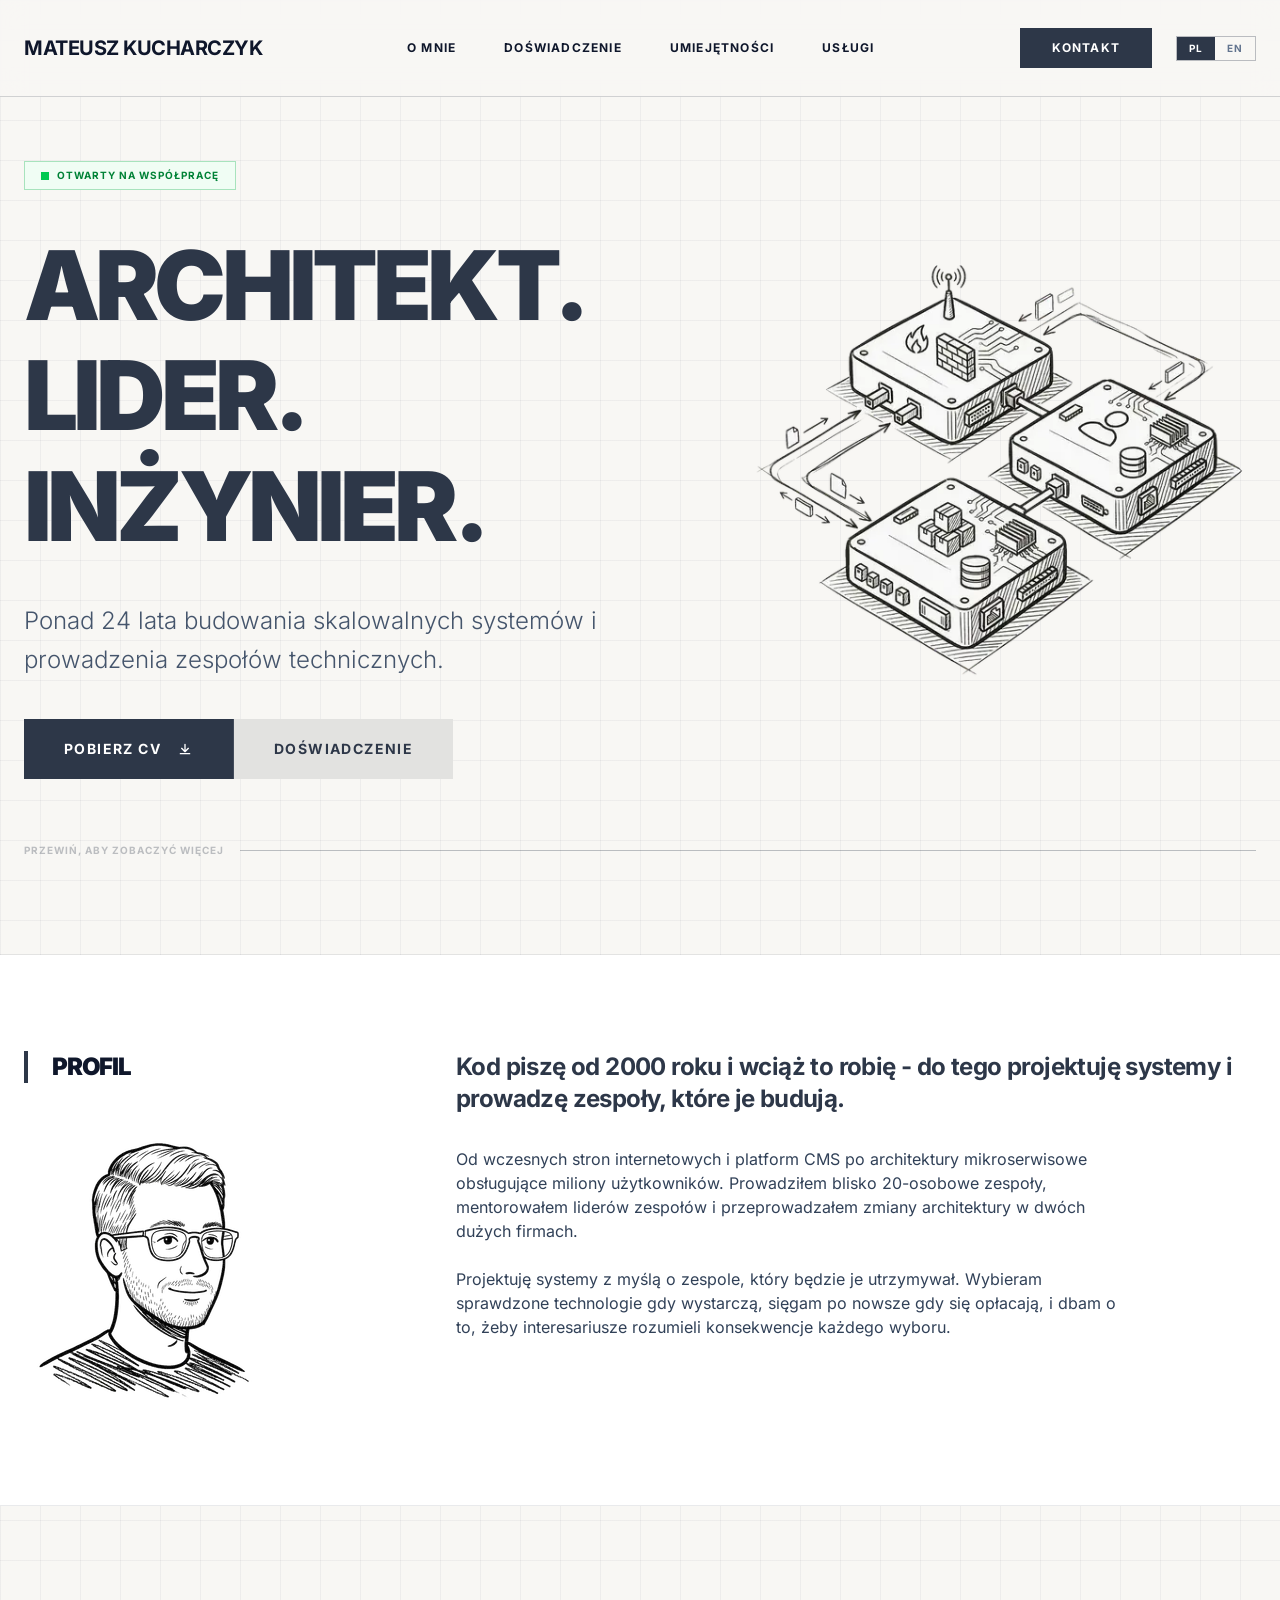
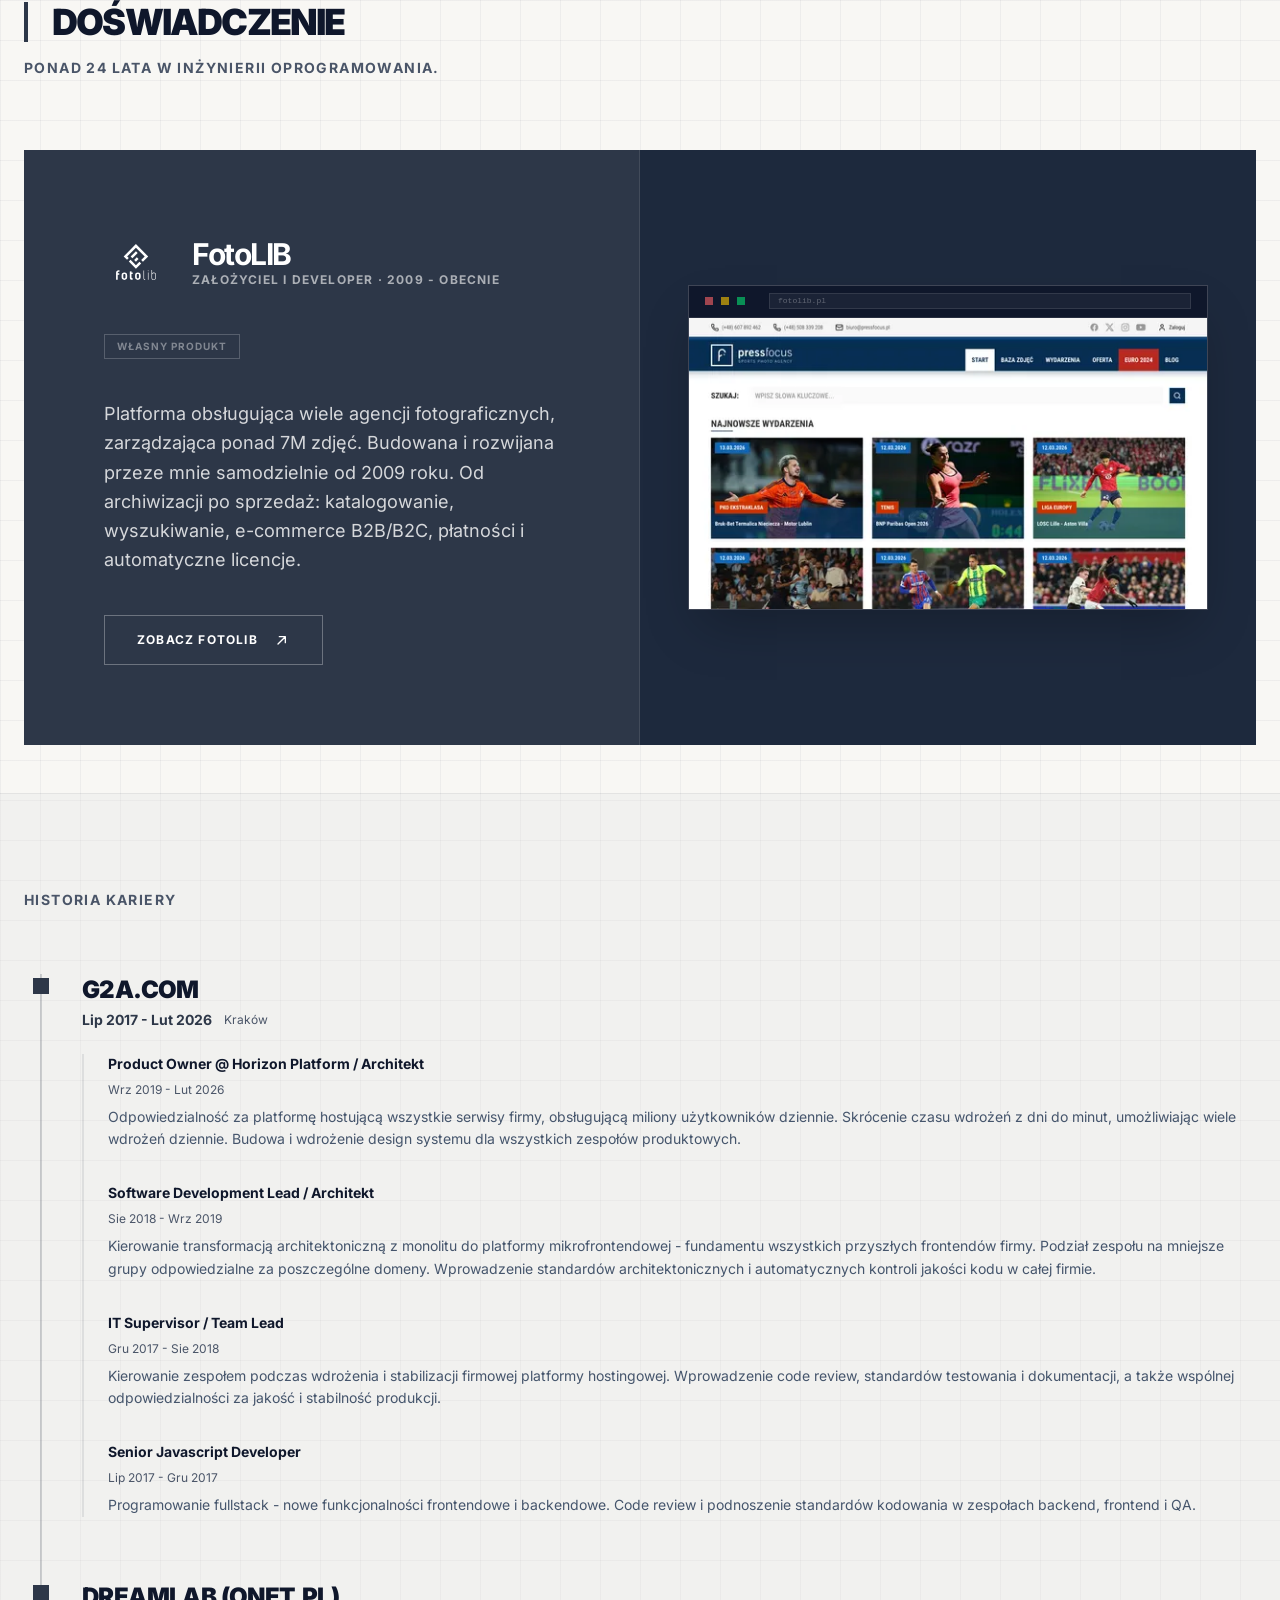
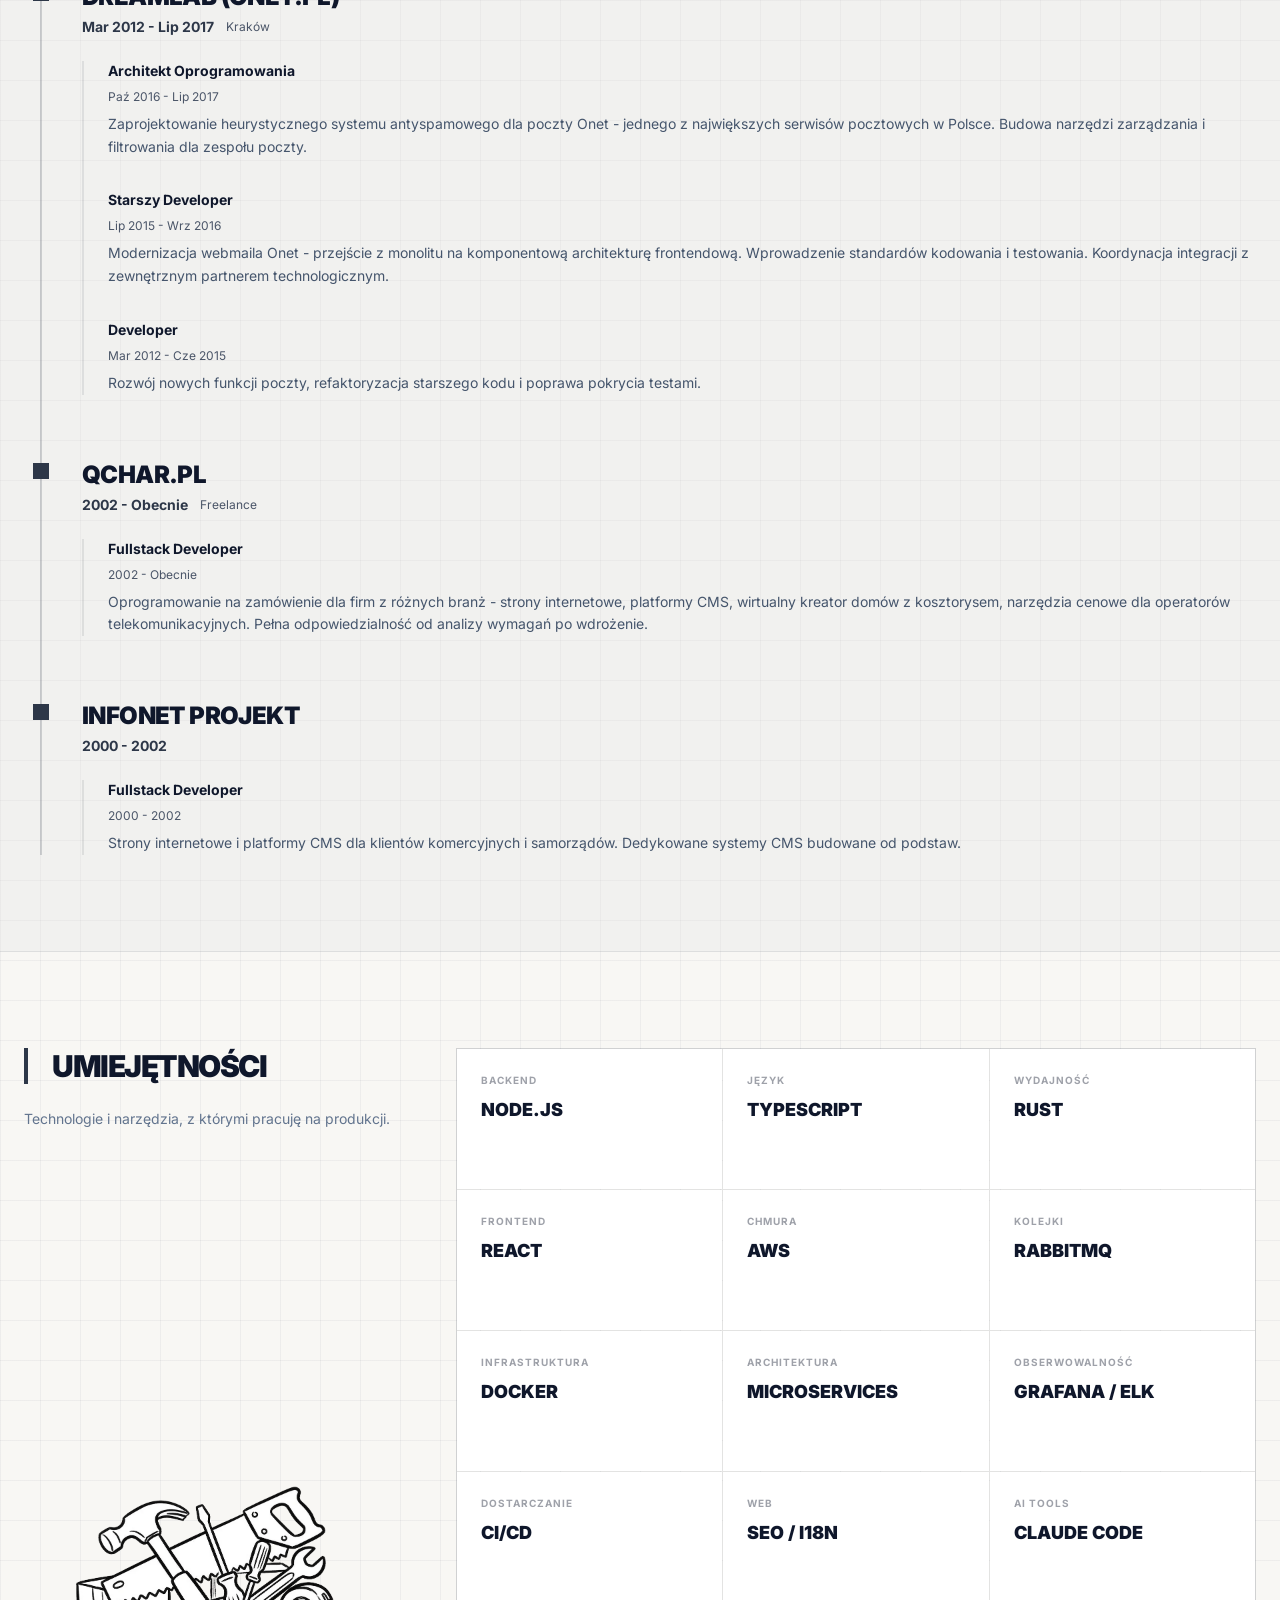
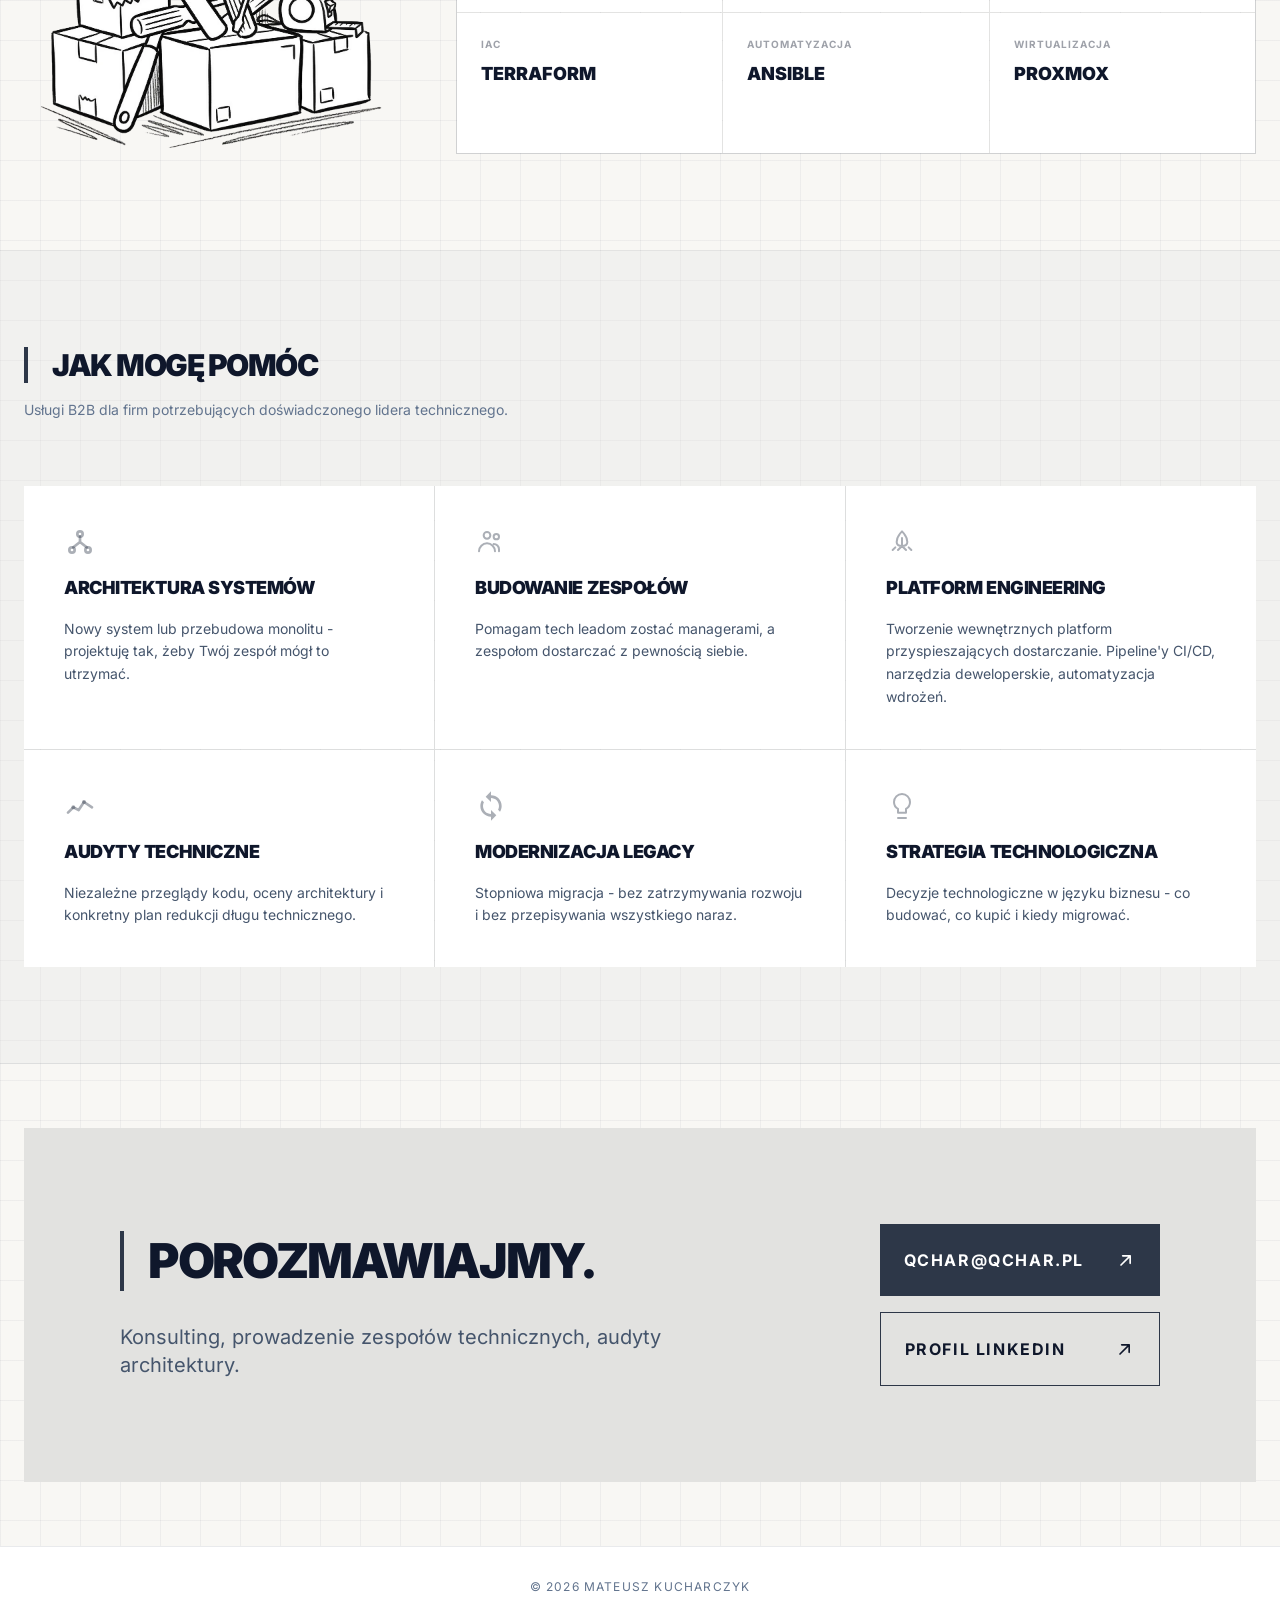
==== commit e5d012e6: "version: 2026-03-16 qchar/www.qchar.pl@b122dd8fa4ff54ebfdf02069bb5d20439430e79a" ====
--- a/index.html
+++ b/index.html
@@ -10,6 +10,6 @@
 PL
 </a> <a href="/en/" class="px-4 py-2 transition-colors text-slate-500 hover:bg-primary hover:text-white">
 EN
-</a> </div> </div> <script type="module">const o=document.getElementById("menu-toggle"),d=document.getElementById("menu-close"),e=document.getElementById("mobile-menu"),c=e.querySelectorAll(".mobile-nav-link");function l(){e.classList.remove("hidden"),document.body.style.overflow="hidden"}function t(){e.classList.add("hidden"),document.body.style.overflow=""}o.addEventListener("click",l);d.addEventListener("click",t);c.forEach(n=>n.addEventListener("click",t));document.addEventListener("keydown",n=>{n.key==="Escape"&&!e.classList.contains("hidden")&&t()});</script> <main>  <section class="relative pt-8 md:pt-16 pb-12 md:pb-24 border-b border-primary/10 overflow-hidden" id="hero"> <div class="max-w-7xl mx-auto px-6 grid grid-cols-1 lg:grid-cols-12 gap-16 items-center"> <div class="lg:col-span-7 flex flex-col gap-10"> <div class="inline-flex items-center gap-2 border border-green-600/30 bg-green-50 px-4 py-1.5 w-fit"> <span class="w-2 h-2 bg-green-500" style="animation: availability-pulse 2s ease-in-out infinite;"></span> <span class="text-[10px] font-bold uppercase tracking-widest text-green-700"> Otwarty na współpracę </span> </div> <h1 class="text-6xl md:text-8xl font-black tracking-tighter leading-[1.15] text-primary uppercase">Architekt.<br/>Lider.<br/>Inżynier.</h1> <p class="text-xl md:text-2xl text-slate-600 max-w-2xl leading-relaxed font-light"> Ponad 24 lata budowania skalowalnych systemów i prowadzenia zespołów technicznych. </p> <div class="flex flex-col sm:flex-row gap-0"> <a href="/cv-mateusz-kucharczyk-pl.pdf" download class="flex items-center justify-center gap-4 bg-primary text-white px-10 py-5 font-bold text-sm uppercase tracking-widest hover:bg-slate-700 transition-all sm:border-r border-white/10"> Pobierz CV <svg class="w-4 h-4" viewBox="0 0 24 24" fill="none" xmlns="http://www.w3.org/2000/svg" aria-hidden="true"><path d="M12 5V16M12 16L7 11M12 16L17 11M5 19H19" stroke="currentColor" stroke-width="2" stroke-linecap="round" stroke-linejoin="round"/></svg> </a> <a href="#experience" class="px-10 py-5 bg-surface-alt text-primary font-bold text-sm uppercase tracking-widest hover:bg-slate-300 transition-colors text-center"> Doświadczenie </a> </div> </div> <div class="lg:col-span-5 relative hidden lg:flex items-center justify-center -ml-8"> <img src="/_astro/network.CAZq5Vlw_Z2nAdmq.webp" srcset="/_astro/network.CAZq5Vlw_Z2jPWHy.webp 540w, /_astro/network.CAZq5Vlw_ma1g.webp 1080w" alt="Network infrastructure illustration" sizes="(min-width: 1024px) 42vw" loading="eager" decoding="async" width="1549" height="1350" class="w-full h-auto"> </div> </div> <div class="max-w-7xl mx-auto px-6 mt-16 flex items-center gap-4 text-primary/30"> <span class="text-[10px] font-bold uppercase tracking-widest"> Przewiń, aby zobaczyć więcej </span> <span class="h-px flex-grow bg-current"></span> </div> </section> <section id="about" class="py-12 md:py-24 bg-white border-b border-primary/10 scroll-mt-24"> <div class="max-w-7xl mx-auto px-6 grid grid-cols-1 lg:grid-cols-12 gap-16"> <div class="lg:col-span-4 relative"> <h2 class="text-2xl font-black uppercase tracking-tighter border-l-4 border-primary pl-6 reveal"> Profil </h2> <div class="mt-8 reveal hidden lg:block"> <img src="/_astro/me.DcAGCmKN_tacR3.webp" srcset="/_astro/me.DcAGCmKN_2kg9uD.webp 256w, /_astro/me.DcAGCmKN_19UVl7.webp 512w" alt="Mateusz Kucharczyk" sizes="256px" loading="lazy" decoding="async" width="649" height="745" class="w-64 h-auto"> </div> </div> <div class="lg:col-span-8 space-y-8 text-lg leading-relaxed text-slate-700 reveal"> <p class="text-2xl font-bold text-primary tracking-tight"> Kod piszę od 2000 roku i wciąż to robię - do tego projektuję systemy i prowadzę zespoły, które je budują. </p> <div class="space-y-6 text-base max-w-2xl"> <p>Od wczesnych stron internetowych i platform CMS po architektury mikroserwisowe obsługujące miliony użytkowników. Prowadziłem blisko 20-osobowe zespoły, mentorowałem liderów zespołów i przeprowadzałem zmiany architektury w dwóch dużych firmach.</p> <p>Projektuję systemy z myślą o zespole, który będzie je utrzymywał. Wybieram sprawdzone technologie gdy wystarczą, sięgam po nowsze gdy się opłacają, i dbam o to, żeby interesariusze rozumieli konsekwencje każdego wyboru.</p> </div> </div> </div> </section> <section id="experience" class="scroll-mt-24"> <div class="max-w-7xl mx-auto px-6 pt-12 md:pt-24 pb-6"> <div class="flex items-start justify-between reveal"> <div> <h2 class="text-4xl font-black uppercase tracking-tighter mb-4 border-l-4 border-primary pl-6"> Doświadczenie </h2> <p class="text-accent text-sm font-bold uppercase tracking-widest"> Ponad 24 lata w inżynierii oprogramowania. </p> </div> </div> </div> <div class="py-12 border-b border-primary/10" data-astro-cid-grvnqqyp> <div class="max-w-7xl mx-auto px-6" data-astro-cid-grvnqqyp> <div class="grid grid-cols-1 lg:grid-cols-2 bg-primary text-white reveal" data-astro-cid-grvnqqyp> <div class="p-12 md:p-20 flex flex-col justify-center space-y-10 border-b lg:border-b-0 lg:border-r border-white/10" data-astro-cid-grvnqqyp> <div class="flex items-center gap-6" data-astro-cid-grvnqqyp> <img src="/fotolib-logo.svg" alt="FotoLIB logo" class="w-16 h-16 brightness-0 invert" data-astro-cid-grvnqqyp> <div data-astro-cid-grvnqqyp> <h3 class="text-3xl font-bold tracking-tighter" data-astro-cid-grvnqqyp>FotoLIB</h3> <p class="text-white/60 text-xs font-bold uppercase tracking-widest" data-astro-cid-grvnqqyp> Założyciel i Developer &middot; 2009 - Obecnie </p> </div> </div> <span class="text-[10px] font-bold uppercase tracking-widest text-white/40 border border-white/20 px-3 py-1 w-fit" data-astro-cid-grvnqqyp> Własny produkt </span> <p class="text-lg leading-relaxed text-white/80" data-astro-cid-grvnqqyp> Platforma obsługująca wiele agencji fotograficznych, zarządzająca ponad 7M zdjęć. Budowana i rozwijana przeze mnie samodzielnie od 2009 roku. Od archiwizacji po sprzedaż: katalogowanie, wyszukiwanie, e-commerce B2B/B2C, płatności i automatyczne licencje. </p> <a href="https://fotolib.pl" target="_blank" rel="noopener noreferrer" class="inline-flex items-center gap-4 border border-white/30 px-8 py-4 text-xs font-bold uppercase tracking-widest text-white hover:bg-white/10 transition-colors w-fit" data-astro-cid-grvnqqyp> Zobacz FotoLIB <svg class="w-4 h-4" viewBox="0 0 24 24" fill="none" xmlns="http://www.w3.org/2000/svg" aria-hidden="true"><path d="M6 18L17 7M17 7H8M17 7V16" stroke="currentColor" stroke-width="2" stroke-linecap="round" stroke-linejoin="round"/></svg> </a> </div> <div class="relative bg-slate-800 p-8 md:p-12 overflow-hidden hidden lg:flex items-center justify-center" data-astro-cid-grvnqqyp> <div class="relative w-full border border-white/20 bg-slate-900 shadow-2xl" data-astro-cid-grvnqqyp> <div class="h-8 border-b border-white/10 flex items-center gap-2 px-4" data-astro-cid-grvnqqyp> <div class="w-2 h-2 bg-red-400/60" data-astro-cid-grvnqqyp></div> <div class="w-2 h-2 bg-yellow-400/60" data-astro-cid-grvnqqyp></div> <div class="w-2 h-2 bg-green-400/60" data-astro-cid-grvnqqyp></div> <div class="ml-4 flex-1 h-4 bg-white/5 border border-white/10 flex items-center px-2" data-astro-cid-grvnqqyp> <span class="text-[8px] text-white/30 font-mono" data-astro-cid-grvnqqyp>fotolib.pl</span> </div> </div> <div class="fotolib-slider relative w-full aspect-video overflow-hidden" data-astro-cid-grvnqqyp> <img src="/_astro/fotolib-presfocus.RdGU2ENr_Z12C6VO.webp" srcset="/_astro/fotolib-presfocus.RdGU2ENr_ZeaJJK.webp 540w, /_astro/fotolib-presfocus.RdGU2ENr_JfxWC.webp 1080w" alt="FotoLIB - press photo repository" sizes="(min-width: 1024px) 42vw" data-astro-cid-grvnqqyp="true" loading="lazy" decoding="async" width="2926" height="1646" class="fotolib-slide absolute inset-0 w-full h-full object-cover object-top"> <img src="/_astro/fotolib-repoimages.DcjjtD8D_1D7pTp.webp" srcset="/_astro/fotolib-repoimages.DcjjtD8D_1t9tFD.webp 540w, /_astro/fotolib-repoimages.DcjjtD8D_1v0lHL.webp 1080w" alt="FotoLIB - event image repository" sizes="(min-width: 1024px) 42vw" data-astro-cid-grvnqqyp="true" loading="lazy" decoding="async" width="2560" height="1440" class="fotolib-slide absolute inset-0 w-full h-full object-cover object-top"> </div> </div> </div> </div> </div> </div>  <script type="module">const e=document.querySelectorAll(".fotolib-slide");let s=0;function c(t){e.forEach(l=>l.classList.remove("active")),e[t].classList.add("active"),s=t}function o(){c((s+1)%e.length)}c(0);setInterval(o,8e3);</script> <div class="py-12 md:py-24 bg-surface-alt/30 border-b border-primary/10"> <div class="max-w-7xl mx-auto px-6"> <p class="text-accent text-sm font-bold uppercase tracking-widest mb-16 reveal"> Historia kariery </p> <div class="relative border-l-2 border-primary/20 ml-4"> <div class="relative pl-10 pb-16 last:pb-0 reveal"> <div class="absolute -left-[9px] top-1 w-4 h-4 bg-primary"></div> <div class="mb-6"> <h3 class="text-2xl font-black uppercase tracking-tight"> G2A.COM </h3> <div class="flex items-center gap-3 mt-1"> <span class="text-sm font-bold text-primary"> Lip 2017 - Lut 2026 </span> <span class="text-xs text-accent">Kraków</span> </div> </div> <div class="border-l-2 border-primary/10 pl-6 space-y-8"> <div class="space-y-2"> <p class="font-bold text-sm">Product Owner @ Horizon Platform / Architekt</p> <p class="text-xs text-accent">Wrz 2019 - Lut 2026</p> <p class="text-slate-600 text-sm leading-relaxed"> Odpowiedzialność za platformę hostującą wszystkie serwisy firmy, obsługującą miliony użytkowników dziennie. Skrócenie czasu wdrożeń z dni do minut, umożliwiając wiele wdrożeń dziennie. Budowa i wdrożenie design systemu dla wszystkich zespołów produktowych. </p> </div><div class="space-y-2"> <p class="font-bold text-sm">Software Development Lead / Architekt</p> <p class="text-xs text-accent">Sie 2018 - Wrz 2019</p> <p class="text-slate-600 text-sm leading-relaxed"> Kierowanie transformacją architektoniczną z monolitu do platformy mikrofrontendowej - fundamentu wszystkich przyszłych frontendów firmy. Podział zespołu na mniejsze grupy odpowiedzialne za poszczególne domeny. Wprowadzenie standardów architektonicznych i automatycznych kontroli jakości kodu w całej firmie. </p> </div><div class="space-y-2"> <p class="font-bold text-sm">IT Supervisor / Team Lead</p> <p class="text-xs text-accent">Gru 2017 - Sie 2018</p> <p class="text-slate-600 text-sm leading-relaxed"> Kierowanie zespołem podczas wdrożenia i stabilizacji firmowej platformy hostingowej. Wprowadzenie code review, standardów testowania i dokumentacji, a także wspólnej odpowiedzialności za jakość i stabilność produkcji. </p> </div><div class="space-y-2"> <p class="font-bold text-sm">Senior Javascript Developer</p> <p class="text-xs text-accent">Lip 2017 - Gru 2017</p> <p class="text-slate-600 text-sm leading-relaxed"> Programowanie fullstack - nowe funkcjonalności frontendowe i backendowe. Code review i podnoszenie standardów kodowania w zespołach backend, frontend i QA. </p> </div> </div> </div><div class="relative pl-10 pb-16 last:pb-0 reveal"> <div class="absolute -left-[9px] top-1 w-4 h-4 bg-primary"></div> <div class="mb-6"> <h3 class="text-2xl font-black uppercase tracking-tight"> DreamLab (Onet.pl) </h3> <div class="flex items-center gap-3 mt-1"> <span class="text-sm font-bold text-primary"> Mar 2012 - Lip 2017 </span> <span class="text-xs text-accent">Kraków</span> </div> </div> <div class="border-l-2 border-primary/10 pl-6 space-y-8"> <div class="space-y-2"> <p class="font-bold text-sm">Architekt Oprogramowania</p> <p class="text-xs text-accent">Paź 2016 - Lip 2017</p> <p class="text-slate-600 text-sm leading-relaxed"> Zaprojektowanie heurystycznego systemu antyspamowego dla poczty Onet - jednego z największych serwisów pocztowych w Polsce. Budowa narzędzi zarządzania i filtrowania dla zespołu poczty. </p> </div><div class="space-y-2"> <p class="font-bold text-sm">Starszy Developer</p> <p class="text-xs text-accent">Lip 2015 - Wrz 2016</p> <p class="text-slate-600 text-sm leading-relaxed"> Modernizacja webmaila Onet - przejście z monolitu na komponentową architekturę frontendową. Wprowadzenie standardów kodowania i testowania. Koordynacja integracji z zewnętrznym partnerem technologicznym. </p> </div><div class="space-y-2"> <p class="font-bold text-sm">Developer</p> <p class="text-xs text-accent">Mar 2012 - Cze 2015</p> <p class="text-slate-600 text-sm leading-relaxed"> Rozwój nowych funkcji poczty, refaktoryzacja starszego kodu i poprawa pokrycia testami. </p> </div> </div> </div><div class="relative pl-10 pb-16 last:pb-0 reveal"> <div class="absolute -left-[9px] top-1 w-4 h-4 bg-primary"></div> <div class="mb-6"> <h3 class="text-2xl font-black uppercase tracking-tight"> qchar.pl </h3> <div class="flex items-center gap-3 mt-1"> <span class="text-sm font-bold text-primary"> 2002 - Obecnie </span> <span class="text-xs text-accent">Freelance</span> </div> </div> <div class="border-l-2 border-primary/10 pl-6 space-y-8"> <div class="space-y-2"> <p class="font-bold text-sm">Fullstack Developer</p> <p class="text-xs text-accent">2002 - Obecnie</p> <p class="text-slate-600 text-sm leading-relaxed"> Oprogramowanie na zamówienie dla firm z różnych branż - strony internetowe, platformy CMS, wirtualny kreator domów z kosztorysem, narzędzia cenowe dla operatorów telekomunikacyjnych. Pełna odpowiedzialność od analizy wymagań po wdrożenie. </p> </div> </div> </div><div class="relative pl-10 pb-16 last:pb-0 reveal"> <div class="absolute -left-[9px] top-1 w-4 h-4 bg-primary"></div> <div class="mb-6"> <h3 class="text-2xl font-black uppercase tracking-tight"> Infonet Projekt </h3> <div class="flex items-center gap-3 mt-1"> <span class="text-sm font-bold text-primary"> 2000 - 2002 </span>  </div> </div> <div class="border-l-2 border-primary/10 pl-6 space-y-8"> <div class="space-y-2"> <p class="font-bold text-sm">Fullstack Developer</p> <p class="text-xs text-accent">2000 - 2002</p> <p class="text-slate-600 text-sm leading-relaxed"> Strony internetowe i platformy CMS dla klientów komercyjnych i samorządów. Dedykowane systemy CMS budowane od podstaw. </p> </div> </div> </div> </div> </div> </div> </section> <section id="skills" class="py-12 md:py-24 border-b border-primary/10 scroll-mt-24"> <div class="max-w-7xl mx-auto px-6"> <div class="grid grid-cols-1 lg:grid-cols-12 gap-16"> <div class="lg:col-span-4 flex flex-col reveal"> <h2 class="text-3xl font-black uppercase tracking-tighter border-l-4 border-primary pl-6"> Umiejętności </h2> <p class="text-slate-500 text-sm leading-relaxed mt-6"> Technologie i narzędzia, z którymi pracuję na produkcji. </p> <div class="flex-1 hidden lg:flex items-end"> <img src="/_astro/tools.DvvCOc3K_Z24ookJ.webp" alt="Tools illustration" loading="lazy" decoding="async" width="1103" height="827" class="w-full max-w-sm h-auto"> </div> </div> <div class="lg:col-span-8 grid grid-cols-2 md:grid-cols-3 gap-px bg-primary/10 border border-primary/10 reveal"> <div class="bg-white p-6 pt-6 pb-6 group hover:bg-primary hover:text-white transition-colors relative cursor-default overflow-hidden md:h-[140px] flex flex-col justify-between"> <div class="transition-transform duration-300 md:group-hover:-translate-y-3"> <span class="text-[10px] font-bold opacity-40 group-hover:opacity-60 uppercase tracking-widest block mb-2"> Backend </span> <span class="font-black text-lg uppercase block"> Node.js </span> </div> <span class="text-[11px] leading-snug text-slate-500 md:text-white/80 opacity-100 md:opacity-0 translate-y-0 md:translate-y-3 transition-all duration-300 md:group-hover:opacity-100 md:group-hover:translate-y-0"> Większość mojego backendu działa na Node.js - API, mikroserwisy, async workery. </span> </div><div class="bg-white p-6 pt-6 pb-6 group hover:bg-primary hover:text-white transition-colors relative cursor-default overflow-hidden md:h-[140px] flex flex-col justify-between"> <div class="transition-transform duration-300 md:group-hover:-translate-y-3"> <span class="text-[10px] font-bold opacity-40 group-hover:opacity-60 uppercase tracking-widest block mb-2"> Język </span> <span class="font-black text-lg uppercase block"> TypeScript </span> </div> <span class="text-[11px] leading-snug text-slate-500 md:text-white/80 opacity-100 md:opacity-0 translate-y-0 md:translate-y-3 transition-all duration-300 md:group-hover:opacity-100 md:group-hover:translate-y-0"> Główny język w większości moich projektów - frontend i backend. </span> </div><div class="bg-white p-6 pt-6 pb-6 group hover:bg-primary hover:text-white transition-colors relative cursor-default overflow-hidden md:h-[140px] flex flex-col justify-between"> <div class="transition-transform duration-300 md:group-hover:-translate-y-3"> <span class="text-[10px] font-bold opacity-40 group-hover:opacity-60 uppercase tracking-widest block mb-2"> Wydajność </span> <span class="font-black text-lg uppercase block"> Rust </span> </div> <span class="text-[11px] leading-snug text-slate-500 md:text-white/80 opacity-100 md:opacity-0 translate-y-0 md:translate-y-3 transition-all duration-300 md:group-hover:opacity-100 md:group-hover:translate-y-0"> Wydajne systemy, silniki przetwarzania mediów i narzędzia CLI. </span> </div><div class="bg-white p-6 pt-6 pb-6 group hover:bg-primary hover:text-white transition-colors relative cursor-default overflow-hidden md:h-[140px] flex flex-col justify-between"> <div class="transition-transform duration-300 md:group-hover:-translate-y-3"> <span class="text-[10px] font-bold opacity-40 group-hover:opacity-60 uppercase tracking-widest block mb-2"> Frontend </span> <span class="font-black text-lg uppercase block"> React </span> </div> <span class="text-[11px] leading-snug text-slate-500 md:text-white/80 opacity-100 md:opacity-0 translate-y-0 md:translate-y-3 transition-all duration-300 md:group-hover:opacity-100 md:group-hover:translate-y-0"> Komponentowe interfejsy, SPA i rozbudowane aplikacje frontendowe. </span> </div><div class="bg-white p-6 pt-6 pb-6 group hover:bg-primary hover:text-white transition-colors relative cursor-default overflow-hidden md:h-[140px] flex flex-col justify-between"> <div class="transition-transform duration-300 md:group-hover:-translate-y-3"> <span class="text-[10px] font-bold opacity-40 group-hover:opacity-60 uppercase tracking-widest block mb-2"> Chmura </span> <span class="font-black text-lg uppercase block"> AWS </span> </div> <span class="text-[11px] leading-snug text-slate-500 md:text-white/80 opacity-100 md:opacity-0 translate-y-0 md:translate-y-3 transition-all duration-300 md:group-hover:opacity-100 md:group-hover:translate-y-0"> EC2, S3, CloudFront, Lambda, RDS - skalowalna infrastruktura produkcyjna. </span> </div><div class="bg-white p-6 pt-6 pb-6 group hover:bg-primary hover:text-white transition-colors relative cursor-default overflow-hidden md:h-[140px] flex flex-col justify-between"> <div class="transition-transform duration-300 md:group-hover:-translate-y-3"> <span class="text-[10px] font-bold opacity-40 group-hover:opacity-60 uppercase tracking-widest block mb-2"> Kolejki </span> <span class="font-black text-lg uppercase block"> RabbitMQ </span> </div> <span class="text-[11px] leading-snug text-slate-500 md:text-white/80 opacity-100 md:opacity-0 translate-y-0 md:translate-y-3 transition-all duration-300 md:group-hover:opacity-100 md:group-hover:translate-y-0"> Komunikacja asynchroniczna, architektura event-driven, kolejki. </span> </div><div class="bg-white p-6 pt-6 pb-6 group hover:bg-primary hover:text-white transition-colors relative cursor-default overflow-hidden md:h-[140px] flex flex-col justify-between"> <div class="transition-transform duration-300 md:group-hover:-translate-y-3"> <span class="text-[10px] font-bold opacity-40 group-hover:opacity-60 uppercase tracking-widest block mb-2"> Infrastruktura </span> <span class="font-black text-lg uppercase block"> Docker </span> </div> <span class="text-[11px] leading-snug text-slate-500 md:text-white/80 opacity-100 md:opacity-0 translate-y-0 md:translate-y-3 transition-all duration-300 md:group-hover:opacity-100 md:group-hover:translate-y-0"> Standardowa część mojego stacku - dev, CI i produkcja. </span> </div><div class="bg-white p-6 pt-6 pb-6 group hover:bg-primary hover:text-white transition-colors relative cursor-default overflow-hidden md:h-[140px] flex flex-col justify-between"> <div class="transition-transform duration-300 md:group-hover:-translate-y-3"> <span class="text-[10px] font-bold opacity-40 group-hover:opacity-60 uppercase tracking-widest block mb-2"> Architektura </span> <span class="font-black text-lg uppercase block"> Microservices </span> </div> <span class="text-[11px] leading-snug text-slate-500 md:text-white/80 opacity-100 md:opacity-0 translate-y-0 md:translate-y-3 transition-all duration-300 md:group-hover:opacity-100 md:group-hover:translate-y-0"> Projektowanie systemów rozproszonych, dekompozycja serwisów, API gateway. </span> </div><div class="bg-white p-6 pt-6 pb-6 group hover:bg-primary hover:text-white transition-colors relative cursor-default overflow-hidden md:h-[140px] flex flex-col justify-between"> <div class="transition-transform duration-300 md:group-hover:-translate-y-3"> <span class="text-[10px] font-bold opacity-40 group-hover:opacity-60 uppercase tracking-widest block mb-2"> Obserwowalność </span> <span class="font-black text-lg uppercase block"> Grafana / ELK </span> </div> <span class="text-[11px] leading-snug text-slate-500 md:text-white/80 opacity-100 md:opacity-0 translate-y-0 md:translate-y-3 transition-all duration-300 md:group-hover:opacity-100 md:group-hover:translate-y-0"> Metryki, logi, alerty - pełny wgląd w działanie systemów. </span> </div><div class="bg-white p-6 pt-6 pb-6 group hover:bg-primary hover:text-white transition-colors relative cursor-default overflow-hidden md:h-[140px] flex flex-col justify-between"> <div class="transition-transform duration-300 md:group-hover:-translate-y-3"> <span class="text-[10px] font-bold opacity-40 group-hover:opacity-60 uppercase tracking-widest block mb-2"> Dostarczanie </span> <span class="font-black text-lg uppercase block"> CI/CD </span> </div> <span class="text-[11px] leading-snug text-slate-500 md:text-white/80 opacity-100 md:opacity-0 translate-y-0 md:translate-y-3 transition-all duration-300 md:group-hover:opacity-100 md:group-hover:translate-y-0"> GitHub Actions, automatyczne testy, wdrożenia bez przestojów. </span> </div><div class="bg-white p-6 pt-6 pb-6 group hover:bg-primary hover:text-white transition-colors relative cursor-default overflow-hidden md:h-[140px] flex flex-col justify-between"> <div class="transition-transform duration-300 md:group-hover:-translate-y-3"> <span class="text-[10px] font-bold opacity-40 group-hover:opacity-60 uppercase tracking-widest block mb-2"> Web </span> <span class="font-black text-lg uppercase block"> SEO / I18N </span> </div> <span class="text-[11px] leading-snug text-slate-500 md:text-white/80 opacity-100 md:opacity-0 translate-y-0 md:translate-y-3 transition-all duration-300 md:group-hover:opacity-100 md:group-hover:translate-y-0"> SEO, lokalizacja treści. </span> </div><div class="bg-white p-6 pt-6 pb-6 group hover:bg-primary hover:text-white transition-colors relative cursor-default overflow-hidden md:h-[140px] flex flex-col justify-between"> <div class="transition-transform duration-300 md:group-hover:-translate-y-3"> <span class="text-[10px] font-bold opacity-40 group-hover:opacity-60 uppercase tracking-widest block mb-2"> AI Tools </span> <span class="font-black text-lg uppercase block"> Claude Code </span> </div> <span class="text-[11px] leading-snug text-slate-500 md:text-white/80 opacity-100 md:opacity-0 translate-y-0 md:translate-y-3 transition-all duration-300 md:group-hover:opacity-100 md:group-hover:translate-y-0"> Codzienne narzędzie - refaktoring, generowanie testów, szybkie prototypowanie. </span> </div><div class="bg-white p-6 pt-6 pb-6 group hover:bg-primary hover:text-white transition-colors relative cursor-default overflow-hidden md:h-[140px] flex flex-col justify-between"> <div class="transition-transform duration-300 md:group-hover:-translate-y-3"> <span class="text-[10px] font-bold opacity-40 group-hover:opacity-60 uppercase tracking-widest block mb-2"> IaC </span> <span class="font-black text-lg uppercase block"> Terraform </span> </div> <span class="text-[11px] leading-snug text-slate-500 md:text-white/80 opacity-100 md:opacity-0 translate-y-0 md:translate-y-3 transition-all duration-300 md:group-hover:opacity-100 md:group-hover:translate-y-0"> Całą infrastrukturą chmurową zarządzam przez Terraform - provisioning, aktualizacje i teardown. </span> </div><div class="bg-white p-6 pt-6 pb-6 group hover:bg-primary hover:text-white transition-colors relative cursor-default overflow-hidden md:h-[140px] flex flex-col justify-between"> <div class="transition-transform duration-300 md:group-hover:-translate-y-3"> <span class="text-[10px] font-bold opacity-40 group-hover:opacity-60 uppercase tracking-widest block mb-2"> Automatyzacja </span> <span class="font-black text-lg uppercase block"> Ansible </span> </div> <span class="text-[11px] leading-snug text-slate-500 md:text-white/80 opacity-100 md:opacity-0 translate-y-0 md:translate-y-3 transition-all duration-300 md:group-hover:opacity-100 md:group-hover:translate-y-0"> Konfiguracja serwerów, orkiestracja wdrożeń i automatyzacja infrastruktury. </span> </div><div class="bg-white p-6 pt-6 pb-6 group hover:bg-primary hover:text-white transition-colors relative cursor-default overflow-hidden md:h-[140px] flex flex-col justify-between"> <div class="transition-transform duration-300 md:group-hover:-translate-y-3"> <span class="text-[10px] font-bold opacity-40 group-hover:opacity-60 uppercase tracking-widest block mb-2"> Wirtualizacja </span> <span class="font-black text-lg uppercase block"> Proxmox </span> </div> <span class="text-[11px] leading-snug text-slate-500 md:text-white/80 opacity-100 md:opacity-0 translate-y-0 md:translate-y-3 transition-all duration-300 md:group-hover:opacity-100 md:group-hover:translate-y-0"> Wirtualizacja na własnym sprzęcie, zarządzanie maszynami wirtualnymi. </span> </div><div class="bg-white p-6 pt-6 pb-6 group hover:bg-primary hover:text-white transition-colors relative cursor-default overflow-hidden md:h-[140px] flex flex-col justify-between md:hidden"> <div class="transition-transform duration-300 md:group-hover:-translate-y-3"> <span class="text-[10px] font-bold opacity-40 group-hover:opacity-60 uppercase tracking-widest block mb-2"> Systemy </span> <span class="font-black text-lg uppercase block"> Linux </span> </div> <span class="text-[11px] leading-snug text-slate-500 md:text-white/80 opacity-100 md:opacity-0 translate-y-0 md:translate-y-3 transition-all duration-300 md:group-hover:opacity-100 md:group-hover:translate-y-0"> Wszystkie moje serwery to Linux. Skrypty shell i diagnostyka systemowa. </span> </div> </div> </div> </div> </section> <section id="services" class="py-12 md:py-24 bg-surface-alt/30 border-b border-primary/10 scroll-mt-24"> <div class="max-w-7xl mx-auto px-6"> <div class="mb-16 reveal"> <h2 class="text-3xl font-black uppercase tracking-tighter border-l-4 border-primary pl-6 mb-4"> Jak mogę pomóc </h2> <p class="text-slate-500 text-sm leading-relaxed max-w-2xl"> Usługi B2B dla firm potrzebujących doświadczonego lidera technicznego. </p> </div> <div class="grid grid-cols-1 md:grid-cols-2 lg:grid-cols-3 gap-px bg-primary/10 reveal"> <div class="bg-white p-10 space-y-4 group hover:bg-primary hover:text-white transition-colors"> <svg class="w-8 h-8 text-primary/40 group-hover:text-white/60 transition-colors" viewBox="0 0 24 24" fill="none" xmlns="http://www.w3.org/2000/svg" aria-hidden="true"><circle cx="12" cy="6" r="2" stroke="currentColor" stroke-width="2"/><circle cx="6" cy="18" r="2" stroke="currentColor" stroke-width="2"/><circle cx="18" cy="18" r="2" stroke="currentColor" stroke-width="2"/><path d="M12 8V12M12 12L7 16M12 12L17 16" stroke="currentColor" stroke-width="2" stroke-linecap="round"/></svg> <h3 class="font-black text-lg uppercase tracking-tight"> Architektura systemów </h3> <p class="text-sm text-slate-600 leading-relaxed group-hover:text-white/80 transition-colors"> Nowy system lub przebudowa monolitu - projektuję tak, żeby Twój zespół mógł to utrzymać. </p> </div><div class="bg-white p-10 space-y-4 group hover:bg-primary hover:text-white transition-colors"> <svg class="w-8 h-8 text-primary/40 group-hover:text-white/60 transition-colors" viewBox="0 0 24 24" fill="none" xmlns="http://www.w3.org/2000/svg" aria-hidden="true"><circle cx="9" cy="7" r="2.5" stroke="currentColor" stroke-width="1.5"/><circle cx="16" cy="8" r="2" stroke="currentColor" stroke-width="1.5"/><path d="M3 19C3 15.69 5.69 13 9 13C12.31 13 15 15.69 15 19" stroke="currentColor" stroke-width="1.5" stroke-linecap="round"/><path d="M14 13.5C16.21 13.5 18 15.29 18 17.5V19" stroke="currentColor" stroke-width="1.5" stroke-linecap="round"/></svg> <h3 class="font-black text-lg uppercase tracking-tight"> Budowanie zespołów </h3> <p class="text-sm text-slate-600 leading-relaxed group-hover:text-white/80 transition-colors"> Pomagam tech leadom zostać managerami, a zespołom dostarczać z pewnością siebie. </p> </div><div class="bg-white p-10 space-y-4 group hover:bg-primary hover:text-white transition-colors"> <svg class="w-8 h-8 text-primary/40 group-hover:text-white/60 transition-colors" viewBox="0 0 24 24" fill="none" xmlns="http://www.w3.org/2000/svg" aria-hidden="true"><path d="M12 15L9 18M12 15L15 18M12 15V9M12 4C12 4 8 8 8 12C8 14 9.5 15 12 15C14.5 15 16 14 16 12C16 8 12 4 12 4Z" stroke="currentColor" stroke-width="1.5" stroke-linecap="round" stroke-linejoin="round"/><path d="M5 18L7 16M19 18L17 16" stroke="currentColor" stroke-width="1.5" stroke-linecap="round"/></svg> <h3 class="font-black text-lg uppercase tracking-tight"> Platform Engineering </h3> <p class="text-sm text-slate-600 leading-relaxed group-hover:text-white/80 transition-colors"> Tworzenie wewnętrznych platform przyspieszających dostarczanie. Pipeline&#39;y CI/CD, narzędzia deweloperskie, automatyzacja wdrożeń. </p> </div><div class="bg-white p-10 space-y-4 group hover:bg-primary hover:text-white transition-colors"> <svg class="w-8 h-8 text-primary/40 group-hover:text-white/60 transition-colors" viewBox="0 0 24 24" fill="none" xmlns="http://www.w3.org/2000/svg" aria-hidden="true"><path d="M3 17L7 13L11 15L15 9L21 13" stroke="currentColor" stroke-width="2" stroke-linecap="round" stroke-linejoin="round"/><circle cx="7" cy="13" r="1.5" fill="currentColor"/><circle cx="15" cy="9" r="1.5" fill="currentColor"/></svg> <h3 class="font-black text-lg uppercase tracking-tight"> Audyty techniczne </h3> <p class="text-sm text-slate-600 leading-relaxed group-hover:text-white/80 transition-colors"> Niezależne przeglądy kodu, oceny architektury i konkretny plan redukcji długu technicznego. </p> </div><div class="bg-white p-10 space-y-4 group hover:bg-primary hover:text-white transition-colors"> <svg class="w-8 h-8 text-primary/40 group-hover:text-white/60 transition-colors" viewBox="0 0 24 24" fill="none" xmlns="http://www.w3.org/2000/svg" aria-hidden="true"><path d="M12 4V1L8 5L12 9V6C15.31 6 18 8.69 18 12C18 13.01 17.75 13.97 17.3 14.8L18.76 16.26C19.54 15.03 20 13.57 20 12C20 7.58 16.42 4 12 4ZM12 18C8.69 18 6 15.31 6 12C6 10.99 6.25 10.03 6.7 9.2L5.24 7.74C4.46 8.97 4 10.43 4 12C4 16.42 7.58 20 12 20V23L16 19L12 15V18Z" fill="currentColor"/></svg> <h3 class="font-black text-lg uppercase tracking-tight"> Modernizacja legacy </h3> <p class="text-sm text-slate-600 leading-relaxed group-hover:text-white/80 transition-colors"> Stopniowa migracja - bez zatrzymywania rozwoju i bez przepisywania wszystkiego naraz. </p> </div><div class="bg-white p-10 space-y-4 group hover:bg-primary hover:text-white transition-colors"> <svg class="w-8 h-8 text-primary/40 group-hover:text-white/60 transition-colors" viewBox="0 0 24 24" fill="none" xmlns="http://www.w3.org/2000/svg" aria-hidden="true"><path d="M9 21H15M12 3C8.69 3 6 5.69 6 9C6 11.22 7.21 13.15 9 14.2V17H15V14.2C16.79 13.15 18 11.22 18 9C18 5.69 15.31 3 12 3Z" stroke="currentColor" stroke-width="1.5" stroke-linecap="round" stroke-linejoin="round"/></svg> <h3 class="font-black text-lg uppercase tracking-tight"> Strategia technologiczna </h3> <p class="text-sm text-slate-600 leading-relaxed group-hover:text-white/80 transition-colors"> Decyzje technologiczne w języku biznesu - co budować, co kupić i kiedy migrować. </p> </div> </div> </div> </section> <section id="contact" class="py-12 md:py-16 scroll-mt-24"> <div class="max-w-7xl mx-auto px-6"> <div class="bg-surface-alt p-6 md:p-24 flex flex-col md:flex-row items-center justify-between gap-16 relative overflow-hidden reveal"> <div class="absolute top-0 right-0 w-64 h-64 border-t-2 border-r-2 border-primary/5 -mr-32 -mt-32"></div> <div class="max-w-xl space-y-8 relative z-10"> <h2 class="text-3xl md:text-5xl font-black uppercase tracking-tighter leading-tight border-l-4 border-primary pl-6"> Porozmawiajmy. </h2> <p class="text-xl text-slate-600"> Konsulting, prowadzenie zespołów technicznych, audyty architektury. </p> </div> <div class="flex flex-col gap-4 w-full md:w-auto relative z-10"> <a class="flex items-center justify-between gap-8 bg-primary text-white p-6 font-bold uppercase tracking-widest hover:bg-slate-700 transition-colors" href="mailto:qchar@qchar.pl"> <span>qchar@qchar.pl</span> <svg class="w-5 h-5" viewBox="0 0 24 24" fill="none" xmlns="http://www.w3.org/2000/svg" aria-hidden="true"><path d="M6 18L17 7M17 7H8M17 7V16" stroke="currentColor" stroke-width="2" stroke-linecap="round" stroke-linejoin="round"/></svg> </a> <a class="flex items-center justify-between gap-8 border border-primary p-6 font-bold uppercase tracking-widest hover:bg-primary hover:text-white transition-colors" href="https://www.linkedin.com/in/mateusz-kucharczyk-040a4a22/" target="_blank" rel="noopener noreferrer"> <span>Profil LinkedIn</span> <svg class="w-5 h-5" viewBox="0 0 24 24" fill="none" xmlns="http://www.w3.org/2000/svg" aria-hidden="true"><path d="M6 18L17 7M17 7H8M17 7V16" stroke="currentColor" stroke-width="2" stroke-linecap="round" stroke-linejoin="round"/></svg> </a> </div> </div> </div> </section>  </main> <footer class="py-8 border-t border-primary/10 bg-white"> <div class="max-w-7xl mx-auto px-6 text-center"> <p class="text-xs text-slate-500 uppercase tracking-widest">
+</a> </div> </div> <script type="module">const o=document.getElementById("menu-toggle"),d=document.getElementById("menu-close"),e=document.getElementById("mobile-menu"),c=e.querySelectorAll(".mobile-nav-link");function l(){e.classList.remove("hidden"),document.body.style.overflow="hidden"}function t(){e.classList.add("hidden"),document.body.style.overflow=""}o.addEventListener("click",l);d.addEventListener("click",t);c.forEach(n=>n.addEventListener("click",t));document.addEventListener("keydown",n=>{n.key==="Escape"&&!e.classList.contains("hidden")&&t()});</script> <main>  <section class="relative pt-8 md:pt-16 pb-12 md:pb-24 border-b border-primary/10 overflow-hidden" id="hero"> <div class="max-w-7xl mx-auto px-6 grid grid-cols-1 lg:grid-cols-12 gap-16 items-center"> <div class="lg:col-span-7 flex flex-col gap-10"> <div class="inline-flex items-center gap-2 border border-green-600/30 bg-green-50 px-4 py-1.5 w-fit"> <span class="w-2 h-2 bg-green-500" style="animation: availability-pulse 2s ease-in-out infinite;"></span> <span class="text-[10px] font-bold uppercase tracking-widest text-green-700"> Otwarty na współpracę </span> </div> <h1 class="text-6xl md:text-8xl font-black tracking-tighter leading-[1.15] text-primary uppercase">Architekt.<br/>Lider.<br/>Inżynier.</h1> <p class="text-xl md:text-2xl text-slate-600 max-w-2xl leading-relaxed font-light"> Ponad 24 lata budowania skalowalnych systemów i prowadzenia zespołów technicznych. </p> <div class="flex flex-col sm:flex-row gap-0"> <a href="/cv-mateusz-kucharczyk-pl.pdf" download class="flex items-center justify-center gap-4 bg-primary text-white px-10 py-5 font-bold text-sm uppercase tracking-widest hover:bg-slate-700 transition-all sm:border-r border-white/10"> Pobierz CV <svg class="w-4 h-4" viewBox="0 0 24 24" fill="none" xmlns="http://www.w3.org/2000/svg" aria-hidden="true"><path d="M12 5V16M12 16L7 11M12 16L17 11M5 19H19" stroke="currentColor" stroke-width="2" stroke-linecap="round" stroke-linejoin="round"/></svg> </a> <a href="#experience" class="px-10 py-5 bg-surface-alt text-primary font-bold text-sm uppercase tracking-widest hover:bg-slate-300 transition-colors text-center"> Doświadczenie </a> </div> </div> <div class="lg:col-span-5 relative hidden lg:flex items-center justify-center -ml-8"> <img src="/_astro/network.CAZq5Vlw_Z1OY0xC.webp" srcset="/_astro/network.CAZq5Vlw_Z1P45oM.webp 540w, /_astro/network.CAZq5Vlw_ZWlxHM.webp 1016w" alt="Network infrastructure illustration" sizes="(min-width: 1024px) 42vw" loading="eager" decoding="async" width="1549" height="1350" class="w-full h-auto"> </div> </div> <div class="max-w-7xl mx-auto px-6 mt-16 flex items-center gap-4 text-primary/30"> <span class="text-[10px] font-bold uppercase tracking-widest"> Przewiń, aby zobaczyć więcej </span> <span class="h-px flex-grow bg-current"></span> </div> </section> <section id="about" class="py-12 md:py-24 bg-white border-b border-primary/10 scroll-mt-24"> <div class="max-w-7xl mx-auto px-6 grid grid-cols-1 lg:grid-cols-12 gap-16"> <div class="lg:col-span-4 relative"> <h2 class="text-2xl font-black uppercase tracking-tighter border-l-4 border-primary pl-6 reveal"> Profil </h2> <div class="mt-8 reveal hidden lg:block"> <img src="/_astro/me.DcAGCmKN_16RYoo.webp" srcset="/_astro/me.DcAGCmKN_1H5n8j.webp 256w, /_astro/me.DcAGCmKN_1NUbJ4.webp 512w" alt="Mateusz Kucharczyk" sizes="256px" loading="lazy" decoding="async" width="649" height="745" class="w-64 h-auto"> </div> </div> <div class="lg:col-span-8 space-y-8 text-lg leading-relaxed text-slate-700 reveal"> <p class="text-2xl font-bold text-primary tracking-tight"> Kod piszę od 2000 roku i wciąż to robię - do tego projektuję systemy i prowadzę zespoły, które je budują. </p> <div class="space-y-6 text-base max-w-2xl"> <p>Od wczesnych stron internetowych i platform CMS po architektury mikroserwisowe obsługujące miliony użytkowników. Prowadziłem blisko 20-osobowe zespoły, mentorowałem liderów zespołów i przeprowadzałem zmiany architektury w dwóch dużych firmach.</p> <p>Projektuję systemy z myślą o zespole, który będzie je utrzymywał. Wybieram sprawdzone technologie gdy wystarczą, sięgam po nowsze gdy się opłacają, i dbam o to, żeby interesariusze rozumieli konsekwencje każdego wyboru.</p> </div> </div> </div> </section> <section id="experience" class="scroll-mt-24"> <div class="max-w-7xl mx-auto px-6 pt-12 md:pt-24 pb-6"> <div class="flex items-start justify-between reveal"> <div> <h2 class="text-4xl font-black uppercase tracking-tighter mb-4 border-l-4 border-primary pl-6"> Doświadczenie </h2> <p class="text-accent text-sm font-bold uppercase tracking-widest"> Ponad 24 lata w inżynierii oprogramowania. </p> </div> </div> </div> <div class="py-12 border-b border-primary/10" data-astro-cid-grvnqqyp> <div class="max-w-7xl mx-auto px-6" data-astro-cid-grvnqqyp> <div class="grid grid-cols-1 lg:grid-cols-2 bg-primary text-white reveal" data-astro-cid-grvnqqyp> <div class="p-12 md:p-20 flex flex-col justify-center space-y-10 border-b lg:border-b-0 lg:border-r border-white/10" data-astro-cid-grvnqqyp> <div class="flex items-center gap-6" data-astro-cid-grvnqqyp> <img src="/fotolib-logo.svg" alt="FotoLIB logo" class="w-16 h-16 brightness-0 invert" data-astro-cid-grvnqqyp> <div data-astro-cid-grvnqqyp> <h3 class="text-3xl font-bold tracking-tighter" data-astro-cid-grvnqqyp>FotoLIB</h3> <p class="text-white/60 text-xs font-bold uppercase tracking-widest" data-astro-cid-grvnqqyp> Założyciel i Developer &middot; 2009 - Obecnie </p> </div> </div> <span class="text-[10px] font-bold uppercase tracking-widest text-white/40 border border-white/20 px-3 py-1 w-fit" data-astro-cid-grvnqqyp> Własny produkt </span> <p class="text-lg leading-relaxed text-white/80" data-astro-cid-grvnqqyp> Platforma obsługująca wiele agencji fotograficznych, zarządzająca ponad 7M zdjęć. Budowana i rozwijana przeze mnie samodzielnie od 2009 roku. Od archiwizacji po sprzedaż: katalogowanie, wyszukiwanie, e-commerce B2B/B2C, płatności i automatyczne licencje. </p> <a href="https://fotolib.pl" target="_blank" rel="noopener noreferrer" class="inline-flex items-center gap-4 border border-white/30 px-8 py-4 text-xs font-bold uppercase tracking-widest text-white hover:bg-white/10 transition-colors w-fit" data-astro-cid-grvnqqyp> Zobacz FotoLIB <svg class="w-4 h-4" viewBox="0 0 24 24" fill="none" xmlns="http://www.w3.org/2000/svg" aria-hidden="true"><path d="M6 18L17 7M17 7H8M17 7V16" stroke="currentColor" stroke-width="2" stroke-linecap="round" stroke-linejoin="round"/></svg> </a> </div> <div class="relative bg-slate-800 p-8 md:p-12 overflow-hidden hidden lg:flex items-center justify-center" data-astro-cid-grvnqqyp> <div class="relative w-full border border-white/20 bg-slate-900 shadow-2xl" data-astro-cid-grvnqqyp> <div class="h-8 border-b border-white/10 flex items-center gap-2 px-4" data-astro-cid-grvnqqyp> <div class="w-2 h-2 bg-red-400/60" data-astro-cid-grvnqqyp></div> <div class="w-2 h-2 bg-yellow-400/60" data-astro-cid-grvnqqyp></div> <div class="w-2 h-2 bg-green-400/60" data-astro-cid-grvnqqyp></div> <div class="ml-4 flex-1 h-4 bg-white/5 border border-white/10 flex items-center px-2" data-astro-cid-grvnqqyp> <span class="text-[8px] text-white/30 font-mono" data-astro-cid-grvnqqyp>fotolib.pl</span> </div> </div> <div class="fotolib-slider relative w-full aspect-video overflow-hidden" data-astro-cid-grvnqqyp> <img src="/_astro/fotolib-presfocus.RdGU2ENr_Z12C6VO.webp" srcset="/_astro/fotolib-presfocus.RdGU2ENr_ZeaJJK.webp 540w, /_astro/fotolib-presfocus.RdGU2ENr_JfxWC.webp 1080w" alt="FotoLIB - press photo repository" sizes="(min-width: 1024px) 42vw" data-astro-cid-grvnqqyp="true" loading="lazy" decoding="async" width="2926" height="1646" class="fotolib-slide absolute inset-0 w-full h-full object-cover object-top"> <img src="/_astro/fotolib-repoimages.DcjjtD8D_1D7pTp.webp" srcset="/_astro/fotolib-repoimages.DcjjtD8D_1t9tFD.webp 540w, /_astro/fotolib-repoimages.DcjjtD8D_1v0lHL.webp 1080w" alt="FotoLIB - event image repository" sizes="(min-width: 1024px) 42vw" data-astro-cid-grvnqqyp="true" loading="lazy" decoding="async" width="2560" height="1440" class="fotolib-slide absolute inset-0 w-full h-full object-cover object-top"> </div> </div> </div> </div> </div> </div>  <script type="module">const e=document.querySelectorAll(".fotolib-slide");let s=0;function c(t){e.forEach(l=>l.classList.remove("active")),e[t].classList.add("active"),s=t}function o(){c((s+1)%e.length)}c(0);setInterval(o,8e3);</script> <div class="py-12 md:py-24 bg-surface-alt/30 border-b border-primary/10"> <div class="max-w-7xl mx-auto px-6"> <p class="text-accent text-sm font-bold uppercase tracking-widest mb-16 reveal"> Historia kariery </p> <div class="relative border-l-2 border-primary/20 ml-4"> <div class="relative pl-10 pb-16 last:pb-0 reveal"> <div class="absolute -left-[9px] top-1 w-4 h-4 bg-primary"></div> <div class="mb-6"> <h3 class="text-2xl font-black uppercase tracking-tight"> G2A.COM </h3> <div class="flex items-center gap-3 mt-1"> <span class="text-sm font-bold text-primary"> Lip 2017 - Lut 2026 </span> <span class="text-xs text-accent">Kraków</span> </div> </div> <div class="border-l-2 border-primary/10 pl-6 space-y-8"> <div class="space-y-2"> <p class="font-bold text-sm">Product Owner @ Horizon Platform / Architekt</p> <p class="text-xs text-accent">Wrz 2019 - Lut 2026</p> <p class="text-slate-600 text-sm leading-relaxed"> Odpowiedzialność za platformę hostującą wszystkie serwisy firmy, obsługującą miliony użytkowników dziennie. Skrócenie czasu wdrożeń z dni do minut, umożliwiając wiele wdrożeń dziennie. Budowa i wdrożenie design systemu dla wszystkich zespołów produktowych. </p> </div><div class="space-y-2"> <p class="font-bold text-sm">Software Development Lead / Architekt</p> <p class="text-xs text-accent">Sie 2018 - Wrz 2019</p> <p class="text-slate-600 text-sm leading-relaxed"> Kierowanie transformacją architektoniczną z monolitu do platformy mikrofrontendowej - fundamentu wszystkich przyszłych frontendów firmy. Podział zespołu na mniejsze grupy odpowiedzialne za poszczególne domeny. Wprowadzenie standardów architektonicznych i automatycznych kontroli jakości kodu w całej firmie. </p> </div><div class="space-y-2"> <p class="font-bold text-sm">IT Supervisor / Team Lead</p> <p class="text-xs text-accent">Gru 2017 - Sie 2018</p> <p class="text-slate-600 text-sm leading-relaxed"> Kierowanie zespołem podczas wdrożenia i stabilizacji firmowej platformy hostingowej. Wprowadzenie code review, standardów testowania i dokumentacji, a także wspólnej odpowiedzialności za jakość i stabilność produkcji. </p> </div><div class="space-y-2"> <p class="font-bold text-sm">Senior Javascript Developer</p> <p class="text-xs text-accent">Lip 2017 - Gru 2017</p> <p class="text-slate-600 text-sm leading-relaxed"> Programowanie fullstack - nowe funkcjonalności frontendowe i backendowe. Code review i podnoszenie standardów kodowania w zespołach backend, frontend i QA. </p> </div> </div> </div><div class="relative pl-10 pb-16 last:pb-0 reveal"> <div class="absolute -left-[9px] top-1 w-4 h-4 bg-primary"></div> <div class="mb-6"> <h3 class="text-2xl font-black uppercase tracking-tight"> DreamLab (Onet.pl) </h3> <div class="flex items-center gap-3 mt-1"> <span class="text-sm font-bold text-primary"> Mar 2012 - Lip 2017 </span> <span class="text-xs text-accent">Kraków</span> </div> </div> <div class="border-l-2 border-primary/10 pl-6 space-y-8"> <div class="space-y-2"> <p class="font-bold text-sm">Architekt Oprogramowania</p> <p class="text-xs text-accent">Paź 2016 - Lip 2017</p> <p class="text-slate-600 text-sm leading-relaxed"> Zaprojektowanie heurystycznego systemu antyspamowego dla poczty Onet - jednego z największych serwisów pocztowych w Polsce. Budowa narzędzi zarządzania i filtrowania dla zespołu poczty. </p> </div><div class="space-y-2"> <p class="font-bold text-sm">Starszy Developer</p> <p class="text-xs text-accent">Lip 2015 - Wrz 2016</p> <p class="text-slate-600 text-sm leading-relaxed"> Modernizacja webmaila Onet - przejście z monolitu na komponentową architekturę frontendową. Wprowadzenie standardów kodowania i testowania. Koordynacja integracji z zewnętrznym partnerem technologicznym. </p> </div><div class="space-y-2"> <p class="font-bold text-sm">Developer</p> <p class="text-xs text-accent">Mar 2012 - Cze 2015</p> <p class="text-slate-600 text-sm leading-relaxed"> Rozwój nowych funkcji poczty, refaktoryzacja starszego kodu i poprawa pokrycia testami. </p> </div> </div> </div><div class="relative pl-10 pb-16 last:pb-0 reveal"> <div class="absolute -left-[9px] top-1 w-4 h-4 bg-primary"></div> <div class="mb-6"> <h3 class="text-2xl font-black uppercase tracking-tight"> qchar.pl </h3> <div class="flex items-center gap-3 mt-1"> <span class="text-sm font-bold text-primary"> 2002 - Obecnie </span> <span class="text-xs text-accent">Freelance</span> </div> </div> <div class="border-l-2 border-primary/10 pl-6 space-y-8"> <div class="space-y-2"> <p class="font-bold text-sm">Fullstack Developer</p> <p class="text-xs text-accent">2002 - Obecnie</p> <p class="text-slate-600 text-sm leading-relaxed"> Oprogramowanie na zamówienie dla firm z różnych branż - strony internetowe, platformy CMS, wirtualny kreator domów z kosztorysem, narzędzia cenowe dla operatorów telekomunikacyjnych. Pełna odpowiedzialność od analizy wymagań po wdrożenie. </p> </div> </div> </div><div class="relative pl-10 pb-16 last:pb-0 reveal"> <div class="absolute -left-[9px] top-1 w-4 h-4 bg-primary"></div> <div class="mb-6"> <h3 class="text-2xl font-black uppercase tracking-tight"> Infonet Projekt </h3> <div class="flex items-center gap-3 mt-1"> <span class="text-sm font-bold text-primary"> 2000 - 2002 </span>  </div> </div> <div class="border-l-2 border-primary/10 pl-6 space-y-8"> <div class="space-y-2"> <p class="font-bold text-sm">Fullstack Developer</p> <p class="text-xs text-accent">2000 - 2002</p> <p class="text-slate-600 text-sm leading-relaxed"> Strony internetowe i platformy CMS dla klientów komercyjnych i samorządów. Dedykowane systemy CMS budowane od podstaw. </p> </div> </div> </div> </div> </div> </div> </section> <section id="skills" class="py-12 md:py-24 border-b border-primary/10 scroll-mt-24"> <div class="max-w-7xl mx-auto px-6"> <div class="grid grid-cols-1 lg:grid-cols-12 gap-16"> <div class="lg:col-span-4 flex flex-col reveal"> <h2 class="text-3xl font-black uppercase tracking-tighter border-l-4 border-primary pl-6"> Umiejętności </h2> <p class="text-slate-500 text-sm leading-relaxed mt-6"> Technologie i narzędzia, z którymi pracuję na produkcji. </p> <div class="flex-1 hidden lg:flex items-end"> <img src="/_astro/tools.DvvCOc3K_Z24ookJ.webp" alt="Tools illustration" loading="lazy" decoding="async" width="1103" height="827" class="w-full max-w-sm h-auto"> </div> </div> <div class="lg:col-span-8 grid grid-cols-2 md:grid-cols-3 gap-px bg-primary/10 border border-primary/10 reveal"> <div class="bg-white p-6 pt-6 pb-6 group hover:bg-primary hover:text-white transition-colors relative cursor-default overflow-hidden md:h-[140px] flex flex-col justify-between"> <div class="transition-transform duration-300 md:group-hover:-translate-y-3"> <span class="text-[10px] font-bold opacity-40 group-hover:opacity-60 uppercase tracking-widest block mb-2"> Backend </span> <span class="font-black text-lg uppercase block"> Node.js </span> </div> <span class="text-[11px] leading-snug text-slate-500 md:text-white/80 opacity-100 md:opacity-0 translate-y-0 md:translate-y-3 transition-all duration-300 md:group-hover:opacity-100 md:group-hover:translate-y-0"> Większość mojego backendu działa na Node.js - API, mikroserwisy, async workery. </span> </div><div class="bg-white p-6 pt-6 pb-6 group hover:bg-primary hover:text-white transition-colors relative cursor-default overflow-hidden md:h-[140px] flex flex-col justify-between"> <div class="transition-transform duration-300 md:group-hover:-translate-y-3"> <span class="text-[10px] font-bold opacity-40 group-hover:opacity-60 uppercase tracking-widest block mb-2"> Język </span> <span class="font-black text-lg uppercase block"> TypeScript </span> </div> <span class="text-[11px] leading-snug text-slate-500 md:text-white/80 opacity-100 md:opacity-0 translate-y-0 md:translate-y-3 transition-all duration-300 md:group-hover:opacity-100 md:group-hover:translate-y-0"> Główny język w większości moich projektów - frontend i backend. </span> </div><div class="bg-white p-6 pt-6 pb-6 group hover:bg-primary hover:text-white transition-colors relative cursor-default overflow-hidden md:h-[140px] flex flex-col justify-between"> <div class="transition-transform duration-300 md:group-hover:-translate-y-3"> <span class="text-[10px] font-bold opacity-40 group-hover:opacity-60 uppercase tracking-widest block mb-2"> Wydajność </span> <span class="font-black text-lg uppercase block"> Rust </span> </div> <span class="text-[11px] leading-snug text-slate-500 md:text-white/80 opacity-100 md:opacity-0 translate-y-0 md:translate-y-3 transition-all duration-300 md:group-hover:opacity-100 md:group-hover:translate-y-0"> Wydajne systemy, silniki przetwarzania mediów i narzędzia CLI. </span> </div><div class="bg-white p-6 pt-6 pb-6 group hover:bg-primary hover:text-white transition-colors relative cursor-default overflow-hidden md:h-[140px] flex flex-col justify-between"> <div class="transition-transform duration-300 md:group-hover:-translate-y-3"> <span class="text-[10px] font-bold opacity-40 group-hover:opacity-60 uppercase tracking-widest block mb-2"> Frontend </span> <span class="font-black text-lg uppercase block"> React </span> </div> <span class="text-[11px] leading-snug text-slate-500 md:text-white/80 opacity-100 md:opacity-0 translate-y-0 md:translate-y-3 transition-all duration-300 md:group-hover:opacity-100 md:group-hover:translate-y-0"> Komponentowe interfejsy, SPA i rozbudowane aplikacje frontendowe. </span> </div><div class="bg-white p-6 pt-6 pb-6 group hover:bg-primary hover:text-white transition-colors relative cursor-default overflow-hidden md:h-[140px] flex flex-col justify-between"> <div class="transition-transform duration-300 md:group-hover:-translate-y-3"> <span class="text-[10px] font-bold opacity-40 group-hover:opacity-60 uppercase tracking-widest block mb-2"> Chmura </span> <span class="font-black text-lg uppercase block"> AWS </span> </div> <span class="text-[11px] leading-snug text-slate-500 md:text-white/80 opacity-100 md:opacity-0 translate-y-0 md:translate-y-3 transition-all duration-300 md:group-hover:opacity-100 md:group-hover:translate-y-0"> EC2, S3, CloudFront, Lambda, RDS - skalowalna infrastruktura produkcyjna. </span> </div><div class="bg-white p-6 pt-6 pb-6 group hover:bg-primary hover:text-white transition-colors relative cursor-default overflow-hidden md:h-[140px] flex flex-col justify-between"> <div class="transition-transform duration-300 md:group-hover:-translate-y-3"> <span class="text-[10px] font-bold opacity-40 group-hover:opacity-60 uppercase tracking-widest block mb-2"> Kolejki </span> <span class="font-black text-lg uppercase block"> RabbitMQ </span> </div> <span class="text-[11px] leading-snug text-slate-500 md:text-white/80 opacity-100 md:opacity-0 translate-y-0 md:translate-y-3 transition-all duration-300 md:group-hover:opacity-100 md:group-hover:translate-y-0"> Komunikacja asynchroniczna, architektura event-driven, kolejki. </span> </div><div class="bg-white p-6 pt-6 pb-6 group hover:bg-primary hover:text-white transition-colors relative cursor-default overflow-hidden md:h-[140px] flex flex-col justify-between"> <div class="transition-transform duration-300 md:group-hover:-translate-y-3"> <span class="text-[10px] font-bold opacity-40 group-hover:opacity-60 uppercase tracking-widest block mb-2"> Infrastruktura </span> <span class="font-black text-lg uppercase block"> Docker </span> </div> <span class="text-[11px] leading-snug text-slate-500 md:text-white/80 opacity-100 md:opacity-0 translate-y-0 md:translate-y-3 transition-all duration-300 md:group-hover:opacity-100 md:group-hover:translate-y-0"> Standardowa część mojego stacku - dev, CI i produkcja. </span> </div><div class="bg-white p-6 pt-6 pb-6 group hover:bg-primary hover:text-white transition-colors relative cursor-default overflow-hidden md:h-[140px] flex flex-col justify-between"> <div class="transition-transform duration-300 md:group-hover:-translate-y-3"> <span class="text-[10px] font-bold opacity-40 group-hover:opacity-60 uppercase tracking-widest block mb-2"> Architektura </span> <span class="font-black text-lg uppercase block"> Microservices </span> </div> <span class="text-[11px] leading-snug text-slate-500 md:text-white/80 opacity-100 md:opacity-0 translate-y-0 md:translate-y-3 transition-all duration-300 md:group-hover:opacity-100 md:group-hover:translate-y-0"> Projektowanie systemów rozproszonych, dekompozycja serwisów, API gateway. </span> </div><div class="bg-white p-6 pt-6 pb-6 group hover:bg-primary hover:text-white transition-colors relative cursor-default overflow-hidden md:h-[140px] flex flex-col justify-between"> <div class="transition-transform duration-300 md:group-hover:-translate-y-3"> <span class="text-[10px] font-bold opacity-40 group-hover:opacity-60 uppercase tracking-widest block mb-2"> Obserwowalność </span> <span class="font-black text-lg uppercase block"> Grafana / ELK </span> </div> <span class="text-[11px] leading-snug text-slate-500 md:text-white/80 opacity-100 md:opacity-0 translate-y-0 md:translate-y-3 transition-all duration-300 md:group-hover:opacity-100 md:group-hover:translate-y-0"> Metryki, logi, alerty - pełny wgląd w działanie systemów. </span> </div><div class="bg-white p-6 pt-6 pb-6 group hover:bg-primary hover:text-white transition-colors relative cursor-default overflow-hidden md:h-[140px] flex flex-col justify-between"> <div class="transition-transform duration-300 md:group-hover:-translate-y-3"> <span class="text-[10px] font-bold opacity-40 group-hover:opacity-60 uppercase tracking-widest block mb-2"> Dostarczanie </span> <span class="font-black text-lg uppercase block"> CI/CD </span> </div> <span class="text-[11px] leading-snug text-slate-500 md:text-white/80 opacity-100 md:opacity-0 translate-y-0 md:translate-y-3 transition-all duration-300 md:group-hover:opacity-100 md:group-hover:translate-y-0"> GitHub Actions, automatyczne testy, wdrożenia bez przestojów. </span> </div><div class="bg-white p-6 pt-6 pb-6 group hover:bg-primary hover:text-white transition-colors relative cursor-default overflow-hidden md:h-[140px] flex flex-col justify-between"> <div class="transition-transform duration-300 md:group-hover:-translate-y-3"> <span class="text-[10px] font-bold opacity-40 group-hover:opacity-60 uppercase tracking-widest block mb-2"> Web </span> <span class="font-black text-lg uppercase block"> SEO / I18N </span> </div> <span class="text-[11px] leading-snug text-slate-500 md:text-white/80 opacity-100 md:opacity-0 translate-y-0 md:translate-y-3 transition-all duration-300 md:group-hover:opacity-100 md:group-hover:translate-y-0"> SEO, lokalizacja treści. </span> </div><div class="bg-white p-6 pt-6 pb-6 group hover:bg-primary hover:text-white transition-colors relative cursor-default overflow-hidden md:h-[140px] flex flex-col justify-between"> <div class="transition-transform duration-300 md:group-hover:-translate-y-3"> <span class="text-[10px] font-bold opacity-40 group-hover:opacity-60 uppercase tracking-widest block mb-2"> AI Tools </span> <span class="font-black text-lg uppercase block"> Claude Code </span> </div> <span class="text-[11px] leading-snug text-slate-500 md:text-white/80 opacity-100 md:opacity-0 translate-y-0 md:translate-y-3 transition-all duration-300 md:group-hover:opacity-100 md:group-hover:translate-y-0"> Codzienne narzędzie - refaktoring, generowanie testów, szybkie prototypowanie. </span> </div><div class="bg-white p-6 pt-6 pb-6 group hover:bg-primary hover:text-white transition-colors relative cursor-default overflow-hidden md:h-[140px] flex flex-col justify-between"> <div class="transition-transform duration-300 md:group-hover:-translate-y-3"> <span class="text-[10px] font-bold opacity-40 group-hover:opacity-60 uppercase tracking-widest block mb-2"> IaC </span> <span class="font-black text-lg uppercase block"> Terraform </span> </div> <span class="text-[11px] leading-snug text-slate-500 md:text-white/80 opacity-100 md:opacity-0 translate-y-0 md:translate-y-3 transition-all duration-300 md:group-hover:opacity-100 md:group-hover:translate-y-0"> Całą infrastrukturą chmurową zarządzam przez Terraform - provisioning, aktualizacje i teardown. </span> </div><div class="bg-white p-6 pt-6 pb-6 group hover:bg-primary hover:text-white transition-colors relative cursor-default overflow-hidden md:h-[140px] flex flex-col justify-between"> <div class="transition-transform duration-300 md:group-hover:-translate-y-3"> <span class="text-[10px] font-bold opacity-40 group-hover:opacity-60 uppercase tracking-widest block mb-2"> Automatyzacja </span> <span class="font-black text-lg uppercase block"> Ansible </span> </div> <span class="text-[11px] leading-snug text-slate-500 md:text-white/80 opacity-100 md:opacity-0 translate-y-0 md:translate-y-3 transition-all duration-300 md:group-hover:opacity-100 md:group-hover:translate-y-0"> Konfiguracja serwerów, orkiestracja wdrożeń i automatyzacja infrastruktury. </span> </div><div class="bg-white p-6 pt-6 pb-6 group hover:bg-primary hover:text-white transition-colors relative cursor-default overflow-hidden md:h-[140px] flex flex-col justify-between"> <div class="transition-transform duration-300 md:group-hover:-translate-y-3"> <span class="text-[10px] font-bold opacity-40 group-hover:opacity-60 uppercase tracking-widest block mb-2"> Wirtualizacja </span> <span class="font-black text-lg uppercase block"> Proxmox </span> </div> <span class="text-[11px] leading-snug text-slate-500 md:text-white/80 opacity-100 md:opacity-0 translate-y-0 md:translate-y-3 transition-all duration-300 md:group-hover:opacity-100 md:group-hover:translate-y-0"> Wirtualizacja na własnym sprzęcie, zarządzanie maszynami wirtualnymi. </span> </div><div class="bg-white p-6 pt-6 pb-6 group hover:bg-primary hover:text-white transition-colors relative cursor-default overflow-hidden md:h-[140px] flex flex-col justify-between md:hidden"> <div class="transition-transform duration-300 md:group-hover:-translate-y-3"> <span class="text-[10px] font-bold opacity-40 group-hover:opacity-60 uppercase tracking-widest block mb-2"> Systemy </span> <span class="font-black text-lg uppercase block"> Linux </span> </div> <span class="text-[11px] leading-snug text-slate-500 md:text-white/80 opacity-100 md:opacity-0 translate-y-0 md:translate-y-3 transition-all duration-300 md:group-hover:opacity-100 md:group-hover:translate-y-0"> Wszystkie moje serwery to Linux. Skrypty shell i diagnostyka systemowa. </span> </div> </div> </div> </div> </section> <section id="services" class="py-12 md:py-24 bg-surface-alt/30 border-b border-primary/10 scroll-mt-24"> <div class="max-w-7xl mx-auto px-6"> <div class="mb-16 reveal"> <h2 class="text-3xl font-black uppercase tracking-tighter border-l-4 border-primary pl-6 mb-4"> Jak mogę pomóc </h2> <p class="text-slate-500 text-sm leading-relaxed max-w-2xl"> Usługi B2B dla firm potrzebujących doświadczonego lidera technicznego. </p> </div> <div class="grid grid-cols-1 md:grid-cols-2 lg:grid-cols-3 gap-px bg-primary/10 reveal"> <div class="bg-white p-10 space-y-4 group hover:bg-primary hover:text-white transition-colors"> <svg class="w-8 h-8 text-primary/40 group-hover:text-white/60 transition-colors" viewBox="0 0 24 24" fill="none" xmlns="http://www.w3.org/2000/svg" aria-hidden="true"><circle cx="12" cy="6" r="2" stroke="currentColor" stroke-width="2"/><circle cx="6" cy="18" r="2" stroke="currentColor" stroke-width="2"/><circle cx="18" cy="18" r="2" stroke="currentColor" stroke-width="2"/><path d="M12 8V12M12 12L7 16M12 12L17 16" stroke="currentColor" stroke-width="2" stroke-linecap="round"/></svg> <h3 class="font-black text-lg uppercase tracking-tight"> Architektura systemów </h3> <p class="text-sm text-slate-600 leading-relaxed group-hover:text-white/80 transition-colors"> Nowy system lub przebudowa monolitu - projektuję tak, żeby Twój zespół mógł to utrzymać. </p> </div><div class="bg-white p-10 space-y-4 group hover:bg-primary hover:text-white transition-colors"> <svg class="w-8 h-8 text-primary/40 group-hover:text-white/60 transition-colors" viewBox="0 0 24 24" fill="none" xmlns="http://www.w3.org/2000/svg" aria-hidden="true"><circle cx="9" cy="7" r="2.5" stroke="currentColor" stroke-width="1.5"/><circle cx="16" cy="8" r="2" stroke="currentColor" stroke-width="1.5"/><path d="M3 19C3 15.69 5.69 13 9 13C12.31 13 15 15.69 15 19" stroke="currentColor" stroke-width="1.5" stroke-linecap="round"/><path d="M14 13.5C16.21 13.5 18 15.29 18 17.5V19" stroke="currentColor" stroke-width="1.5" stroke-linecap="round"/></svg> <h3 class="font-black text-lg uppercase tracking-tight"> Budowanie zespołów </h3> <p class="text-sm text-slate-600 leading-relaxed group-hover:text-white/80 transition-colors"> Pomagam tech leadom zostać managerami, a zespołom dostarczać z pewnością siebie. </p> </div><div class="bg-white p-10 space-y-4 group hover:bg-primary hover:text-white transition-colors"> <svg class="w-8 h-8 text-primary/40 group-hover:text-white/60 transition-colors" viewBox="0 0 24 24" fill="none" xmlns="http://www.w3.org/2000/svg" aria-hidden="true"><path d="M12 15L9 18M12 15L15 18M12 15V9M12 4C12 4 8 8 8 12C8 14 9.5 15 12 15C14.5 15 16 14 16 12C16 8 12 4 12 4Z" stroke="currentColor" stroke-width="1.5" stroke-linecap="round" stroke-linejoin="round"/><path d="M5 18L7 16M19 18L17 16" stroke="currentColor" stroke-width="1.5" stroke-linecap="round"/></svg> <h3 class="font-black text-lg uppercase tracking-tight"> Platform Engineering </h3> <p class="text-sm text-slate-600 leading-relaxed group-hover:text-white/80 transition-colors"> Tworzenie wewnętrznych platform przyspieszających dostarczanie. Pipeline&#39;y CI/CD, narzędzia deweloperskie, automatyzacja wdrożeń. </p> </div><div class="bg-white p-10 space-y-4 group hover:bg-primary hover:text-white transition-colors"> <svg class="w-8 h-8 text-primary/40 group-hover:text-white/60 transition-colors" viewBox="0 0 24 24" fill="none" xmlns="http://www.w3.org/2000/svg" aria-hidden="true"><path d="M3 17L7 13L11 15L15 9L21 13" stroke="currentColor" stroke-width="2" stroke-linecap="round" stroke-linejoin="round"/><circle cx="7" cy="13" r="1.5" fill="currentColor"/><circle cx="15" cy="9" r="1.5" fill="currentColor"/></svg> <h3 class="font-black text-lg uppercase tracking-tight"> Audyty techniczne </h3> <p class="text-sm text-slate-600 leading-relaxed group-hover:text-white/80 transition-colors"> Niezależne przeglądy kodu, oceny architektury i konkretny plan redukcji długu technicznego. </p> </div><div class="bg-white p-10 space-y-4 group hover:bg-primary hover:text-white transition-colors"> <svg class="w-8 h-8 text-primary/40 group-hover:text-white/60 transition-colors" viewBox="0 0 24 24" fill="none" xmlns="http://www.w3.org/2000/svg" aria-hidden="true"><path d="M12 4V1L8 5L12 9V6C15.31 6 18 8.69 18 12C18 13.01 17.75 13.97 17.3 14.8L18.76 16.26C19.54 15.03 20 13.57 20 12C20 7.58 16.42 4 12 4ZM12 18C8.69 18 6 15.31 6 12C6 10.99 6.25 10.03 6.7 9.2L5.24 7.74C4.46 8.97 4 10.43 4 12C4 16.42 7.58 20 12 20V23L16 19L12 15V18Z" fill="currentColor"/></svg> <h3 class="font-black text-lg uppercase tracking-tight"> Modernizacja legacy </h3> <p class="text-sm text-slate-600 leading-relaxed group-hover:text-white/80 transition-colors"> Stopniowa migracja - bez zatrzymywania rozwoju i bez przepisywania wszystkiego naraz. </p> </div><div class="bg-white p-10 space-y-4 group hover:bg-primary hover:text-white transition-colors"> <svg class="w-8 h-8 text-primary/40 group-hover:text-white/60 transition-colors" viewBox="0 0 24 24" fill="none" xmlns="http://www.w3.org/2000/svg" aria-hidden="true"><path d="M9 21H15M12 3C8.69 3 6 5.69 6 9C6 11.22 7.21 13.15 9 14.2V17H15V14.2C16.79 13.15 18 11.22 18 9C18 5.69 15.31 3 12 3Z" stroke="currentColor" stroke-width="1.5" stroke-linecap="round" stroke-linejoin="round"/></svg> <h3 class="font-black text-lg uppercase tracking-tight"> Strategia technologiczna </h3> <p class="text-sm text-slate-600 leading-relaxed group-hover:text-white/80 transition-colors"> Decyzje technologiczne w języku biznesu - co budować, co kupić i kiedy migrować. </p> </div> </div> </div> </section> <section id="contact" class="py-12 md:py-16 scroll-mt-24"> <div class="max-w-7xl mx-auto px-6"> <div class="bg-surface-alt p-6 md:p-24 flex flex-col md:flex-row items-center justify-between gap-16 relative overflow-hidden reveal"> <div class="absolute top-0 right-0 w-64 h-64 border-t-2 border-r-2 border-primary/5 -mr-32 -mt-32"></div> <div class="max-w-xl space-y-8 relative z-10"> <h2 class="text-3xl md:text-5xl font-black uppercase tracking-tighter leading-tight border-l-4 border-primary pl-6"> Porozmawiajmy. </h2> <p class="text-xl text-slate-600"> Konsulting, prowadzenie zespołów technicznych, audyty architektury. </p> </div> <div class="flex flex-col gap-4 w-full md:w-auto relative z-10"> <a class="flex items-center justify-between gap-8 bg-primary text-white p-6 font-bold uppercase tracking-widest hover:bg-slate-700 transition-colors" href="mailto:qchar@qchar.pl"> <span>qchar@qchar.pl</span> <svg class="w-5 h-5" viewBox="0 0 24 24" fill="none" xmlns="http://www.w3.org/2000/svg" aria-hidden="true"><path d="M6 18L17 7M17 7H8M17 7V16" stroke="currentColor" stroke-width="2" stroke-linecap="round" stroke-linejoin="round"/></svg> </a> <a class="flex items-center justify-between gap-8 border border-primary p-6 font-bold uppercase tracking-widest hover:bg-primary hover:text-white transition-colors" href="https://www.linkedin.com/in/mateusz-kucharczyk-040a4a22/" target="_blank" rel="noopener noreferrer"> <span>Profil LinkedIn</span> <svg class="w-5 h-5" viewBox="0 0 24 24" fill="none" xmlns="http://www.w3.org/2000/svg" aria-hidden="true"><path d="M6 18L17 7M17 7H8M17 7V16" stroke="currentColor" stroke-width="2" stroke-linecap="round" stroke-linejoin="round"/></svg> </a> </div> </div> </div> </section>  </main> <footer class="py-8 border-t border-primary/10 bg-white"> <div class="max-w-7xl mx-auto px-6 text-center"> <p class="text-xs text-slate-500 uppercase tracking-widest">
 &copy; 2026 Mateusz Kucharczyk
 </p> </div> </footer> <script type="module">const o=window.matchMedia("(prefers-reduced-motion: reduce)").matches,t=document.querySelectorAll(".reveal");if(o)t.forEach(e=>e.classList.add("visible"));else{const e=new IntersectionObserver(r=>{r.forEach(s=>{s.isIntersecting&&(s.target.classList.add("visible"),e.unobserve(s.target))})},{threshold:.1,rootMargin:"0px 0px -50px 0px"});t.forEach(r=>e.observe(r))}</script> </body> </html>
